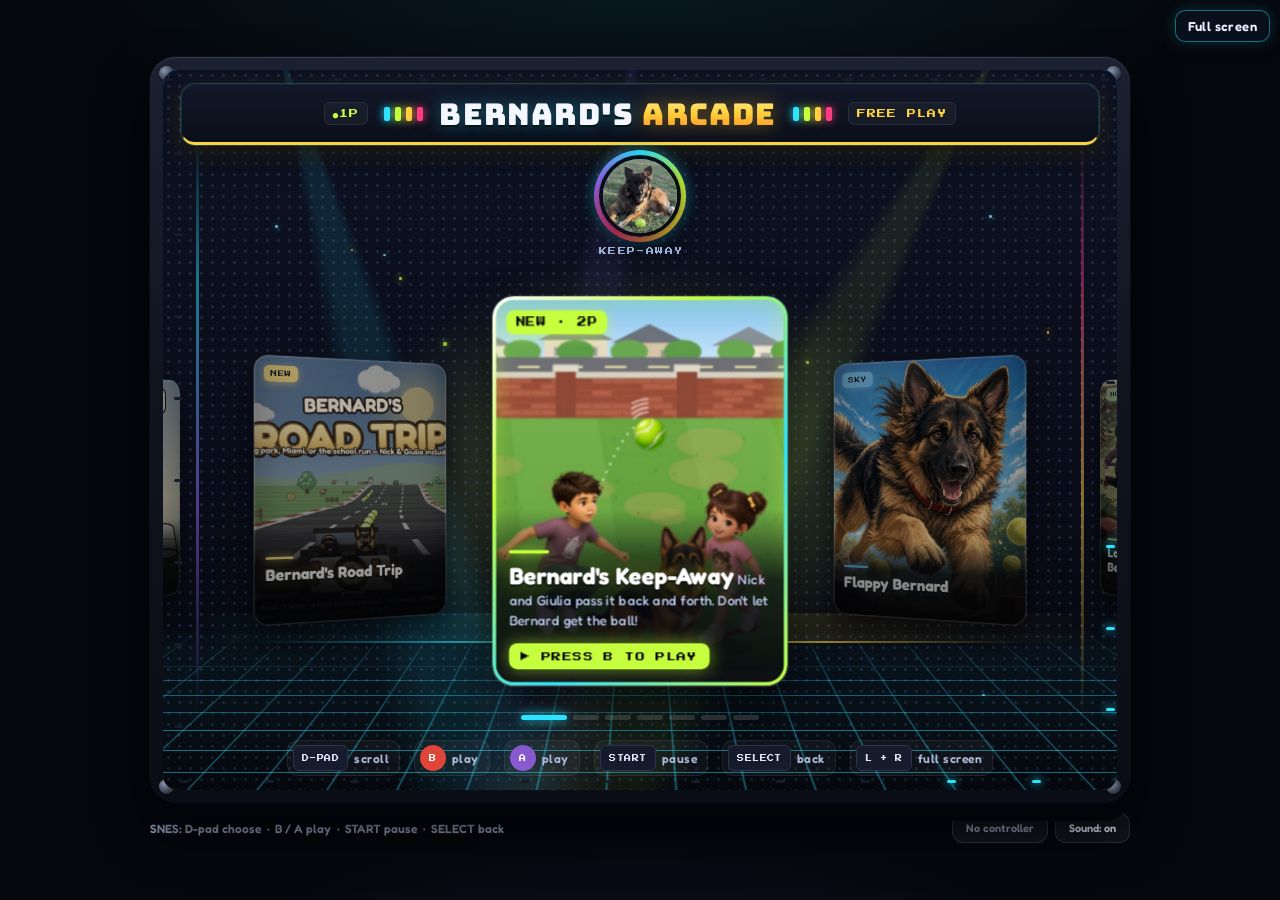
==== arcade.html @ a505dbca "Road Trip: construction zone with a bridge jump, rain after the fork, more cars - Texas road work: a" ====
<!DOCTYPE html>
<html lang="en">
<head>
<meta charset="utf-8">
<meta name="viewport" content="width=device-width, initial-scale=1, maximum-scale=1, user-scalable=no, viewport-fit=cover">
<meta name="apple-mobile-web-app-capable" content="yes">
<meta name="mobile-web-app-capable" content="yes">
<meta name="apple-mobile-web-app-status-bar-style" content="black-translucent">
<title>Bernard's Arcade</title>
<link rel="preconnect" href="https://fonts.googleapis.com">
<link rel="preconnect" href="https://fonts.gstatic.com" crossorigin>
<link href="https://fonts.googleapis.com/css2?family=Fredoka:wght@400;500;600;700&display=swap" rel="stylesheet">
<link href="https://fonts.googleapis.com/css2?family=Bungee&family=Press+Start+2P&display=swap" rel="stylesheet">
<link rel="stylesheet" href="https://fonts.googleapis.com/css2?family=Fredoka:wght@500;600;700&display=swap">
<link rel="stylesheet" href="styles.css">
<style>
  /* Bernard's Road Trip — single committed look: dark dashboard frame around a bright pseudo-3D road */
  :root { --bg: #140f17; --frame: #2a2130; --gold: #f2c14e; --cream: #fff4d6; --ink: #2b1a10; color-scheme: dark; }
  html, body { height: 100%; }
  body { margin: 0; background: var(--bg); color: var(--cream); font-family: Fredoka, "Segoe UI", system-ui, sans-serif; overflow: hidden; }
  #brt-root { position: fixed; inset: 0; display: flex; align-items: center; justify-content: center; box-sizing: border-box;
    padding: calc(env(safe-area-inset-top, 0px) + 8px) 16px calc(env(safe-area-inset-bottom, 0px) + 8px); }
  #brt-stage { position: relative; aspect-ratio: 16 / 9; width: min(100%, calc((100dvh - 12px) * 16 / 9)); max-width: 100%; max-height: 100%;
    background: #000; border-radius: 14px; box-shadow: 0 0 0 6px var(--frame), 0 24px 60px rgba(0,0,0,.6); overflow: hidden; }
  #brt-canvas { display: block; width: 100% !important; height: 100% !important; max-width: 100% !important; max-height: 100% !important;
    position: relative !important; left: auto !important; top: auto !important; transform: none !important; aspect-ratio: auto !important; object-fit: fill; }
  #brt-touch { position: absolute; inset: 0; pointer-events: none; display: none; }
  #brt-touch.on { display: block; }
  .rb { position: absolute; pointer-events: auto; width: 64px; height: 64px; border-radius: 50%; border: 3px solid rgba(255,244,214,.7);
    background: rgba(43,26,16,.45); color: var(--cream); font: 700 14px Fredoka, system-ui, sans-serif; display: flex; align-items: center; justify-content: center;
    user-select: none; -webkit-user-select: none; touch-action: none; }
  .rb:active, .rb.held { background: rgba(242,193,78,.75); color: var(--ink); }
  #r-left { left: 18px; bottom: 22px; } #r-right { left: 96px; bottom: 22px; }
  #r-gas { right: 18px; bottom: 30px; width: 78px; height: 78px; } #r-brake { right: 108px; bottom: 18px; } #r-horn { right: 70px; bottom: 116px; } #r-boost { right: 150px; bottom: 96px; width: 56px; height: 56px; font-size: 12px; }
  #r-start { left: 50%; transform: translateX(-50%); bottom: 14px; width: 84px; height: 36px; border-radius: 18px; font-size: 13px; }
  /* Stay off the picker until this cabinet is opened. */
  #brt-root:not(.on){display:none !important}
  #brt-root.on{z-index:30;background:#140f17}
  /* Bernard's Keep-Away: same full-window stage as Road Trip */
  #ka-root { position: fixed; inset: 0; display: flex; align-items: center; justify-content: center; background: #0b0f1c; }
  #ka-root:not(.on){display:none !important}
  #ka-root.on{z-index:30}
  #ka-stage { position: relative; aspect-ratio: 16 / 9; max-width: 100%; max-height: 100%; border-radius: 14px; overflow: hidden; box-shadow: 0 0 0 6px #1b2131, 0 24px 60px rgba(0,0,0,.6); background:#000; }
  #ka-canvas { display: block; width: 100% !important; height: 100% !important; position: relative !important; left: auto !important; top: auto !important; transform: none !important; touch-action: none; }
</style>
</head>
<body>
<button type="button" id="fsBtn" class="fs-btn" aria-pressed="false">Full screen</button>
<div id="shell">
  <header>
    <div class="mark">
      <div class="eyebrow">Ballies with</div>
      <div class="word">BERNARD<span class="pip"></span></div>
    </div>
  </header>

  <div id="frame">
    <span class="stud" style="left:9px;top:9px"></span>
    <span class="stud" style="right:9px;top:9px"></span>
    <span class="stud" style="left:9px;bottom:9px"></span>
    <span class="stud" style="right:9px;bottom:9px"></span>
    <div id="stage">
      <div class="chase" id="chase" aria-hidden="true"></div>
      <canvas id="cv" width="900" height="680" aria-label="Bernard's Arcade"></canvas>

      <div class="overlay on" id="home">
        <div class="scrim">
          <div class="spill" id="homeSpill"></div>
          <div class="motes" id="homeMotes"></div>
        </div>
        <div class="panel">
          <div class="marquee">
            <span class="bulbs"><i></i><i></i><i></i><i class="bad"></i></span>
            <span class="t">BERNARD'S <span>ARCADE</span></span>
            <span class="bulbs"><i></i><i class="bad"></i><i></i><i></i></span>
          </div>
          <div class="lobby">
            <figure class="star">
              <img id="starPic" src="/art/bernard-portrait.jpg" alt="Bernard" width="112" height="112" data-which="flap">
              <figcaption id="starCap">The proprietor</figcaption>
            </figure>
            <div class="carousel" id="carousel">
              <div class="car-track" id="carTrack">
                <button class="pick cab" id="pickKeep" type="button">
                  <span class="badge">NEW &middot; 2P</span><span class="best" id="bestKeep"></span>
                  <span class="ribbon" aria-hidden="true">NEW HIGH SCORE!</span>
                  <span class="thumb"></span>
                  <span class="cab-bezel"></span>
                  <span class="cap">
                    <span class="nm">Bernard's Keep-Away</span>
                    <span class="sub">Nick and Giulia pass it back and forth. Don't let Bernard get the ball!</span>
                  </span>
                </button>
                <button class="pick cab" id="pickFlap" type="button">
                  <span class="badge">SKY</span><span class="best" id="bestFlap"></span>
                  <span class="ribbon" aria-hidden="true">NEW HIGH SCORE!</span>
                  <span class="thumb"></span>
                  <span class="cab-bezel"></span>
                  <span class="cap">
                    <span class="nm">Flappy Bernard</span>
                    <span class="sub">He found the sky. Flap through the gaps.</span>
                  </span>
                </button>
                <button class="pick cab" id="pickHop" type="button">
                  <span class="badge">HOP</span><span class="best" id="bestHop"></span>
                  <span class="ribbon" aria-hidden="true">NEW HIGH SCORE!</span>
                  <span class="thumb"></span>
                  <span class="cab-bezel"></span>
                  <span class="cap">
                    <span class="nm">Lane Hoppers with Bernard</span>
                    <span class="sub">Nick or Giulia hop the lanes. Bernard ferries the creeks.</span>
                  </span>
                </button>
                <button class="pick cab" id="pickAir" type="button">
                  <span class="badge">AIR</span><span class="best" id="bestAir"></span>
                  <span class="ribbon" aria-hidden="true">NEW HIGH SCORE!</span>
                  <span class="thumb"></span>
                  <span class="cab-bezel"></span>
                  <span class="cap">
                    <span class="nm">Flying with Bernard</span>
                    <span class="sub">Goggles on. Rescue Nick and Giulia from the mothership.</span>
                  </span>
                </button>
                <button class="pick cab" id="pickMemo" type="button">
                  <span class="badge">PAD</span><span class="best" id="bestMemo"></span>
                  <span class="ribbon" aria-hidden="true">NEW HIGH SCORE!</span>
                  <span class="thumb"></span>
                  <span class="cab-bezel"></span>
                  <span class="cap">
                    <span class="nm">Bernard Says</span>
                    <span class="sub">He lights the pad. Repeat it back. The yard gets louder every round.</span>
                  </span>
                </button>
                <button class="pick cab" id="pickCups" type="button">
                  <span class="badge">NEW</span><span class="best" id="bestCups"></span>
                  <span class="ribbon" aria-hidden="true">NEW HIGH SCORE!</span>
                  <span class="thumb"></span>
                  <span class="cab-bezel"></span>
                  <span class="cap">
                    <span class="nm">Bernard Hides the Ball</span>
                    <span class="sub">Bernard hides the balls. Find the one he names.</span>
                  </span>
                </button>
                <button class="pick cab" id="pickBrt" type="button">
                  <span class="badge">NEW</span><span class="best" id="bestBrt"></span>
                  <span class="ribbon" aria-hidden="true">NEW HIGH SCORE!</span>
                  <span class="thumb"></span>
                  <span class="cab-bezel"></span>
                  <span class="cap">
                    <span class="nm">Bernard's Road Trip</span>
                    <span class="sub">Tita drives. Bernard rides. Dog park, Miami, or the school run.</span>
                  </span>
                </button>
              </div>
            </div>
            <div class="car-dots" id="carDots" role="tablist" aria-label="Games"></div>
          </div>
          <div class="parked-wrap" hidden>
            <button class="pick parked" id="pickTita" tabindex="-1" aria-hidden="true"><span class="best" id="bestTita"></span><span class="thumb"></span></button>
            <button class="pick parked" id="pickBallies" tabindex="-1" aria-hidden="true"><span class="best" id="bestBallies"></span><span class="thumb"></span></button>
            <button class="pick parked" id="pickPaddle" tabindex="-1" aria-hidden="true"><span class="best" id="bestPaddle"></span><span class="thumb"></span></button>
          </div>
          <div class="snesbar" aria-label="SNES controller">
            <span><span class="k dpad">D-PAD</span> scroll</span>
            <span><span class="k b">B</span> play</span>
            <span><span class="k a">A</span> play</span>
            <span><span class="k start">START</span> pause</span>
            <span><span class="k sel">SELECT</span> back</span>
            <span><span class="k lr">L + R</span> full screen</span>
          </div>
          <div class="phonebar">Swipe the cabinets · tap the center one to play</div>
        </div>
      </div>

      <div class="overlay" id="hopmenu">
        <div class="shot" role="img" aria-label="Nick, Giulia and Bernard hopping the park lanes"></div>
        <div class="scrim"></div>
        <div class="hop-hero" aria-hidden="true">
          <img id="hopHeroDog" src="/art/spr-hop-bernard.png" alt="">
          <img id="hopHero" src="/art/spr-hop-giulia.png" alt="Giulia" data-who="giulia">
        </div>
        <button class="backBtn" id="hopBack">&larr; Games</button>
        <div class="panel">
          <div class="menubar">
            <div class="kicker">Bernard never races you</div>
            <div class="tagline">Hop the streets, yards and creeks. Cars and sprinklers send you back with a boop. When Bernard glows, press A or B and he ferries you across the water.</div>
            <div class="chooser">
              <button class="who chosen" id="hopGiulia"><img class="who-pic" src="/art/spr-hop-giulia.png" alt="">Giulia</button>
              <button class="who" id="hopNic"><img class="who-pic" src="/art/spr-hop-nic.png" alt="">Nick</button>
            </div>
            <button class="play" id="hopStartBtn">Hop along</button>
            <div class="hint">D-pad hops &middot; A / B rides Bernard &middot; bones and balls are extra points</div>
          </div>
        </div>
      </div>

      <div class="overlay" id="memomenu">
        <div class="shot" role="img" aria-label="Bernard beside a big SNES controller"></div>
        <div class="scrim"></div>
        <button class="backBtn" id="memoBack">&larr; Games</button>
        <div class="panel">
          <div class="menubar">
            <div class="kicker">Simon, but the dog is in charge</div>
            <div class="tagline">Bernard lights up buttons on the SNES pad. Press the same ones back. Each round adds one more. Every fifth round the pad shakes, and beating your best sets the stage off.</div>
            <button class="play" id="memoStartBtn">Play</button>
            <div class="hint">D-pad and A, B, X, Y on the pad &middot; arrows and the A, B, X, Y keys on a keyboard &middot; or tap the buttons on the screen. One wrong press and the round is over.</div>
          </div>
        </div>
      </div>

      <div class="overlay" id="cupsmenu">
        <div class="shot" role="img" aria-label="Bernard hiding colored balls under cups"></div>
        <div class="scrim"></div>
        <button class="backBtn" id="cupsBack">&larr; Games</button>
        <div class="panel">
          <div class="menubar">
            <div class="kicker">Watch the cups</div>
            <div class="tagline">Bernard drops his red, green and gold balls into the cups, then shuffles them. He names one ball. Pick the cup it hid in. The shuffles get faster every round.</div>
            <button class="play" id="cupsStartBtn">Find it!</button>
            <div class="hint">Left and right choose a cup &middot; A, B or a tap lifts it &middot; three misses and he keeps the ball</div>
          </div>
        </div>
      </div>

      <div class="overlay" id="catchmenu">
        <div class="shot" role="img" aria-label="Bernard leaping for a gold ball"></div>
        <div class="scrim"></div>
        <button class="backBtn" id="catchBack">&larr; Games</button>
        <div class="panel">
          <div class="menubar">
            <div class="kicker">Three lives. Don't eat the mud.</div>
            <div class="tagline">Red, green and gold balls fall out of the sky. Run Bernard under them and jump for the high ones. Sprinklers knock the balls sideways. Bees sting. Mud breaks the streak.</div>
            <button class="play" id="catchStartBtn">Catch!</button>
            <div class="hint">D-pad runs &middot; A, B or Up jumps &middot; on a phone, drag him and tap the sky</div>
          </div>
        </div>
      </div>

      <div class="overlay" id="airmenu">
        <div class="shot" role="img" aria-label="Bernard in goggles flying a plane"></div>
        <div class="scrim"></div>
        <button class="backBtn" id="airBack">&larr; Games</button>
        <div class="panel">
          <div class="menubar">
            <div class="kicker">Aliens took Nick and Giulia</div>
            <div class="tagline">Pick your plane, then press Rescue, A, or Start. Shoot UFOs, dodge their plasma, grab a missile. Storms still flash. Break the mothership shield and save his cousins.</div>
            <div class="chooser">
              <button class="who chosen" id="airBiplane">Biplane</button>
              <button class="who" id="airJet">Firefighter Jet</button>
            </div>
            <button class="play" id="airStartBtn">Rescue them</button>
            <div class="hint">D-pad chooses the plane &middot; A / B / Start takes off &middot; special weapons last until you get hit</div>
          </div>
        </div>
      </div>

      <div class="overlay" id="airstory">
        <div class="storyshot" id="storyShot"></div>
        <div class="scrim storyscrim"></div>
        <div class="panel storypanel">
          <div class="storycap">
            <div class="storydots" id="storyDots"></div>
            <div class="kicker" id="storyKicker">The rescue</div>
            <p id="storyLine"></p>
            <button class="play" id="storyNext">Next</button>
          </div>
        </div>
      </div>

      <div class="overlay" id="pause">
        <div class="scrim"></div>
        <div class="panel">
          <div class="pausecard">
            <h2>Paused</h2>
            <button class="who chosen" id="pauseResume">Resume</button>
            <button class="who" id="pauseSound">Sound: on</button>
            <button class="who" id="pauseQuit">Quit to Arcade</button>
            <div class="pausehint">START resumes &middot; SELECT quits to the arcade</div>
          </div>
        </div>
      </div>
      <button id="pauseBtn" aria-label="Pause">&#10074;&#10074;</button>
      <div id="hudpad" aria-hidden="true">
        <div class="stick" id="stick" role="application" aria-label="Move">
          <span class="knob" id="knob"></span>
        </div>
        <div class="btns">
          <button type="button" id="hudFire">FIRE</button>
        </div>
      </div>

      <div class="overlay" id="paddlemenu">
        <div class="shot" role="img" aria-label="Paddleboarding out on the water with Bernard"></div>
        <div class="scrim"></div>
        <button class="backBtn" id="padBack">&larr; Games</button>
        <div class="panel">
          <div class="menubar">
            <div class="kicker">He is a terrible passenger</div>
            <div class="tagline">Paddle out to the boat and collect balls for Bernard along the way. Hit a shark, the kelp or a jellyfish and he goes in the drink &mdash; you'll have to drift back and get him.</div>
            <div class="chooser">
              <button class="who chosen" id="padGiulia">Giulia</button>
              <button class="who" id="padNic">Nick</button>
            </div>
            <button class="play" id="padStartBtn">Play</button>
            <div class="hint">Press to paddle &middot; up/down to steer &middot; hold left to drift back for Bernard.</div>
          </div>
        </div>
      </div>

      <div class="overlay" id="flapmenu">
        <div class="shot" role="img" aria-label="Bernard flying over the brick fence"></div>
        <div class="scrim"></div>
        <button class="backBtn" id="flapBack">&larr; Games</button>
        <div class="panel">
          <div class="menubar">
            <div class="kicker">Nobody told him he can't</div>
            <div class="tagline">Tap to flap. Thread the gaps in the brick and grab the balls floating in them. No finish line &mdash; just beat your own best.</div>
            <button class="play" id="flapStartBtn">Play</button>
            <div class="hint">One button, that's it. Gates are worth 10, balls are worth 25 &mdash; and the gaps keep tightening.</div>
          </div>
        </div>
      </div>

      <div class="overlay" id="titamenu">
        <div class="shot" role="img" aria-label="The living room, with Tita coming off the stairs"></div>
        <div class="scrim"></div>
        <button class="backBtn" id="titaBack">&larr; Games</button>
        <div class="panel">
          <div class="menubar">
            <div class="kicker">She hears everything</div>
            <div class="tagline">Grab the toys before Bernard does and stash them in the bin. Bank <b id="titaGoal">500</b> to save the toy box.</div>
            <button class="play" id="titaStartBtn">Play</button>
            <div class="hint">Don't let him chew your Crocs &mdash; three and it's over. And <span class="warn">stay off the stairs</span> or Tita comes down.</div>
          </div>
        </div>
      </div>

      <div class="overlay" id="menu">
        <div class="shot" role="img" aria-label="Bernard lying in the grass beside his green ball"></div>
        <div class="scrim"></div>
        <button class="backBtn" id="menuBack">&larr; Games</button>
        <div class="panel">
          <div class="menubar">
            <div class="kicker">He has never once given it back</div>
            <div class="tagline">Scoop up his balls, get clear, throw them back to Giulia. Bank <b id="goalNum">600</b> to beat him.</div>
            <button class="play" id="startBtn">Play</button>
            <div class="hint">D-pad runs &middot; hold A or B to wind up, let go in the green to throw &middot; <span class="warn">watch out for Laura</span> by the house.</div>
            <div class="strategy" aria-label="Strategy">
              <div class="strategy-h">Strategy</div>
              <ul>
                <li><b>Fill your arms.</b> Three balls thrown together pay +40, and a PERFECT release doubles every ball.</li>
                <li><b>Chase gold.</b> A gold ball is 75, a green 30, a red only 10. Sprint for the glowing one.</li>
                <li><b>Get clear first.</b> He steals from your arms up close. Wait for the ring to turn green, then wind up.</li>
                <li><b>Throw from far out.</b> Bank from beyond the fire pit for a long-ball bonus on every ball.</li>
                <li><b>Grab the bone.</b> He drops everything to chew it &mdash; that's your free volley.</li>
                <li><b>Save one for last call.</b> The final 15 seconds bank double.</li>
              </ul>
            </div>
          </div>
        </div>
      </div>

      <div class="overlay" id="gameover">
        <div class="shot" id="overShot" role="img" aria-label="End of round"></div>
        <div class="scrim"></div>
        <div class="panel">
          <div class="card">
            <h2 id="overTitle">Time!</h2>
            <p id="finalLine"></p>
            <button class="play" id="againBtn">Play again</button>
            <div><button class="homeBtn" id="overHome">&larr; Back to games</button></div>
          </div>
        </div>
      </div>
    </div>
  </div>

          
  <footer>
    <span class="snesfoot">SNES: D-pad choose &nbsp;&middot;&nbsp; B / A play &nbsp;&middot;&nbsp; START pause &nbsp;&middot;&nbsp; SELECT back</span>
    <span class="btns">
      <span id="padChip">No controller</span>
      <button class="icon-btn" id="soundBtn" aria-pressed="true">Sound: on</button>
    </span>
  </footer>
</div>

<div id="ka-root">
  <div id="ka-stage">
    <canvas id="ka-canvas" width="960" height="540" aria-label="Bernard's Keep-Away game"></canvas>
  </div>
</div>

<div id="brt-root">
  <div id="brt-stage">
    <canvas id="brt-canvas" width="960" height="540" aria-label="Bernard's Road Trip game"></canvas>
    <div id="brt-touch">
      <div class="rb" id="r-left" data-k="left">◀</div>
      <div class="rb" id="r-right" data-k="right">▶</div>
      <div class="rb" id="r-gas" data-k="gas">GAS</div>
      <div class="rb" id="r-brake" data-k="brake">BRAKE</div>
      <div class="rb" id="r-horn" data-k="horn">HONK</div>
      <div class="rb" id="r-boost" data-k="boost">ZOOM</div>
      <div class="rb" id="r-start" data-k="start">START</div>
    </div>
  </div>
</div>

<script>window.BRT_NO_AUTOSTART=true;</script>
<script src="arcade.js"></script>
<script src="keepaway.js"></script>
<script>
/* =====================================================================
   BERNARD'S ROAD TRIP — an OutRun-style pseudo-3D driving game
   ---------------------------------------------------------------------
   Tita drives the white Jeep, Bernard rides shotgun. Three stages from
   Little Elm to the Dallas dog park before the sun goes down.
   Everything is drawn with Canvas 2D (no image files); sounds via Web Audio.

   QUICK EDIT GUIDE
     • Track layout ......... buildTrack()  (search "TRACK SCRIPT")
     • Speeds / timing ...... TUNE object
     • Fork feel ............ MERGE_LEN (how long the chosen branch takes to ease back to centre)
     • Car flips ............ crash handling in updatePlaying(), drawCar() for the wreck look
     • Lake Lewisville ...... buildLake() lays the water, decorateLake() places buoys/ramps/skis, drawBoat() is the boat
     • Controller mapping ... DEFAULT_PAD (SNES buttons)
     • Arcade hookup ........ window.BRT = { start, stop, onQuit }
   ===================================================================== */
(() => {
'use strict';
const W = 960, H = 540;
const RS = Math.max(1, Math.min(2, window.devicePixelRatio || 1));
const TAU = Math.PI * 2;
const clamp = (v, a, b) => v < a ? a : v > b ? b : v;
const lerp = (a, b, t) => a + (b - a) * t;
const rnd = (a, b) => a + Math.random() * (b - a);
const pick = arr => arr[Math.floor(Math.random() * arr.length)];
const hash = (x, y) => { let h = (x * 374761393 + y * 668265263) | 0; h = ((h ^ (h >>> 13)) * 1274126177) | 0; return ((h ^ (h >>> 16)) >>> 0) / 4294967296; };

const TUNE = {
  segLen: 200, rumble: 3, lanes: 3, roadW: 2000, camH: 1150, drawDist: 280, fov: 100, fog: 2.4,
  maxSpeed: 9000,      // road units per second at full throttle
  boostMul: 1.35,      // Zoomies speed multiplier
  startTime: 115, checkpointTime: 90,
  trafficSpeed: [0.28, 0.6]  // NPC car speed as a fraction of maxSpeed
};
const camDepth = 1 / Math.tan((TUNE.fov / 2) * Math.PI / 180);
const playerZ = TUNE.camH * camDepth;

const C = {
  tan: '#C98A3E', tanD: '#A66A22', tanL: '#E8B466', black: '#262222', white: '#F8F3E8', out: '#2B1A0F', pink: '#E39B9B', nose: '#17110F', eye: '#1C120D', tongue: '#E96A7A',
  gold: '#F6C650', goldD: '#D2951E', goldL: '#FFE89A', cream: '#FFF4D6', ink: '#2B1A10',
  ballG: '#C6FF1A', ballR: '#FF3B3B'
};
// Per-stage palettes. Texas: [country, lake, city-sunset]
const TX_STAGES = [
  { name: 'LITTLE ELM BACKROADS', skyTop: '#3F86D8', skyMid: '#7FB7EC', skyHor: '#CBE8FF', grassL: '#7CC255', grassD: '#6DB548', rumbleL: '#F4F4F4', rumbleD: '#D9453B', roadL: '#50505A', roadD: '#484852', lane: '#F4F4F4', fog: '#CBE8FF' },
  { name: 'LAKE LEWISVILLE BRIDGE', skyTop: '#3F8FE0', skyMid: '#8CC6F2', skyHor: '#E3F4FF', grassL: '#3F94DE', grassD: '#388AD4', rumbleL: '#D7D7D7', rumbleD: '#9A9AA0', roadL: '#52525C', roadD: '#4A4A54', lane: '#F4F4F4', fog: '#D6ECFF' },
  { name: 'DALLAS AT SUNSET', skyTop: '#2E2460', skyMid: '#C9486F', skyHor: '#FFB44A', grassL: '#50505A', grassD: '#484852', rumbleL: '#F2C94C', rumbleD: '#2B2B30', roadL: '#3E3E48', roadD: '#373741', lane: '#F2E9B0', fog: '#F3A86A' }
];
// Miami: [beach road, causeway, downtown at night]
const MIA_STAGES = [
  { name: 'OCEAN DRIVE', skyTop: '#1C7FE0', skyMid: '#6CC7F5', skyHor: '#EAF8FF', grassL: '#F0DDAA', grassD: '#E6D29B', rumbleL: '#F8F8F8', rumbleD: '#FF7FB1', roadL: '#56565F', roadD: '#4E4E57', lane: '#F8F8F8', fog: '#EAF8FF' },
  { name: 'MACARTHUR CAUSEWAY', skyTop: '#2A8FE6', skyMid: '#86CDF4', skyHor: '#E6F7FF', grassL: '#33B9CF', grassD: '#2CAEC4', rumbleL: '#DADADA', rumbleD: '#9A9AA0', roadL: '#52525C', roadD: '#4A4A54', lane: '#F4F4F4', fog: '#D9F3FA' },
  { name: 'DOWNTOWN MIAMI NIGHTS', skyTop: '#0B1033', skyMid: '#4B2A7E', skyHor: '#FF6AA8', grassL: '#2E2E3C', grassD: '#292936', rumbleL: '#FF5FD2', rumbleD: '#2B2B30', roadL: '#3A3A46', roadD: '#33333F', lane: '#FFE6F7', fog: '#C24C92' }
];
// Story mode: the School Run around Little Elm
const STORY_STAGES = [
  { name: 'TO OAK POINT ELEMENTARY', skyTop: '#3F86D8', skyMid: '#7FB7EC', skyHor: '#CBE8FF', grassL: '#7CC255', grassD: '#6DB548', rumbleL: '#E6E1D6', rumbleD: '#C9C4B8', roadL: '#8E8E94', roadD: '#86868C', lane: '#F8F8F8', fog: '#CBE8FF' },
  { name: 'TO TINMAN SOCIAL', skyTop: '#4A8FD8', skyMid: '#9CC8EE', skyHor: '#F3E6C8', grassL: '#86C45C', grassD: '#76B64E', rumbleL: '#E6E1D6', rumbleD: '#C9C4B8', roadL: '#8A8A90', roadD: '#828288', lane: '#F8F8F8', fog: '#EFE3C8' },
  { name: 'HOME', skyTop: '#2E2460', skyMid: '#C9486F', skyHor: '#FFB44A', grassL: '#4F8A42', grassD: '#487F3C', rumbleL: '#D9CFB8', rumbleD: '#8E877A', roadL: '#6E6A6A', roadD: '#656161', lane: '#F2E9B0', fog: '#F3A86A' }
];
const ROUTES = [
  { id: 0, name: 'Little Elm, Texas', stages: TX_STAGES, shop: 'Black Sheep Coffee', shopStyle: 'sheep', park: 'oak', welcome: ['WELCOME TO', 'LITTLE ELM'], blurb: 'Longhorns, windmills, the lake bridge, Dallas at sunset' },
  { id: 1, name: 'Miami, Florida', stages: MIA_STAGES, shop: 'CAO Coffee', shopStyle: 'cao', park: 'palm', welcome: ['BIENVENIDOS A', 'MIAMI'], blurb: 'Ocean Drive, the causeway, downtown neon at night' },
  { id: 2, name: 'Story: The School Run', stages: STORY_STAGES, shop: 'Black Sheep Coffee', shopStyle: 'sheep', park: 'oak', welcome: ['WELCOME TO', 'LITTLE ELM'], blurb: 'Pick up Nick & Giulia, Slush Rush at Tinman Social, maybe a boat ride on the lake', story: true, time: 195, cpTime: 165 }
];
let route = ROUTES[0], STAGES = route.stages;
try { const r = +localStorage.getItem('brt_route'); if (r === 1 || r === 2) { route = ROUTES[r]; STAGES = route.stages; } } catch (e) { }

// ---------- Canvas ----------
const canvas = document.getElementById('brt-canvas');
canvas.width = W * RS; canvas.height = H * RS;
const ctx = canvas.getContext('2d');
ctx.setTransform(RS, 0, 0, RS, 0, 0);
function fitStage() {
  const stage = document.getElementById('brt-stage');
  if (!stage) return;
  const vw = document.documentElement.clientWidth || window.innerWidth;
  const vh = document.documentElement.clientHeight || window.innerHeight;
  const maxW = Math.max(280, vw - 8), maxH = Math.max(160, vh - 8);
  let w = maxW, h = w * 9 / 16;
  if (h > maxH) { h = maxH; w = h * 16 / 9; }
  stage.style.width = Math.floor(w) + 'px';
  stage.style.height = Math.floor(h) + 'px';
}
fitStage();
window.addEventListener('resize', fitStage);

// ---------- Drawing helpers ----------
function rr(g, x, y, w, h, r) { r = Math.min(r, w / 2, h / 2); g.beginPath(); g.moveTo(x + r, y); g.arcTo(x + w, y, x + w, y + h, r); g.arcTo(x + w, y + h, x, y + h, r); g.arcTo(x, y + h, x, y, r); g.arcTo(x, y, x + w, y, r); g.closePath(); }
function ell(g, x, y, rx, ry, rot = 0) { g.beginPath(); g.ellipse(x, y, rx, ry, rot, 0, TAU); }
function fs(g, fill, stroke, lw = 2) { if (fill) { g.fillStyle = fill; g.fill(); } if (stroke) { g.strokeStyle = stroke; g.lineWidth = lw; g.stroke(); } }
function font(size, weight = 700) { return `${weight} ${size}px Fredoka, "Segoe UI", system-ui, sans-serif`; }
function textO(g, str, x, y, size, fill, stroke, align = 'center', lw = Math.max(3, size / 7), weight = 700) {
  g.font = font(size, weight); g.textAlign = align; g.textBaseline = 'middle'; g.lineJoin = 'round';
  if (stroke) { g.strokeStyle = stroke; g.lineWidth = lw; g.strokeText(str, x, y); }
  g.fillStyle = fill; g.fillText(str, x, y);
}
function poly(g, x1, y1, x2, y2, x3, y3, x4, y4, color) { g.fillStyle = color; g.beginPath(); g.moveTo(x1, y1); g.lineTo(x2, y2); g.lineTo(x3, y3); g.lineTo(x4, y4); g.closePath(); g.fill(); }
function toRGB(c) { if (c[0] === '#') { const p = parseInt(c.slice(1), 16); return [p >> 16, (p >> 8) & 255, p & 255]; } return c.match(/\d+/g).slice(0, 3).map(Number); }
function mixCol(a, b, t) { const pa = toRGB(a), pb = toRGB(b); return `rgb(${Math.round(lerp(pa[0], pb[0], t))},${Math.round(lerp(pa[1], pb[1], t))},${Math.round(lerp(pa[2], pb[2], t))})`; }
function mixHex(a, b, t) { const pa = parseInt(a.slice(1), 16), pb = parseInt(b.slice(1), 16); const r = Math.round(lerp(pa >> 16, pb >> 16, t)), g = Math.round(lerp((pa >> 8) & 255, (pb >> 8) & 255, t)), bl = Math.round(lerp(pa & 255, pb & 255, t)); return `rgb(${r},${g},${bl})`; }

// ---------- Sprite cache (world-sized sprites) ----------
const cache = new Map();
function sprite(key, w, h, ww, draw) { // w,h = design px; ww = world width (road is 2000 wide)
  let s = cache.get(key);
  if (!s) {
    const c = document.createElement('canvas'); c.width = Math.ceil(w * RS); c.height = Math.ceil(h * RS);
    const g = c.getContext('2d'); g.scale(RS, RS); g.lineJoin = 'round'; g.lineCap = 'round';
    draw(g); s = { c, w, h, ww }; cache.set(key, s);
  }
  return s;
}
function drawCar(car, scale, sx, sy, clipY) {
  if (!car.wreck) { drawSprite(car.s, scale, sx, sy, -0.5, -1, clipY); return; }
  const s = car.s, destW = s.ww * scale * (W / 2), destH = destW * s.h / s.w; if (destW < 0.5) return;
  const w = car.wreck, T = 0.8, p = clamp(w.t / T, 0, 1), e = 1 - (1 - p) * (1 - p);
  const hop = Math.sin(p * Math.PI) * destH * 1.1, ang = w.dir * (Math.PI * e + 0.18 * p); // roll over sideways, land on the roof, slightly tilted
  ctx.save();
  if (clipY && clipY < H) { ctx.beginPath(); ctx.rect(0, 0, W, clipY); ctx.clip(); }
  ell(ctx, sx, sy - destH * 0.04, destW * 0.45, destH * 0.08); fs(ctx, `rgba(0,0,0,${0.28 * (1 - hop / (destH * 1.1) * 0.7)})`, null); // ground shadow
  ctx.translate(sx, sy - destH / 2 - hop); ctx.rotate(ang);
  ctx.drawImage(s.c, -destW / 2, -destH / 2, destW, destH);
  // damage: dents, scrapes and a cracked windshield (boats just get wet)
  const u = destW / 160; if (w.water) { ctx.restore(); if (p < 1 && frame % 2 === 0) particles.push({ x: sx + rnd(-destW * 0.4, destW * 0.4), y: sy, vx: rnd(-1, 1), vy: -rnd(0.5, 2), life: 20, max: 20, r: clamp(destW * 0.04, 1, 8), color: 'rgba(240,250,255,.8)', type: 'drop' }); return; } ctx.lineCap = 'round';
  for (const [dx, dy, r] of [[-0.3, -0.05, 0.11], [0.22, 0.12, 0.09], [0.05, -0.3, 0.07]]) { ell(ctx, dx * destW, dy * destH, r * destW, r * destW * 0.7); fs(ctx, 'rgba(45,42,48,.5)', null); }
  ctx.strokeStyle = 'rgba(30,28,32,.6)'; ctx.lineWidth = Math.max(1, 2 * u);
  for (const [x1, y1, x2, y2] of [[-0.42, 0.1, -0.2, 0.25], [0.1, -0.2, 0.3, -0.05], [-0.1, 0.3, 0.15, 0.32]]) { ctx.beginPath(); ctx.moveTo(x1 * destW, y1 * destH); ctx.lineTo(x2 * destW, y2 * destH); ctx.stroke(); }
  ctx.strokeStyle = 'rgba(255,255,255,.75)'; ctx.lineWidth = Math.max(1, 1.5 * u); ctx.beginPath(); for (let i = 0; i < 5; i++) { const a = -0.3 + i * 0.5; ctx.moveTo(0, -destH * 0.18); ctx.lineTo(Math.cos(a) * destW * 0.18, -destH * 0.18 + Math.sin(a) * destH * 0.2); } ctx.stroke();
  ctx.restore();
  if (p >= 1 && (frame - w.puff) > 5) { w.puff = frame; const r = clamp(destW * 0.05, 1.5, 14); particles.push({ x: sx + rnd(-destW * 0.2, destW * 0.2), y: sy - destH * 0.9, vx: rnd(-0.3, 0.3), vy: -0.6 - r * 0.08, life: 36, max: 36, r, color: 'rgba(95,92,100,.5)', type: 'dust' }); }
}
// draw a world sprite projected to screen; offX/offY anchor (−1..0), clipY hides below-horizon part behind nearer hills
function drawSprite(s, scale, destX, destY, offX, offY, clipY) {
  const destW = s.ww * scale * (W / 2), destH = destW * s.h / s.w;
  destX += destW * offX; destY += destH * offY;
  const clipH = clipY && destH < H * 0.42 ? Math.max(0, destY + destH - clipY) : 0;
  if (clipH < destH && destW > 0.5) ctx.drawImage(s.c, 0, 0, s.c.width, s.c.height * (1 - clipH / destH), destX, destY, destW, destH - clipH);
}

/* =====================================================================
   BERNARD + TITA IN THE JEEP (rear view) — the player sprite
   ===================================================================== */
function bernardHead(g, x, y, s, earFlap, tongue, dizzy) {
  g.save(); g.translate(x, y); g.scale(s, s);
  // ears (flap value −1..1 swings the tips)
  const ear = (bx, tipX, tipY, flip) => {
    g.beginPath(); g.moveTo(bx - 7, 2); g.quadraticCurveTo(bx - 8 + tipX * 0.3, -14, tipX, tipY); g.quadraticCurveTo(bx + 8 + tipX * 0.3, -12, bx + 7, 2); g.closePath(); fs(g, C.black, C.out, 2.2);
    g.beginPath(); g.moveTo(bx - 3.5, 1); g.quadraticCurveTo(bx - 4 + tipX * 0.3, -10, lerp(bx, tipX, 0.75), lerp(0, tipY, 0.75)); g.quadraticCurveTo(bx + 4 + tipX * 0.3, -9, bx + 3.5, 1); g.closePath(); fs(g, C.tan, null);
    g.beginPath(); g.moveTo(bx - 2.5, 1); g.lineTo(bx + 2.5, 1); g.lineTo(bx, -4); g.closePath(); fs(g, C.pink, null);
  };
  ear(-11, -16 - earFlap * 9, -30 + Math.abs(earFlap) * 6, 0);
  ear(11, 16 + earFlap * 9, -31 + Math.abs(earFlap) * 6, 1);
  // head
  ell(g, 0, 8, 19, 18); fs(g, C.tan, C.out, 2.4);
  g.beginPath(); g.moveTo(-17, 2); g.bezierCurveTo(-12, -12, 12, -12, 17, 2); g.bezierCurveTo(10, -1, -10, -1, -17, 2); g.closePath(); fs(g, '#4A3426', null);
  g.beginPath(); g.moveTo(-12, -1); g.bezierCurveTo(-8, -9, 8, -9, 12, -1); g.bezierCurveTo(8, -3, -8, -3, -12, -1); g.closePath(); fs(g, C.black, null);
  // muzzle (black mask), chin
  ell(g, 0, 15, 11, 9); fs(g, C.black, C.out, 2);
  ell(g, 0, 20, 7, 3.5); fs(g, C.tanL, null);
  ell(g, 0, 10, 4.2, 3.2); fs(g, C.nose, null); ell(g, -1.3, 9, 1.3, 0.8); fs(g, 'rgba(255,255,255,.55)', null);
  // cheeks + eyebrow dots
  ell(g, -11, 9, 5, 4); fs(g, C.tanL, null); ell(g, 11, 9, 5, 4); fs(g, C.tanL, null);
  ell(g, -7, -2.5, 2.2, 1.6); fs(g, C.tan, null); ell(g, 7, -2.5, 2.2, 1.6); fs(g, C.tan, null);
  // eyes
  if (dizzy) { g.strokeStyle = C.eye; g.lineWidth = 2; for (const ex of [-7, 7]) { g.beginPath(); g.moveTo(ex - 3, 1); g.lineTo(ex + 3, 7); g.moveTo(ex + 3, 1); g.lineTo(ex - 3, 7); g.stroke(); } }
  else for (const ex of [-7, 7]) { ell(g, ex, 4, 4, 4.3); fs(g, '#fff', C.out, 1.3); ell(g, ex + 0.5, 4.5, 2.9, 3.1); fs(g, '#6B3F1A', null); ell(g, ex + 0.7, 4.7, 1.9, 2.1); fs(g, C.eye, null); ell(g, ex - 0.8, 3, 1.1, 1.1); fs(g, '#fff', null); }
  // mouth / tongue
  if (tongue) { g.beginPath(); g.moveTo(-5, 19); g.quadraticCurveTo(0, 25, 5, 19); g.closePath(); fs(g, '#7A1F2B', null); ell(g, 0, 24, 3.6, 5); fs(g, C.tongue, C.out, 1.2); g.beginPath(); g.moveTo(0, 21); g.lineTo(0, 27); g.strokeStyle = 'rgba(0,0,0,.2)'; g.lineWidth = 1; g.stroke(); }
  else { g.beginPath(); g.moveTo(-5, 18.5); g.quadraticCurveTo(0, 22, 5, 18.5); g.strokeStyle = C.out; g.lineWidth = 1.6; g.stroke(); }
  g.restore();
}
function drawJeep(g, steer, earFrame, braking, boost, dizzy, hair, kids, empty) {
  // design box 220 x 190, origin top-left. steer: -1 left, 0, 1 right. kids: Nick + Giulia in the back seat
  const sh = steer * 0.07, lean = steer * 4, flap = [-1, 0, 1][earFrame];
  g.save(); g.translate(110, 190); g.transform(1, 0, sh, 1, 0, 0); g.translate(-110, -190);
  // shadow
  ell(g, 110, 182, 96, 10); fs(g, 'rgba(0,0,0,.35)', null);
  // rear tires
  for (const tx of [34, 186]) { rr(g, tx - 24, 112, 48, 70, 12); fs(g, '#1A1A1C', C.out, 2.5); for (let y = 118; y < 178; y += 10) { g.fillStyle = '#34343A'; g.fillRect(tx - 20, y, 40, 4); } rr(g, tx - 24, 112, 48, 10, 6); fs(g, '#2A2A2E', null); }
  // roll cage + windshield frame (farther = higher & narrower)
  rr(g, 46 - lean, 18, 128, 8, 3); fs(g, '#2B2B30', C.out, 2);                    // windshield top
  g.fillStyle = 'rgba(160,210,255,.35)'; g.fillRect(50 - lean, 26, 120, 22);         // glass
  rr(g, 32 - lean * 0.5, 52, 156, 10, 4); fs(g, '#2B2B30', C.out, 2.2);             // roll bar
  g.fillStyle = '#2B2B30'; g.fillRect(34 - lean * 0.5, 56, 8, 18); g.fillRect(178 - lean * 0.5, 56, 8, 18);
  // front seats / headrests
  rr(g, 52 - lean * 0.6, 58, 44, 34, 8); fs(g, '#1F1F24', C.out, 2); rr(g, 124 - lean * 0.6, 58, 44, 34, 8); fs(g, '#1F1F24', C.out, 2);
  if (!empty) titaHead(g, 74 - lean * 0.7, 46);
  // Bernard (passenger) looking back at us
  if (!empty) bernardHead(g, 146 - lean * 0.7, 40 + Math.abs(flap) * 1.5, 1.0, flap * (boost ? 1.4 : 1), boost || earFrame !== 1, dizzy);
  // Nick and Giulia in the back seat, heads above the tailgate: Nick by Tita, Giulia in the middle so Bernard stays visible
  if (kids && !empty) { kidHead(g, 90 - lean * 0.5, 50, 1.28, 'nic'); kidHead(g, 114 - lean * 0.5, 52, 1.22, 'giulia'); }
  // body (white Rubicon-style tailgate)
  rr(g, 28, 72, 164, 84, 10); fs(g, '#F4F4F2', C.out, 2.6);
  g.fillStyle = 'rgba(0,0,0,.06)'; g.fillRect(30, 118, 160, 36);
  // bumper + tow hooks
  rr(g, 20, 142, 180, 22, 6); fs(g, '#3A3A40', C.out, 2.4); rr(g, 52, 150, 16, 10, 3); fs(g, '#C8302A', C.out, 1.5); rr(g, 152, 150, 16, 10, 3); fs(g, '#C8302A', C.out, 1.5);
  // fender flares
  rr(g, 10, 96, 36, 30, 8); fs(g, '#2B2B30', C.out, 2); rr(g, 174, 96, 36, 30, 8); fs(g, '#2B2B30', C.out, 2);
  // tail lights
  for (const lx of [40, 160]) { rr(g, lx - 8, 80, 18, 34, 4); fs(g, braking ? '#FF3A2E' : '#C92A22', C.out, 2); rr(g, lx - 5, 83, 12, 10, 2); fs(g, braking ? '#FFD0C8' : '#F0796F', null); rr(g, lx - 5, 98, 12, 10, 2); fs(g, '#FFB347', null); if (braking) { ell(g, lx + 1, 97, 20, 26); fs(g, 'rgba(255,60,40,.22)', null); } }
  // spare tire with paw-print cover
  ell(g, 110, 106, 34, 34); fs(g, '#1A1A1C', C.out, 2.6); for (let a = 0; a < TAU; a += TAU / 14) { g.beginPath(); g.moveTo(110 + Math.cos(a) * 26, 106 + Math.sin(a) * 26); g.lineTo(110 + Math.cos(a) * 33, 106 + Math.sin(a) * 33); g.strokeStyle = '#34343A'; g.lineWidth = 4; g.stroke(); }
  ell(g, 110, 106, 24, 24); fs(g, '#F4F4F2', C.out, 2);
  ell(g, 110, 112, 7, 5.5); fs(g, C.ink, null); for (const [dx, dy] of [[-8, -3], [-3, -8], [3, -8], [8, -3]]) { ell(g, 110 + dx, 104 + dy, 3, 3.6); fs(g, C.ink, null); }
  // license plate
  rr(g, 86, 140, 48, 16, 3); fs(g, '#FFFFFF', C.out, 1.6); textO(g, 'BRNRD', 110, 148.5, 10, '#2B3A8A', null, 'center', 0);
  // side mirrors
  rr(g, 14, 58, 14, 12, 3); fs(g, '#2B2B30', C.out, 2); rr(g, 192, 58, 14, 12, 3); fs(g, '#2B2B30', C.out, 2);
  if (boost) { for (const fx of [62, 158]) { ell(g, fx, 170, 10, 6); fs(g, 'rgba(255,170,60,.8)', null); ell(g, fx, 176, 6, 10); fs(g, 'rgba(255,230,120,.8)', null); } }
  g.restore();
}
// Tita's head from behind (shared by the Jeep and the boat)
function titaHead(g, x, y) {
  g.save(); g.translate(x, y);
  const HAIR = '#1E1A1A', HAIR_L = '#3A3236';
  ell(g, 0, 14, 20, 20); fs(g, HAIR, C.out, 2.2);
  ell(g, 0, 0, 15, 15); fs(g, '#E6B892', C.out, 2.2);
  g.beginPath(); g.moveTo(-15, 2); g.bezierCurveTo(-14, -16, 14, -16, 15, 2); g.bezierCurveTo(10, -4, -10, -4, -15, 2); g.closePath(); fs(g, HAIR, null);
  g.beginPath(); g.moveTo(-16, 0); g.bezierCurveTo(-18, 10, -12, 22, -7, 32); g.lineTo(7, 32); g.bezierCurveTo(12, 22, 18, 10, 16, 0); g.closePath(); fs(g, HAIR, C.out, 2);
  g.beginPath(); g.moveTo(-6, -8); g.quadraticCurveTo(0, -12, 7, -8); g.strokeStyle = HAIR_L; g.lineWidth = 2.5; g.stroke();
  ell(g, 0, 13, 4, 3); fs(g, '#E07A9C', C.out, 1.2);
  g.beginPath(); g.arc(-14, 6, 3, 0, TAU); g.strokeStyle = C.gold; g.lineWidth = 1.5; g.stroke();
  g.restore();
}
// Nick / Giulia heads from behind (back seat of the Jeep, or the boat)
function kidHead(g, x, y, s, who) {
  g.save(); g.translate(x, y); g.scale(s, s);
  if (who === 'nic') { ell(g, 0, 0, 13, 13); fs(g, '#D9A77A', C.out, 2); g.beginPath(); g.moveTo(-13, 0); g.bezierCurveTo(-12, -14, 12, -14, 13, 0); g.bezierCurveTo(8, -3, -8, -3, -13, 0); g.closePath(); fs(g, '#2B1A12', null); rr(g, -14, -6, 28, 9, 4); fs(g, '#2F6FD8', C.out, 1.8); rr(g, -17, -2, 10, 5, 2); fs(g, '#2F6FD8', C.out, 1.5); }
  else { for (const sx of [-10, 10]) { g.beginPath(); g.moveTo(sx, 4); g.quadraticCurveTo(sx * 1.4, 16, sx * 1.6, 28); g.strokeStyle = C.out; g.lineWidth = 7; g.stroke(); g.strokeStyle = '#3B2314'; g.lineWidth = 5; g.stroke(); } ell(g, 0, 0, 13, 13); fs(g, '#E6B892', C.out, 2); g.beginPath(); g.moveTo(-13, 1); g.bezierCurveTo(-12, -14, 12, -14, 13, 1); g.bezierCurveTo(8, -3, -8, -3, -13, 1); g.closePath(); fs(g, '#3B2314', null); ell(g, -5, -9, 4, 3, -0.5); fs(g, '#FF7FB1', C.out, 1.2); ell(g, 2, -9, 4, 3, 0.5); fs(g, '#FF7FB1', C.out, 1.2); ell(g, -1.5, -9, 1.8, 1.8); fs(g, '#FF7FB1', C.out, 1); }
  g.restore();
}
/* ---- LAKE LEWISVILLE: the boat, the skiers and the lake sprites ---- */
function drawBoat(g, steer, earFrame, dizzy, kidsIn, boost, bernardOut, titaOut) {
  // design box 220 x 190, stern view. kidsIn: how many kids are still sitting in the boat (the rest are out on skis)
  const sh = steer * 0.06, lean = steer * 4, flap = [-1, 0, 1][earFrame];
  g.save(); g.translate(110, 190); g.transform(1, 0, sh, 1, 0, 0); g.translate(-110, -190);
  // wake
  ell(g, 110, 178, 112, 14); fs(g, 'rgba(255,255,255,.55)', null); ell(g, 110, 184, 70, 8); fs(g, 'rgba(255,255,255,.8)', null);
  if (boost) { ell(g, 110, 182, 130, 18); fs(g, 'rgba(255,255,255,.5)', null); }
  // windshield + wheel
  rr(g, 44 - lean, 28, 132, 9, 4); fs(g, '#2B2B30', C.out, 2); g.fillStyle = 'rgba(160,210,255,.35)'; g.fillRect(48 - lean, 37, 124, 24);
  rr(g, 52 - lean * 0.6, 62, 44, 30, 8); fs(g, '#1F1F24', C.out, 2); rr(g, 124 - lean * 0.6, 62, 44, 30, 8); fs(g, '#1F1F24', C.out, 2);
  if (!titaOut) titaHead(g, 74 - lean * 0.7, 48);
  if (!bernardOut) bernardHead(g, 146 - lean * 0.7, 42 + Math.abs(flap) * 1.5, 1.0, flap * 1.4, true, dizzy);
  // kids on the back bench in life vests
  const vest = (x) => { rr(g, x - 17, 72, 34, 20, 7); fs(g, '#FF8A2A', C.out, 2); rr(g, x - 4, 74, 8, 16, 3); fs(g, '#FFB347', null); };
  if (kidsIn >= 2) { vest(96 - lean * 0.8); kidHead(g, 96 - lean * 0.8, 58, 1.4, 'nic'); }
  if (kidsIn >= 1) { vest(126 - lean * 0.8); kidHead(g, 126 - lean * 0.8, 58, 1.4, 'giulia'); }
  // gunwale + hull (transom)
  rr(g, 22, 80, 176, 14, 7); fs(g, '#DADAD2', C.out, 2.4);
  rr(g, 30, 88, 160, 72, 16); fs(g, '#F4F4F2', C.out, 2.6);
  rr(g, 30, 118, 160, 11, 3); fs(g, '#2F6FD8', null); rr(g, 30, 131, 160, 4, 2); fs(g, '#C8302A', null);
  g.fillStyle = 'rgba(0,0,0,.07)'; g.fillRect(32, 136, 156, 22);
  textO(g, 'BERNARD', 110, 150, 12, '#2B3A8A', null, 'center', 0);
  // cleat for the tow rope
  rr(g, 100, 92, 20, 7, 3); fs(g, '#8A8A90', C.out, 1.5);
  // outboard motor
  rr(g, 92, 104, 36, 60, 9); fs(g, '#2B2B30', C.out, 2.4); rr(g, 96, 108, 28, 18, 5); fs(g, '#F4F4F2', C.out, 1.6); rr(g, 104, 164, 12, 14, 3); fs(g, '#3A3A40', C.out, 1.5);
  ell(g, 110, 178, 26, 7); fs(g, 'rgba(255,255,255,.85)', null);
  // fenders hanging off the sides
  for (const fx of [34, 186]) { rr(g, fx - 7, 96, 14, 30, 7); fs(g, '#2F6FD8', C.out, 2); }
  g.restore();
}
const boatSprite = (steer, ear, dizzy, kidsIn, boost, bOut, tOut) => sprite(`boat_${steer}_${ear}_${dizzy}_${kidsIn}_${boost}_${bOut ? 1 : 0}_${tOut ? 1 : 0}`, 220, 190, 560, g => drawBoat(g, steer, ear, dizzy, kidsIn, boost, bOut, tOut));
function drawJetski(g, col) { ell(g, 60, 92, 46, 7); fs(g, 'rgba(255,255,255,.7)', null); rr(g, 18, 52, 84, 38, 14); fs(g, col, C.out, 2.5); rr(g, 18, 70, 84, 8, 3); fs(g, '#F4F4F2', null); rr(g, 40, 44, 40, 18, 8); fs(g, '#2B2B30', C.out, 2); rr(g, 46, 16, 28, 34, 9); fs(g, '#FF8A2A', C.out, 2); ell(g, 60, 12, 11, 11); fs(g, '#D9A77A', C.out, 2); g.beginPath(); g.moveTo(49, 3); g.bezierCurveTo(50, -8, 70, -8, 71, 3); g.closePath(); fs(g, '#2B1A12', null); rr(g, 30, 30, 60, 6, 3); fs(g, '#2B2B30', C.out, 1.5); }
function drawPontoon(g) { ell(g, 110, 142, 100, 8); fs(g, 'rgba(255,255,255,.6)', null); for (const px of [40, 180]) { rr(g, px - 18, 112, 36, 24, 12); fs(g, '#9A9AA0', C.out, 2.5); } rr(g, 12, 66, 196, 52, 8); fs(g, '#F4F4F2', C.out, 2.6); rr(g, 12, 98, 196, 8, 3); fs(g, '#2F6FD8', null); for (const px of [30, 190]) { rr(g, px - 3, 24, 6, 44, 2); fs(g, '#8A8A90', C.out, 1.5); } rr(g, 18, 14, 184, 16, 7); fs(g, '#2F6FD8', C.out, 2.4); for (const hx of [70, 110, 150]) { ell(g, hx, 52, 11, 11); fs(g, pick(['#D9A77A', '#E6B892', '#C98A5A']), C.out, 2); rr(g, hx - 13, 60, 26, 14, 5); fs(g, '#FF8A2A', C.out, 1.5); } textO(g, 'LAKE LIFE', 110, 112, 10, '#2B3A8A', null, 'center', 0); }
function drawLog(g) { ell(g, 100, 62, 92, 7); fs(g, 'rgba(0,0,0,.2)', null); rr(g, 10, 22, 180, 38, 19); fs(g, '#7B4B2A', C.out, 2.5); for (let x = 40; x < 170; x += 26) { g.beginPath(); g.moveTo(x, 26); g.quadraticCurveTo(x + 6, 41, x, 56); g.strokeStyle = 'rgba(0,0,0,.18)'; g.lineWidth = 3; g.stroke(); } ell(g, 22, 41, 12, 18); fs(g, '#C9A070', C.out, 2.2); ell(g, 22, 41, 6, 9); fs(g, '#A67C52', null); rr(g, 120, 6, 10, 22, 4); fs(g, '#7B4B2A', C.out, 2); }
function drawRamp(g) { // a floating jump ramp seen from behind: low edge near us, high edge away
  for (const fx of [24, 156]) { rr(g, fx - 14, 66, 28, 20, 8); fs(g, '#F4F4F2', C.out, 2); }
  g.beginPath(); g.moveTo(14, 86); g.lineTo(166, 86); g.lineTo(146, 14); g.lineTo(34, 14); g.closePath(); fs(g, '#F2C14E', C.out, 3);
  g.save(); g.beginPath(); g.moveTo(14, 86); g.lineTo(166, 86); g.lineTo(146, 14); g.lineTo(34, 14); g.closePath(); g.clip(); g.fillStyle = '#2B2B30'; for (let x = -20; x < 200; x += 36) { g.beginPath(); g.moveTo(x, 86); g.lineTo(x + 18, 86); g.lineTo(x + 38, 14); g.lineTo(x + 20, 14); g.closePath(); g.fill(); } g.restore();
  rr(g, 60, 36, 60, 30, 6); fs(g, '#F4F4F2', C.out, 2); textO(g, 'JUMP', 90, 50, 14, '#C8302A', null, 'center', 0); g.beginPath(); g.moveTo(90, 8); g.lineTo(78, 20); g.lineTo(84, 20); g.lineTo(84, 30); g.lineTo(96, 30); g.lineTo(96, 20); g.lineTo(102, 20); g.closePath(); fs(g, '#F4F4F2', C.out, 2);
}
function drawSkis(g) { ell(g, 45, 100, 36, 7); fs(g, 'rgba(0,0,0,.2)', null); for (const [cx, rot] of [[34, -0.18], [56, 0.18]]) { g.save(); g.translate(cx, 58); g.rotate(rot); rr(g, -8, -50, 16, 100, 8); fs(g, '#F4F4F2', C.out, 2.5); rr(g, -8, -50, 16, 16, 8); fs(g, '#C8302A', C.out, 1.5); rr(g, -6, -6, 12, 30, 4); fs(g, '#2F6FD8', C.out, 1.5); g.restore(); } rr(g, 24, 2, 42, 12, 6); fs(g, '#F2C14E', C.out, 2); g.beginPath(); g.moveTo(45, 2); g.lineTo(45, -14); g.strokeStyle = C.out; g.lineWidth = 3; g.stroke(); }
function drawDuck(g) { ell(g, 36, 44, 24, 13); fs(g, '#F2C14E', C.out, 2.5); ell(g, 52, 26, 11, 10); fs(g, '#F2C14E', C.out, 2.5); g.beginPath(); g.moveTo(61, 26); g.lineTo(72, 30); g.lineTo(61, 33); g.closePath(); fs(g, '#FF8A2A', C.out, 1.5); ell(g, 55, 24, 2, 2); fs(g, C.eye, null); g.beginPath(); g.moveTo(14, 44); g.lineTo(2, 34); g.lineTo(16, 38); g.closePath(); fs(g, '#F2C14E', C.out, 2); ell(g, 36, 56, 30, 4); fs(g, 'rgba(255,255,255,.6)', null); }
function drawDock(g) { for (const px of [20, 130, 240]) { rr(g, px - 6, 50, 12, 70, 3); fs(g, '#6E4A2A', C.out, 2); } rr(g, 0, 56, 260, 22, 4); fs(g, '#A87847', C.out, 2.5); for (let x = 8; x < 260; x += 16) { g.beginPath(); g.moveTo(x, 58); g.lineTo(x, 76); g.strokeStyle = 'rgba(0,0,0,.2)'; g.lineWidth = 2; g.stroke(); } rr(g, 200, 8, 8, 50, 3); fs(g, '#2B2B30', C.out, 1.5); ell(g, 204, 8, 9, 9); fs(g, '#FFE066', C.out, 2); for (const bx of [60, 110]) { ell(g, bx, 64, 10, 10); fs(g, '#F4F4F2', C.out, 2); ell(g, bx, 64, 4, 4); fs(g, '#C8302A', null); } }
function drawMarina(g) { // the boathouse at Little Elm Marina, with its sign and a slip out front
  ell(g, 210, 226, 200, 10); fs(g, 'rgba(0,0,0,.25)', null);
  rr(g, 60, 70, 300, 130, 8); fs(g, '#F4F1EA', C.out, 3); g.beginPath(); g.moveTo(40, 72); g.lineTo(210, 14); g.lineTo(380, 72); g.closePath(); fs(g, '#2F6FD8', C.out, 3);
  rr(g, 150, 120, 120, 80, 6); fs(g, '#1C2A44', C.out, 2.5); rr(g, 156, 126, 108, 20, 3); fs(g, 'rgba(160,210,255,.35)', null);
  for (const wx of [80, 300]) { rr(g, wx, 92, 40, 30, 4); fs(g, '#9ED0F0', C.out, 2); }
  rr(g, 100, 28, 220, 36, 8); fs(g, '#F4F4F2', C.out, 3); textO(g, 'LITTLE ELM MARINA', 210, 46, 17, '#2B3A8A', null, 'center', 0);
  g.beginPath(); g.moveTo(210, 10); g.lineTo(210, -2); g.strokeStyle = C.out; g.lineWidth = 3; g.stroke(); rr(g, 210, -8, 26, 14, 2); fs(g, '#C8302A', C.out, 1.5);
  rr(g, 0, 196, 420, 18, 4); fs(g, '#A87847', C.out, 2.5); for (let x = 8; x < 420; x += 18) { g.beginPath(); g.moveTo(x, 198); g.lineTo(x, 212); g.strokeStyle = 'rgba(0,0,0,.2)'; g.lineWidth = 2; g.stroke(); }
  g.save(); g.translate(300, 150); g.scale(0.42, 0.42); sailboat(g, '#C8302A'); g.restore();
  for (const lx of [20, 400]) { rr(g, lx - 4, 150, 8, 50, 3); fs(g, '#2B2B30', C.out, 1.5); ell(g, lx, 148, 8, 8); fs(g, '#FFE066', C.out, 2); }
}
function drawSignMarina(g) { // green highway sign: MARINA, next exit, with an arrow and a little boat
  rr(g, 92, 90, 16, 130, 4); fs(g, '#8A9098', C.out, 3);
  rr(g, 6, 10, 188, 86, 10); fs(g, '#2E7D32', '#F4F4F4', 4);
  textO(g, 'MARINA', 100, 40, 26, '#FFFFFF', null, 'center', 0); textO(g, 'NEXT EXIT  ▶', 100, 72, 17, '#FFFFFF', null, 'center', 0);
  g.save(); g.translate(28, 56); g.scale(0.16, 0.16); sailboat(g, '#F4F4F2'); g.restore();
}
const jeepSprite = (steer, ear, brake, boost, dizzy, hairAmp, hairFrame, kids, empty) => sprite(`jeep_${steer}_${ear}_${brake}_${boost}_${dizzy}_${hairAmp}_${hairFrame}_${kids ? 1 : 0}_${empty ? 1 : 0}`, 220, 190, 560, g => drawJeep(g, steer, ear, brake, boost, dizzy, { amp: hairAmp, frame: hairFrame }, kids, empty));
/* ---- THE CYBERTRUCK: the other ride, waiting in a driveway on the route ---- */
let ride = 'jeep'; // 'jeep' or 'cyber'
function drawCyber(g, steer, earFrame, braking, boost, dizzy, kids, empty) {
  // design box 220 x 190 like the Jeep, rear view: flat steel tailgate, a red light bar across the whole back,
  // the roof sloping up to a peak, Tita + the kids through the rear glass, Bernard's head out the passenger window
  const sh = steer * 0.07, lean = steer * 4, flap = [-1, 0, 1][earFrame];
  const STEEL = '#C3C8CE', STEEL_L = '#DDE1E6', STEEL_D = '#9CA3AB', CLAD = '#2A2C30';
  g.save(); g.translate(110, 190); g.transform(1, 0, sh, 1, 0, 0); g.translate(-110, -190);
  ell(g, 110, 182, 102, 10); fs(g, 'rgba(0,0,0,.35)', null);
  for (const tx of [30, 190]) { rr(g, tx - 25, 118, 50, 62, 10); fs(g, '#1A1A1C', C.out, 2.5); for (let y = 124; y < 176; y += 9) { g.fillStyle = '#303036'; g.fillRect(tx - 21, y, 42, 3); } }
  // roof "sail": slopes up from the tailgate to the peak of the cab
  g.beginPath(); g.moveTo(22, 80); g.lineTo(62 - lean, 16); g.lineTo(158 - lean, 16); g.lineTo(198, 80); g.closePath(); fs(g, STEEL_D, C.out, 2.6);
  g.beginPath(); g.moveTo(40, 72); g.lineTo(70 - lean, 24); g.lineTo(150 - lean, 24); g.lineTo(180, 72); g.closePath(); fs(g, STEEL, null);
  // rear glass with the family inside
  g.save(); g.beginPath(); g.moveTo(76 - lean, 26); g.lineTo(144 - lean, 26); g.lineTo(156 - lean * 0.8, 58); g.lineTo(64 - lean * 0.8, 58); g.closePath(); fs(g, '#26303A', C.out, 2); g.clip();
  g.globalAlpha = 0.85; if (!empty) titaHead(g, 92 - lean * 0.7, 46); if (kids && !empty) { kidHead(g, 114 - lean * 0.6, 52, 1.0, 'nic'); kidHead(g, 132 - lean * 0.6, 54, 0.95, 'giulia'); } g.globalAlpha = 1;
  g.fillStyle = 'rgba(255,255,255,.14)'; g.beginPath(); g.moveTo(80 - lean, 26); g.lineTo(96 - lean, 26); g.lineTo(78 - lean, 58); g.lineTo(66 - lean, 58); g.closePath(); g.fill();
  g.restore();
  // Bernard leaning out of the passenger window, ears in the wind
  if (!empty) bernardHead(g, 182 - lean * 0.8, 36 + Math.abs(flap) * 1.5, 0.95, flap * (boost ? 1.5 : 1.1), boost || earFrame !== 1, dizzy);
  // tailgate: flat stainless, one facet lighter on top
  g.beginPath(); g.moveTo(14, 80); g.lineTo(206, 80); g.lineTo(202, 150); g.lineTo(18, 150); g.closePath(); fs(g, STEEL, C.out, 2.6);
  g.beginPath(); g.moveTo(16, 82); g.lineTo(204, 82); g.lineTo(203, 104); g.lineTo(17, 104); g.closePath(); fs(g, STEEL_L, null);
  g.strokeStyle = 'rgba(0,0,0,.18)'; g.lineWidth = 1.2; g.beginPath(); g.moveTo(17, 104); g.lineTo(203, 104); g.moveTo(60, 106); g.lineTo(58, 148); g.moveTo(160, 106); g.lineTo(162, 148); g.stroke();
  // full-width light bar
  rr(g, 16, 84, 188, 8, 3); fs(g, braking ? '#FF3A2E' : '#C92A22', C.out, 1.6); rr(g, 22, 86, 176, 3, 1.5); fs(g, braking ? '#FFD0C8' : '#F0796F', null);
  if (braking) { rr(g, 4, 76, 212, 24, 10); fs(g, 'rgba(255,60,40,.2)', null); }
  // angular wheel-arch cladding + bumper
  for (const [x0, x1] of [[8, 54], [166, 212]]) { g.beginPath(); g.moveTo(x0, 150); g.lineTo(x0 + 6, 116); g.lineTo(x1 - 6, 116); g.lineTo(x1, 150); g.closePath(); fs(g, CLAD, C.out, 2); }
  g.beginPath(); g.moveTo(12, 146); g.lineTo(208, 146); g.lineTo(200, 166); g.lineTo(20, 166); g.closePath(); fs(g, CLAD, C.out, 2.4);
  rr(g, 86, 124, 48, 16, 3); fs(g, '#FFFFFF', C.out, 1.6); textO(g, 'BRNRD', 110, 132.5, 10, '#2B3A8A', null, 'center', 0);
  if (boost) { for (const fx of [62, 158]) { ell(g, fx, 172, 10, 6); fs(g, 'rgba(120,200,255,.85)', null); ell(g, fx, 178, 6, 10); fs(g, 'rgba(220,245,255,.85)', null); } }
  g.restore();
}
const cyberSprite = (steer, ear, brake, boost, dizzy, kids, empty) => sprite(`cyber_${steer}_${ear}_${brake ? 1 : 0}_${boost ? 1 : 0}_${dizzy ? 1 : 0}_${kids ? 1 : 0}_${empty ? 1 : 0}`, 220, 190, 560, g => drawCyber(g, steer, ear, brake, boost, dizzy, kids, empty));
const rideSprite = (steer, ear, brake, boost, dizzy, hairAmp, hairFrame, kids, empty) => ride === 'cyber' ? cyberSprite(steer, ear, brake, boost, dizzy, kids, empty) : jeepSprite(steer, ear, brake, boost, dizzy, hairAmp, hairFrame, kids, empty);
/* ---- ROAD WORK: Texas highway construction, a closed lane and an unfinished bridge ramp ---- */
const ORANGE = '#FF7A1A', ORANGE_D = '#C9550A';
function signRoadWork(g) { // orange diamond on a post
  rr(g, 66, 110, 10, 130, 3); fs(g, '#6E757D', C.out, 2.5);
  g.save(); g.translate(71, 64); g.rotate(Math.PI / 4); rr(g, -46, -46, 92, 92, 8); fs(g, ORANGE, C.out, 3); rr(g, -40, -40, 80, 80, 6); g.strokeStyle = '#1A1A1C'; g.lineWidth = 2.5; g.stroke(); g.restore();
  textO(g, 'ROAD', 71, 48, 15, '#1A1A1C', null, 'center', 0); textO(g, 'WORK', 71, 66, 15, '#1A1A1C', null, 'center', 0); textO(g, 'AHEAD', 71, 84, 13, '#1A1A1C', null, 'center', 0);
}
function signLaneClosed(g) { // RIGHT LANE CLOSED, with the lane arrows
  for (const px of [30, 150]) { rr(g, px - 5, 100, 10, 140, 3); fs(g, '#6E757D', C.out, 2.5); }
  rr(g, 4, 6, 172, 100, 8); fs(g, ORANGE, C.out, 3); rr(g, 10, 12, 160, 88, 6); g.strokeStyle = '#1A1A1C'; g.lineWidth = 2.5; g.stroke();
  textO(g, 'RIGHT LANE', 90, 32, 17, '#1A1A1C', null, 'center', 0); textO(g, 'CLOSED', 90, 54, 19, '#1A1A1C', null, 'center', 0);
  for (const [x, up] of [[62, 1], [90, 1], [118, 0]]) { g.beginPath(); g.moveTo(x, 92); g.lineTo(x, 70); g.strokeStyle = '#1A1A1C'; g.lineWidth = 4; g.stroke(); if (up) { g.beginPath(); g.moveTo(x - 6, 76); g.lineTo(x, 68); g.lineTo(x + 6, 76); g.stroke(); } else { g.beginPath(); g.moveTo(x - 7, 70); g.lineTo(x + 7, 84); g.moveTo(x + 7, 70); g.lineTo(x - 7, 84); g.stroke(); } }
}
function arrowBoard(g) { // the flashing arrow trailer
  rr(g, 20, 150, 140, 14, 5); fs(g, '#F2C14E', C.out, 2.5); for (const wx of [44, 136]) { ell(g, wx, 170, 14, 14); fs(g, '#1A1A1C', C.out, 2); }
  rr(g, 84, 96, 12, 60, 3); fs(g, '#6E757D', C.out, 2);
  rr(g, 10, 10, 160, 92, 8); fs(g, '#1A1A1C', C.out, 3);
  const on = true;
  for (let i = 0; i < 7; i++) { ell(g, 140 - i * 16, 56, 5, 5); fs(g, on ? '#FFC93C' : '#5A4A1A', null); }
  for (const [x, y] of [[40, 32], [28, 44], [40, 80], [28, 68]]) { ell(g, x, y, 5, 5); fs(g, on ? '#FFC93C' : '#5A4A1A', null); }
  ell(g, 18, 56, 5, 5); fs(g, on ? '#FFC93C' : '#5A4A1A', null);
}
function barrel(g) { // orange-and-white traffic drum
  ell(g, 40, 112, 30, 7); fs(g, 'rgba(0,0,0,.25)', null);
  rr(g, 12, 14, 56, 96, 14); fs(g, ORANGE, C.out, 2.5);
  for (const y of [30, 62]) { rr(g, 12, y, 56, 14, 3); fs(g, '#F8F8F8', null); }
  rr(g, 8, 104, 64, 10, 4); fs(g, '#1A1A1C', C.out, 2); ell(g, 40, 14, 26, 6); fs(g, ORANGE_D, C.out, 2);
}
function barricade(g) { // striped Type III barricade: LANE CLOSED
  for (const px of [24, 176]) { rr(g, px - 6, 20, 12, 110, 3); fs(g, '#F4F4F2', C.out, 2.5); rr(g, px - 16, 124, 32, 10, 3); fs(g, '#1A1A1C', C.out, 2); }
  for (const y of [20, 52, 84]) { rr(g, 4, y, 192, 22, 4); fs(g, '#F8F8F8', C.out, 2.5); g.save(); rr(g, 4, y, 192, 22, 4); g.clip(); g.fillStyle = ORANGE; for (let x = -20; x < 210; x += 28) { g.beginPath(); g.moveTo(x, y + 22); g.lineTo(x + 14, y + 22); g.lineTo(x + 28, y); g.lineTo(x + 14, y); g.closePath(); g.fill(); } g.restore(); }
  rr(g, 46, 54, 108, 18, 4); fs(g, '#F8F8F8', C.out, 2); textO(g, 'LANE CLOSED', 100, 63, 13, '#C8302A', null, 'center', 0);
  for (const fx of [24, 176]) { ell(g, fx, 12, 8, 8); fs(g, '#FFC93C', C.out, 2); }
}
function worker(g, stop) { // hard hat, safety vest; one of them holds the STOP paddle up
  ell(g, 50, 152, 26, 6); fs(g, 'rgba(0,0,0,.25)', null);
  for (const k of [-1, 1]) { rr(g, 50 + k * 9 - 6, 104, 12, 46, 5); fs(g, '#2F4A7A', C.out, 2); rr(g, 50 + k * 9 - 8, 144, 16, 8, 3); fs(g, '#5A3A1E', C.out, 1.5); }
  rr(g, 30, 58, 40, 52, 10); fs(g, '#C8FF3A', C.out, 2.5); for (const y of [76, 92]) { g.fillStyle = '#E6E6E6'; g.fillRect(31, y, 38, 5); }
  ell(g, 50, 44, 15, 15); fs(g, '#C98A5A', C.out, 2.2); ell(g, 45, 44, 2, 2.2); fs(g, C.eye, null); ell(g, 55, 44, 2, 2.2); fs(g, C.eye, null);
  g.beginPath(); g.ellipse(50, 52, 6, 4, 0, 0, Math.PI); g.fillStyle = '#7A2A2A'; g.fill();
  g.beginPath(); g.moveTo(32, 38); g.bezierCurveTo(32, 18, 68, 18, 68, 38); g.closePath(); fs(g, '#FFD21A', C.out, 2.2); rr(g, 28, 36, 44, 6, 3); fs(g, '#FFD21A', C.out, 1.8);
  if (stop) { g.beginPath(); g.moveTo(70, 70); g.lineTo(86, 26); g.strokeStyle = C.out; g.lineWidth = 7; g.stroke(); g.strokeStyle = '#C98A5A'; g.lineWidth = 4; g.stroke();
    rr(g, 84, 4, 6, 44, 2); fs(g, '#8A9098', C.out, 1.5);
    g.save(); g.translate(87, 2); g.beginPath(); for (let i = 0; i < 8; i++) { const a = Math.PI / 8 + i * Math.PI / 4; g.lineTo(Math.cos(a) * 22, Math.sin(a) * 22); } g.closePath(); fs(g, '#D8262A', C.out, 2.5); textO(g, 'STOP', 0, 1, 11, '#FFFFFF', null, 'center', 0); g.restore();
  } else { g.beginPath(); g.moveTo(32, 70); g.lineTo(18, 40); g.strokeStyle = C.out; g.lineWidth = 7; g.stroke(); g.strokeStyle = '#C98A5A'; g.lineWidth = 4; g.stroke(); }
}
function excavator(g) {
  ell(g, 130, 196, 120, 10); fs(g, 'rgba(0,0,0,.25)', null);
  rr(g, 30, 156, 180, 36, 16); fs(g, '#2B2B30', C.out, 3); for (let x = 46; x < 200; x += 22) { ell(g, x, 174, 8, 8); fs(g, '#5A5A60', C.out, 1.5); }
  rr(g, 50, 96, 130, 60, 10); fs(g, '#F2B21A', C.out, 3); rr(g, 120, 62, 56, 56, 8); fs(g, '#F2B21A', C.out, 3); rr(g, 128, 70, 40, 30, 4); fs(g, '#9ED0F0', C.out, 2);
  textO(g, 'CAT', 84, 126, 16, '#1A1A1C', null, 'center', 0);
  g.beginPath(); g.moveTo(120, 100); g.lineTo(70, 30); g.lineTo(20, 70); g.strokeStyle = C.out; g.lineWidth = 18; g.stroke(); g.strokeStyle = '#F2B21A'; g.lineWidth = 12; g.stroke();
  g.beginPath(); g.moveTo(20, 70); g.lineTo(4, 100); g.lineTo(32, 108); g.lineTo(34, 80); g.closePath(); fs(g, '#5A5A60', C.out, 2.5);
}
function bulldozer(g) {
  ell(g, 120, 168, 112, 9); fs(g, 'rgba(0,0,0,.25)', null);
  rr(g, 40, 128, 170, 36, 16); fs(g, '#2B2B30', C.out, 3); for (let x = 58; x < 200; x += 22) { ell(g, x, 146, 8, 8); fs(g, '#5A5A60', C.out, 1.5); }
  rr(g, 70, 80, 120, 52, 8); fs(g, '#F2B21A', C.out, 3); rr(g, 110, 34, 70, 50, 6); fs(g, '#F2B21A', C.out, 3); rr(g, 118, 42, 54, 28, 4); fs(g, '#9ED0F0', C.out, 2);
  rr(g, 92, 54, 8, 28, 3); fs(g, '#2B2B30', C.out, 1.5);
  g.beginPath(); g.moveTo(6, 90); g.quadraticCurveTo(24, 118, 10, 160); g.lineTo(44, 160); g.lineTo(44, 90); g.closePath(); fs(g, '#8A8A90', C.out, 3);
  g.beginPath(); g.moveTo(44, 120); g.lineTo(80, 110); g.strokeStyle = C.out; g.lineWidth = 9; g.stroke(); g.strokeStyle = '#F2B21A'; g.lineWidth = 5; g.stroke();
}
function cementMixer(g) {
  ell(g, 120, 174, 116, 9); fs(g, 'rgba(0,0,0,.25)', null);
  rr(g, 10, 118, 220, 30, 8); fs(g, '#3A3A40', C.out, 3);
  for (const wx of [44, 170, 206]) { ell(g, wx, 154, 18, 18); fs(g, '#1A1A1C', C.out, 2.5); ell(g, wx, 154, 8, 8); fs(g, '#B8BCC2', null); }
  rr(g, 160, 64, 66, 60, 8); fs(g, '#F4F4F2', C.out, 3); rr(g, 170, 72, 46, 26, 4); fs(g, '#9ED0F0', C.out, 2);
  g.save(); g.translate(86, 84); g.rotate(-0.2); ell(g, 0, 0, 74, 40); fs(g, ORANGE, C.out, 3); for (let i = -2; i <= 2; i++) { g.beginPath(); g.moveTo(i * 26 - 10, -38); g.quadraticCurveTo(i * 26 + 10, 0, i * 26 - 10, 38); g.strokeStyle = '#F8F8F8'; g.lineWidth = 6; g.stroke(); } g.restore();
}
function bridgeRamp(g) { // the end of an unfinished bridge, seen from behind: a concrete deck ramping up into the sky, rebar sticking out
  for (const px of [30, 170]) { rr(g, px - 14, 100, 28, 80, 4); fs(g, '#9A9AA0', C.out, 2.5); }
  g.beginPath(); g.moveTo(6, 180); g.lineTo(194, 180); g.lineTo(176, 40); g.lineTo(24, 40); g.closePath(); fs(g, '#B9B9BE', C.out, 3);
  g.save(); g.beginPath(); g.moveTo(6, 180); g.lineTo(194, 180); g.lineTo(176, 40); g.lineTo(24, 40); g.closePath(); g.clip();
  g.fillStyle = 'rgba(0,0,0,.08)'; for (let y = 50; y < 180; y += 18) g.fillRect(0, y, 200, 3);
  g.fillStyle = '#F2F2F2'; for (let y = 54; y < 176; y += 26) g.fillRect(96, y, 8, 14);
  g.restore();
  // yellow-and-black edges so you can see it coming
  for (const s of [-1, 1]) { g.save(); g.beginPath(); if (s < 0) { g.moveTo(6, 180); g.lineTo(20, 180); g.lineTo(36, 40); g.lineTo(24, 40); } else { g.moveTo(194, 180); g.lineTo(180, 180); g.lineTo(164, 40); g.lineTo(176, 40); } g.closePath(); fs(g, '#FFD21A', C.out, 2); g.clip(); g.fillStyle = '#1A1A1C'; for (let y = 30; y < 190; y += 22) { g.beginPath(); g.moveTo(0, y); g.lineTo(200, y - 40); g.lineTo(200, y - 30); g.lineTo(0, y + 10); g.closePath(); g.fill(); } g.restore(); }
  // rebar poking out of the unfinished top edge
  g.strokeStyle = '#8A4A2A'; g.lineWidth = 3; for (let x = 32; x < 172; x += 14) { g.beginPath(); g.moveTo(x, 42); g.lineTo(x + (x % 28 ? 3 : -3), 18 + (x % 3) * 4); g.stroke(); }
  rr(g, 60, 6, 80, 22, 5); fs(g, ORANGE, C.out, 2); textO(g, 'BRIDGE OUT', 100, 17, 11, '#1A1A1C', null, 'center', 0);
}
/* ---- THE AIRPORT EXIT: the family plane, the airfield and the sky ---- */
// Tita on foot, for the scenes where the family walks between the Jeep, the boat and the plane (feet at y + 54)
function drawTitaWalk(g, x, y, s, run) {
  g.save(); g.translate(x, y); g.scale(s, s); const t = run || 0;
  for (const k of [-1, 1]) { g.beginPath(); g.moveTo(k * 8, 22); g.lineTo(k * 8 + Math.sin(t * 9 + (k > 0 ? 0 : Math.PI)) * 9 * (run ? 1 : 0), 54); g.strokeStyle = C.out; g.lineWidth = 12; g.lineCap = 'round'; g.stroke(); g.strokeStyle = '#2B2B44'; g.lineWidth = 8; g.stroke(); }
  for (const k of [-1, 1]) { g.beginPath(); g.moveTo(k * 18, -6); g.lineTo(k * 24 + Math.sin(t * 9 + (k > 0 ? Math.PI : 0)) * 5 * (run ? 1 : 0), 18); g.strokeStyle = C.out; g.lineWidth = 10; g.stroke(); g.strokeStyle = '#E6B892'; g.lineWidth = 6; g.stroke(); }
  rr(g, -20, -14, 40, 40, 10); fs(g, '#E85D8A', C.out, 2.5); rr(g, -20, 14, 40, 12, 5); fs(g, '#C94877', null);
  ell(g, 0, -28, 21, 25); fs(g, '#1E1A1A', C.out, 2.2);
  ell(g, 0, -34, 15, 16); fs(g, '#E6B892', C.out, 2.2);
  g.beginPath(); g.moveTo(-15, -32); g.bezierCurveTo(-14, -52, 14, -52, 15, -32); g.bezierCurveTo(10, -40, -10, -40, -15, -32); g.closePath(); fs(g, '#1E1A1A', null);
  ell(g, -5, -33, 2.2, 2.4); fs(g, C.eye, null); ell(g, 5, -33, 2.2, 2.4); fs(g, C.eye, null);
  g.beginPath(); g.moveTo(-5, -25); g.quadraticCurveTo(0, -20, 5, -25); g.strokeStyle = '#B24A6A'; g.lineWidth = 2; g.stroke();
  g.beginPath(); g.arc(-15, -28, 3, 0, TAU); g.strokeStyle = C.gold; g.lineWidth = 1.5; g.stroke();
  g.restore();
}
// rear view, design box 220 x 190 like the Jeep and the boat. kids: Nick + Giulia in the back row. empty: nobody aboard
function drawPlane(g, steer, earFrame, boost, kids, empty) {
  const flap = [-1, 0, 1][earFrame], lean = steer * 3;
  // propeller blur peeking out round the fuselage
  ell(g, 110, 92, 58, 58); fs(g, 'rgba(255,255,255,.18)', null);
  // canopy and the people inside it
  rr(g, 62 - lean, 30, 96, 54, 22); fs(g, '#26303A', C.out, 2.4);
  g.save(); rr(g, 64 - lean, 32, 92, 50, 20); g.clip();
  g.fillStyle = 'rgba(160,210,255,.25)'; g.fillRect(60, 30, 100, 54);
  if (!empty) {
    if (kids) { kidHead(g, 96 - lean * 0.7, 66, 1.05, 'nic'); kidHead(g, 124 - lean * 0.7, 66, 1.0, 'giulia'); }
    titaHead(g, 84 - lean * 0.8, 46);
    bernardHead(g, 138 - lean * 0.8, 44 + Math.abs(flap) * 1.5, 0.85, flap * (boost ? 1.5 : 1.1), true, 0);
  }
  g.fillStyle = 'rgba(255,255,255,.18)'; g.beginPath(); g.moveTo(70 - lean, 34); g.lineTo(84 - lean, 34); g.lineTo(70 - lean, 78); g.lineTo(64 - lean, 78); g.closePath(); g.fill();
  g.restore();
  // main wing, wingtip lights
  rr(g, 2, 96, 216, 18, 9); fs(g, '#F4F4F2', C.out, 2.6); rr(g, 2, 104, 216, 5, 2); fs(g, '#E8463A', null);
  ell(g, 8, 105, 6, 6); fs(g, '#FF4A3A', C.out, 1.5); ell(g, 212, 105, 6, 6); fs(g, '#3ADB6A', C.out, 1.5);
  // fuselage, stabiliser, fin, tail cone
  ell(g, 110, 112, 42, 34); fs(g, '#F4F4F2', C.out, 2.6); rr(g, 70, 112, 80, 8, 3); fs(g, '#2F6FD8', null);
  rr(g, 52, 124, 116, 12, 6); fs(g, '#F4F4F2', C.out, 2.4); rr(g, 52, 129, 116, 3, 1); fs(g, '#E8463A', null);
  g.beginPath(); g.moveTo(104, 132); g.lineTo(106, 74); g.lineTo(114, 74); g.lineTo(116, 132); g.closePath(); fs(g, '#E8463A', C.out, 2.2);
  ell(g, 110, 140, 12, 9); fs(g, '#3A3A40', C.out, 2);
  textO(g, 'N-BRNRD', 110, 154, 11, '#2B3A8A', C.out, 'center', 2);
  if (boost) { for (const fx of [40, 180]) { ell(g, fx, 118, 10, 5); fs(g, 'rgba(255,220,120,.85)', null); } }
}
const planeSprite = (steer, ear, boost, kids, empty) => sprite(`plane_${steer}_${ear}_${boost ? 1 : 0}_${kids ? 1 : 0}_${empty ? 1 : 0}`, 220, 190, 820, g => drawPlane(g, steer, ear, boost, kids, empty));
function drawSkyRing(g) { // a big hoop to fly through: gold outside, pink inside, with a little flag on top
  ell(g, 100, 100, 88, 88); g.strokeStyle = C.out; g.lineWidth = 20; g.stroke(); g.strokeStyle = '#FFC93C'; g.lineWidth = 14; g.stroke();
  ell(g, 100, 100, 76, 76); g.strokeStyle = 'rgba(255,127,177,.85)'; g.lineWidth = 5; g.stroke();
  for (let i = 0; i < 8; i++) { const a = i / 8 * TAU; ell(g, 100 + Math.cos(a) * 88, 100 + Math.sin(a) * 88, 4, 4); fs(g, '#FFF6C9', null); }
}
function drawSkyCloud(g) { drawCloud(g, 34, 66, 1.9); }
function drawGeese(g) { // three geese in a V: flying through them costs speed
  for (const [x, y, s] of [[90, 40, 1], [40, 70, 0.85], [140, 72, 0.85]]) { g.save(); g.translate(x, y); g.scale(s, s);
    g.beginPath(); g.moveTo(-34, -6); g.quadraticCurveTo(-16, -22, 0, -2); g.quadraticCurveTo(16, -22, 34, -6); g.quadraticCurveTo(16, -10, 0, 6); g.quadraticCurveTo(-16, -10, -34, -6); g.closePath(); fs(g, '#5A5048', C.out, 2.2);
    ell(g, 0, 2, 9, 7); fs(g, '#E9E2D2', C.out, 2); ell(g, 0, -6, 5, 5); fs(g, '#2B2B30', C.out, 1.5); g.beginPath(); g.moveTo(-3, -2); g.lineTo(0, 4); g.lineTo(3, -2); g.closePath(); fs(g, '#F2A33A', null); g.restore(); }
}
function drawHotAirBalloon(g) {
  g.beginPath(); g.moveTo(100, 168); g.lineTo(76, 120); g.moveTo(100, 168); g.lineTo(124, 120); g.strokeStyle = C.out; g.lineWidth = 2; g.stroke();
  ell(g, 100, 72, 62, 70); fs(g, '#FF7FB1', C.out, 3);
  for (const [w, c] of [[44, '#FFC93C'], [22, '#2F6FD8']]) { ell(g, 100, 72, w, 70); fs(g, c, C.out, 2); }
  rr(g, 86, 164, 28, 22, 4); fs(g, '#A87847', C.out, 2.2);
}
function drawSignAirport(g) { // green highway sign: AIRPORT, next exit, with a little plane
  rr(g, 92, 90, 16, 130, 4); fs(g, '#8A9098', C.out, 3);
  rr(g, 6, 10, 188, 86, 10); fs(g, '#2E7D32', '#F4F4F4', 4);
  textO(g, 'AIRPORT', 108, 40, 24, '#FFFFFF', null, 'center', 0); textO(g, 'NEXT EXIT  ▶', 108, 72, 17, '#FFFFFF', null, 'center', 0);
  g.save(); g.translate(30, 42); g.rotate(-0.4); g.beginPath(); g.moveTo(-12, 0); g.lineTo(12, 0); g.moveTo(0, -4); g.lineTo(-4, 10); g.moveTo(0, -4); g.lineTo(4, 10); g.moveTo(-8, 0); g.lineTo(-10, -6); g.strokeStyle = '#FFFFFF'; g.lineWidth = 3.5; g.stroke(); g.restore();
}
function drawTerminal(g) { // the little airfield: hangar with its doors open, the control tower and a windsock
  ell(g, 210, 226, 200, 10); fs(g, 'rgba(0,0,0,.25)', null);
  g.beginPath(); g.moveTo(40, 200); g.lineTo(40, 110); g.quadraticCurveTo(170, 40, 300, 110); g.lineTo(300, 200); g.closePath(); fs(g, '#C9CDD4', C.out, 3);
  for (let x = 60; x < 300; x += 22) { g.beginPath(); g.moveTo(x, 200); g.lineTo(x, 112 - Math.sin((x - 40) / 260 * Math.PI) * 46); g.strokeStyle = 'rgba(0,0,0,.12)'; g.lineWidth = 2; g.stroke(); }
  rr(g, 90, 130, 160, 70, 4); fs(g, '#2B3240', C.out, 2.5); rr(g, 100, 66, 140, 26, 6); fs(g, '#F4F4F2', C.out, 2.5); textO(g, 'LITTLE ELM AIRFIELD', 170, 80, 13, '#2B3A8A', null, 'center', 0);
  rr(g, 334, 70, 26, 130, 4); fs(g, '#E6E1D6', C.out, 2.5); rr(g, 320, 40, 54, 34, 6); fs(g, '#9ED0F0', C.out, 2.5); rr(g, 316, 32, 62, 10, 4); fs(g, '#2B2B30', C.out, 2); ell(g, 347, 26, 5, 5); fs(g, '#FF4A3A', C.out, 1.5);
  rr(g, 392, 120, 5, 80, 2); fs(g, '#8A9098', C.out, 1.5); g.beginPath(); g.moveTo(396, 122); g.lineTo(420, 128); g.lineTo(418, 140); g.lineTo(396, 136); g.closePath(); fs(g, '#FF8A2A', C.out, 1.8); g.fillStyle = '#F4F4F2'; g.fillRect(404, 125, 5, 12);
  rr(g, 0, 196, 420, 18, 4); fs(g, '#8E8E94', C.out, 2.5); for (let x = 20; x < 420; x += 40) { g.fillStyle = '#F4F4F2'; g.fillRect(x, 203, 20, 4); }
}
function drawRunwayLight(g) { rr(g, 16, 24, 8, 30, 3); fs(g, '#5A5E66', C.out, 1.5); ell(g, 20, 22, 8, 8); fs(g, '#FFE066', C.out, 2); }
function airfieldBackdrop(x, y, w, h) {
  const gr = ctx.createLinearGradient(0, y, 0, y + h); gr.addColorStop(0, '#5FA3E8'); gr.addColorStop(0.55, '#CBE8FF'); gr.addColorStop(0.56, '#7CB45A'); gr.addColorStop(1, '#5E9A44'); ctx.fillStyle = gr; ctx.fillRect(x, y, w, h);
  for (let i = 0; i < 4; i++) drawCloud(ctx, x + 60 + i * 170 + Math.sin(time * 0.3 + i) * 10, y + 30 + (i % 2) * 22, 0.7);
}

// side views, for the driveway and the swap scene (facing left, toward the road)
function cyberSide(g, x, y, s) {
  g.save(); g.translate(x, y); g.scale(s, s);
  ell(g, 100, 62, 104, 7); fs(g, 'rgba(0,0,0,.25)', null);
  g.beginPath(); g.moveTo(0, 30); g.lineTo(4, 22); g.lineTo(86, 0); g.lineTo(200, 20); g.lineTo(202, 46); g.lineTo(2, 46); g.closePath(); fs(g, '#C3C8CE', C.out, 2.6);
  g.beginPath(); g.moveTo(42, 16); g.lineTo(86, 4); g.lineTo(132, 12); g.lineTo(130, 24); g.lineTo(46, 24); g.closePath(); fs(g, '#26303A', C.out, 1.8);
  g.strokeStyle = 'rgba(0,0,0,.2)'; g.lineWidth = 1.2; g.beginPath(); g.moveTo(4, 30); g.lineTo(200, 30); g.moveTo(88, 24); g.lineTo(88, 46); g.stroke();
  rr(g, 0, 22, 12, 3, 1); fs(g, '#FFFFFF', null);
  for (const wx of [40, 160]) { g.beginPath(); g.moveTo(wx - 30, 46); g.lineTo(wx - 22, 28); g.lineTo(wx + 22, 28); g.lineTo(wx + 30, 46); g.closePath(); fs(g, '#2A2C30', C.out, 2); ell(g, wx, 50, 18, 18); fs(g, '#1A1A1C', C.out, 2.4); ell(g, wx, 50, 9, 9); fs(g, '#8A9098', C.out, 1.5); }
  g.restore();
}
function jeepSide(g, x, y, s) {
  g.save(); g.translate(x, y); g.scale(s, s);
  ell(g, 90, 62, 92, 7); fs(g, 'rgba(0,0,0,.25)', null);
  rr(g, 2, 20, 176, 30, 6); fs(g, '#F4F4F2', C.out, 2.6); rr(g, 60, 0, 60, 6, 3); fs(g, '#2B2B30', C.out, 2); g.fillStyle = '#2B2B30'; g.fillRect(62, 4, 5, 18); g.fillRect(112, 4, 5, 18);
  g.beginPath(); g.moveTo(40, 20); g.lineTo(52, 2); g.lineTo(56, 2); g.lineTo(46, 20); g.closePath(); fs(g, '#2B2B30', C.out, 1.5); rr(g, 168, 18, 14, 22, 6); fs(g, '#1A1A1C', C.out, 2);
  for (const wx of [36, 144]) { ell(g, wx, 50, 19, 19); fs(g, '#1A1A1C', C.out, 2.4); ell(g, wx, 50, 9, 9); fs(g, '#B8BCC2', C.out, 1.5); rr(g, wx - 24, 22, 48, 12, 6); fs(g, '#2B2B30', C.out, 2); }
  g.restore();
}
function swapHouse(g, parked) { // a Little Elm house with the other ride in the drive, plus a TRUCK SWAP sign by the curb
  g.save(); g.translate(120, 0); suburbHouse(g, '#B98E6E', '#4A4A52', '#D9CBB4', '#7C7F58', true); g.restore();
  g.fillStyle = '#B9B4AA'; g.beginPath(); g.moveTo(0, 240); g.lineTo(200, 240); g.lineTo(230, 200); g.lineTo(40, 200); g.closePath(); g.fill();
  if (parked === 'cyber') cyberSide(g, 20, 168, 0.95); else jeepSide(g, 34, 168, 0.95);
  rr(g, 8, 96, 8, 110, 3); fs(g, '#6E757D', C.out, 2.5); rr(g, 0, 70, 110, 40, 8); fs(g, '#2F7BFF', C.out, 3); textO(g, 'TRUCK SWAP', 55, 90, 15, '#FFFFFF', null, 'center', 0);
}
function swapSign(g) { rr(g, 90, 110, 20, 130, 4); fs(g, '#6E757D', C.out, 3); rr(g, 6, 8, 188, 108, 14); fs(g, '#2F7BFF', C.out, 4); textO(g, 'TRUCK SWAP', 100, 34, 22, '#FFFFFF', null, 'center', 0); textO(g, 'pull in on the right ▶', 100, 58, 13, '#CFE4FF', null, 'center', 0, 600); cyberSide(g, 46, 66, 0.5); }

/* =====================================================================
   TRAFFIC + ROADSIDE SPRITES
   ===================================================================== */
function drawSedan(g, color) {
  ell(g, 80, 104, 70, 7); fs(g, 'rgba(0,0,0,.3)', null);
  for (const tx of [24, 136]) { rr(g, tx - 14, 78, 28, 28, 7); fs(g, '#1A1A1C', C.out, 2); }
  rr(g, 10, 30, 140, 66, 12); fs(g, color, C.out, 2.5);
  rr(g, 28, 14, 104, 36, 12); fs(g, color, C.out, 2.5);
  rr(g, 36, 18, 88, 24, 8); fs(g, '#2A3A50', null); g.fillStyle = 'rgba(255,255,255,.25)'; g.fillRect(40, 20, 30, 6);
  g.fillStyle = 'rgba(0,0,0,.1)'; g.fillRect(12, 72, 136, 22);
  rr(g, 6, 84, 148, 14, 5); fs(g, '#3A3A40', C.out, 2);
  for (const lx of [22, 118]) { rr(g, lx, 60, 20, 12, 3); fs(g, '#D7322A', C.out, 1.6); rr(g, lx + 2, 62, 8, 8, 2); fs(g, '#FFB3AD', null); }
  rr(g, 62, 70, 36, 12, 2); fs(g, '#fff', C.out, 1.4);
}
function drawPickup(g, color) {
  ell(g, 85, 128, 76, 8); fs(g, 'rgba(0,0,0,.3)', null);
  for (const tx of [26, 144]) { rr(g, tx - 16, 96, 32, 34, 8); fs(g, '#1A1A1C', C.out, 2); }
  rr(g, 8, 56, 154, 64, 8); fs(g, color, C.out, 2.5);          // bed/tailgate
  g.strokeStyle = 'rgba(0,0,0,.18)'; g.lineWidth = 2; g.beginPath(); g.moveTo(14, 76); g.lineTo(156, 76); g.moveTo(14, 96); g.lineTo(156, 96); g.stroke();
  rr(g, 24, 10, 122, 54, 10); fs(g, color, C.out, 2.5);        // cab
  rr(g, 34, 16, 102, 30, 8); fs(g, '#2A3A50', null); g.fillStyle = 'rgba(255,255,255,.25)'; g.fillRect(40, 19, 34, 7);
  rr(g, 2, 108, 166, 16, 5); fs(g, '#3A3A40', C.out, 2);
  for (const lx of [16, 134]) { rr(g, lx, 62, 20, 30, 4); fs(g, '#D7322A', C.out, 1.6); rr(g, lx + 3, 66, 14, 9, 2); fs(g, '#FFB3AD', null); }
  rr(g, 66, 92, 38, 14, 2); fs(g, '#fff', C.out, 1.4);
}
function drawSemi(g, color, label) {
  ell(g, 110, 262, 100, 10); fs(g, 'rgba(0,0,0,.3)', null);
  for (const tx of [32, 68, 152, 188]) { rr(g, tx - 16, 222, 32, 40, 8); fs(g, '#1A1A1C', C.out, 2); }
  rr(g, 10, 20, 200, 212, 10); fs(g, color, C.out, 3);
  g.strokeStyle = 'rgba(0,0,0,.2)'; g.lineWidth = 3; g.beginPath(); g.moveTo(110, 30); g.lineTo(110, 222); g.stroke();
  for (const hx of [50, 160]) { for (const hy of [70, 130, 190]) { rr(g, hx - 4, hy, 8, 26, 2); fs(g, '#8A8A90', C.out, 1.5); } }
  for (const mx of [30, 70, 110, 150, 190]) { ell(g, mx, 28, 4, 3); fs(g, '#FFB347', null); }
  rr(g, 0, 226, 220, 18, 4); fs(g, '#3A3A40', C.out, 2);
  for (const lx of [18, 182]) { rr(g, lx, 200, 20, 20, 3); fs(g, '#D7322A', C.out, 1.6); }
  rr(g, 24, 240, 40, 22, 2); fs(g, '#2A2A2E', null); rr(g, 156, 240, 40, 22, 2); fs(g, '#2A2A2E', null);
  textO(g, label, 110, 120, 26, 'rgba(0,0,0,.35)', null, 'center', 0);
}
const carSprites = {
  sedan: ['#D84A3C', '#3C6FD8', '#E8C53C', '#4FA866', '#F2F2F2', '#8A4FB8'].map((col, i) => sprite('sedan' + i, 160, 110, 560, g => drawSedan(g, col))),
  pickup: ['#2F4A7A', '#8B2E2E', '#C9C9C9'].map((col, i) => sprite('pickup' + i, 170, 132, 600, g => drawPickup(g, col))),
  semi: [['#E9E9E9', 'TEXAS MELONS'], ['#4C86C6', 'LONE STAR ICE']].map(([col, lab], i) => sprite('semi' + i, 220, 268, 820, g => drawSemi(g, col, lab))),
  jetski: ['#2EC4B6', '#F2C14E', '#E8324A', '#8A4FB8'].map((col, i) => sprite('jetski' + i, 120, 100, 420, g => drawJetski(g, col))),
  pontoon: [sprite('pontoon0', 220, 150, 900, drawPontoon)]
};
function treeOak(g) { g.beginPath(); g.moveTo(84, 220); g.lineTo(88, 150); g.lineTo(112, 150); g.lineTo(116, 220); g.closePath(); fs(g, '#7B4B2A', C.out, 3); const blobs = [[60, 110, 46], [100, 70, 56], [140, 110, 46], [80, 140, 40], [120, 140, 40]]; for (const [x, y, r] of blobs) { ell(g, x, y + 8, r, r); fs(g, '#3E8A4A', null); } for (const [x, y, r] of blobs) { ell(g, x, y, r, r); fs(g, '#5BB166', null); } g.beginPath(); for (const [x, y, r] of blobs) { g.moveTo(x + r, y); g.arc(x, y, r, 0, TAU); } g.strokeStyle = 'rgba(20,60,25,.5)'; g.lineWidth = 3; g.stroke(); for (const [x, y, r] of blobs) { ell(g, x - r * .3, y - r * .35, r * .45, r * .3, -.5); fs(g, '#8ED48F', null); } }
function cactus(g) { g.lineCap = 'round'; const arm = (x1, y1, x2, y2, x3, y3, w) => { g.beginPath(); g.moveTo(x1, y1); g.lineTo(x2, y2); g.lineTo(x3, y3); g.strokeStyle = C.out; g.lineWidth = w + 5; g.stroke(); g.strokeStyle = '#4F9E4B'; g.lineWidth = w; g.stroke(); g.strokeStyle = 'rgba(255,255,255,.25)'; g.lineWidth = w * .3; g.beginPath(); g.moveTo(x1 - w * .25, y1); g.lineTo(x2 - w * .25, y2); g.stroke(); }; arm(60, 200, 60, 40, 60, 40, 30); arm(30, 150, 30, 100, 48, 95, 18); arm(90, 130, 92, 70, 74, 66, 18); for (let i = 0; i < 12; i++) { g.beginPath(); g.moveTo(45 + hash(i, 1) * 30, 60 + hash(i, 2) * 120); g.lineTo(45 + hash(i, 1) * 30 + 5, 60 + hash(i, 2) * 120 - 4); g.strokeStyle = '#DDE8B0'; g.lineWidth = 1.5; g.stroke(); } ell(g, 30, 96, 7, 6); fs(g, '#F26B8A', C.out, 1.5); }
function hayBale(g) { ell(g, 60, 60, 54, 46); fs(g, '#E0B85A', C.out, 3); for (let r = 10; r < 44; r += 11) { g.beginPath(); g.ellipse(60, 60, r, r * .85, 0, 0, TAU); g.strokeStyle = 'rgba(120,80,20,.35)'; g.lineWidth = 3; g.stroke(); } ell(g, 40, 40, 14, 9, -.6); fs(g, 'rgba(255,255,255,.3)', null); }
function longhorn(g) { ell(g, 80, 70, 46, 30); fs(g, '#C97A4A', C.out, 3); ell(g, 66, 66, 16, 14); fs(g, '#F3E6D8', null); ell(g, 96, 78, 12, 10); fs(g, '#F3E6D8', null); for (const lx of [50, 66, 94, 110]) { rr(g, lx - 5, 92, 10, 30, 3); fs(g, '#B5673B', C.out, 2); } ell(g, 126, 52, 16, 14); fs(g, '#C97A4A', C.out, 3); rr(g, 128, 56, 18, 12, 5); fs(g, '#E7B9A1', C.out, 2); g.lineCap = 'round'; g.beginPath(); g.moveTo(118, 42); g.quadraticCurveTo(90, 20, 76, 30); g.moveTo(134, 42); g.quadraticCurveTo(162, 20, 176, 30); g.strokeStyle = C.out; g.lineWidth = 9; g.stroke(); g.strokeStyle = '#E8DCC0'; g.lineWidth = 5; g.stroke(); ell(g, 122, 50, 2.5, 2.5); fs(g, C.eye, null); g.beginPath(); g.moveTo(36, 62); g.quadraticCurveTo(22, 80, 30, 96); g.strokeStyle = C.out; g.lineWidth = 6; g.stroke(); g.strokeStyle = '#B5673B'; g.lineWidth = 3; g.stroke(); }
function fenceSprite(g) { for (const px of [10, 70, 130]) { rr(g, px, 10, 12, 60, 3); fs(g, '#B88856', C.out, 2); } for (const y of [22, 44]) { rr(g, 4, y, 136, 8, 3); fs(g, '#C9985F', C.out, 2); } }
function waterTower(g) { rr(g, 40, 30, 120, 90, 24); fs(g, '#DDE3E8', C.out, 4); g.beginPath(); g.moveTo(34, 36); g.lineTo(100, 4); g.lineTo(166, 36); g.closePath(); fs(g, '#B23B36', C.out, 4); for (const lx of [50, 150]) { g.beginPath(); g.moveTo(lx, 118); g.lineTo(lx - 20 + (lx > 100 ? 40 : 0), 300); g.strokeStyle = C.out; g.lineWidth = 9; g.stroke(); g.strokeStyle = '#8A9098'; g.lineWidth = 5; g.stroke(); } g.beginPath(); g.moveTo(100, 118); g.lineTo(100, 300); g.strokeStyle = C.out; g.lineWidth = 9; g.stroke(); g.strokeStyle = '#8A9098'; g.lineWidth = 5; g.stroke(); for (const y of [170, 230]) { g.beginPath(); g.moveTo(40, y); g.lineTo(160, y); g.strokeStyle = '#6E757D'; g.lineWidth = 4; g.stroke(); } textO(g, 'LITTLE ELM', 100, 76, 22, '#2B4A7A', null, 'center', 0); }
function windmill(g, t) { g.beginPath(); g.moveTo(60, 300); g.lineTo(90, 70); g.lineTo(110, 70); g.lineTo(140, 300); g.closePath(); fs(g, '#9AA0A6', C.out, 3); for (const y of [150, 220]) { g.beginPath(); g.moveTo(74, y); g.lineTo(126, y); g.strokeStyle = C.out; g.lineWidth = 3; g.stroke(); } g.save(); g.translate(100, 60); g.rotate(t); for (let i = 0; i < 12; i++) { g.rotate(TAU / 12); g.beginPath(); g.moveTo(0, 0); g.lineTo(-8, -50); g.lineTo(8, -50); g.closePath(); fs(g, '#E8E8E8', C.out, 2); } ell(g, 0, 0, 7, 7); fs(g, '#555', C.out, 2); g.restore(); g.beginPath(); g.moveTo(104, 56); g.lineTo(150, 50); g.lineTo(150, 70); g.closePath(); fs(g, '#B23B36', C.out, 2); }
function barn(g) { rr(g, 20, 110, 200, 130, 4); fs(g, '#B23B36', C.out, 4); g.beginPath(); g.moveTo(10, 112); g.lineTo(60, 40); g.lineTo(180, 40); g.lineTo(230, 112); g.closePath(); fs(g, '#5B3A2E', C.out, 4); rr(g, 90, 160, 60, 80, 4); fs(g, '#F3E6D8', C.out, 3); g.beginPath(); g.moveTo(92, 162); g.lineTo(148, 238); g.moveTo(148, 162); g.lineTo(92, 238); g.strokeStyle = '#B23B36'; g.lineWidth = 5; g.stroke(); rr(g, 104, 60, 32, 32, 3); fs(g, '#F3E6D8', C.out, 3); }
function billboard(g, line1, line2) { for (const lx of [60, 180]) { rr(g, lx - 6, 120, 12, 120, 3); fs(g, '#6E4A2A', C.out, 3); } rr(g, 10, 10, 220, 120, 8); fs(g, '#FFF4D6', C.out, 4); rr(g, 18, 18, 204, 104, 5); fs(g, '#3F86D8', null); textO(g, line1, 120, 54, 26, '#FFF4D6', C.out, 'center', 4); textO(g, line2, 120, 92, 20, C.gold, C.out, 'center', 4); }
function bluebonnets(g) { for (let i = 0; i < 14; i++) { const x = 10 + hash(i, 7) * 140, y = 30 + hash(i, 8) * 40; g.beginPath(); g.moveTo(x, y + 30); g.lineTo(x, y + 10); g.strokeStyle = '#3E8A4A'; g.lineWidth = 3; g.stroke(); for (let k = 0; k < 4; k++) { ell(g, x + (k % 2 ? 4 : -4), y + k * 5, 5, 4); fs(g, '#3A5BD8', C.out, 1.2); } ell(g, x, y - 3, 4, 4); fs(g, '#F4F4F4', C.out, 1.2); } }
function lampPost(g) { g.beginPath(); g.moveTo(40, 300); g.lineTo(40, 40); g.quadraticCurveTo(40, 14, 70, 14); g.lineTo(96, 14); g.strokeStyle = C.out; g.lineWidth = 10; g.stroke(); g.strokeStyle = '#8A9098'; g.lineWidth = 6; g.stroke(); rr(g, 86, 8, 30, 14, 5); fs(g, '#FFE9A8', C.out, 2.5); rr(g, 24, 280, 32, 20, 4); fs(g, '#6E757D', C.out, 2.5); }
function sailboat(g, col) { g.beginPath(); g.moveTo(20, 150); g.lineTo(180, 150); g.lineTo(160, 190); g.lineTo(40, 190); g.closePath(); fs(g, col, C.out, 3); g.beginPath(); g.moveTo(100, 150); g.lineTo(100, 10); g.strokeStyle = C.out; g.lineWidth = 6; g.stroke(); g.beginPath(); g.moveTo(104, 20); g.lineTo(170, 140); g.lineTo(104, 140); g.closePath(); fs(g, '#F7F7F2', C.out, 3); g.beginPath(); g.moveTo(96, 40); g.lineTo(40, 140); g.lineTo(96, 140); g.closePath(); fs(g, '#F4C04A', C.out, 3); }
function buoy(g) { ell(g, 40, 70, 30, 14); fs(g, '#D7322A', C.out, 2.5); rr(g, 30, 10, 20, 60, 6); fs(g, '#D7322A', C.out, 2.5); rr(g, 30, 30, 20, 12, 2); fs(g, '#F4F4F4', null); ell(g, 40, 8, 6, 6); fs(g, '#FFE066', C.out, 2); }
function building(g, w, h, col, win, roofBits) { rr(g, 0, 20, w, h - 20, 4); fs(g, col, C.out, 3); g.fillStyle = 'rgba(0,0,0,.12)'; g.fillRect(w * .62, 22, w * .38 - 2, h - 24); for (let y = 36; y < h - 20; y += 22) for (let x = 12; x < w - 14; x += 20) { g.fillStyle = hash(x, y) < 0.7 ? win : '#2A2440'; g.fillRect(x, y, 11, 13); } if (roofBits) { rr(g, w * .3, 4, w * .14, 18, 2); fs(g, '#55505C', C.out, 2); rr(g, w * .6, 10, w * .22, 12, 2); fs(g, '#55505C', C.out, 2); } }
function cone(g) { g.beginPath(); g.moveTo(30, 10); g.lineTo(44, 60); g.lineTo(16, 60); g.closePath(); fs(g, '#FF7A1A', C.out, 2.5); rr(g, 8, 56, 44, 10, 3); fs(g, '#FF7A1A', C.out, 2.5); g.fillStyle = '#fff'; g.fillRect(21, 30, 18, 7); }
function finishArch(g) { for (const lx of [16, 304]) { rr(g, lx - 10, 60, 20, 240, 4); fs(g, '#F4F4F2', C.out, 4); } rr(g, 0, 20, 320, 60, 12); fs(g, '#4CAF50', C.out, 4); textO(g, 'DOG PARK', 160, 50, 38, '#FFF4D6', C.out, 'center', 6); for (let i = 0; i < 10; i++) { g.beginPath(); g.moveTo(10 + i * 31, 80); g.lineTo(26 + i * 31, 100); g.lineTo(42 + i * 31, 80); g.closePath(); fs(g, i % 2 ? '#F2C14E' : '#FF7FA8', C.out, 2); } ell(g, 160, 44, 0, 0); }
function ballS(g, red) { const r = 30; ell(g, 32, 32, r, r); fs(g, red ? C.ballR : C.ballG, C.out, 3); g.save(); g.beginPath(); g.arc(32, 32, r - 1, 0, TAU); g.clip(); g.strokeStyle = '#fff'; g.lineWidth = 6; g.beginPath(); g.arc(32 - r * 1.05, 32, r * 1.05, -0.8, 0.8); g.stroke(); g.beginPath(); g.arc(32 + r * 1.05, 32, r * 1.05, Math.PI - 0.8, Math.PI + 0.8); g.stroke(); g.restore(); ell(g, 21, 20, 8, 5.5, -0.6); fs(g, 'rgba(255,255,255,.85)', null); }
function boneS(g) { g.lineCap = 'round'; g.strokeStyle = C.out; g.lineWidth = 22; g.beginPath(); g.moveTo(22, 24); g.lineTo(66, 24); g.stroke(); g.strokeStyle = '#F4EBDD'; g.lineWidth = 14; g.stroke(); for (const [cx, cy] of [[20, 15], [20, 33], [68, 15], [68, 33]]) { ell(g, cx, cy, 11, 11); fs(g, '#F4EBDD', C.out, 3); } for (const [cx, cy] of [[20, 15], [20, 33], [68, 15], [68, 33]]) { ell(g, cx, cy, 8, 8); fs(g, '#F4EBDD', null); } }
function puddle(g) { ell(g, 80, 24, 76, 20); fs(g, 'rgba(70,50,30,.75)', 'rgba(40,25,10,.6)', 3); ell(g, 60, 20, 30, 7); fs(g, 'rgba(255,255,255,.18)', null); }
function palm(g, lit) {
  const P = t => [(1 - t) * (1 - t) * 70 + 2 * (1 - t) * t * 60 + t * t * 96, (1 - t) * (1 - t) * 300 + 2 * (1 - t) * t * 180 + t * t * 60];
  g.lineCap = 'round'; g.beginPath(); g.moveTo(70, 300); g.quadraticCurveTo(60, 180, 96, 60); g.strokeStyle = C.out; g.lineWidth = 22; g.stroke(); g.strokeStyle = '#A8763E'; g.lineWidth = 16; g.stroke();
  for (let t = 0.08; t < 0.95; t += 0.09) { const [x, y] = P(t); g.beginPath(); g.moveTo(x - 8, y); g.lineTo(x + 8, y); g.strokeStyle = 'rgba(80,45,15,.45)'; g.lineWidth = 3; g.stroke(); }
  const fr = (a, len, col) => { g.save(); g.translate(96, 60); g.rotate(a); g.beginPath(); g.moveTo(0, 0); g.quadraticCurveTo(len * 0.5, -22, len, 10); g.quadraticCurveTo(len * 0.55, 6, 0, 10); g.closePath(); fs(g, col, C.out, 2.5); g.beginPath(); g.moveTo(0, 4); g.quadraticCurveTo(len * 0.5, -12, len, 10); g.strokeStyle = 'rgba(0,0,0,.2)'; g.lineWidth = 2; g.stroke(); g.restore(); };
  for (const [a, len, col] of [[2.6, 70, '#3E9A4A'], [-2.9, 72, '#3E9A4A'], [2.1, 80, '#4FB35A'], [-2.3, 80, '#4FB35A'], [1.4, 84, '#5CC266'], [-1.5, 84, '#5CC266'], [0.6, 76, '#6ED077'], [-0.7, 76, '#6ED077']]) fr(a + (a > 0 ? 0 : 0), len, col);
  for (const [cx, cy] of [[88, 70], [104, 72], [96, 80]]) { ell(g, cx, cy, 7, 7); fs(g, '#7B4B2A', C.out, 2); }
  if (lit) for (let i = 0; i < 14; i++) { const [x, y] = P(0.1 + i * 0.06); ell(g, x + (i % 2 ? 7 : -7), y, 3, 3); fs(g, i % 3 === 0 ? '#FF6AD5' : i % 3 === 1 ? '#5CF2FF' : '#FFE066', null); }
}
function artDeco(g, col, trim, label) { rr(g, 10, 40, 200, 220, 14); fs(g, col, C.out, 3); rr(g, 70, 6, 80, 50, 10); fs(g, col, C.out, 3); for (const x of [30, 180]) { g.fillStyle = trim; g.fillRect(x, 46, 10, 210); } for (let y = 70; y < 240; y += 40) for (const x of [60, 100, 140]) { ell(g, x + 10, y + 10, 10, 10); fs(g, '#BDE8FF', C.out, 2); } rr(g, 88, 190, 44, 70, 6); fs(g, '#3A3A48', C.out, 2.5); rr(g, 20, 150, 180, 8, 3); fs(g, trim, null); rr(g, 20, 100, 180, 8, 3); fs(g, trim, null); textO(g, label, 110, 30, 18, '#FF4FB0', C.out, 'center', 3); g.beginPath(); g.moveTo(10, 44); g.lineTo(210, 44); g.strokeStyle = '#FF4FB0'; g.lineWidth = 3; g.stroke(); }
function lifeguard(g, col, col2) { for (const x of [30, 110]) { rr(g, x - 6, 90, 12, 90, 3); fs(g, '#E8D8B0', C.out, 2.5); } g.beginPath(); g.moveTo(40, 180); g.lineTo(100, 100); g.strokeStyle = C.out; g.lineWidth = 7; g.stroke(); g.strokeStyle = '#E8D8B0'; g.lineWidth = 4; g.stroke(); rr(g, 14, 40, 112, 60, 8); fs(g, col, C.out, 3); g.fillStyle = col2; g.fillRect(14, 70, 112, 14); rr(g, 44, 50, 28, 24, 3); fs(g, '#2A3A50', C.out, 2); g.beginPath(); g.moveTo(4, 42); g.lineTo(70, 10); g.lineTo(136, 42); g.closePath(); fs(g, col2, C.out, 3); g.beginPath(); g.moveTo(130, 44); g.lineTo(130, 4); g.strokeStyle = C.out; g.lineWidth = 3; g.stroke(); g.beginPath(); g.moveTo(131, 6); g.lineTo(150, 12); g.lineTo(131, 18); g.closePath(); fs(g, '#FFE066', C.out, 2); }
function umbrella(g, col) { g.beginPath(); g.moveTo(60, 120); g.lineTo(60, 40); g.strokeStyle = C.out; g.lineWidth = 6; g.stroke(); g.strokeStyle = '#E8E8E8'; g.lineWidth = 3; g.stroke(); g.beginPath(); g.moveTo(4, 50); g.quadraticCurveTo(60, -10, 116, 50); g.closePath(); fs(g, col, C.out, 3); for (const x of [20, 44, 68, 92]) { g.beginPath(); g.moveTo(x, 48); g.quadraticCurveTo(x + 10, 20, x + 22, 46); g.closePath(); fs(g, '#FFFFFF', null); } rr(g, 70, 104, 46, 16, 5); fs(g, '#FF7FB1', C.out, 2); ell(g, 30, 110, 10, 10); fs(g, '#FFE066', C.out, 2); }
function flamingo(g) { g.lineCap = 'round'; for (const x of [40, 52]) { g.beginPath(); g.moveTo(x, 70); g.lineTo(x + (x > 45 ? 4 : -2), 118); g.strokeStyle = C.out; g.lineWidth = 5; g.stroke(); g.strokeStyle = '#FF8DB5'; g.lineWidth = 2.5; g.stroke(); } ell(g, 44, 62, 22, 14); fs(g, '#FF7FB1', C.out, 2.5); g.beginPath(); g.moveTo(60, 56); g.bezierCurveTo(80, 50, 76, 20, 60, 16); g.strokeStyle = C.out; g.lineWidth = 11; g.stroke(); g.strokeStyle = '#FF7FB1'; g.lineWidth = 7; g.stroke(); ell(g, 58, 16, 9, 8); fs(g, '#FF7FB1', C.out, 2.5); g.beginPath(); g.moveTo(52, 18); g.lineTo(38, 26); g.lineTo(52, 24); g.closePath(); fs(g, '#2B2B30', C.out, 2); ell(g, 60, 14, 2, 2); fs(g, C.eye, null); ell(g, 36, 62, 10, 9); fs(g, '#FFA3C4', null); }
function cruiseShip(g) { g.beginPath(); g.moveTo(10, 150); g.lineTo(470, 150); g.lineTo(450, 215); g.lineTo(40, 215); g.closePath(); fs(g, '#F4F4F4', C.out, 3); g.fillStyle = '#2B4A8A'; g.fillRect(14, 196, 446, 10); for (let x = 30; x < 450; x += 18) { g.fillStyle = '#9ED2F0'; g.fillRect(x, 170, 9, 9); } rr(g, 50, 100, 380, 54, 10); fs(g, '#FFFFFF', C.out, 3); rr(g, 90, 60, 300, 44, 10); fs(g, '#FFFFFF', C.out, 3); rr(g, 140, 30, 180, 34, 10); fs(g, '#FFFFFF', C.out, 3); for (const y of [112, 72, 40]) for (let x = 70; x < 420; x += 16) { if (y === 72 && (x < 100 || x > 380)) continue; if (y === 40 && (x < 150 || x > 310)) continue; g.fillStyle = '#9ED2F0'; g.fillRect(x, y, 9, 12); } rr(g, 330, 4, 44, 40, 6); fs(g, '#D7322A', C.out, 3); g.fillStyle = '#2B2B30'; g.fillRect(330, 4, 44, 8); for (const x of [120, 230]) { g.beginPath(); g.moveTo(x, 30); g.lineTo(x, 0); g.strokeStyle = C.out; g.lineWidth = 3; g.stroke(); } }
function yacht(g) { g.beginPath(); g.moveTo(10, 70); g.lineTo(190, 70); g.lineTo(170, 105); g.lineTo(30, 105); g.closePath(); fs(g, '#FFFFFF', C.out, 3); g.fillStyle = '#2B6FD8'; g.fillRect(14, 92, 170, 6); rr(g, 60, 36, 90, 36, 8); fs(g, '#FFFFFF', C.out, 3); g.fillStyle = '#2A3A50'; g.fillRect(70, 44, 70, 14); g.beginPath(); g.moveTo(110, 36); g.lineTo(110, 10); g.strokeStyle = C.out; g.lineWidth = 3; g.stroke(); rr(g, 150, 50, 30, 20, 5); fs(g, '#E8E8E8', C.out, 2); }
function pelicanPost(g) { rr(g, 30, 70, 20, 90, 4); fs(g, '#8A6A48', C.out, 3); ell(g, 40, 52, 22, 18); fs(g, '#8A7A6A', C.out, 2.5); ell(g, 34, 40, 8, 8); fs(g, '#F4F4F4', null); ell(g, 58, 30, 11, 10); fs(g, '#F4F4F4', C.out, 2.5); g.beginPath(); g.moveTo(66, 28); g.lineTo(96, 40); g.lineTo(70, 46); g.closePath(); fs(g, '#F2B35A', C.out, 2); g.beginPath(); g.moveTo(66, 36); g.quadraticCurveTo(76, 56, 94, 40); g.closePath(); fs(g, '#E8A050', C.out, 2); ell(g, 60, 28, 2, 2); fs(g, C.eye, null); }
function neonBuilding(g, w, h, neon) { rr(g, 0, 20, w, h - 20, 4); fs(g, '#1E1B3A', neon, 4); for (let y = 36; y < h - 24; y += 20) { g.fillStyle = hash(y, w) < 0.6 ? neon : 'rgba(255,255,255,.12)'; g.globalAlpha = 0.85; g.fillRect(10, y, w - 20, 4); g.globalAlpha = 1; } for (let y = 44; y < h - 24; y += 20) for (let x = 12; x < w - 14; x += 18) { if (hash(x, y + w) < 0.5) { g.fillStyle = '#FFE9A8'; g.fillRect(x, y, 8, 10); } } rr(g, w * .3, 2, w * .4, 22, 4); fs(g, '#111', neon, 3); g.beginPath(); g.arc(w / 2, 13, 5, 0, TAU); fs(g, neon, null); }
function welcomeSign(g, l1, l2, col, col2) { for (const x of [60, 200]) { rr(g, x - 7, 120, 14, 80, 3); fs(g, '#8A6A48', C.out, 3); } rr(g, 10, 10, 240, 120, 14); fs(g, col, C.out, 4); rr(g, 20, 20, 220, 100, 10); g.strokeStyle = col2; g.lineWidth = 3; g.stroke(); textO(g, l1, 130, 48, 18, col2, null, 'center', 0); textO(g, l2, 130, 86, 34, '#FFFFFF', C.out, 'center', 5); for (let i = 0; i < 5; i++) { g.beginPath(); for (let k = 0; k < 10; k++) { const r = k % 2 ? 3 : 7, a = -Math.PI / 2 + k * Math.PI / 5; g.lineTo(26 + i * 52 + Math.cos(a) * r, 118 + Math.sin(a) * r); } g.closePath(); fs(g, col2, null); } }
function archBridge(g) { g.lineCap = 'round'; g.beginPath(); g.moveTo(30, 280); g.bezierCurveTo(60, 40, 380, 40, 410, 280); g.strokeStyle = C.out; g.lineWidth = 22; g.stroke(); g.strokeStyle = '#F4F4F4'; g.lineWidth = 15; g.stroke(); for (let x = 70; x <= 370; x += 30) { const t = (x - 30) / 380; const ay = (1 - t) ** 3 * 280 + 3 * (1 - t) ** 2 * t * 40 + 3 * (1 - t) * t * t * 40 + t ** 3 * 280; g.beginPath(); g.moveTo(x, ay + 6); g.lineTo(220 + (x - 220) * 0.9, 196); g.strokeStyle = 'rgba(240,240,240,.9)'; g.lineWidth = 2.5; g.stroke(); } rr(g, 10, 190, 420, 14, 4); fs(g, '#E8E8EC', C.out, 3); for (const x of [40, 400]) { rr(g, x - 10, 200, 20, 80, 3); fs(g, '#D8D8DC', C.out, 3); } }
function coffeeShop(g, style, name) {
  const sheep = style === 'sheep'; const wall = sheep ? '#F4F1EA' : '#F7E7C6', trim = sheep ? '#1E1E22' : '#1FA39A', acc = sheep ? '#F2C14E' : '#F26B4A';
  ell(g, 150, 226, 140, 8); fs(g, 'rgba(0,0,0,.25)', null);
  rr(g, 10, 72, 280, 150, 8); fs(g, wall, C.out, 3.5);
  rr(g, 0, 58, 300, 24, 6); fs(g, trim, C.out, 3);
  rr(g, 36, 6, 228, 56, 12); fs(g, '#FFFFFF', C.out, 3.5); rr(g, 42, 12, 216, 44, 9); g.strokeStyle = acc; g.lineWidth = 3; g.stroke();
  if (sheep) { // black sheep icon
    for (const [cx, cy, r] of [[62, 36, 10], [74, 30, 11], [86, 36, 10], [68, 44, 9], [80, 44, 9]]) { ell(g, cx, cy, r, r); fs(g, '#1E1E22', C.out, 2); }
    ell(g, 92, 42, 9, 8); fs(g, '#3A3A40', C.out, 2); ell(g, 90, 40, 2.2, 2.2); fs(g, '#fff', null); ell(g, 96, 40, 2.2, 2.2); fs(g, '#fff', null); ell(g, 90.5, 40.5, 1, 1); fs(g, C.eye, null); ell(g, 96.5, 40.5, 1, 1); fs(g, C.eye, null); ell(g, 84, 34, 4, 3, -0.6); fs(g, '#1E1E22', C.out, 1.5);
    textO(g, 'BLACK SHEEP', 180, 28, 20, '#1E1E22', null, 'center', 0); textO(g, 'COFFEE', 180, 48, 15, acc, null, 'center', 0, 600);
  } else { // coffee cup icon
    rr(g, 58, 26, 34, 26, 5); fs(g, trim, C.out, 2); g.beginPath(); g.arc(94, 38, 7, -Math.PI / 2, Math.PI / 2); g.strokeStyle = trim; g.lineWidth = 4; g.stroke(); for (const sx of [66, 75, 84]) { g.beginPath(); g.moveTo(sx, 22); g.quadraticCurveTo(sx + 4, 16, sx, 10); g.strokeStyle = 'rgba(100,100,100,.6)'; g.lineWidth = 2; g.stroke(); }
    textO(g, 'CAO COFFEE', 186, 28, 22, trim, null, 'center', 0); textO(g, 'cafecito · pastelitos · pup cups', 186, 48, 11, acc, null, 'center', 0, 600);
  }
  // awning + big window + door
  for (let i = 0; i < 6; i++) { g.beginPath(); g.moveTo(24 + i * 22, 96); g.lineTo(46 + i * 22, 96); g.lineTo(35 + i * 22, 112); g.closePath(); fs(g, i % 2 ? acc : trim, C.out, 1.5); }
  rr(g, 28, 110, 120, 70, 5); fs(g, '#BDE8FF', C.out, 2.5); g.fillStyle = 'rgba(255,255,255,.4)'; g.fillRect(34, 114, 30, 60); textO(g, 'OPEN', 88, 145, 16, acc, null, 'center', 0);
  rr(g, 160, 120, 46, 102, 5); fs(g, trim, C.out, 2.5); ell(g, 198, 172, 3, 3); fs(g, acc, null);
  // drive-thru window with PUP CUPS sign
  rr(g, 216, 118, 62, 60, 5); fs(g, '#BDE8FF', C.out, 2.5); g.fillStyle = trim; g.fillRect(246, 120, 3, 56);
  rr(g, 208, 92, 80, 22, 6); fs(g, acc, C.out, 2.5); textO(g, 'PUP CUPS', 248, 103.5, 13, '#FFFFFF', C.out, 'center', 3);
  rr(g, 214, 186, 66, 10, 3); fs(g, '#8A8A90', C.out, 2);
  // bushes
  for (const bx of [16, 290]) { for (const [cx, cy, r] of [[-10, -8, 14], [8, -14, 16], [20, -6, 12]]) { ell(g, bx + cx, 222 + cy, r, r); fs(g, '#4CA34B', C.out, 2); } }
}
function pupSign(g, shop) { rr(g, 90, 110, 20, 130, 4); fs(g, '#8A6A48', C.out, 3); rr(g, 10, 10, 180, 110, 14); fs(g, '#FFFFFF', C.out, 4); rr(g, 18, 18, 164, 94, 10); g.strokeStyle = '#F2C14E'; g.lineWidth = 3; g.stroke(); textO(g, 'PUP CUPS', 100, 42, 26, '#2B1A10', null, 'center', 0); textO(g, 'pull in →', 100, 70, 18, '#D7322A', null, 'center', 0); textO(g, shop, 100, 96, 13, '#5A5A60', null, 'center', 0, 600); }
function drawPupCup(g, x, y, s, cream, style) { g.save(); g.translate(x, y); g.scale(s, s);
  g.beginPath(); g.moveTo(6, 20); g.lineTo(54, 20); g.lineTo(48, 70); g.lineTo(12, 70); g.closePath(); fs(g, '#FFFFFF', C.out, 2.5);
  g.fillStyle = style === 'sheep' ? '#1E1E22' : '#1FA39A'; g.fillRect(9, 36, 42, 12); textO(g, style === 'sheep' ? 'BLACK SHEEP' : 'CAO', 30, 42, 7, '#fff', null, 'center', 0);
  if (cream > 0) { g.save(); g.translate(30, 18); g.scale(1, cream); const bl = [[-14, -4, 10], [14, -4, 10], [0, -10, 12], [-7, -20, 9], [7, -20, 9], [0, -30, 7]]; for (const [cx, cy, r] of bl) { ell(g, cx, cy, r, r); fs(g, '#FFF9EE', C.out, 2); } for (const [cx, cy, r] of bl) { ell(g, cx, cy, r - 2.5, r - 2.5); fs(g, '#FFF9EE', null); } ell(g, -6, -26, 3, 2, -0.5); fs(g, 'rgba(255,255,255,.9)', null); g.restore(); }
  rr(g, 2, 14, 56, 9, 4); fs(g, '#F0F0F0', C.out, 2);
  g.restore(); }
function suburbHouse(g, brick, roof, stone, door, two) { // neighbourhood new build: brick with a stone gable, carriage garage door, concrete drive
  const h = two ? 150 : 110; ell(g, 140, 236, 130, 8); fs(g, 'rgba(0,0,0,.2)', null);
  rr(g, 20, 230 - h, 150, h, 3); fs(g, brick, C.out, 3); for (let y = 236 - h; y < 226; y += 8) { g.fillStyle = 'rgba(0,0,0,.07)'; g.fillRect(22, y, 146, 2); for (let x = 22 + (y % 16 ? 10 : 0); x < 166; x += 20) g.fillRect(x, y, 2, 8); }
  rr(g, 170, 150, 86, 80, 3); fs(g, brick, C.out, 3); for (let y = 156; y < 226; y += 8) { g.fillStyle = 'rgba(0,0,0,.07)'; g.fillRect(172, y, 82, 2); }
  // carriage-style garage door with X braces
  rr(g, 178, 166, 70, 64, 3); fs(g, door, C.out, 2.5); g.strokeStyle = 'rgba(0,0,0,.25)'; g.lineWidth = 2; g.beginPath(); g.moveTo(213, 168); g.lineTo(213, 228); g.moveTo(180, 200); g.lineTo(246, 200); g.stroke(); g.beginPath(); g.moveTo(182, 170); g.lineTo(211, 198); g.moveTo(211, 170); g.lineTo(182, 198); g.moveTo(215, 170); g.lineTo(244, 198); g.moveTo(244, 170); g.lineTo(215, 198); g.stroke();
  // roofs (dark shingles) + stone gable over the garage
  g.beginPath(); g.moveTo(8, 232 - h); g.lineTo(95, 186 - h); g.lineTo(182, 232 - h); g.closePath(); fs(g, roof, C.out, 3);
  g.beginPath(); g.moveTo(164, 152); g.lineTo(213, 118); g.lineTo(262, 152); g.closePath(); fs(g, roof, C.out, 3);
  g.beginPath(); g.moveTo(176, 150); g.lineTo(213, 126); g.lineTo(250, 150); g.closePath(); fs(g, stone, null); for (let k = 0; k < 10; k++) { ell(g, 186 + hash(k, 1) * 54, 134 + hash(k, 2) * 14, 5, 3); fs(g, 'rgba(0,0,0,.12)', null); }
  const win = (x, y, w, hh) => { rr(g, x, y, w, hh, 2); fs(g, '#9FC7E8', '#F4F4F4', 3); g.fillStyle = '#F4F4F4'; g.fillRect(x + w / 2 - 1, y, 2, hh); g.fillRect(x, y + hh / 2 - 1, w, 2); g.fillStyle = '#3A2A20'; g.fillRect(x - 7, y - 1, 6, hh + 2); g.fillRect(x + w + 1, y - 1, 6, hh + 2); };
  if (two) { win(44, 104, 28, 30); win(118, 104, 28, 30); } win(44, 172, 28, 30);
  rr(g, 110, 170, 32, 60, 3); fs(g, '#4A3328', C.out, 2.5); ell(g, 136, 202, 2, 2); fs(g, C.gold, null); rr(g, 98, 160, 56, 8, 2); fs(g, '#5A4A40', C.out, 2); // front door + small awning
  for (const lx of [172, 254]) { rr(g, lx - 3, 158, 6, 9, 1.5); fs(g, '#1E1E22', null); ell(g, lx, 156, 3, 3); fs(g, '#FFE9A8', C.out, 1.2); } // carriage lights
  g.fillStyle = '#D9D4C8'; g.fillRect(176, 230, 90, 6); // concrete drive
  for (const bx of [40, 76]) { for (const [cx, cy, r] of [[-7, -5, 8], [5, -8, 9], [13, -3, 7]]) { ell(g, bx + cx, 232 + cy, r, r); fs(g, '#4CA34B', C.out, 1.6); } }
  rr(g, 268, 196, 5, 36, 2); fs(g, '#5A5A62', C.out, 2); rr(g, 262, 184, 18, 14, 4); fs(g, '#2B2B30', C.out, 2); // mailbox
}
function sapling(g) { // young front-yard tree with a stake
  g.beginPath(); g.moveTo(48, 160); g.lineTo(50, 60); g.strokeStyle = C.out; g.lineWidth = 9; g.lineCap = 'round'; g.stroke(); g.strokeStyle = '#8A6A48'; g.lineWidth = 5; g.stroke();
  g.beginPath(); g.moveTo(60, 160); g.lineTo(60, 110); g.strokeStyle = '#6E4A2A'; g.lineWidth = 3; g.stroke();
  const B = [[36, 50, 22], [62, 38, 24], [52, 66, 20], [76, 62, 16]]; for (const [x, y, r] of B) { ell(g, x, y + 4, r, r); fs(g, '#4E9A52', null); } for (const [x, y, r] of B) { ell(g, x, y, r, r); fs(g, '#7CC06A', C.out, 2.2); } for (const [x, y, r] of B) { ell(g, x - r * .3, y - r * .3, r * .4, r * .3, -.5); fs(g, '#B5E39A', null); }
  ell(g, 50, 160, 16, 5); fs(g, '#6E4A2A', null);
}
function schoolBus(g) { ell(g, 120, 96, 110, 8); fs(g, 'rgba(0,0,0,.25)', null); for (const tx of [48, 190]) { ell(g, tx, 86, 15, 15); fs(g, '#1A1A1C', C.out, 2.5); ell(g, tx, 86, 6, 6); fs(g, '#8A8A90', null); } rr(g, 10, 20, 230, 70, 8); fs(g, '#F2B01E', C.out, 3); rr(g, 10, 36, 230, 6, 2); fs(g, '#1E1E22', null); rr(g, 10, 78, 230, 6, 2); fs(g, '#1E1E22', null); for (let x = 48; x < 200; x += 26) { rr(g, x, 30, 20, 22, 2); fs(g, '#2A3A50', '#F4F4F4', 2); } rr(g, 206, 28, 26, 48, 3); fs(g, '#2A3A50', '#F4F4F4', 2); rr(g, 14, 28, 26, 26, 3); fs(g, '#2A3A50', '#F4F4F4', 2); textO(g, 'SCHOOL BUS', 120, 14, 11, C.ink, null, 'center', 0); rr(g, 70, 4, 100, 14, 3); fs(g, '#F2B01E', C.out, 2); for (const lx of [14, 230]) { ell(g, lx, 24, 4, 4); fs(g, '#D7322A', C.out, 1.2); } ell(g, 120, 56, 0, 0); }
function schoolBuilding(g) { // Oak Point Elementary as it looks today: flat roofs, tan brick wings, a two-story glass entry, flags out front
  ell(g, 240, 236, 230, 8); fs(g, 'rgba(0,0,0,.2)', null);
  // wings
  rr(g, 0, 140, 190, 92, 4); fs(g, '#BFAE94', C.out, 3.5); rr(g, 290, 140, 190, 92, 4); fs(g, '#BFAE94', C.out, 3.5);
  for (const x0 of [0, 290]) { g.fillStyle = 'rgba(0,0,0,.08)'; for (let y = 148; y < 230; y += 8) g.fillRect(x0 + 2, y, 186, 2); g.fillStyle = '#8A7A66'; g.fillRect(x0, 140, 190, 8); for (let x = x0 + 16; x < x0 + 180; x += 42) { rr(g, x, 166, 28, 30, 2); fs(g, '#7FA8C9', '#DDE3E8', 3); } }
  // glass entry pavilion (two stories)
  rr(g, 180, 60, 120, 172, 4); fs(g, '#8FB8D8', C.out, 3.5); g.fillStyle = '#5F8FB8'; for (let y = 70; y < 226; y += 26) g.fillRect(184, y, 112, 3); for (let x = 196; x < 300; x += 22) g.fillRect(x, 64, 3, 166); g.fillStyle = 'rgba(255,255,255,.25)'; g.fillRect(186, 66, 30, 160);
  rr(g, 170, 50, 140, 14, 3); fs(g, '#5A5A62', C.out, 3); rr(g, 214, 186, 52, 46, 3); fs(g, '#2A3A50', '#DDE3E8', 3);
  rr(g, 150, 100, 36, 40, 3); fs(g, '#2B4A9A', C.out, 2.5); textO(g, 'OPE', 168, 120, 13, '#F2C14E', null, 'center', 0); // blue & gold panel
  // lawn sign + flags
  rr(g, 20, 190, 120, 34, 6); fs(g, '#2B4A9A', '#F2C14E', 3); textO(g, 'OAK POINT', 80, 202, 11, '#FFFFFF', null, 'center', 0); textO(g, 'ELEMENTARY · LOBOS', 80, 216, 8, '#F2C14E', null, 'center', 0, 700);
  for (const [fx, flag] of [[400, 'us'], [430, 'tx']]) { g.beginPath(); g.moveTo(fx, 232); g.lineTo(fx, 30); g.strokeStyle = C.out; g.lineWidth = 5; g.stroke(); g.strokeStyle = '#D9DEE3'; g.lineWidth = 2.5; g.stroke(); if (flag === 'us') { rr(g, fx + 2, 34, 34, 22, 2); fs(g, '#B22234', C.out, 2); g.fillStyle = '#FFFFFF'; for (let k = 0; k < 4; k++) g.fillRect(fx + 2, 38 + k * 5, 34, 2); g.fillStyle = '#3C3B6E'; g.fillRect(fx + 2, 34, 14, 12); } else { rr(g, fx + 2, 34, 34, 22, 2); fs(g, '#FFFFFF', C.out, 2); g.fillStyle = '#002868'; g.fillRect(fx + 2, 34, 11, 22); g.fillStyle = '#BF0A30'; g.fillRect(fx + 13, 45, 23, 11); } }
  // light poles
  for (const px of [60, 340]) { g.beginPath(); g.moveTo(px, 232); g.lineTo(px, 110); g.lineTo(px + 14, 110); g.strokeStyle = C.out; g.lineWidth = 5; g.stroke(); g.strokeStyle = '#8A9098'; g.lineWidth = 3; g.stroke(); rr(g, px + 10, 106, 14, 8, 3); fs(g, '#FFE9A8', C.out, 2); }
}
function tinmanBuilding(g) { // Tinman Social: sky-blue metal panels, big dark windows, stone base, red script sign with the water tower + bowling pins
  ell(g, 200, 236, 190, 8); fs(g, 'rgba(0,0,0,.2)', null);
  rr(g, 10, 40, 380, 192, 6); fs(g, '#A9CBE8', C.out, 3.5); g.fillStyle = 'rgba(255,255,255,.35)'; for (let x = 20; x < 390; x += 24) g.fillRect(x, 44, 3, 150);
  g.fillStyle = '#8DB4D6'; g.fillRect(10, 40, 380, 12); g.fillStyle = '#6E6E78'; g.fillRect(10, 196, 380, 36); for (let k = 0; k < 40; k++) { ell(g, 20 + hash(k, 3) * 360, 202 + hash(k, 4) * 24, 7, 4); fs(g, hash(k, 5) < .5 ? '#8A8A94' : '#5A5A64', null); } // stone base
  for (const [x, w] of [[24, 78], [112, 60], [312, 64]]) { rr(g, x, 70, w, 70, 3); fs(g, '#243444', '#DDE3E8', 3); g.fillStyle = 'rgba(255,255,255,.12)'; g.fillRect(x + 6, 76, w * .3, 58); }
  for (const [x, w] of [[24, 78], [112, 60]]) { rr(g, x, 150, w, 44, 3); fs(g, '#243444', '#DDE3E8', 3); }
  rr(g, 226, 150, 50, 46, 3); fs(g, '#1E1E22', C.out, 3); g.fillStyle = '#FFE9A8'; g.fillRect(232, 156, 18, 36); g.fillRect(254, 156, 18, 36); // entry doors
  // sign: red script + tower icon with pins
  textO(g, 'Tinman Social', 262, 86, 24, '#C8302A', null, 'center', 0, 700);
  g.save(); g.translate(262, 116); g.strokeStyle = '#1E1E22'; g.lineWidth = 3; g.beginPath(); g.moveTo(-12, 30); g.lineTo(-7, 0); g.lineTo(7, 0); g.lineTo(12, 30); g.moveTo(-9, 16); g.lineTo(9, 16); g.stroke(); rr(g, -12, -16, 24, 18, 6); fs(g, '#1E1E22', null); g.beginPath(); g.moveTo(-14, -14); g.lineTo(0, -24); g.lineTo(14, -14); g.closePath(); fs(g, '#1E1E22', null);
  for (const px of [-40, -26, 26, 40]) { g.beginPath(); g.moveTo(px - 5, 28); g.bezierCurveTo(px - 10, 14, px - 8, 2, px, -4); g.bezierCurveTo(px + 8, 2, px + 10, 14, px + 5, 28); g.closePath(); fs(g, '#1E1E22', null); g.fillStyle = '#A9CBE8'; g.fillRect(px - 4, 8, 8, 2.5); } g.restore();
  for (const bx of [24, 376]) { for (const [cx, cy, r] of [[-8, -6, 11], [6, -10, 12], [16, -4, 9]]) { ell(g, bx + cx, 232 + cy, r, r); fs(g, '#4CA34B', C.out, 1.8); } }
}
function homeHouse(g) { // home: blond brick, hip roof, dark shutters, olive carriage garage door, stone accent + metal awning on the left
  ell(g, 140, 236, 130, 8); fs(g, 'rgba(0,0,0,.2)', null);
  rr(g, 40, 90, 200, 142, 3); fs(g, '#D8C4A6', C.out, 3); for (let y = 96; y < 228; y += 8) { g.fillStyle = 'rgba(0,0,0,.07)'; g.fillRect(42, y, 196, 2); for (let x = 42 + (y % 16 ? 10 : 0); x < 236; x += 20) g.fillRect(x, y, 2, 8); }
  // stone accent corner + metal awning (left)
  rr(g, 40, 150, 34, 82, 2); fs(g, '#C9BFAE', C.out, 2.5); for (let k = 0; k < 12; k++) { ell(g, 46 + hash(k, 6) * 22, 156 + hash(k, 7) * 70, 6, 3.5); fs(g, 'rgba(0,0,0,.12)', null); }
  g.beginPath(); g.moveTo(34, 150); g.lineTo(96, 150); g.lineTo(90, 134); g.lineTo(40, 134); g.closePath(); fs(g, '#4A4A52', C.out, 2.5); g.strokeStyle = 'rgba(255,255,255,.3)'; g.lineWidth = 1.5; for (const x of [50, 62, 74, 86]) { g.beginPath(); g.moveTo(x, 136); g.lineTo(x - 4, 148); g.stroke(); }
  rr(g, 58, 160, 28, 70, 3); fs(g, '#4A3328', C.out, 2.5); // front door under the awning
  // hip roof
  g.beginPath(); g.moveTo(26, 92); g.lineTo(80, 50); g.lineTo(200, 50); g.lineTo(254, 92); g.closePath(); fs(g, '#4A4A52', C.out, 3); g.fillStyle = 'rgba(255,255,255,.12)'; g.beginPath(); g.moveTo(34, 90); g.lineTo(82, 54); g.lineTo(140, 54); g.lineTo(120, 90); g.closePath(); g.fill();
  rr(g, 24, 88, 232, 8, 2); fs(g, '#F4F4F2', C.out, 2); // eave trim
  // upstairs windows with dark shutters
  for (const wx of [100, 170]) { g.fillStyle = '#3A2A20'; g.fillRect(wx - 9, 104, 8, 40); g.fillRect(wx + 31, 104, 8, 40); rr(g, wx, 104, 30, 40, 2); fs(g, '#9FC7E8', '#F4F4F4', 3); g.fillStyle = '#F4F4F4'; g.fillRect(wx + 14, 104, 2, 40); g.fillRect(wx, 123, 30, 2); }
  // olive carriage garage door (two bays) with X braces and 112
  rr(g, 100, 160, 124, 72, 4); fs(g, '#7C7F58', C.out, 2.8); g.strokeStyle = 'rgba(0,0,0,.28)'; g.lineWidth = 2; g.beginPath(); g.moveTo(162, 162); g.lineTo(162, 230); g.moveTo(102, 196); g.lineTo(222, 196); g.stroke();
  for (const bx of [102, 164]) { g.beginPath(); g.moveTo(bx + 4, 166); g.lineTo(bx + 54, 192); g.moveTo(bx + 54, 166); g.lineTo(bx + 4, 192); g.moveTo(bx + 4, 200); g.lineTo(bx + 54, 226); g.moveTo(bx + 54, 200); g.lineTo(bx + 4, 226); g.stroke(); }
  for (const lx of [92, 232]) { rr(g, lx - 3, 154, 6, 10, 1.5); fs(g, '#1E1E22', null); ell(g, lx, 152, 3.5, 3.5); fs(g, '#FFE9A8', C.out, 1.2); }
  rr(g, 228, 170, 22, 12, 2); fs(g, '#F4F4F2', C.out, 1.5); textO(g, '112', 239, 176, 8, C.ink, null, 'center', 0);
  // driveway, AC unit, fence, young tree, Bernard's ball
  g.fillStyle = '#D9D4C8'; g.fillRect(96, 232, 136, 6);
  rr(g, 246, 206, 20, 24, 3); fs(g, '#9AA0A6', C.out, 2); for (let y = 210; y < 228; y += 4) { g.fillStyle = 'rgba(0,0,0,.2)'; g.fillRect(248, y, 16, 1.5); }
  for (const [fx, fw] of [[0, 38], [242, 38]]) { rr(g, fx, 176, fw, 56, 2); fs(g, '#A66A3A', C.out, 2); for (let x = fx + 6; x < fx + fw; x += 8) { g.fillStyle = 'rgba(0,0,0,.15)'; g.fillRect(x, 178, 1.5, 52); } }
  g.save(); g.translate(-10, 90); g.scale(0.55, 0.55); sapling(g); g.restore();
  ell(g, 86, 234, 6, 6); fs(g, C.ballG, C.out, 2);
}
function streetSign(g, lines, col) { rr(g, 56, 70, 8, 170, 3); fs(g, '#6E757D', C.out, 2.5); rr(g, 0, 10, 120, 60, 8); fs(g, col, C.out, 3); rr(g, 6, 16, 108, 48, 5); g.strokeStyle = 'rgba(255,255,255,.7)'; g.lineWidth = 2; g.stroke(); textO(g, lines[0], 60, lines[1] ? 32 : 40, lines[1] ? 14 : 16, '#FFFFFF', null, 'center', 0); if (lines[1]) textO(g, lines[1], 60, 52, 12, '#FFFFFF', null, 'center', 0, 600); }
function schoolZone(g) { rr(g, 36, 100, 8, 140, 3); fs(g, '#6E757D', C.out, 2.5); g.beginPath(); g.moveTo(40, 10); g.lineTo(78, 48); g.lineTo(78, 70); g.lineTo(2, 70); g.lineTo(2, 48); g.closePath(); fs(g, '#C6FF1A', C.out, 3); textO(g, 'SCHOOL', 40, 46, 12, C.ink, null, 'center', 0); textO(g, 'ZONE', 40, 60, 12, C.ink, null, 'center', 0); rr(g, 10, 76, 60, 20, 3); fs(g, '#FFFFFF', C.out, 2.5); textO(g, '20 MPH', 40, 86, 11, C.ink, null, 'center', 0); }
function coveSlides(g) { rr(g, 20, 110, 300, 122, 8); fs(g, '#DDE3E8', C.out, 3.5); g.fillStyle = '#2EC4B6'; g.fillRect(20, 110, 300, 18); textO(g, 'THE COVE', 170, 150, 26, '#2B4A9A', null, 'center', 0); textO(g, 'at The Lakefront', 170, 172, 12, '#5A5A62', null, 'center', 0, 600); g.lineCap = 'round'; for (const [col, off] of [['#F26B4A', 0], ['#FFE066', 30], ['#2EC4B6', 60]]) { g.beginPath(); g.moveTo(230 + off, 20); g.bezierCurveTo(330 + off, 20, 200 + off, 120, 330 + off * 0.6, 110); g.strokeStyle = C.out; g.lineWidth = 18; g.stroke(); g.strokeStyle = col; g.lineWidth = 12; g.stroke(); } rr(g, 226, 12, 100, 16, 4); fs(g, '#9AA0A6', C.out, 2.5); for (const x of [240, 300]) { g.beginPath(); g.moveTo(x, 28); g.lineTo(x, 110); g.strokeStyle = '#9AA0A6'; g.lineWidth = 6; g.stroke(); } }
function surfShack(g) { rr(g, 20, 110, 200, 100, 6); fs(g, '#8FD2E6', C.out, 3); g.beginPath(); g.moveTo(10, 112); g.lineTo(120, 60); g.lineTo(230, 112); g.closePath(); fs(g, '#C9A068', C.out, 3); for (let x = 20; x < 230; x += 14) { g.fillStyle = 'rgba(0,0,0,.12)'; g.fillRect(x, 86 + Math.abs(x - 120) * 0.25, 4, 20); } rr(g, 60, 150, 50, 60, 3); fs(g, '#5A3A2E', C.out, 2.5); rr(g, 130, 140, 60, 40, 3); fs(g, '#BDE8FF', '#F4F4F4', 3); rr(g, 50, 118, 140, 22, 6); fs(g, '#F26B4A', C.out, 2.5); textO(g, 'SURF SHACK', 120, 129, 13, '#FFFFFF', null, 'center', 0); g.beginPath(); g.ellipse(222, 160, 10, 46, 0.1, 0, TAU); fs(g, '#FFE066', C.out, 2.5); g.beginPath(); g.ellipse(238, 164, 10, 46, -0.1, 0, TAU); fs(g, '#2EC4B6', C.out, 2.5); }
function lawnStage(g) { rr(g, 20, 150, 220, 82, 6); fs(g, '#5CB25A', C.out, 3); rr(g, 60, 90, 140, 70, 8); fs(g, '#F4F4F2', C.out, 3); g.beginPath(); g.moveTo(50, 92); g.lineTo(130, 52); g.lineTo(210, 92); g.closePath(); fs(g, '#6E757D', C.out, 3); rr(g, 70, 100, 120, 50, 4); fs(g, '#2B2B30', null); for (const x of [90, 130, 170]) { ell(g, x, 112, 5, 5); fs(g, '#FFE066', null); } rr(g, 160, 170, 70, 40, 5); fs(g, '#FF7FB1', C.out, 2.5); rr(g, 170, 150, 50, 22, 3); fs(g, '#FFFFFF', C.out, 2); textO(g, 'TACOS', 195, 161, 10, C.ink, null, 'center', 0); textO(g, 'THE LAWN', 130, 76, 13, '#FFFFFF', C.out, 'center', 3); }
function slushCup(g, x, y, s, fill, col) { g.save(); g.translate(x, y); g.scale(s, s); g.beginPath(); g.moveTo(-22, -40); g.lineTo(22, -40); g.lineTo(16, 30); g.lineTo(-16, 30); g.closePath(); fs(g, 'rgba(255,255,255,.85)', C.out, 2.5); if (fill > 0) { g.save(); g.beginPath(); g.moveTo(-21, -39); g.lineTo(21, -39); g.lineTo(15, 29); g.lineTo(-15, 29); g.closePath(); g.clip(); const top = 29 - fill * 68; g.fillStyle = col; g.fillRect(-30, top, 60, 80); g.fillStyle = 'rgba(255,255,255,.35)'; g.fillRect(-12, top + 4, 4, 60 * fill); if (fill > 0.98) { for (const [cx, cy, r] of [[-10, top - 4, 8], [8, top - 6, 9], [0, top - 14, 7]]) { ell(g, cx, cy, r, r); fs(g, col, C.out, 2); } } g.restore(); } rr(g, -26, -46, 52, 10, 4); fs(g, '#F4F4F2', C.out, 2); g.beginPath(); g.moveTo(6, -46); g.lineTo(10, -78); g.strokeStyle = C.out; g.lineWidth = 7; g.stroke(); g.strokeStyle = '#D7322A'; g.lineWidth = 4; g.stroke(); g.restore(); }
function drawKid(g, who, x, y, s, run) { // Nick (blue cap, backpack) / Giulia (pigtails + bows, pink)
  g.save(); g.translate(x, y); g.scale(s, s); const t = run || 0;
  const legs = (c) => { for (const k of [-1, 1]) { g.beginPath(); g.moveTo(k * 7, 20); g.lineTo(k * 7 + Math.sin(t * 10 + (k > 0 ? 0 : Math.PI)) * 8 * (run ? 1 : 0), 44); g.strokeStyle = C.out; g.lineWidth = 11; g.lineCap = 'round'; g.stroke(); g.strokeStyle = c; g.lineWidth = 7; g.stroke(); } };
  if (who === 'nic') { legs('#2F4A7A'); rr(g, -18, -6, 36, 30, 8); fs(g, '#2F6FD8', C.out, 2.5); rr(g, -22, -2, 10, 24, 5); fs(g, '#4CAF50', C.out, 2); ell(g, 0, -22, 17, 17); fs(g, '#D9A77A', C.out, 2.5); g.beginPath(); g.moveTo(-17, -24); g.bezierCurveTo(-15, -42, 15, -42, 17, -24); g.lineTo(17, -20); g.lineTo(-17, -20); g.closePath(); fs(g, '#2F6FD8', C.out, 2); rr(g, 10, -24, 16, 6, 3); fs(g, '#2F6FD8', C.out, 1.8); ell(g, -5, -20, 2.4, 2.6); fs(g, C.eye, null); ell(g, 6, -20, 2.4, 2.6); fs(g, C.eye, null); g.beginPath(); g.moveTo(-5, -11); g.quadraticCurveTo(0, -5, 5, -11); g.strokeStyle = C.out; g.lineWidth = 2; g.stroke(); }
  else { legs('#E6B892'); rr(g, -18, -6, 36, 30, 8); fs(g, '#FF7FB1', C.out, 2.5); rr(g, 12, -2, 10, 24, 5); fs(g, '#B98CFF', C.out, 2); for (const k of [-1, 1]) { g.beginPath(); g.moveTo(k * 14, -26); g.quadraticCurveTo(k * 26, -14 + Math.sin(t * 8) * 4, k * 22, 2); g.strokeStyle = C.out; g.lineWidth = 9; g.stroke(); g.strokeStyle = '#3B2314'; g.lineWidth = 6; g.stroke(); ell(g, k * 15, -28, 5, 3.5); fs(g, '#FF4FB0', C.out, 1.5); } ell(g, 0, -22, 17, 17); fs(g, '#E6B892', C.out, 2.5); g.beginPath(); g.moveTo(-17, -22); g.bezierCurveTo(-15, -42, 15, -42, 17, -22); g.bezierCurveTo(10, -28, -10, -28, -17, -22); g.closePath(); fs(g, '#3B2314', null); ell(g, -5, -20, 2.6, 2.8); fs(g, C.eye, null); ell(g, 6, -20, 2.6, 2.8); fs(g, C.eye, null); ell(g, -5.8, -21, 0.9, 0.9); fs(g, '#fff', null); ell(g, 5.2, -21, 0.9, 0.9); fs(g, '#fff', null); g.beginPath(); g.moveTo(-5, -11); g.quadraticCurveTo(0, -4, 5, -11); g.strokeStyle = C.out; g.lineWidth = 2; g.stroke(); }
  g.restore();
}
const SPR = {}; // roadside sprite library: key -> {sprite, collide}
function buildSprites() {
  SPR.oak = sprite('oak', 200, 220, 1300, treeOak);
  SPR.cactus = sprite('cactus', 120, 210, 520, cactus);
  SPR.hay = sprite('hay', 120, 110, 500, hayBale);
  SPR.cow = sprite('cow', 190, 125, 700, longhorn);
  SPR.fence = sprite('fence', 150, 75, 620, fenceSprite);
  SPR.tower = sprite('tower', 200, 300, 1600, waterTower);
  SPR.windmill = sprite('windmill', 200, 300, 1200, g => windmill(g, 0.4));
  SPR.barn = sprite('barn', 240, 240, 1900, barn);
  SPR.bill1 = sprite('bill1', 240, 240, 1300, g => billboard(g, "BERNARD'S ARCADE", 'play all the games!'));
  SPR.bill2 = sprite('bill2', 240, 240, 1300, g => billboard(g, 'DOG PARK', 'straight ahead!'));
  SPR.flowers = sprite('flowers', 160, 80, 700, bluebonnets);
  SPR.lamp = sprite('lamp', 120, 300, 520, lampPost);
  SPR.boat1 = sprite('boat1', 200, 195, 1400, g => sailboat(g, '#3C6FD8'));
  SPR.boat2 = sprite('boat2', 200, 195, 1100, g => sailboat(g, '#D84A3C'));
  SPR.buoy = sprite('buoy', 80, 90, 260, buoy);
  SPR.log = sprite('log', 200, 70, 700, drawLog); SPR.ramp = sprite('ramp', 180, 90, 620, drawRamp); SPR.skis = sprite('skis', 90, 110, 300, drawSkis); SPR.duck = sprite('duck', 76, 60, 230, drawDuck);
  SPR.signAirport = sprite('signAirport', 200, 220, 700, drawSignAirport); SPR.terminal = sprite('terminal', 430, 240, 3400, drawTerminal); SPR.runwayLight = sprite('runwayLight', 40, 60, 160, drawRunwayLight);
  SPR.skyRing = sprite('skyRing', 200, 200, 1100, drawSkyRing); SPR.skyCloud = sprite('skyCloud', 220, 130, 2600, drawSkyCloud); SPR.geese = sprite('geese', 180, 100, 900, drawGeese); SPR.hotBalloon = sprite('hotBalloon', 200, 190, 1300, drawHotAirBalloon);
  SPR.signRoadWork = sprite('signRoadWork', 142, 240, 640, signRoadWork); SPR.signLaneClosed = sprite('signLaneClosed', 180, 240, 900, signLaneClosed); SPR.arrowBoard = sprite('arrowBoard', 180, 186, 900, arrowBoard);
  SPR.barrel = sprite('barrel', 80, 120, 260, barrel); SPR.barricade = sprite('barricade', 200, 136, 700, barricade); SPR.worker = sprite('worker', 100, 160, 420, g => worker(g, false)); SPR.workerStop = sprite('workerStop', 112, 160, 470, g => worker(g, true));
  SPR.excavator = sprite('excavator', 240, 205, 1900, excavator); SPR.bulldozer = sprite('bulldozer', 230, 178, 1800, bulldozer); SPR.cementMixer = sprite('cementMixer', 240, 185, 1900, cementMixer); SPR.bridgeRamp = sprite('bridgeRamp', 200, 186, 760, bridgeRamp);
  SPR.dock = sprite('dock', 260, 120, 1500, drawDock); SPR.marina = sprite('marina', 420, 240, 3400, drawMarina); SPR.signMarina = sprite('signMarina', 200, 220, 700, drawSignMarina);
  SPR.b1 = sprite('b1', 160, 420, 1500, g => building(g, 160, 420, '#5A4C7A', '#FFD98A', true));
  SPR.b2 = sprite('b2', 200, 300, 1900, g => building(g, 200, 300, '#8A5A6A', '#FFE9A8', false));
  SPR.b3 = sprite('b3', 120, 520, 1100, g => building(g, 120, 520, '#3F5A86', '#FFEDB0', true));
  SPR.b4 = sprite('b4', 180, 240, 1700, g => building(g, 180, 240, '#A0635A', '#FFF3C8', false));
  SPR.cone = sprite('cone', 60, 70, 180, cone);
  SPR.finish = sprite('finish', 320, 300, 2300, finishArch);
  SPR.ballG = sprite('ballG', 64, 64, 190, g => ballS(g, false));
  SPR.ballR = sprite('ballR', 64, 64, 190, g => ballS(g, true));
  SPR.bone = sprite('boneS', 88, 48, 280, boneS);
  SPR.puddle = sprite('puddle', 160, 48, 700, puddle);
  // Texas landmarks
  SPR.welcomeTX = sprite('welcomeTX', 260, 200, 1300, g => welcomeSign(g, 'WELCOME TO', 'LITTLE ELM', '#2B4A7A', '#F2C14E'));
  SPR.beachSign = sprite('beachSign', 260, 200, 1300, g => welcomeSign(g, 'LITTLE ELM', 'BEACH', '#1FA39A', '#FFE066'));
  SPR.arch = sprite('arch', 440, 280, 5600, archBridge);
  SPR.shopTX = sprite('shopTX', 300, 230, 2600, g => coffeeShop(g, 'sheep', 'Black Sheep Coffee'));
  SPR.pupsignTX = sprite('pupsignTX', 200, 240, 760, g => pupSign(g, 'Black Sheep Coffee'));
  // Miami
  SPR.palm = sprite('palm', 160, 300, 760, g => palm(g, false));
  SPR.palmLit = sprite('palmLit', 160, 300, 760, g => palm(g, true));
  SPR.deco1 = sprite('deco1', 220, 260, 1900, g => artDeco(g, '#FFD1E0', '#2EC4B6', 'HOTEL'));
  SPR.deco2 = sprite('deco2', 220, 260, 1900, g => artDeco(g, '#C9F2E6', '#FF7FB1', 'CAFÉ'));
  SPR.deco3 = sprite('deco3', 220, 260, 1900, g => artDeco(g, '#FFF1B8', '#7FA8FF', 'HOTEL'));
  SPR.deco4 = sprite('deco4', 220, 260, 1900, g => artDeco(g, '#DCD3FF', '#FFB347', 'OCEAN'));
  SPR.guard1 = sprite('guard1', 150, 180, 760, g => lifeguard(g, '#FF7FB1', '#2EC4B6'));
  SPR.guard2 = sprite('guard2', 150, 180, 760, g => lifeguard(g, '#FFE066', '#3C6FD8'));
  SPR.guard3 = sprite('guard3', 150, 180, 760, g => lifeguard(g, '#7FD8FF', '#FF6A3D'));
  SPR.umb1 = sprite('umb1', 120, 120, 520, g => umbrella(g, '#FF6A3D'));
  SPR.umb2 = sprite('umb2', 120, 120, 520, g => umbrella(g, '#2EC4B6'));
  SPR.flamingo = sprite('flamingo', 100, 120, 320, flamingo);
  SPR.cruise = sprite('cruise', 480, 220, 5200, cruiseShip);
  SPR.yacht = sprite('yacht', 200, 110, 1200, yacht);
  SPR.pelican = sprite('pelican', 100, 160, 360, pelicanPost);
  SPR.n1 = sprite('n1', 160, 420, 1500, g => neonBuilding(g, 160, 420, '#5CF2FF'));
  SPR.n2 = sprite('n2', 200, 300, 1900, g => neonBuilding(g, 200, 300, '#FF6AD5'));
  SPR.n3 = sprite('n3', 120, 520, 1100, g => neonBuilding(g, 120, 520, '#B98CFF'));
  SPR.n4 = sprite('n4', 180, 240, 1700, g => neonBuilding(g, 180, 240, '#FFE066'));
  SPR.welcomeMIA = sprite('welcomeMIA', 260, 200, 1300, g => welcomeSign(g, 'BIENVENIDOS A', 'MIAMI', '#FF5FA2', '#2EC4B6'));
  SPR.shopMIA = sprite('shopMIA', 300, 230, 2600, g => coffeeShop(g, 'cao', 'CAO Coffee'));
  SPR.pupsignMIA = sprite('pupsignMIA', 200, 240, 760, g => pupSign(g, 'CAO Coffee'));
  SPR.billMIA = sprite('billMIA', 240, 240, 1300, g => billboard(g, 'CAO COFFEE', 'cafecito & pup cups'));
  // Story mode: Little Elm school run
  SPR.house1 = sprite('house1', 280, 240, 2100, g => suburbHouse(g, '#9E5A46', '#4A4A52', '#D9CBB4', '#C9B48E', true));
  SPR.house2 = sprite('house2', 280, 240, 2100, g => suburbHouse(g, '#D8C4A6', '#4F5B6B', '#C9BFAE', '#7C7F58', true));
  SPR.house3 = sprite('house3', 280, 240, 2100, g => suburbHouse(g, '#8E5240', '#3E3E46', '#E2D6C0', '#B9A07A', false));
  SPR.house4 = sprite('house4', 280, 240, 2100, g => suburbHouse(g, '#C9A27E', '#5A4A40', '#D9CBB4', '#8A8A72', true));
  SPR.sapling = sprite('sapling', 100, 160, 360, sapling);
  SPR.bus = sprite('bus', 250, 100, 1100, schoolBus);
  SPR.lamp2 = sprite('lamp2', 120, 300, 520, g => { g.beginPath(); g.moveTo(60, 300); g.lineTo(60, 30); g.strokeStyle = C.out; g.lineWidth = 11; g.stroke(); g.strokeStyle = '#1E1E22'; g.lineWidth = 7; g.stroke(); g.beginPath(); g.moveTo(24, 36); g.lineTo(96, 36); g.strokeStyle = C.out; g.lineWidth = 8; g.stroke(); g.strokeStyle = '#1E1E22'; g.lineWidth = 4; g.stroke(); for (const lx of [24, 96]) { g.beginPath(); g.moveTo(lx, 38); g.lineTo(lx, 50); g.strokeStyle = '#1E1E22'; g.lineWidth = 3; g.stroke(); g.beginPath(); g.moveTo(lx - 12, 50); g.lineTo(lx + 12, 50); g.lineTo(lx + 7, 66); g.lineTo(lx - 7, 66); g.closePath(); fs(g, '#1E1E22', C.out, 2); rr(g, lx - 6, 62, 12, 6, 2); fs(g, '#FFE9A8', null); } rr(g, 66, 90, 28, 70, 3); fs(g, '#2B4A9A', C.out, 2); textO(g, 'THE', 80, 106, 8, '#FFFFFF', null, 'center', 0); textO(g, 'LAKE', 80, 118, 8, '#FFFFFF', null, 'center', 0); textO(g, 'FRONT', 80, 130, 8, '#FFFFFF', null, 'center', 0); rr(g, 50, 280, 20, 20, 4); fs(g, '#6E757D', C.out, 2.5); });
  SPR.home = sprite('home', 280, 240, 2300, homeHouse);
  SPR.school = sprite('school', 480, 240, 4200, schoolBuilding);
  SPR.tinman = sprite('tinman', 400, 240, 3200, tinmanBuilding);
  SPR.cove = sprite('cove', 340, 240, 2600, coveSlides);
  SPR.shack = sprite('shack', 250, 215, 1500, surfShack);
  SPR.lawn = sprite('lawn', 250, 240, 1600, lawnStage);
  SPR.schoolzone = sprite('schoolzone', 80, 240, 300, schoolZone);
  SPR.sign380 = sprite('sign380', 120, 240, 420, g => streetSign(g, ['US 380', 'UNIVERSITY DR'], '#2E7D32'));
  SPR.sign423 = sprite('sign423', 120, 240, 420, g => streetSign(g, ['FM 423', 'NORTH'], '#2E7D32'));
  SPR.signShahan = sprite('signShahan', 120, 240, 420, g => streetSign(g, ['SHAHAN', 'PRAIRIE RD'], '#2E7D32'));
  SPR.signLobo = sprite('signLobo', 120, 240, 420, g => streetSign(g, ['LOBO LN'], '#2B4A9A'));
  SPR.signEldorado = sprite('signEldorado', 120, 240, 420, g => streetSign(g, ['ELDORADO', 'PKWY'], '#2E7D32'));
  SPR.signLakefront = sprite('signLakefront', 260, 200, 1300, g => welcomeSign(g, 'THE LAKEFRONT', 'LITTLE ELM', '#1FA39A', '#FFE066'));
  SPR.signJewel = sprite('signJewel', 120, 240, 420, g => streetSign(g, ['WELCOME', 'HOME'], '#2E7D32'));
  SPR.signTaphouse = sprite('signTaphouse', 240, 240, 1300, g => billboard(g, 'TOWERS TAP HOUSE', 'lakeside patio · live music'));
  SPR.swapCyber = sprite('swapCyber', 400, 240, 2900, g => swapHouse(g, 'cyber'));
  SPR.swapJeep = sprite('swapJeep', 400, 240, 2900, g => swapHouse(g, 'jeep'));
  SPR.swapSign = sprite('swapSign', 200, 240, 760, swapSign);
  SPR.signOffroad = sprite('signOffroad', 120, 240, 420, g => streetSign(g, ['OFF-ROAD', 'TRAIL'], '#8A5A2B'));
}

/* =====================================================================
   BACKDROPS (parallax)
   ===================================================================== */
function makeLayer(w, h, draw) { const c = document.createElement('canvas'); c.width = w * RS; c.height = h * RS; const g = c.getContext('2d'); g.scale(RS, RS); g.lineJoin = 'round'; g.lineCap = 'round'; draw(g); return { c, w, h }; }
let backdrops = [], backdropSets = [];
function buildBackdrops() {
  const texas = [
    makeLayer(1920, 220, g => { // country: rolling hills + distant trees
      g.beginPath(); g.moveTo(0, 220); for (let x = 0; x <= 1920; x += 8) g.lineTo(x, 150 - 50 * Math.sin(x / 260) - 25 * Math.sin(x / 97 + 1)); g.lineTo(1920, 220); g.closePath(); fs(g, '#9DCDA8', null);
      g.beginPath(); g.moveTo(0, 220); for (let x = 0; x <= 1920; x += 8) g.lineTo(x, 185 - 32 * Math.sin(x / 170 + 2) - 16 * Math.sin(x / 61)); g.lineTo(1920, 220); g.closePath(); fs(g, '#7FBE7E', null);
      for (let x = 10; x < 1920; x += 38) { const y = 185 - 32 * Math.sin(x / 170 + 2) - 16 * Math.sin(x / 61); const r = 8 + hash(x, 3) * 7; ell(g, x, y - r * .4, r, r * 1.1); fs(g, '#5FA868', null); }
      g.save(); g.translate(1500, 60); g.scale(0.5, 0.5); waterTower(g); g.restore();
    }),
    makeLayer(1920, 220, g => { // lake: far shore, boats
      g.fillStyle = '#5FA8E6'; g.fillRect(0, 150, 1920, 70);
      g.beginPath(); g.moveTo(0, 152); for (let x = 0; x <= 1920; x += 10) g.lineTo(x, 140 - 10 * Math.sin(x / 300) - 6 * Math.sin(x / 90)); g.lineTo(1920, 152); g.closePath(); fs(g, '#6FAF7A', null);
      for (let x = 0; x < 1920; x += 26) { const y = 140 - 10 * Math.sin(x / 300) - 6 * Math.sin(x / 90); ell(g, x, y - 6, 9, 10); fs(g, '#4F9560', null); }
      for (const [bx, s] of [[300, .35], [900, .25], [1500, .4]]) { g.save(); g.translate(bx, 112); g.scale(s, s); sailboat(g, '#F4F4F4'); g.restore(); }
      for (let x = 0; x < 1920; x += 90) { g.fillStyle = 'rgba(255,255,255,.35)'; g.fillRect(x + hash(x, 1) * 40, 165 + hash(x, 2) * 40, 30, 2); }
    }),
    makeLayer(1920, 260, g => { // Dallas skyline silhouette at sunset
      const sky = [[0, 120, 60], [70, 90, 90], [170, 130, 50], [230, 60, 60], [300, 170, 44], [360, 100, 70], [440, 200, 56], [520, 80, 50], [580, 150, 70], [660, 240, 48], [720, 110, 60], [790, 170, 50], [850, 60, 80], [940, 130, 60], [1010, 90, 50], [1070, 210, 54], [1140, 120, 70], [1220, 160, 46], [1280, 70, 60], [1350, 140, 60], [1420, 230, 50], [1480, 90, 70], [1560, 180, 52], [1620, 110, 60], [1690, 150, 48], [1750, 70, 80], [1840, 130, 60]];
      for (const [x, h, w] of sky) { g.fillStyle = '#3A2A55'; g.fillRect(x, 260 - h, w, h); for (let wy = 260 - h + 10; wy < 250; wy += 14) for (let wx = x + 6; wx < x + w - 6; wx += 12) if (hash(wx, wy) < 0.45) { g.fillStyle = 'rgba(255,220,140,.8)'; g.fillRect(wx, wy, 5, 7); } }
      // ball-on-a-stick tower
      g.fillStyle = '#3A2A55'; g.fillRect(1250, 60, 10, 200); ell(g, 1255, 56, 26, 26); fs(g, '#3A2A55', null); for (let i = 0; i < 30; i++) { const a = hash(i, 9) * TAU, r = 10 + hash(i, 4) * 12; ell(g, 1255 + Math.cos(a) * r, 56 + Math.sin(a) * r, 1.5, 1.5); fs(g, '#FFD98A', null); }
      g.fillStyle = '#2E2246'; g.fillRect(0, 250, 1920, 10);
    })
  ];
  const miami = [
    makeLayer(1920, 220, g => { // ocean horizon + distant white hotels
      const gr = g.createLinearGradient(0, 130, 0, 220); gr.addColorStop(0, '#1F7FD0'); gr.addColorStop(1, '#4FC3E8'); g.fillStyle = gr; g.fillRect(0, 130, 1920, 90);
      for (let x = 0; x < 1920; x += 70) { g.fillStyle = 'rgba(255,255,255,.4)'; g.fillRect(x + hash(x, 1) * 50, 150 + hash(x, 2) * 60, 26, 2); }
      for (const [x, w, h] of [[60, 60, 70], [140, 90, 50], [250, 50, 90], [330, 70, 60], [1500, 80, 60], [1600, 60, 80], [1690, 100, 50], [1810, 60, 70]]) { rr(g, x, 132 - h, w, h, 4); fs(g, '#F6F2EA', 'rgba(60,60,80,.4)', 2); for (let y = 140 - h; y < 126; y += 12) { g.fillStyle = 'rgba(120,180,220,.6)'; g.fillRect(x + 6, y, w - 12, 4); } }
      for (const x of [20, 110, 220, 300, 400, 1480, 1560, 1660, 1780, 1880]) { g.save(); g.translate(x, 134); g.scale(0.22, 0.22); g.translate(-70, -300); palm(g, false); g.restore(); }
      g.save(); g.translate(1000, 100); g.scale(0.3, 0.3); sailboat(g, '#FFFFFF'); g.restore();
    }),
    makeLayer(1920, 220, g => { // Biscayne Bay: islands, port cranes, far cruise ship
      g.fillStyle = '#2FB3C9'; g.fillRect(0, 150, 1920, 70);
      for (const [x, w] of [[100, 300], [700, 200], [1300, 360]]) { ell(g, x + w / 2, 152, w / 2, 14); fs(g, '#6FAF7A', null); for (let px = x + 10; px < x + w; px += 34) { g.save(); g.translate(px, 150); g.scale(0.14, 0.14); g.translate(-70, -300); palm(g, false); g.restore(); } }
      for (const x of [1000, 1060, 1120]) { g.strokeStyle = '#F26B4A'; g.lineWidth = 5; g.beginPath(); g.moveTo(x, 150); g.lineTo(x, 60); g.lineTo(x + 50, 60); g.moveTo(x, 90); g.lineTo(x + 40, 60); g.stroke(); }
      g.save(); g.translate(1550, 95); g.scale(0.5, 0.25); cruiseShip(g); g.restore();
      for (let x = 0; x < 1920; x += 80) { g.fillStyle = 'rgba(255,255,255,.35)'; g.fillRect(x + hash(x, 3) * 50, 165 + hash(x, 4) * 40, 30, 2); }
    }),
    makeLayer(1920, 260, g => { // downtown Miami at night: neon skyline, tiered tower, moon
      const sky = [[0, 110, 60], [70, 170, 70], [160, 90, 50], [220, 200, 60], [300, 130, 44], [360, 220, 70], [450, 100, 56], [520, 160, 50], [590, 240, 70], [680, 120, 48], [740, 180, 60], [820, 90, 50], [890, 210, 80], [990, 140, 60], [1060, 230, 50], [1130, 110, 54], [1200, 170, 70], [1290, 90, 46], [1350, 150, 60], [1420, 240, 60], [1500, 120, 50], [1570, 190, 70], [1660, 100, 52], [1720, 160, 60], [1800, 220, 48], [1860, 130, 60]];
      sky.forEach(([x, h, w], i) => { const neon = ['#5CF2FF', '#FF6AD5', '#B98CFF', '#FFE066'][i % 4]; g.fillStyle = '#1A1838'; g.fillRect(x, 260 - h, w, h); g.fillStyle = neon; g.fillRect(x, 260 - h, w, 3); g.fillRect(x, 260 - h, 2, h); for (let wy = 260 - h + 10; wy < 250; wy += 14) for (let wx = x + 6; wx < x + w - 6; wx += 12) if (hash(wx, wy) < 0.4) { g.fillStyle = 'rgba(255,235,170,.85)'; g.fillRect(wx, wy, 5, 7); } });
      // tiered tower (Freedom-Tower style)
      g.fillStyle = '#1A1838'; g.fillRect(1230, 120, 50, 140); g.fillRect(1240, 70, 30, 50); g.fillRect(1248, 40, 14, 30); g.fillStyle = '#FFE066'; g.fillRect(1230, 120, 50, 2); g.fillRect(1240, 70, 30, 2); g.fillRect(1248, 40, 14, 2); ell(g, 1255, 36, 4, 4); fs(g, '#FF6AD5', null);
      g.fillStyle = '#15132C'; g.fillRect(0, 250, 1920, 10);
    })
  ];
  backdropSets = [texas, miami, [texas[0], texas[0], texas[0]]]; backdrops = backdropSets[route.id];
}

/* =====================================================================
   TRACK
   ===================================================================== */
let segments = [], trackLength = 0, cars = [], stageStarts = [0, 0, 0];
const lastY = () => segments.length ? segments[segments.length - 1].p2.world.y : 0;
let forceStartY = null;
const curY = () => forceStartY !== null ? forceStartY : lastY();
function addSegment(curve, y, stage) {
  const n = segments.length, y0 = curY(); forceStartY = null;
  segments.push({ index: n, stage, p1: { world: { y: y0, z: n * TUNE.segLen }, camera: {}, screen: {} }, p2: { world: { y, z: (n + 1) * TUNE.segLen }, camera: {}, screen: {} }, curve, sprites: [], cars: [], alt: Math.floor(n / TUNE.rumble) % 2 === 0, fork: 0 });
}
const easeIn = (a, b, p) => a + (b - a) * p * p, easeOut = (a, b, p) => a + (b - a) * (1 - (1 - p) * (1 - p)), easeInOut = (a, b, p) => a + (b - a) * ((-Math.cos(p * Math.PI) / 2) + 0.5);
let curStage = 0;
function addRoad(enter, hold, leave, curve, y) {
  const startY = curY(), endY = startY + (y | 0) * TUNE.segLen, total = enter + hold + leave;
  for (let n = 0; n < enter; n++) addSegment(easeIn(0, curve, n / enter), easeInOut(startY, endY, n / total), curStage);
  for (let n = 0; n < hold; n++) addSegment(curve, easeInOut(startY, endY, (enter + n) / total), curStage);
  for (let n = 0; n < leave; n++) addSegment(easeInOut(curve, 0, n / leave), easeInOut(startY, endY, (enter + hold + n) / total), curStage);
}
const LEN = { short: 25, med: 50, long: 100 }, HILL = { low: 20, med: 40, high: 60 }, CURVE = { easy: 2, med: 4, hard: 6 };
const straight = n => addRoad(n || LEN.med, n || LEN.med, n || LEN.med, 0, 0);
const hill = (n, h) => addRoad(n || LEN.med, n || LEN.med, n || LEN.med, 0, h || HILL.med);
const curve = (n, c, h) => addRoad(n || LEN.med, n || LEN.med, n || LEN.med, c || CURVE.med, h || 0);
const sCurves = () => { const n = LEN.short; addRoad(n, n, n, -CURVE.easy, 0); addRoad(n, n, n, CURVE.med, HILL.low); addRoad(n, n, n, CURVE.easy, -HILL.low); addRoad(n, n, n, -CURVE.easy, HILL.low); addRoad(n, n, n, -CURVE.med, -HILL.low); };
const bumps = () => { for (const h of [5, -2, -5, 8, 5, -7, 5, -2]) addRoad(10, 10, 10, 0, h); };
const lowRolling = (n, h) => { n = n || 15; h = h || HILL.low; addRoad(n, n, n, 0, h / 2); addRoad(n, n, n, 0, -h); addRoad(n, n, n, CURVE.easy, h); addRoad(n, n, n, 0, 0); addRoad(n, n, n, -CURVE.easy, h / 2); addRoad(n, n, n, 0, 0); };
const downhillToEnd = n => addRoad(n || 200, n || 200, n || 200, -CURVE.easy, -lastY() / TUNE.segLen);

let forks = [], pendingShops = [];
const MERGE_LEN = 64, SPLIT = 1.4, SPLIT_W = 0.9; // merge length in segments; branch centre / half-width (in road half-widths) at the split point
const DIRT_RAMP = 60; // segments the pavement takes to fade into dirt (and back)
const dirtAmt = seg => seg.offroad ? (seg.dirtT === undefined ? 1 : seg.dirtT) : 0;
const mergeShift = (seg, pct) => seg.merge ? (seg.merge === 'R' ? 1 : -1) * SPLIT * (1 - lerp(seg.mp1, seg.mp2, pct)) : 0;
function levelTo(y) { const d = Math.round((y - lastY()) / TUNE.segLen); if (d !== 0) addRoad(16, 8, 16, 0, d); }
const pendShop = () => pendingShops.push(segments.length + 70);
function forkSign(leftName, rightName) { return sprite('forksign_' + leftName + '_' + rightName, 480, 220, 5200, g => { for (const px of [30, 450]) { rr(g, px - 8, 70, 16, 150, 4); fs(g, '#8A9098', C.out, 3); } rr(g, 6, 18, 468, 74, 10); fs(g, '#2E7D32', '#F4F4F4', 4); g.fillStyle = '#F4F4F4'; g.fillRect(238, 26, 3, 58); textO(g, '◀ ' + leftName, 122, 55, 22, '#FFFFFF', null, 'center', 0); textO(g, rightName + ' ▶', 358, 55, 22, '#FFFFFF', null, 'center', 0); }); }
// The road splits in two; the player picks a side by steering. Both branches are laid out inline and the
// game jumps between them at the split and at the rejoin, so the drive always feels continuous.
function fork(leftName, rightName, leftBuild, rightBuild, offroadSide) {
  const stage = curStage, id = forks.length;
  for (let i = 0; i < 70; i++) { addSegment(0, lastY(), stage); const sg = segments[segments.length - 1]; sg.fork = Math.min(1, i / 55); sg.forkApproach = id; }
  const decision = segments.length - 1, yD = lastY(); segments[decision].forkId = id;
  // Merge: the chosen branch is drawn as a single road that eases back to the centre line (no snap). mp1/mp2 = 0→1 progress at each end of the segment.
  const merge = (branch) => { const M = MERGE_LEN, e = p => (-Math.cos(p * Math.PI) / 2) + 0.5; for (let i = 0; i < M; i++) { addSegment(0, lastY(), stage); const sg = segments[segments.length - 1]; sg.fork = 0; sg.merge = branch; sg.mp1 = e(i / M); sg.mp2 = e((i + 1) / M); sg.branch = branch; } };
  const L0 = segments.length; merge('L'); const Lb = segments.length; leftBuild(); levelTo(yD); const L1 = segments.length;
  for (let k = L0; k < L1; k++) { segments[k].branch = 'L'; if (offroadSide === 'L') segments[k].offroad = true; if (k < Lb) segments[k].ghostDirt = offroadSide === 'R'; }
  for (let i = 0; i < 6; i++) { addSegment(0, lastY(), stage); segments[segments.length - 1].fork = 1; segments[segments.length - 1].buffer = true; }
  forceStartY = yD; const R0 = segments.length; merge('R'); const Rb = segments.length; rightBuild(); levelTo(yD); const R1 = segments.length;
  for (let k = R0; k < R1; k++) { segments[k].branch = 'R'; if (offroadSide === 'R') segments[k].offroad = true; if (k < Rb) segments[k].ghostDirt = offroadSide === 'L'; }
  // ease the trail in from the pavement and back out again at the rejoin, instead of a hard pavement/dirt line
  const rampDirt = (a, b) => { for (let k = a; k < b; k++) segments[k].dirtT = clamp(Math.min((k - a) / DIRT_RAMP, (b - 1 - k) / DIRT_RAMP), 0, 1); };
  if (offroadSide === 'L') rampDirt(L0, L1); if (offroadSide === 'R') rampDirt(R0, R1);
  segments[L1 - 1].jumpDelta = R1 - L1;
  const f = { id, decision, L0, Lb, L1, R0, Rb, R1, leftName, rightName, offroadSide, chosen: null, signAt: decision - 64 };
  forks.push(f); return f;
}
function addSprite(n, key, offset, extra) { if (n >= 0 && n < segments.length) segments[n].sprites.push(Object.assign({ s: SPR[key], offset, key }, extra || {})); }
let stops = [], swaps = [];
// TRUCK SWAP: a house with the other ride in the driveway. Pull in on the right and the family switches trucks.
function addSwap(n) {
  for (let k = n - 100; k < n + 40; k++) if (segments[k]) segments[k].lot = true;
  for (let k = n - 30; k < n + 8; k++) if (segments[k]) segments[k].swap = swaps.length;
  addSprite(n - 110, 'swapSign', 1.95, { solid: 1 });
  addSprite(n + 2, 'swapCyber', 2.45, { solid: 1 });
  swaps.push({ id: swaps.length, n, done: false, house: segments[n + 2].sprites[segments[n + 2].sprites.length - 1] });
}
function placeSwaps(targets) { // slide each target forward until the pull-off sits on plain road
  const clear = k => { const sg = segments[k]; return sg && !sg.fork && !sg.merge && !sg.branch && !sg.buffer && sg.forkApproach === undefined && !sg.lot && sg.stop === undefined && !sg.event && !sg.water && !sg.finishLine && !sg.lake && !sg.airport && !sg.work; };
  for (let n of targets) { n = Math.floor(n); let tries = 0; while (tries++ < 900) { let ok = true; for (let k = n - 125; k < n + 50 && ok; k++) if (!clear(k)) ok = false; if (ok) { addSwap(n); break; } n += 7; } }
}
function addSpriteObj(n, spr, offset, extra) { if (n >= 0 && n < segments.length) segments[n].sprites.push(Object.assign({ s: spr, offset, key: 'custom' }, extra || {})); }
function addShop(n, id) {
  for (let k = n - 100; k < n + 40; k++) if (segments[k]) segments[k].lot = true;
  for (let k = n - 30; k < n + 8; k++) if (segments[k]) segments[k].stop = id;
  const sheep = route.shopStyle === 'sheep';
  addSprite(n - 110, sheep ? 'pupsignTX' : 'pupsignMIA', 1.95, { solid: 1 });
  addSprite(n + 2, sheep ? 'shopTX' : 'shopMIA', 2.45, { solid: 1 });
  stops.push({ id, n, done: false });
}
function decorate(from, to, stage) {
  for (let n = from; n < to; n++) {
    const h = hash(n, stage * 11 + 1), h2 = hash(n, stage * 11 + 2); let side = h2 < 0.5 ? -1 : 1;
    const lot = !!segments[n].lot; if (lot && side > 0) side = -1; // keep the pull-off clear
    if (segments[n].fork || segments[n].merge) continue; if (segments[n].offroad) { decorateOffroad(n, h, h2, side); continue; }
    if (route.id === 1) { decorateMiami(n, stage, h, h2, side, lot); continue; }
    if (stage === 0) {
      if (n % 6 === 0 && hash(n, 77) < 0.75 && !lot) addSprite(n, 'fence', (hash(n, 78) < 0.5 ? -1 : 1) * 1.2, { solid: 1 });
      if (n % 8 === 2 && h < 0.5) addSprite(n, h < 0.25 ? 'oak' : 'cactus', side * rnd(1.6, 3.6), { solid: 1 });
      if (n % 12 === 5 && h < 0.3) addSprite(n, 'hay', side * rnd(1.5, 2.6), { solid: 1 });
      if (n % 23 === 7) addSprite(n, 'cow', side * rnd(1.7, 3), { solid: 1, moo: 1 });
      if (n % 9 === 3 && h2 > 0.4) addSprite(n, 'flowers', side * rnd(1.25, 2.4));
      if (n % 140 === 60) addSprite(n, 'tower', side * 5.5);
      if (n % 160 === 110) addSprite(n, 'windmill', -side * 4.5);
      if (n % 190 === 30) addSprite(n, 'barn', side * 5);
      if (n % 170 === 95) addSprite(n, h < 0.5 ? 'bill1' : 'bill2', side * 2.2, { solid: 1 });
      if (n === from + 4) addSprite(n, 'welcomeTX', -1.6, { solid: 1 });
    } else if (stage === 1) {
      if (n === from + 6) addSprite(n, 'beachSign', 1.6, { solid: 1 });
      if (n % 10 === 0) { addSprite(n, 'lamp', -1.2, { solid: 1 }); addSprite(n, 'lamp', 1.2, { solid: 1 }); }
      if (n % 17 === 4) addSprite(n, h < 0.5 ? 'boat1' : 'boat2', side * rnd(3, 7));
      if (n % 13 === 6) addSprite(n, 'buoy', side * rnd(1.8, 3.2));
    } else {
      if (n % 7 === 0) addSprite(n, pick(['b1', 'b2', 'b3', 'b4']), side * rnd(1.9, 3.4), { solid: 1 });
      if (n % 7 === 3) addSprite(n, pick(['b1', 'b2', 'b3', 'b4']), -side * rnd(1.9, 3.4), { solid: 1 });
      if (n % 12 === 6) { addSprite(n, 'lamp', -1.2, { solid: 1 }); if (!lot) addSprite(n, 'lamp', 1.2, { solid: 1 }); }
      if (n % 45 === 20 && !lot) addSprite(n, 'cone', pick([-0.9, 0.9]), { solid: 1 });
      if ((n - from) % 420 === 200) addSprite(n, 'arch', 0, { arch: 1 });
      if (n % 150 === 75) addSprite(n, 'bill2', side * 2.4, { solid: 1 });
    }
    // pickups: little runs of balls in one lane
    if (n % 37 === 10) { const lane = pick([-0.66, 0, 0.66]), red = h < 0.3; for (let k = 0; k < 5; k++) addSprite(n + k * 3, red ? 'ballR' : 'ballG', lane, { pickup: red ? 'red' : 'green' }); }
    if (n % 97 === 50) addSprite(n, 'bone', pick([-0.66, 0, 0.66]), { pickup: 'bone' });
  }
}
function decorateMiami(n, stage, h, h2, side, lot) {
  const from = stageStarts[stage];
  if (stage === 0) {
    if (n % 6 === 0) { addSprite(n, 'palm', -1.3 - hash(n, 5) * 0.4, { solid: 1 }); if (!lot && n % 12 === 0) addSprite(n, 'palm', 1.3 + hash(n, 6) * 0.5, { solid: 1 }); }
    if (n % 9 === 2) addSprite(n, pick(['deco1', 'deco2', 'deco3', 'deco4']), -1.9 - hash(n, 7) * 1.2, { solid: 1 });
    if (n % 14 === 5 && !lot) addSprite(n, pick(['guard1', 'guard2', 'guard3']), 1.9 + hash(n, 8) * 1.2, { solid: 1 });
    if (n % 7 === 3 && !lot && h < 0.7) addSprite(n, h < 0.35 ? 'umb1' : 'umb2', 1.5 + hash(n, 9) * 1.6);
    if (n % 31 === 9 && !lot) addSprite(n, 'flamingo', 1.4 + hash(n, 10) * 0.8, { moo: 1 });
    if (n === from + 4) addSprite(n, 'welcomeMIA', -1.6, { solid: 1 });
    if (n % 170 === 95) addSprite(n, 'billMIA', -2.2, { solid: 1 });
  } else if (stage === 1) {
    if (n % 10 === 0) { addSprite(n, 'lamp', -1.2, { solid: 1 }); addSprite(n, 'lamp', 1.2, { solid: 1 }); }
    if (n % 19 === 4) addSprite(n, 'pelican', side * 1.5, { solid: 1, moo: 1 });
    if (n % 17 === 8) addSprite(n, 'yacht', side * rnd(2.6, 6));
    if (n % 150 === 60) addSprite(n, 'cruise', 5.5 + hash(n, 11) * 2);
    if (n % 13 === 6) addSprite(n, 'buoy', side * rnd(1.8, 3.2));
  } else {
    if (n % 7 === 0) addSprite(n, pick(['n1', 'n2', 'n3', 'n4']), side * rnd(1.9, 3.4), { solid: 1 });
    if (n % 7 === 3) addSprite(n, pick(['n1', 'n2', 'n3', 'n4']), -side * rnd(1.9, 3.4), { solid: 1 });
    if (n % 9 === 5) { addSprite(n, 'palmLit', -1.35, { solid: 1 }); if (!lot) addSprite(n, 'palmLit', 1.35, { solid: 1 }); }
    if (n % 45 === 20 && !lot) addSprite(n, 'cone', pick([-0.9, 0.9]), { solid: 1 });
    if (n % 150 === 75) addSprite(n, 'billMIA', side * 2.4, { solid: 1 });
  }
  if (n % 37 === 10) { const lane = pick([-0.66, 0, 0.66]), red = h < 0.3; for (let k = 0; k < 5; k++) addSprite(n + k * 3, red ? 'ballR' : 'ballG', lane, { pickup: red ? 'red' : 'green' }); }
  if (n % 97 === 50) addSprite(n, 'bone', pick([-0.66, 0, 0.66]), { pickup: 'bone' });
}
function decorateOffroad(n, h, h2, side) {
  const prev = segments[n - 1]; if (prev && !prev.offroad) { addSprite(n + 4, 'signOffroad', -1.45, { solid: 1 }); }
  if (route.id === 1) { // beach trail
    if (n % 6 === 1) addSprite(n, 'palm', side * (1.3 + hash(n, 21) * 1.2), { solid: 1 });
    if (n % 9 === 4) addSprite(n, h < 0.5 ? 'umb1' : 'umb2', -side * (1.4 + hash(n, 22) * 1.2));
    if (n % 23 === 8) addSprite(n, 'flamingo', side * (1.4 + hash(n, 23) * 0.6), { moo: 1 });
    if (n % 15 === 7) addSprite(n, 'buoy', -side * (1.6 + hash(n, 24)));
  } else {
    if (n % 6 === 1) addSprite(n, h < 0.5 ? 'cactus' : 'hay', side * (1.3 + hash(n, 21) * 1.5), { solid: 1 });
    if (n % 9 === 4) addSprite(n, 'oak', -side * (1.5 + hash(n, 22) * 1.5), { solid: 1 });
    if (n % 17 === 8) addSprite(n, 'cow', side * (1.6 + hash(n, 23)), { solid: 1, moo: 1 });
    if (n % 7 === 3) addSprite(n, 'fence', -side * 1.25, { solid: 1 });
    if (n % 31 === 15) addSprite(n, 'flowers', side * 1.3);
    if (n % 80 === 40) addSprite(n, 'windmill', side * 4.5);
  }
  if (n % 29 === 10) { const lane = pick([-0.6, 0, 0.6]), red = h < 0.4; for (let k = 0; k < 5; k++) addSprite(n + k * 3, red ? 'ballR' : 'ballG', lane, { pickup: red ? 'red' : 'green' }); }
  if (n % 61 === 30) addSprite(n, 'bone', pick([-0.5, 0, 0.5]), { pickup: 'bone' });
}
function addCars(from, to, count) {
  for (let i = 0; i < count; i++) {
    const lane = pick([-0.66, 0, 0.66]); let zi = Math.floor(rnd(from, to)); for (let tries = 0; tries < 12 && (segments[zi].fork || segments[zi].merge || segments[zi].offroad || segments[zi].buffer || segments[zi].lake || segments[zi].airport); tries++) zi = Math.floor(rnd(from, to)); if (segments[zi].fork || segments[zi].merge || segments[zi].offroad || segments[zi].buffer || segments[zi].lake || segments[zi].airport) continue; const z = zi * TUNE.segLen; const kind = Math.random() < 0.15 ? 'semi' : Math.random() < 0.4 ? 'pickup' : 'sedan';
    const s = pick(carSprites[kind]); const sp = TUNE.maxSpeed * (kind === 'semi' ? rnd(0.26, 0.36) : rnd(TUNE.trafficSpeed[0], TUNE.trafficSpeed[1]));
    const car = { offset: lane, z, s, speed: sp, kind, w: s.ww / TUNE.roadW, dodge: 0, passed: false }; segments[findSegment(z).index].cars.push(car); cars.push(car);
  }
}
function findSegment(z) { return segments[Math.floor(z / TUNE.segLen) % segments.length]; }
function buildTrack() {
  segments = []; cars = []; stageStarts = [0, 0, 0]; stops = []; swaps = []; events = []; forks = []; pendingShops = []; forceStartY = null; marinaFork = null; LAKE = {}; airportFork = null; AIR = {}; WORK = []; STAGES = route.stages; backdrops = backdropSets[route.id] || backdrops;
  if (route.id === 1) { buildMiami(); return; }
  if (route.id === 2) { buildStory(); return; }
  /* ---------------- TRACK SCRIPT (edit me) ----------------
     Stage 0: country roads · Stage 1: lake bridge · Stage 2: city at sunset.
     straight(len), hill(len, height), curve(len, curve, height), sCurves(), bumps(), lowRolling() */
  curStage = 0; stageStarts[0] = 0;
  straight(LEN.short); curve(LEN.short, CURVE.easy); lowRolling();
  fork('FM 423', 'RANCH ROAD', () => { sCurves(); bumps(); }, () => { bumps(); lowRolling(15, 14); bumps(); }, 'R');
  pendShop(); hill(LEN.med, HILL.med); curve(LEN.med, -CURVE.med, -HILL.low); curve(LEN.short, CURVE.hard, HILL.low); bumps(); hill(LEN.med, -HILL.med); straight(LEN.med); workZone(); curve(LEN.med, -CURVE.easy, HILL.low); sCurves(); straight(LEN.short);
  curStage = 1; stageStarts[1] = segments.length;
  straight(LEN.med); hill(LEN.med, HILL.high); curve(LEN.long, CURVE.easy); curve(LEN.med, -CURVE.easy, -HILL.med); straight(LEN.med); curve(LEN.med, CURVE.med, HILL.low); hill(LEN.med, -HILL.low); curve(LEN.med, -CURVE.med, HILL.low); straight(LEN.med); hill(LEN.med, HILL.med); curve(LEN.med, CURVE.easy, -HILL.med); straight(LEN.short);
  curStage = 2; stageStarts[2] = segments.length;
  straight(LEN.med); curve(LEN.med, CURVE.med);
  fork('DOWNTOWN', 'TRINITY TRAIL', () => { sCurves(); curve(LEN.med, -CURVE.hard); }, () => { bumps(); curve(LEN.med, -CURVE.easy); bumps(); }, 'R');
  straight(LEN.med); pendShop(); lowRolling(); curve(LEN.med, CURVE.med, HILL.low); sCurves(); straight(LEN.med); curve(LEN.med, -CURVE.easy); downhillToEnd(60); straight(LEN.med); straight(LEN.med);
  /* ---------------- END TRACK SCRIPT ---------------- */
  finishTrack();
}
function buildMiami() {
  /* ---------------- MIAMI TRACK SCRIPT ---------------- */
  curStage = 0; stageStarts[0] = 0;
  straight(LEN.short); curve(LEN.short, CURVE.easy); straight(LEN.med);
  fork('OCEAN DRIVE', 'BEACH TRAIL', () => { sCurves(); curve(LEN.med, -CURVE.easy); }, () => { bumps(); lowRolling(15, 10); bumps(); }, 'R');
  pendShop(); lowRolling(15, 10); straight(LEN.med); curve(LEN.short, CURVE.med); straight(LEN.med); curve(LEN.med, -CURVE.easy); sCurves(); straight(LEN.short);
  curStage = 1; stageStarts[1] = segments.length;
  straight(LEN.med); hill(LEN.med, HILL.high); curve(LEN.long, -CURVE.easy); straight(LEN.med); curve(LEN.med, CURVE.easy, -HILL.med); hill(LEN.med, -HILL.low); curve(LEN.med, CURVE.med, HILL.low); straight(LEN.med); hill(LEN.med, HILL.med); curve(LEN.med, -CURVE.easy, -HILL.med); straight(LEN.short);
  curStage = 2; stageStarts[2] = segments.length;
  straight(LEN.med); curve(LEN.med, -CURVE.med);
  fork('BRICKELL AVE', 'BAYWALK', () => { sCurves(); curve(LEN.med, CURVE.hard); }, () => { bumps(); curve(LEN.med, CURVE.easy); bumps(); }, 'R');
  straight(LEN.med); pendShop(); lowRolling(); curve(LEN.med, -CURVE.med, HILL.low); sCurves(); straight(LEN.med); curve(LEN.med, CURVE.easy); downhillToEnd(60); straight(LEN.med); straight(LEN.med);
  finishTrack();
}
function buildStory() {
  /* ---------------- STORY TRACK SCRIPT: home → Oak Point Elementary → Tinman Social → home ---------------- */
  curStage = 0; stageStarts[0] = 0;
  straight(LEN.short); curve(LEN.short, -CURVE.easy); straight(LEN.short); curve(LEN.med, CURVE.easy); straight(LEN.med); lowRolling(15, 12);
  fork('FM 423', 'DIRT TRAIL', () => { curve(LEN.med, -CURVE.easy); straight(LEN.med); sCurves(); }, () => { bumps(); lowRolling(15, 14); bumps(); straight(LEN.short); }, 'R');
  pendShop(); straight(LEN.med); curve(LEN.short, -CURVE.med); straight(LEN.med); hill(LEN.short, HILL.low); straight(LEN.med); curve(LEN.med, CURVE.easy); straight(LEN.med); curve(LEN.med, -CURVE.easy, HILL.low); straight(LEN.med);
  workZone(); curve(LEN.med, CURVE.easy); straight(LEN.med); lowRolling(15, 12); curve(LEN.med, -CURVE.med); straight(LEN.med); straight(LEN.short);
  curStage = 1; stageStarts[1] = segments.length;
  straight(LEN.short); curve(LEN.med, CURVE.easy); straight(LEN.med);
  fork('ELDORADO PKWY', 'LAKESHORE TRAIL', () => { curve(LEN.med, -CURVE.med, -HILL.low); straight(LEN.med); curve(LEN.med, CURVE.easy); }, () => { bumps(); curve(LEN.short, -CURVE.easy); bumps(); lowRolling(15, 10); }, 'R');
  straight(LEN.med); curve(LEN.short, CURVE.easy); straight(LEN.med); curve(LEN.med, -CURVE.easy); straight(LEN.med);
  straight(LEN.long); curve(LEN.med, CURVE.med); straight(LEN.med); lowRolling(15, 10); curve(LEN.med, -CURVE.easy); straight(LEN.med);
  // optional detour: keep right at the AIRPORT exit and the trip turns into a flight over Little Elm
  airportFork = fork('TINMAN SOCIAL', 'AIRPORT', () => { straight(LEN.med); curve(LEN.short, -CURVE.easy); straight(LEN.short); }, buildAirport, null); airportFork.airport = true;
  lowRolling(15, 10); straight(LEN.med); straight(LEN.short);
  curStage = 2; stageStarts[2] = segments.length;
  straight(LEN.short); curve(LEN.med, -CURVE.easy); straight(LEN.short);
  // optional detour: keep right at the MARINA exit to take the boat out on Lake Lewisville
  marinaFork = fork('HOME', 'MARINA', () => { straight(LEN.med); curve(LEN.short, CURVE.easy); straight(LEN.short); }, buildLake, null); marinaFork.marina = true;
  straight(LEN.med);
  fork('NEIGHBORHOOD', 'FIELD SHORTCUT', () => { lowRolling(15, 10); curve(LEN.med, CURVE.med); straight(LEN.med); }, () => { bumps(); bumps(); curve(LEN.short, CURVE.easy); }, 'R');
  straight(LEN.med); curve(LEN.short, -CURVE.easy); straight(LEN.med); curve(LEN.med, CURVE.easy); straight(LEN.med);
  straight(LEN.long); curve(LEN.med, -CURVE.med); straight(LEN.med); lowRolling(15, 10); curve(LEN.med, CURVE.easy); straight(LEN.long); downhillToEnd(50); straight(LEN.med); straight(LEN.med); straight(LEN.short);
  const N = segments.length; trackLength = N * TUNE.segLen;
  // pup cup stop (Black Sheep Coffee) after the first fork, then the two story events
  pendingShops.slice(0, 1).forEach((n, i) => addShop(n, i));
  addEvent(stageStarts[1] - 60, 'school'); addEvent(stageStarts[2] - 60, 'tinman');
  placeSwaps([stageStarts[0] + 0.3 * (stageStarts[1] - stageStarts[0]), N - 470]);
  placeForkSigns(); decorateAirport(); decorateStoryAll(N); decorateLake(); decorateWork();
  segments[N - 150].finishLine = true; for (let k = N - 118; k < N - 40; k++) segments[k].lot = true;
  addSprite(N - 80, 'home', 2.3, { solid: 1 }); addSprite(N - 110, 'signJewel', -1.4, { solid: 1 }); for (let k = N - 160; k < N - 150; k += 3) addSprite(k, 'ballG', 0.66, { pickup: 'green' });
  for (let k = N - 140; k < N; k += 7) { addSprite(k, pick(['house1', 'house2', 'house3', 'house4']), -2.2 - hash(k, 3) * 0.6, { solid: 1 }); if (k < N - 118 || k > N - 40) addSprite(k + 3, 'sapling', 1.4 + hash(k, 4) * 0.4, { solid: 1 }); else if (k + 3 < N - 100 || k + 3 > N - 62) addSprite(k + 3, pick(['house1', 'house2', 'house3', 'house4']), 2.3 + hash(k, 5) * 0.4, { solid: 1 }); }
  addCars(20, stageStarts[1] - 80, 115); addCars(stageStarts[1], stageStarts[2] - 80, 125); addCars(stageStarts[2], N - 170, 140);
}
let events = [], marinaFork = null, LAKE = {};
function buildLake() { // the MARINA branch: a lot by the water, then Lake Lewisville itself, then the dock back on shore
  LAKE = {}; LAKE.road = segments.length;
  straight(LEN.short); LAKE.marina = segments.length;          // the Jeep pulls in here (scene)
  straight(LEN.short); LAKE.from = segments.length;            // boat time
  curve(LEN.med, CURVE.easy, 6); straight(LEN.med); lowRolling(15, 6); curve(LEN.long, -CURVE.easy); straight(LEN.med); curve(LEN.med, CURVE.med, 6); lowRolling(15, 6); straight(LEN.med); curve(LEN.med, -CURVE.easy); straight(LEN.med);
  LAKE.to = segments.length; straight(LEN.short); LAKE.dock = segments.length; straight(LEN.short); LAKE.end = segments.length;
}
let airportFork = null, AIR = {};
// ROAD WORK: a long straight where the right lane is closed off for an unfinished bridge. Stay left and pass the
// crew, or smash through the cones and the barricade and launch off the bridge ramp.
let WORK = [], workYelled = 0;
function workZone() {
  const a = segments.length; straight(LEN.long); straight(LEN.long);
  for (let k = a; k < segments.length; k++) segments[k].work = true;
  WORK.push({ from: a, ramp: a + 430, to: segments.length });
}
function decorateWork() {
  for (const w of WORK) {
    const lane = 0.66, edge = 0.34, taper0 = w.from + 170, taper1 = w.from + 230;
    for (let k = w.from; k < w.to; k++) segments[k].sprites = segments[k].sprites.filter(sp => !(sp.offset > 0 && sp.offset < 2.6) || sp.pickup);
    addSprite(w.from + 10, 'signRoadWork', 1.4, { solid: 1 }); addSprite(w.from + 10, 'signRoadWork', -1.4, { solid: 1 });
    addSprite(w.from + 90, 'signLaneClosed', 1.45, { solid: 1 }); addSprite(w.from + 150, 'arrowBoard', 1.3, { solid: 1 });
    for (let k = taper0; k < taper1; k += 4) addSprite(k, 'cone', lerp(1.0, edge, (k - taper0) / (taper1 - taper0)), { cone: 1 });
    for (let k = taper1; k < w.ramp - 30; k += 5) addSprite(k, k % 20 === 0 ? 'barrel' : 'cone', edge, { cone: 1 });
    for (let k = taper1 + 6; k < w.ramp - 30; k += 13) addSprite(k, 'barrel', 1.15, { cone: 1 });
    addSprite(w.from + 250, 'excavator', 2.1, { solid: 1 }); addSprite(w.from + 300, 'workerStop', 1.25, { solid: 1, worker: 1 }); addSprite(w.from + 320, 'bulldozer', 2.2, { solid: 1 });
    addSprite(w.from + 360, 'worker', 1.3, { solid: 1, worker: 1 }); addSprite(w.from + 380, 'cementMixer', 2.1, { solid: 1 }); addSprite(w.ramp - 30, 'workerStop', 1.2, { solid: 1, worker: 1 });
    addSprite(w.ramp - 24, 'barricade', lane, { cone: 1, barricade: 1 });
    addSprite(w.ramp, 'bridgeRamp', lane, { jumpRamp: 1 });
    for (let k = w.ramp + 60; k < w.to - 10; k += 5) addSprite(k, 'cone', edge, { cone: 1 });
    for (let k = w.ramp + 20; k < w.to; k += 9) addSprite(k, 'barrel', 1.15, { cone: 1 });
  }
}
function buildAirport() { // the AIRPORT branch: the airfield, a long flight, then the runway and back in the Jeep
  AIR = {}; AIR.road = segments.length;
  straight(LEN.short); AIR.terminal = segments.length;        // the Jeep pulls in here (scene)
  straight(LEN.short); AIR.from = segments.length;            // takeoff roll
  straight(LEN.med); straight(LEN.med); curve(LEN.long, CURVE.easy); straight(LEN.long); curve(LEN.long, -CURVE.med); straight(LEN.med); curve(LEN.med, CURVE.easy); straight(LEN.long); curve(LEN.med, -CURVE.easy); straight(LEN.med); straight(LEN.med);
  AIR.to = segments.length; straight(LEN.med); AIR.hangar = segments.length; straight(LEN.short); AIR.end = segments.length;
}
function decorateAirport() {
  if (AIR.from === undefined) return;
  for (let k = AIR.road; k < AIR.end; k++) segments[k].airport = true;
  for (let k = AIR.from; k < AIR.to; k++) segments[k].sky = true;
  for (let k = AIR.terminal - 80; k < AIR.from; k++) segments[k].lot = true;
  for (let k = AIR.to; k < AIR.hangar + 25; k++) segments[k].lot = true;
  segments[AIR.terminal - 10].event = 'airport'; events.push({ kind: 'airport', n: AIR.terminal, done: false });
  events.push({ kind: 'landing', n: AIR.to + 20, done: false });
  addSprite(AIR.road + 6, 'signAirport', 1.5, { solid: 1 }); addSprite(AIR.terminal + 2, 'terminal', 2.45, { solid: 1 }); addSprite(AIR.hangar + 2, 'terminal', 2.45, { solid: 1 });
  for (let k = AIR.road; k < AIR.terminal - 80; k += 9) { addSprite(k, pick(['oak', 'sapling']), -1.9 - hash(k, 3) * 0.8, { solid: 1 }); if (k % 18 === 0) addSprite(k + 4, 'lamp', 1.2, { solid: 1 }); }
  // runway edge lights on the takeoff roll and the landing
  for (const [a, b] of [[AIR.from, AIR.from + 90], [AIR.to - 60, AIR.hangar]]) for (let k = a; k < b; k += 5) { addSprite(k, 'runwayLight', -1.15); addSprite(k, 'runwayLight', 1.15); }
  // far below: farms, barns and water towers slide by
  for (let k = AIR.from + 90; k < AIR.to - 60; k += 6) addSprite(k, pick(['oak', 'oak', 'barn', 'windmill', 'cow', 'hay', 'tower', 'house1', 'house2']), (hash(k, 51) < 0.5 ? -1 : 1) * (1.6 + hash(k, 52) * 5));
  // up here: rings at three heights, lines of tennis balls, geese and balloons to dodge, clouds
  for (let n = AIR.from + 110, j = 0; n < AIR.to - 90; n += 26, j++) {
    const h = hash(n, 61), alt = [0.15, 0.5, 0.85][Math.floor(hash(n, 62) * 3)], lane = [-0.66, 0, 0.66][Math.floor(hash(n, 66) * 3)];
    if (j % 3 === 0) addSprite(n, 'skyRing', lane, { air: 1, alt, pickup: 'ring' });
    else if (j % 3 === 1) { for (let q = 0; q < 5; q++) addSprite(n + q * 3, 'ballG', lane, { air: 1, alt: clamp(alt + (q - 2) * 0.06, 0, 1), pickup: 'green' }); }
    else addSprite(n, h < 0.6 ? 'geese' : 'hotBalloon', lane, { air: 1, alt, obstacle: 1, moo: h < 0.6 ? 1 : 0 });
    if (j % 5 === 4) addSprite(n + 12, 'bone', -lane || 0.66, { air: 1, alt: 0.5, pickup: 'bone' });
    addSprite(n + 8, 'skyCloud', (hash(n, 63) < 0.5 ? -1 : 1) * (1.2 + hash(n, 64) * 2.4), { air: 1, alt: hash(n, 65) });
  }
}
// flying: only things at about the plane's height can be hit or collected
function airHit(seg, i, sp, sw, k) {
  if (!sp.air) return;
  if (sp.moo && !sp.said && k === 0 && Math.abs(sp.offset - playerX) < 1.6) { sp.said = true; sfx.bark(); say(pick(['GEESE!! GEESE!!', 'Can I chase them??', 'BIRDS UP HERE TOO?!'])); }
  if (flyLiftAt(seg.index) < 0.85 || Math.abs(sp.alt - flyAlt) > 0.2) return;
  if (sp.pickup) { if (overlap(playerX, playerW, sp.offset, sw, 1)) { seg.sprites.splice(i, 1); collect(sp.pickup); } return; }
  if (sp.obstacle && !sp.hitDone && k === 0 && overlap(playerX, playerW, sp.offset, sw, 0.7)) {
    sp.hitDone = true; setTimeout(() => sp.hitDone = false, 1500); speed *= 0.6; crash('bump');
    for (let q = 0; q < 14; q++) particles.push({ x: W / 2 + rnd(-90, 90), y: H - 160, vx: rnd(-3, 3), vy: rnd(-5, 1), life: 30, max: 30, r: 4, color: sp.key === 'geese' ? 'rgba(240,235,225,.9)' : 'rgba(255,127,177,.9)', type: 'drop' });
    say(sp.key === 'geese' ? pick(['HONK?!', 'Feathers!!', 'Sorry, geese!']) : pick(['Bonk!', 'Balloon!!'])); titaBubble = { text: '¡Ay! Climb, climb!', life: 90 };
  }
}
function decorateLake() {
  if (LAKE.from === undefined) return;
  for (let k = LAKE.road; k < LAKE.end; k++) segments[k].lake = true;
  for (let k = LAKE.from; k < LAKE.to; k++) {
    segments[k].boat = true;
    segments[k].sprites = segments[k].sprites.filter(sp => sp.key !== 'lamp' && sp.key !== 'lamp2' && sp.key !== 'cone' && sp.key !== 'fence' && sp.key !== 'puddle' && !sp.puddle);
  }
  for (let k = LAKE.marina - 80; k < LAKE.from; k++) segments[k].lot = true;
  for (let k = LAKE.to; k < LAKE.dock + 25; k++) segments[k].lot = true;
  segments[LAKE.marina - 10].event = 'marina'; events.push({ kind: 'marina', n: LAKE.marina, done: false });
  segments[LAKE.to - 4].event = 'dock'; events.push({ kind: 'dock', n: LAKE.to - 4, done: false });
  addSprite(LAKE.road + 6, 'signMarina', 1.5, { solid: 1 }); addSprite(LAKE.marina + 2, 'marina', 2.45, { solid: 1 }); addSprite(LAKE.dock + 2, 'dock', 2.45, { solid: 1 });
  for (let k = LAKE.road; k < LAKE.marina - 80; k += 9) { addSprite(k, pick(['oak', 'sapling']), -1.9 - hash(k, 3) * 0.8, { solid: 1 }); if (k % 18 === 0) addSprite(k + 4, 'lamp', 1.2, { solid: 1 }); }
  for (let k = LAKE.marina - 80; k < LAKE.from; k += 7) { addSprite(k, 'boat1', -(2.6 + hash(k, 4) * 2.5)); if (k % 21 === 7) addSprite(k + 3, 'oak', -2.0, { solid: 1 }); }
  // the lake: buoys and ducks in the water; ramps and skis to find; docks and houses along the shores
  for (let n = LAKE.from + 30; n < LAKE.to - 30; n++) {
    const h = hash(n, 41), h2 = hash(n, 42);
    if (n % 31 === 20) addSprite(n, 'duck', pick([-0.8, 0.8]), { moo: 1 });
    if (n % 70 === 35) addSprite(n, 'ramp', pick([-0.66, 0, 0.66]), { ramp: 1 });
    if (n % 150 === 75) addSprite(n, 'skis', pick([-0.66, 0, 0.66]), { pickup: 'skis' });
    if (n % 29 === 5) { const lane = pick([-0.66, 0, 0.66]), red = h < 0.3; for (let k = 0; k < 5; k++) addSprite(n + k * 3, red ? 'ballR' : 'ballG', lane, { pickup: red ? 'red' : 'green' }); }
    if (n % 131 === 60) addSprite(n, 'bone', pick([-0.66, 0, 0.66]), { pickup: 'bone' });
    if (n % 41 === 0) addSprite(n, 'dock', h2 < 0.5 ? -2.7 : 2.7, {});
    if (n % 17 === 9) addSprite(n, 'boat1', (h2 < 0.5 ? -1 : 1) * (3.2 + h * 2.5), {});
    if (n % 47 === 23) addSprite(n, pick(['house1', 'house2', 'house3', 'house4']), (h < 0.5 ? -1 : 1) * (3.6 + h2 * 0.8), {});
    if (n % 13 === 6) addSprite(n, pick(['oak', 'sapling']), (h2 < 0.5 ? -1 : 1) * (2.9 + h * 0.6), {});
  }
  for (let k = LAKE.to; k < LAKE.end; k += 8) { addSprite(k, 'oak', -2.0 - hash(k, 5) * 0.8, { solid: 1 }); if (k < LAKE.dock) addSprite(k + 4, 'boat1', 2.9 + hash(k, 6) * 2); }
}
function addBoats(from, to, count) {
  for (let i = 0; i < count; i++) {
    const lane = pick([-0.66, 0, 0.66]); let zi = Math.floor(rnd(from, to)); for (let tries = 0; tries < 12 && !segments[zi].boat; tries++) zi = Math.floor(rnd(from, to)); if (!segments[zi].boat) continue;
    const kind = Math.random() < 0.25 ? 'pontoon' : 'jetski', s = pick(carSprites[kind]), sp = TUNE.maxSpeed * (kind === 'pontoon' ? rnd(0.2, 0.28) : rnd(0.36, 0.55));
    const car = { offset: lane, z: zi * TUNE.segLen, s, speed: sp, kind, w: s.ww / TUNE.roadW, dodge: 0, passed: false }; segments[zi].cars.push(car); cars.push(car);
  }
}
function addEvent(n, kind) {
  for (let k = n - 90; k < n + 40; k++) if (segments[k]) segments[k].lot = true;
  addSprite(n + 2, kind === 'school' ? 'school' : 'tinman', 2.45, { solid: 1 });
  addSprite(n - 120, kind === 'school' ? 'schoolzone' : 'signLakefront', kind === 'school' ? 1.4 : 1.6, { solid: 1 });
  if (segments[n - 10]) segments[n - 10].event = kind;
  events.push({ kind, n, done: false });
}
function decorateStoryAll(N) {
  const s0 = stageStarts[0], s1 = stageStarts[1], s2 = stageStarts[2];
  // the lakeside cove sits on the shared road, past the AIRPORT exit, so every family drives by it
  let coveAt = Math.floor(s1 + 0.6 * (s2 - s1)); if (airportFork && coveAt >= airportFork.decision - 70 && coveAt < airportFork.R1 + 6) coveAt = airportFork.R1 + 6;
  for (let n = 8; n < N - 160; n++) {
    const seg = segments[n], lot = !!seg.lot, h = hash(n, 31), h2 = hash(n, 32); let side = h2 < 0.5 ? -1 : 1; if (lot && side > 0) side = -1;
    const stage = n >= s2 ? 2 : n >= s1 ? 1 : 0, from = stageStarts[stage], t = (n - from) / ((stage < 2 ? stageStarts[stage + 1] : N) - from);
    if (seg.fork || seg.merge || seg.lake || seg.airport) continue; if (seg.offroad) { if (stage === 1) seg.water = true; decorateOffroad(n, h, h2, side); continue; }
    if (stage === 0) {
      if (n === 10) addSprite(n, 'signJewel', -1.4, { solid: 1 });
      if (t < 0.38) { if (n % 9 === 0) addSprite(n, pick(['house1', 'house2', 'house3', 'house4']), -1.9 - hash(n, 5) * 0.7, { solid: 1 }); if (n % 9 === 4 && !lot) addSprite(n, pick(['house1', 'house2', 'house3', 'house4']), 1.9 + hash(n, 6) * 0.7, { solid: 1 }); if (n % 11 === 6) addSprite(n, 'sapling', side * (1.25 + hash(n, 7) * 0.4), { solid: 1 }); if (n % 14 === 9) addSprite(n, 'lamp', -side * 1.2, { solid: 1 }); }
      else if (t < 0.6) { if (n === Math.floor(from + 0.38 * (s1 - from))) addSprite(n, 'sign380', -1.4, { solid: 1 }); if (n % 15 === 2) addSprite(n, h < 0.5 ? 'bill1' : 'bill2', side * 2.2, { solid: 1 }); if (n % 12 === 7) addSprite(n, 'lamp', side * 1.2, { solid: 1 }); }
      else { if (n === Math.floor(from + 0.6 * (s1 - from))) addSprite(n, 'signShahan', -1.4, { solid: 1 }); if (n % 7 === 0) addSprite(n, h < 0.6 ? 'oak' : 'cactus', side * (1.6 + hash(n, 8) * 1.6), { solid: 1 }); if (n % 6 === 3 && !lot) addSprite(n, 'fence', side * 1.2, { solid: 1 }); if (n % 23 === 7 && !lot) addSprite(n, 'cow', side * (1.8 + hash(n, 9)), { solid: 1, moo: 1 }); if (n === s1 - 200) addSprite(n, 'signLobo', -1.4, { solid: 1 }); if (n === s1 - 150) { addSprite(n, 'bus', 2.0, { solid: 1 }); addSprite(n + 16, 'bus', 2.0, { solid: 1 }); addSprite(n + 32, 'bus', 2.0, { solid: 1 }); } }
    } else if (stage === 1) {
      if (n === from + 40) addSprite(n, 'sign423', -1.4, { solid: 1 });
      if (t < 0.35) { if (n % 9 === 0) addSprite(n, pick(['house1', 'house2', 'house3', 'house4']), side * (1.9 + hash(n, 5) * 0.7), { solid: 1 }); if (n % 11 === 5) addSprite(n, 'sapling', -side * (1.3 + hash(n, 7) * 0.5), { solid: 1 }); }
      else { seg.water = true; // Lake Lewisville on the left
        if (t > 0.55 && ((n - from) % 90 < 3)) seg.brick = true; // red brick crosswalks along the Lakefront boulevard
        if (n === Math.floor(from + 0.36 * (s2 - from))) addSprite(n, 'signEldorado', 1.5, { solid: 1 });
        if (n % 10 === 0 && !lot) addSprite(n, t > 0.55 ? 'lamp2' : 'lamp', 1.2, { solid: 1 });
        if (n % 17 === 4) addSprite(n, h < 0.5 ? 'boat1' : 'yacht', -(3 + hash(n, 10) * 4));
        if (n % 13 === 6) addSprite(n, 'buoy', -(1.8 + hash(n, 11)));
        if (n === Math.floor(from + 0.46 * (s2 - from))) { addSprite(n, 'beachSign', -1.6, { solid: 1 }); addSprite(n + 14, 'shack', -1.9, { solid: 1 }); addSprite(n + 24, 'umb1', -1.5); addSprite(n + 30, 'umb2', -1.7); addSprite(n + 36, 'flowers', 1.3); }
        if (n === coveAt) { addSprite(n, 'cove', 1.9, { solid: 1 }); addSprite(n + 40, 'lawn', 1.9, { solid: 1 }); addSprite(n + 80, 'signTaphouse', 2.0, { solid: 1 }); }
        if (n === Math.floor(from + 0.8 * (s2 - from))) addSprite(n, 'tower', -2.6, { solid: 1 });
        if (n % 9 === 2 && t > 0.5 && !lot) addSprite(n, 'sapling', 1.45 + hash(n, 12) * 0.5, { solid: 1 });
      }
    } else {
      if (n === from + 30) addSprite(n, 'signEldorado', -1.4, { solid: 1 });
      if (t < 0.3) { seg.water = true; if (n % 17 === 4) addSprite(n, 'boat1', -(3 + hash(n, 10) * 4)); if (n % 10 === 0 && !lot) addSprite(n, 'lamp', 1.2, { solid: 1 }); if (n === from + 60) addSprite(n, 'tower', -2.8, { solid: 1 }); }
      else { if (n % 9 === 0) addSprite(n, pick(['house1', 'house2', 'house3', 'house4']), -1.9 - hash(n, 5) * 0.7, { solid: 1 }); if (n % 9 === 4 && !lot) addSprite(n, pick(['house1', 'house2', 'house3', 'house4']), 1.9 + hash(n, 6) * 0.7, { solid: 1 }); if (n % 11 === 6) addSprite(n, 'sapling', side * (1.25 + hash(n, 7) * 0.4), { solid: 1 }); if (n % 14 === 9) addSprite(n, 'lamp', -side * 1.2, { solid: 1 }); if (n === N - 200) addSprite(n, 'signJewel', -1.4, { solid: 1 }); }
    }
    if (n % 37 === 10 && !seg.event) { const lane = pick([-0.66, 0, 0.66]), red = h < 0.3; for (let k = 0; k < 5; k++) addSprite(n + k * 3, red ? 'ballR' : 'ballG', lane, { pickup: red ? 'red' : 'green' }); }
    if (n % 97 === 50) addSprite(n, 'bone', pick([-0.66, 0, 0.66]), { pickup: 'bone' });
  }
}
function placeForkSigns() { for (const f of forks) addSpriteObj(f.signAt, forkSign(f.leftName, f.rightName), 0, { arch: 1 }); }
function finishTrack() {
  const N = segments.length; trackLength = N * TUNE.segLen; placeForkSigns();
  pendingShops.forEach((n, i) => addShop(n, i));
  placeSwaps([stageStarts[0] + 0.55 * (stageStarts[1] - stageStarts[0]), stageStarts[2] + 0.45 * (N - 150 - stageStarts[2])]);
  decorate(stageStarts[0] + 10, stageStarts[1], 0); decorate(stageStarts[1], stageStarts[2], 1); decorate(stageStarts[2], N - 150, 2); decorateWork();
  addSprite(N - 150, 'finish', 0, { finish: 1 }); for (let k = 0; k < 6; k++) { addSprite(N - 148 + k * 2, 'ballG', -0.66, { pickup: 'green' }); addSprite(N - 148 + k * 2, 'ballR', 0.66, { pickup: 'red' }); }
  for (let k = N - 140; k < N; k += 6) { addSprite(k, route.park, -2.2 - hash(k, 3), {}); addSprite(k + 3, route.park, 2.2 + hash(k, 4), {}); }
  addCars(30, stageStarts[1], 100); addCars(stageStarts[1], stageStarts[2], 85); addCars(stageStarts[2], N - 170, 115);
}

/* =====================================================================
   AUDIO
   ===================================================================== */
const Audio_ = {
  ctx: null, on: true, engine: null, engineGain: null,
  init() { if (!this.ctx) { try { this.ctx = new (window.AudioContext || window.webkitAudioContext)(); } catch (e) { this.ctx = null; } } if (this.ctx && this.ctx.state === 'suspended') this.ctx.resume(); if (this.ctx) Music.ensure(); },
  tone(f0, f1, dur, type = 'square', gain = 0.16, delay = 0) { if (!this.on || !this.ctx) return; const a = this.ctx, t = a.currentTime + delay, o = a.createOscillator(), g = a.createGain(); o.type = type; o.frequency.setValueAtTime(f0, t); o.frequency.exponentialRampToValueAtTime(Math.max(20, f1), t + dur); g.gain.setValueAtTime(gain, t); g.gain.exponentialRampToValueAtTime(0.001, t + dur); o.connect(g).connect(a.destination); o.start(t); o.stop(t + dur + 0.02); },
  noise(dur, gain = 0.12, delay = 0) { if (!this.on || !this.ctx) return; const a = this.ctx, n = Math.floor(a.sampleRate * dur), b = a.createBuffer(1, n, a.sampleRate), d = b.getChannelData(0); for (let i = 0; i < n; i++) d[i] = (Math.random() * 2 - 1) * (1 - i / n); const s = a.createBufferSource(); s.buffer = b; const g = a.createGain(); g.gain.value = gain; s.connect(g).connect(a.destination); s.start(a.currentTime + delay); },
  engineOn() { if (!this.ctx || this.engine) return; const a = this.ctx; const o = a.createOscillator(), g = a.createGain(), f = a.createBiquadFilter(); o.type = 'sawtooth'; o.frequency.value = 50; f.type = 'lowpass'; f.frequency.value = 400; g.gain.value = 0; o.connect(f).connect(g).connect(a.destination); o.start(); this.engine = o; this.engineGain = g; },
  engineSet(pct, on) { if (!this.engine) return; const a = this.ctx; this.engine.frequency.setTargetAtTime(45 + pct * 160, a.currentTime, 0.05); this.engineGain.gain.setTargetAtTime(this.on && on ? 0.035 + pct * 0.03 : 0, a.currentTime, 0.08); }
};
/* ---------- Procedural chiptune soundtrack ---------- */
const Music = {
  on: false, next: 0, step: 0, timer: null, gain: null, song: 0, level: 0.11,
  songs: [
    { bpm: 138, base: 48, prog: [[0, 4, 7], [5, 9, 12], [7, 11, 14], [5, 9, 12]], scale: [0, 2, 4, 7, 9, 12, 14, 16, 19, 21], lead: 'square', bass: 'triangle', swing: 0.12,
      melody: [0, -1, 2, -1, 4, 4, -1, 2, 0, -1, 2, 4, -1, 5, 4, -1, 2, -1, 4, -1, 7, -1, 5, 4, 2, 2, -1, 0, -1, -1, -1, -1, 4, -1, 5, -1, 7, 7, -1, 5, 4, -1, 2, 4, -1, 2, 0, -1, 2, -1, 4, -1, 5, -1, 4, 2, 0, 0, -1, -1, -1, -1, -1, -1], kick: [0, 6, 8, 14], snare: [4, 12], hat: 2 },
    { bpm: 120, base: 45, prog: [[0, 3, 7], [8, 12, 15], [10, 14, 17], [7, 11, 14]], scale: [0, 3, 5, 7, 10, 12, 15, 17, 19, 22], lead: 'sawtooth', bass: 'sawtooth', swing: 0,
      melody: [0, -1, -1, 0, 3, -1, 2, -1, 0, -1, -1, 0, 5, -1, 4, -1, 7, -1, -1, 7, 5, -1, 4, -1, 3, -1, 2, -1, 0, -1, -1, -1, 5, -1, -1, 5, 7, -1, 8, -1, 7, -1, -1, 5, 4, -1, 3, -1, 2, -1, -1, 2, 3, -1, 4, -1, 5, -1, 3, -1, 2, -1, -1, -1], kick: [0, 8, 10], snare: [4, 12], hat: 1 }
  ],
  ensure() { if (!Audio_.ctx) return; if (!this.gain) { this.gain = Audio_.ctx.createGain(); this.gain.gain.value = this.level; this.gain.connect(Audio_.ctx.destination); } if (this.on && !this.timer) { this.next = Audio_.ctx.currentTime + 0.05; this.timer = setInterval(() => this.tick(), 25); } },
  play(song) { if (this.song !== song) this.step = 0; this.song = song; this.on = true; this.ensure(); },
  stop() { this.on = false; if (this.timer) { clearInterval(this.timer); this.timer = null; } },
  duck(v) { if (this.gain && Audio_.ctx) this.gain.gain.setTargetAtTime(this.level * v, Audio_.ctx.currentTime, 0.1); },
  note(f, t, dur, type, g, slideTo) { const a = Audio_.ctx, o = a.createOscillator(), e = a.createGain(); o.type = type; o.frequency.setValueAtTime(f, t); if (slideTo) o.frequency.exponentialRampToValueAtTime(slideTo, t + dur); e.gain.setValueAtTime(0.0001, t); e.gain.linearRampToValueAtTime(g, t + 0.008); e.gain.exponentialRampToValueAtTime(0.0001, t + dur); o.connect(e).connect(this.gain); o.start(t); o.stop(t + dur + 0.02); },
  noise(t, dur, g) { const a = Audio_.ctx, n = Math.floor(a.sampleRate * dur), b = a.createBuffer(1, n, a.sampleRate), d = b.getChannelData(0); for (let i = 0; i < n; i++) d[i] = (Math.random() * 2 - 1) * (1 - i / n); const src = a.createBufferSource(); src.buffer = b; const e = a.createGain(); e.gain.value = g; src.connect(e).connect(this.gain); src.start(t); },
  tick() { if (!Audio_.ctx || !this.on) return; const S = this.songs[this.song], spb = 60 / S.bpm / 4; while (this.next < Audio_.ctx.currentTime + 0.15) { if (Audio_.on) this.schedule(this.step, this.next + ((this.step % 2) ? spb * S.swing : 0), spb); this.next += spb; this.step++; } },
  schedule(step, t, spb) {
    const S = this.songs[this.song], bar = Math.floor(step / 16) % 4, s16 = step % 16, chord = S.prog[bar], f = m => 440 * Math.pow(2, (m - 69) / 12);
    if (S.kick.includes(s16)) this.note(150, t, 0.13, 'sine', 0.9, 40);
    if (S.snare.includes(s16)) { this.noise(t, 0.12, 0.35); this.note(190, t, 0.08, 'triangle', 0.3, 120); }
    if (s16 % S.hat === 0) this.noise(t, 0.03, s16 % 4 === 0 ? 0.12 : 0.07);
    if (s16 % 2 === 0) { const b = S.base + chord[0] + (s16 % 8 === 6 ? 7 : s16 % 8 === 4 ? 12 : 0); this.note(f(b - 12), t, spb * 1.6, S.bass, 0.5); }
    const arpN = chord[s16 % 3] + S.base + 12 + (s16 % 6 >= 3 ? 12 : 0); this.note(f(arpN), t, spb * 0.9, this.song ? 'square' : 'triangle', 0.16);
    const m = S.melody[step % S.melody.length]; if (m >= 0) { const len = (S.melody[(step + 1) % S.melody.length] === -1 ? 1.9 : 0.95) * spb; this.note(f(S.base + 24 + S.scale[m]), t, len, S.lead, 0.32); if (this.song === 1) this.note(f(S.base + 24 + S.scale[m]) * 1.005, t, len, 'sawtooth', 0.14); }
  }
};
const sfx = {
  bark() { Audio_.tone(320, 130, 0.14, 'sawtooth', 0.22); Audio_.noise(0.06, 0.1); Audio_.tone(360, 150, 0.14, 'sawtooth', 0.22, 0.16); Audio_.noise(0.06, 0.1, 0.16); },
  horn() { Audio_.tone(392, 392, 0.35, 'square', 0.12); Audio_.tone(494, 494, 0.35, 'square', 0.1); },
  ball() { Audio_.tone(900, 1500, 0.07, 'sine', 0.16); Audio_.tone(1300, 1900, 0.06, 'sine', 0.1, 0.05); },
  bone() { Audio_.noise(0.08, 0.14); Audio_.tone(330, 440, 0.12, 'triangle', 0.16, 0.1); Audio_.tone(440, 660, 0.16, 'triangle', 0.16, 0.22); },
  crash() { Audio_.noise(0.25, 0.3); Audio_.tone(160, 50, 0.3, 'square', 0.18); },
  bump() { Audio_.tone(120, 70, 0.1, 'square', 0.1); },
  splash() { Audio_.noise(0.18, 0.14); Audio_.tone(600, 200, 0.15, 'sine', 0.08); },
  whistle() { Audio_.tone(2600, 2400, 0.12, 'sine', 0.14); Audio_.tone(2600, 2400, 0.22, 'sine', 0.14, 0.18); },
  check() { [660, 880, 1100].forEach((f, i) => Audio_.tone(f, f, 0.12, 'triangle', 0.14, i * 0.1)); },
  boost() { Audio_.tone(200, 900, 0.5, 'sawtooth', 0.12); Audio_.noise(0.3, 0.1); },
  menu() { Audio_.tone(700, 700, 0.05, 'square', 0.08); },
  pass() { Audio_.tone(880, 1100, 0.06, 'square', 0.06); },
  win() { [523, 523, 523, 659, 784, 1047, 784, 1047].forEach((f, i) => Audio_.tone(f, f, i === 7 ? 0.5 : 0.12, 'square', 0.12, i * 0.12)); },
  ding() { Audio_.tone(1320, 1320, 0.25, 'sine', 0.12); Audio_.tone(1760, 1760, 0.4, 'sine', 0.1, 0.12); },
  slurp() { Audio_.noise(0.08, 0.08); Audio_.tone(500, 900, 0.1, 'sine', 0.06); },
  lose() { [500, 440, 392, 330, 262, 196].forEach((f, i) => Audio_.tone(f, f, 0.14, 'triangle', 0.14, i * 0.11)); }
};

/* =====================================================================
   INPUT — keyboard, SNES gamepad, touch
   ===================================================================== */
const DEFAULT_PAD = { gas: 0, brake: 2, horn: 1, boost: 3, start: 9, select: 8 }; // standard mapping ≈ SNES B, Y, A, X, Start, Select
let padMap = loadPadMap();
function loadPadMap() { try { const s = localStorage.getItem('brt_padmap'); if (s) return Object.assign({}, DEFAULT_PAD, JSON.parse(s)); } catch (e) { } return { ...DEFAULT_PAD }; }
function savePadMap() { try { localStorage.setItem('brt_padmap', JSON.stringify(padMap)); } catch (e) { } }
const keys = {}, latch = {}, touch = {}, pad = { connected: false, buttons: [], prevButtons: [], left: false, right: false, up: false, down: false, name: '' };
let inp = {}, prevInp = {}, hit = {}, padToast = 0;
function readPad() {
  let gp = null; try { const gps = navigator.getGamepads ? navigator.getGamepads() : []; for (const g of gps) if (g && g.connected) { gp = g; break; } } catch (e) { }
  const was = pad.connected; pad.connected = !!gp; pad.prevButtons = pad.buttons;
  if (!gp) { pad.buttons = []; pad.left = pad.right = pad.up = pad.down = false; return; }
  if (!was) { padToast = 180; pad.name = (gp.id || 'Controller').replace(/\(.*?\)/g, '').trim().slice(0, 28); }
  const b = gp.buttons.map(x => x.pressed || x.value > 0.5); pad.buttons = b; const ax = gp.axes || [];
  let left = !!b[14], right = !!b[15], up = !!b[12], down = !!b[13];
  if (ax.length >= 2) { if (ax[0] < -0.5) left = true; if (ax[0] > 0.5) right = true; if (ax[1] < -0.5) up = true; if (ax[1] > 0.5) down = true; }
  if (ax.length >= 10) { const h = ax[9]; if (h >= -1.01 && h <= 1.01) { const near = t => Math.abs(h - t) < 0.12; if (near(-1) || near(-0.714) || near(1)) up = true; if (near(-0.714) || near(-0.428) || near(-0.142)) right = true; if (near(-0.142) || near(0.142) || near(0.428)) down = true; if (near(0.428) || near(0.714) || near(1)) left = true; } }
  Object.assign(pad, { left, right, up, down });
}
function pollInput() {
  readPad(); const b = pad.buttons, m = padMap, pb = i => !!b[i]; const k = {}; for (const c in keys) if (keys[c]) k[c] = true; for (const c in latch) { if (latch[c]) k[c] = true; latch[c] = false; }
  const n = {
    left: !!(k.ArrowLeft || k.KeyA || pad.left || touch.left), right: !!(k.ArrowRight || k.KeyD || pad.right || touch.right),
    up: !!(k.ArrowUp || k.KeyW || pad.up), down: !!(k.ArrowDown || k.KeyS || pad.down),
    gas: !!(k.ArrowUp || k.KeyW || k.Space || k.KeyZ || pb(m.gas) || touch.gas),
    brake: !!(k.ArrowDown || k.KeyS || k.KeyX || pb(m.brake) || touch.brake),
    horn: !!(k.KeyC || k.KeyH || pb(m.horn) || touch.horn),
    boost: !!(k.ShiftLeft || k.ShiftRight || k.KeyV || pb(m.boost) || touch.boost),
    start: !!(k.Enter || pb(m.start) || touch.start), select: !!(k.Escape || k.Backspace || pb(m.select))
  };
  prevInp = inp; inp = n; hit = {}; for (const key in n) hit[key] = n[key] && !prevInp[key];
}
function anyPadPress() { for (let i = 0; i < pad.buttons.length; i++) if (pad.buttons[i] && !pad.prevButtons[i]) return i; return -1; }
const onKeyDown = e => { if (['Space', 'ArrowUp', 'ArrowDown', 'ArrowLeft', 'ArrowRight', 'Enter', 'Backspace'].includes(e.code)) e.preventDefault(); if (e.repeat) return; keys[e.code] = true; latch[e.code] = true; Audio_.init(); Audio_.engineOn(); if (e.code === 'KeyM') Audio_.on = !Audio_.on; };
const onKeyUp = e => { keys[e.code] = false; };
const onBlur = () => { for (const k in keys) keys[k] = false; for (const k in touch) touch[k] = false; };
function setupTouch() {
  const box = document.getElementById('brt-touch');
  // TV browsers often claim touch support with no touchscreen, so the on-screen buttons wait for an actual touch
  window.addEventListener('touchstart', () => box.classList.add('on'), { passive: true, once: true });
  box.querySelectorAll('.rb').forEach(el => { const k = el.dataset.k; const dn = ev => { ev.preventDefault(); touch[k] = true; el.classList.add('held'); Audio_.init(); Audio_.engineOn(); }; const upf = ev => { ev.preventDefault(); touch[k] = false; el.classList.remove('held'); }; el.addEventListener('pointerdown', dn); el.addEventListener('pointerup', upf); el.addEventListener('pointercancel', upf); el.addEventListener('pointerleave', upf); });
}

/* =====================================================================
   GAME STATE
   ===================================================================== */
let state = 'title', menu = { items: [], idx: 0 }, setup = null, time = 0, frame = 0;
let position = 0, speed = 0, playerX = 0, steer = 0, bounce = 0, skyOff = 0, hillOff = 0;
let score = 0, balls = 0, timer = 0, timerAcc = 0, stage = 0, stageBanner = 0, boostMeter = 0, boosting = 0, hornCool = 0, dizzy = 0, bubble = null, titaBubble = null, passes = 0;
let particles = [], texts = [], finishTimer = 0, introTimer = 0, tally = null, titleT = 0, best = 0, pup = null, pupCups = 0, routeIdx = 0;
let storyKids = false, scene = null, slush = null, slushScore = 0, swapScene = null;
let boat = false, skiers = 0, air = null, airJumps = 0, skisGot = 0, marinaNoticed = false, bannerOverride = null; // Lake Lewisville bonus stage
let plane = false, flyAlt = 0.5, rings = 0, airportNoticed = false, bridgeJumps = 0; // the Airport exit: flying bonus stage
// flying: the camera rises with the plane; things in the sky sit at an altitude 0..1 between ALT_BASE and ALT_BASE + ALT_RANGE
const ALT_BASE = 2600, ALT_RANGE = 2600, AIR_PAD = 660;
function flyLiftAt(i) { if (!plane || AIR.from === undefined) return 0; const v = Math.min(clamp((i - AIR.from - 15) / 70, 0, 1), clamp((AIR.to - i) / 80, 0, 1)); return v * v * (3 - 2 * v); }
function planeLift() { return plane ? flyLiftAt(findSegment(position + playerZ).index) * (ALT_BASE + flyAlt * ALT_RANGE) : 0; }
try { best = +localStorage.getItem('brt_best') || 0; } catch (e) { }

function setMenu(items) { menu = { items, idx: 0 }; }
function goTitle() { Music.play(route.id === 2 ? 0 : route.id); Music.duck(0.7); state = 'title'; setMenu(['Start Road Trip', 'Controller Setup', 'Sound: ' + (Audio_.on ? 'On' : 'Off')]); titleT = 0; position = 0; playerX = 0; speed = 0; Audio_.engineSet(0, false); }
/* ---- WEATHER: in the story, a shower rolls in on the road home (after the marina fork, or after the boat ride) and clears up ---- */
// rainTrip counts the segments driven since the last stage began; the shower builds, holds, then thins out
const RAIN = { build: 90, hold: 1500, fade: 1100, bow: 1400 };
let rain = 0, rainTrip = 0, rainSaid = 0, rainOn = false;
const DROPS = []; for (let i = 0; i < 220; i++) DROPS.push({ x: Math.random(), y: Math.random(), v: 0.8 + Math.random() * 0.6, l: 0.6 + Math.random() * 0.8 });
function rainTarget() {
  if (!route.story || !rainOn) return 0;
  const t = rainTrip; if (t < RAIN.build) return t / RAIN.build; if (t < RAIN.hold) return 1;
  return Math.max(0, 1 - (t - RAIN.hold) / RAIN.fade);
}
function rainbowAmt() { // the rainbow shows up as the last clouds clear, then slowly fades
  if (!route.story || !rainOn) return 0; const t = rainTrip - RAIN.hold - RAIN.fade * 0.75;
  return t < 0 ? 0 : t < 200 ? t / 200 : Math.max(0, 1 - (t - 200) / RAIN.bow);
}
function updateRain(dt, segsMoved) {
  if (route.story && rainOn && !boat) rainTrip += segsMoved;
  rain += (rainTarget() - rain) * Math.min(1, dt * 1.5);
  if (rain > 0.5 && rainSaid === 0) { rainSaid = 1; say(pick(['RAIN!! I\'M ALL WET!!', 'Splashy!!', 'Wet dog!! WET DOG!!'])); titaBubble = { text: '¡Ay, it\'s pouring! Slow down a little.', life: 200 }; }
  if (rainSaid === 1 && rainTrip > RAIN.hold + RAIN.fade * 0.8) { rainSaid = 2; say(pick(['RAINBOW!! LOOK!!', 'The sun is back!!'])); titaBubble = { text: 'Look, kids, a rainbow!', life: 200 }; }
  if (rain > 0.15 && speed > TUNE.maxSpeed * 0.15 && frame % 2 === 0 && state === 'playing' && !plane) for (const sx of [-1, 1]) particles.push({ x: W / 2 + sx * (60 + rnd(0, 40)), y: H - 18, vx: sx * rnd(1, 3), vy: rnd(-3, -0.5), life: 20, max: 20, r: 3 + rnd(0, 4), color: 'rgba(210,230,255,' + (0.55 * rain).toFixed(2) + ')', type: 'dust' });
}
// grey clouds over the sky, and the rainbow, drawn behind the scenery
function drawRainSky() {
  if (rain > 0.01) {
    const g = ctx.createLinearGradient(0, 0, 0, H / 2 + 20); g.addColorStop(0, 'rgba(58,66,86,' + (0.85 * rain).toFixed(3) + ')'); g.addColorStop(1, 'rgba(120,130,150,' + (0.6 * rain).toFixed(3) + ')');
    ctx.fillStyle = g; ctx.fillRect(0, 0, W, H / 2 + 20);
    ctx.globalAlpha = 0.9 * rain; for (let i = 0; i < 7; i++) { const x = ((i * 173 + time * 8) % (W + 300)) - 150; ell(ctx, x, 40 + (i % 3) * 34, 120, 34); fs(ctx, '#5E6678', null); ell(ctx, x + 60, 30 + (i % 3) * 34, 90, 30); fs(ctx, '#6F7789', null); } ctx.globalAlpha = 1;
  }
  const bow = rainbowAmt(); if (bow > 0.01) {
    const cols = ['#FF5A5A', '#FF9F3A', '#FFE45A', '#6BDB6B', '#5AA8FF', '#8A6BFF'];
    ctx.save(); ctx.globalAlpha = 0.55 * bow; ctx.lineWidth = 12;
    cols.forEach((c, i) => { ctx.beginPath(); ctx.arc(W * 0.62, H / 2 + 60, 300 - i * 12, Math.PI, TAU); ctx.strokeStyle = c; ctx.stroke(); });
    ctx.restore();
  }
}
// falling rain and a darker, wetter look over the whole road scene
function drawRain() {
  if (rain < 0.01) return;
  ctx.fillStyle = 'rgba(30,40,60,' + (0.22 * rain).toFixed(3) + ')'; ctx.fillRect(0, 0, W, H);
  const n = Math.floor(DROPS.length * rain), sp = 0.4 + speed / TUNE.maxSpeed;
  ctx.strokeStyle = 'rgba(205,225,255,' + (0.55 * rain).toFixed(3) + ')'; ctx.lineWidth = 1.6; ctx.beginPath();
  for (let i = 0; i < n; i++) { const d = DROPS[i], y = ((d.y + time * d.v * 1.6 * sp) % 1) * (H + 40) - 20, x = ((d.x - time * 0.05 * d.v) % 1 + 1) % 1 * W, len = 18 * d.l * sp + 8; ctx.moveTo(x, y); ctx.lineTo(x - len * 0.25, y + len); }
  ctx.stroke();
  // splashes on the road
  ctx.fillStyle = 'rgba(220,235,255,' + (0.5 * rain).toFixed(3) + ')';
  for (let i = 0; i < 18 * rain; i++) { const d = DROPS[i + 100], ph = (time * 3 + d.v * 7) % 1; ell(ctx, d.x * W, H * 0.62 + d.y * H * 0.36, 4 + ph * 8, 1.5 + ph * 2); ctx.fill(); }
}
function startGame() { Music.play(route.id === 2 ? 0 : route.id); Music.duck(1); ride = 'jeep'; swapScene = null; pupCups = 0; pup = null; storyKids = false; scene = null; slush = null; slushScore = 0; boat = false; skiers = 0; air = null; airJumps = 0; skisGot = 0; marinaNoticed = false; bannerOverride = null; rain = 0; rainTrip = 0; rainSaid = 0; rainOn = false; bridgeJumps = 0; workYelled = 0; plane = false; flyAlt = 0.5; rings = 0; airportNoticed = false; buildTrack(); position = 0; speed = 0; playerX = 0; steer = 0; score = 0; balls = 0; timer = route.time || TUNE.startTime; timerAcc = 0; stage = 0; stageBanner = 150; boostMeter = 0; boosting = 0; dizzy = 0; bubble = null; titaBubble = { text: route.story ? 'School\'s out in 10 minutes. ¡Vamos!' : '¡Vamos, Bernard!', life: 180 }; passes = 0; particles = []; texts = []; state = 'intro'; introTimer = 0; }
function quitToArcade() { if (typeof window.BRT.onQuit === 'function') { stop(); window.BRT.onQuit(); } else goTitle(); }
function say(text, who = 'b') { if (who === 'b') bubble = { text, life: 90 }; else titaBubble = { text, life: 110 }; }
function floatText(x, y, str, color = C.cream) { texts.push({ x, y, str, color, life: 50 }); }
function sparkle(x, y, n = 8, color = '#FFF3A0') { for (let i = 0; i < n; i++) { const a = Math.random() * TAU, s = 1.5 + Math.random() * 3; particles.push({ x, y, vx: Math.cos(a) * s, vy: Math.sin(a) * s - 1, life: 30, max: 30, r: 3 + Math.random() * 3, color, rot: Math.random() * TAU, type: 'spark' }); } }
function dust(x, y, n = 4, color = 'rgba(190,160,110,.8)') { for (let i = 0; i < n; i++) particles.push({ x: x + rnd(-20, 20), y, vx: rnd(-1.5, 1.5), vy: rnd(-2, -0.5), life: 30, max: 30, r: 6 + Math.random() * 8, color, type: 'dust' }); }
function overlap(x1, w1, x2, w2, pct = 1) { const h1 = w1 * pct / 2, h2 = w2 * pct / 2; return !((x1 + h1) < (x2 - h2) || (x1 - h1) > (x2 + h2)); }
const increase = (start, inc, max) => { let r = start + inc; while (r >= max) r -= max; while (r < 0) r += max; return r; };
const playerW = 560 / TUNE.roadW;

function updateCars(dt, playerSeg) {
  for (const car of cars) {
    const oldSeg = findSegment(car.z);
    if (car.wreck) { // tumbling onto the shoulder, then sitting there smoking
      const w = car.wreck; w.t += dt; car.speed = Math.max(0, car.speed - TUNE.maxSpeed * 1.1 * dt);
      car.offset = clamp(car.offset + w.dir * dt * 2.4 * clamp(1 - w.t / 0.9, 0, 1), -1.5, 1.5);
    } else {
      car.offset += updateCarOffset(car, oldSeg, playerSeg, dt);
      if (car.dodge) { car.offset += car.dodge * dt * 1.5; car.dodgeT -= dt; if (car.dodgeT <= 0) car.dodge = 0; }
      if (oldSeg.work && car.offset > 0.3) car.offset = Math.max(0, car.offset - dt * 1.2); // merge out of the closed lane
      car.offset = clamp(car.offset, -0.85, 0.85);
    }
    const wasAhead = car.z > position + playerZ;
    car.z = increase(car.z, dt * car.speed, trackLength);
    if (!car.wreck && wasAhead && !(car.z > position + playerZ) && car.z > position - 2000 && speed > car.speed) { passes++; score += 20; sfx.pass(); floatText(W / 2 + rnd(-80, 80), 330, 'Pass!', '#CFE8FF'); }
    const newSeg = findSegment(car.z);
    if (oldSeg !== newSeg) { const i = oldSeg.cars.indexOf(car); if (i >= 0) oldSeg.cars.splice(i, 1); newSeg.cars.push(car); }
  }
}
function updateCarOffset(car, carSeg, playerSeg, dt) {
  const lookahead = 20;
  if (carSeg.index - playerSeg.index > TUNE.drawDist) return 0;
  for (let i = 1; i < lookahead; i++) {
    const seg = segments[(carSeg.index + i) % segments.length];
    if (seg === playerSeg && car.speed > speed && overlap(playerX, playerW, car.offset, car.w, 1.2)) { const dir = playerX > 0.5 ? -1 : playerX < -0.5 ? 1 : car.offset > playerX ? 1 : -1; return dir / i * (car.speed - speed) / TUNE.maxSpeed; }
    for (const other of seg.cars) if (car.speed > other.speed && overlap(car.offset, car.w, other.offset, other.w, 1.2)) { const dir = other.offset > 0.5 ? -1 : other.offset < -0.5 ? 1 : car.offset > other.offset ? 1 : -1; return dir / i * (car.speed - other.speed) / TUNE.maxSpeed; }
  }
  if (car.offset < -0.9) return 0.1 * dt; if (car.offset > 0.9) return -0.1 * dt; return 0;
}

function updatePlaying(dt) {
  frame++; time += dt;
  if (hit.start) { state = 'paused'; setMenu(['Resume', 'Restart Trip', 'Quit to Arcade']); sfx.menu(); Audio_.engineSet(0, false); Music.duck(0.25); return; }
  if (hit.select) { state = 'quitconfirm'; setMenu(['No, keep driving', 'Yes, quit to arcade']); sfx.menu(); return; }
  const playerSeg = findSegment(position + playerZ);
  const speedPct = speed / TUNE.maxSpeed, maxNow = TUNE.maxSpeed * (boosting > 0 ? TUNE.boostMul : 1) * (ride === 'cyber' ? 1.08 : 1);
  const dx = dt * 2 * speedPct * (plane ? 1.4 : boat ? 1.25 : 1); // the boat steers a little looser, the plane looser still
  // steering
  if (inp.left) { playerX -= dx; steer = Math.max(-1, steer - dt * 6); } else if (inp.right) { playerX += dx; steer = Math.min(1, steer + dt * 6); } else steer *= Math.pow(0.001, dt);
  playerX -= dx * speedPct * playerSeg.curve * (boat ? 0.2 : 0.32); // centrifugal
  // throttle
  if (plane) { // the plane holds its own cruise speed; the d-pad climbs and dives
    speed += ((boosting > 0 ? maxNow : TUNE.maxSpeed * 0.86) - speed) * Math.min(1, dt * 1.2);
    if (flyLiftAt(playerSeg.index) > 0.3) { if (inp.up) flyAlt += dt * 0.75; if (inp.down) flyAlt -= dt * 0.75; flyAlt = clamp(flyAlt, 0, 1); }
  }
  else if (boosting > 0) speed += (TUNE.maxSpeed / 2.5) * dt;
  else if (inp.gas) speed += (TUNE.maxSpeed / 5) * dt * (ride === 'cyber' ? 1.35 : 1);
  else if (inp.brake) speed -= (TUNE.maxSpeed / 2.2) * dt;
  else speed -= (TUNE.maxSpeed / 5) * dt;
  const segNow = findSegment(position + playerZ);
  // after a fork the chosen branch eases back to the centre line; mSh is how far the road centre sits from x=0 right now
  const mPct = ((position + playerZ) % TUNE.segLen) / TUNE.segLen, mSh = mergeShift(segNow, mPct), rx = playerX - mSh;
  const onLot = segNow.lot && playerX > 1, fkT = segNow.fork || 0, roadEdge = segNow.merge ? lerp(SPLIT_W, 1, lerp(segNow.mp1, segNow.mp2, mPct)) : 1 + 1.3 * fkT, island = 0.5 * fkT;
  const dirtNow = dirtAmt(segNow); if (dirtNow > 0) { bounce = rnd(-1, 1) * 1.6 * speedPct * dirtNow; if (frame % 4 === 0 && speedPct > 0.2 && dirtNow > 0.35) dust(W / 2 + rnd(-90, 90), H - 40, 1, route.id === 1 ? 'rgba(235,220,170,.8)' : 'rgba(190,160,110,.8)'); }
  if ((Math.abs(rx) > roadEdge || (fkT > 0.2 && Math.abs(playerX) < island)) && !onLot && !plane) { const grassFloor = TUNE.maxSpeed * (boat ? 0.25 : segNow.offroad ? 0.5 : 0.36) * (ride === 'cyber' ? 1.15 : 1); if (speed > grassFloor && boosting <= 0) speed -= (TUNE.maxSpeed / 2) * dt; if (frame % 3 === 0) dust(W / 2 + (rx > 0 ? 120 : -120), H - 40, 2, boat ? 'rgba(255,255,255,.85)' : stage === 1 ? 'rgba(180,220,255,.8)' : 'rgba(190,160,110,.8)'); bounce = rnd(-1, 1) * 2.5 * speedPct; }
  else bounce *= 0.8;
  speed = clamp(speed, 0, maxNow); playerX = clamp(playerX, -2.4 - fkT + mSh, 2.4 + fkT + mSh);
  if (segNow.forkId !== undefined) { const f = forks[segNow.forkId]; if (f && !f.chosen) { f.chosen = playerX >= 0 ? 'R' : 'L'; const name = f.chosen === 'R' ? f.rightName : f.leftName, dirtPick = f.offroadSide === f.chosen; if (f.chosen === 'R') position += (f.R0 - f.L0) * TUNE.segLen; if (f.marina && f.chosen === 'L') rainOn = true; floatText(W / 2, 230, (f.chosen === 'R' ? '▶ ' : '◀ ') + name, C.gold); say(dirtPick ? pick(['OFF-ROAD!! BUMPY!!', 'DIRT!! YES!!', 'ZOOM ZOOM!!']) : pick(['This way!', 'Smooth road!'])); titaBubble = { text: dirtPick ? 'Hold on, everybody!' : name + ', here we go.', life: 130 }; sfx.check(); } }
  if (segNow.jumpDelta) position += segNow.jumpDelta * TUNE.segLen;
  for (const w of WORK) if (segNow.index > w.from + 200 && segNow.index < w.ramp && playerX > 0.42 && workYelled !== w.from) { workYelled = w.from; floatText(W / 2 + 170, 200, 'HEY!! STOP!! LANE CLOSED!!', '#FF9A3A'); sfx.whistle(); titaBubble = { text: '¡Bernard, NO! The lane is closed!', life: 150 }; say(pick(['Ooh, a RAMP!!', 'Faster, Tita!!'])); }
  if (air) { air.t += dt; const pAir = clamp(air.t / air.dur, 0, 1); air.h = Math.sin(pAir * Math.PI) * air.peak; if (frame % 3 === 0 && pAir < 0.4) dust(W / 2 + rnd(-40, 40), H - 30, 1, 'rgba(255,255,255,.7)');
    if (air.t >= air.dur && air.kind === 'jump') { // back down on the far side of the bridge: sparks everywhere
      air = null; bridgeJumps++; bounce = 12; dizzy = 0.3; sfx.crash(); sfx.check(); score += 500; floatText(W / 2, 250, 'BRIDGE JUMP!  +500', C.gold); say(pick(['AGAIN!! AGAIN!!', 'BEST. DAY. EVER.', 'I CAN FLY!!'])); titaBubble = { text: pick(['Everybody okay?? ¡Ay!', 'My heart!!', 'Never again. Okay… maybe again.']), life: 150 };
      for (let q = 0; q < 46; q++) particles.push({ x: W / 2 + rnd(-140, 140), y: H - 26, vx: rnd(-7, 7), vy: rnd(-10, -2), life: 26 + rnd(0, 14), max: 40, r: 2 + rnd(0, 3), color: pick(['#FFE680', '#FFB53A', '#FF7A1A', '#FFFFFF']), type: 'drop' });
      for (let q = 0; q < 14; q++) particles.push({ x: W / 2 + rnd(-120, 120), y: H - 30, vx: rnd(-2, 2), vy: rnd(-2, 0), life: 30, max: 30, r: 10 + rnd(0, 10), color: 'rgba(180,170,160,.6)', type: 'dust' });
    }
    else if (air.t >= air.dur) { air = null; airJumps++; bounce = 6; sfx.splash(); score += 200; floatText(W / 2, 260, 'BIG AIR! +200', '#9EE8FF'); say(pick(['WHEEE!!', 'AGAIN!! AGAIN!!', 'I CAN FLY!!'])); titaBubble = { text: pick(['¡Ay, Dios!', 'Everybody okay??', 'My hair!']), life: 110 }; for (let q = 0; q < 26; q++) particles.push({ x: W / 2 + rnd(-150, 150), y: H - 30, vx: rnd(-4, 4), vy: rnd(-9, -3), life: 32, max: 32, r: 4 + rnd(0, 4), color: 'rgba(230,245,255,.85)', type: 'drop' }); } }
  // roadside collisions + pickups across the segments we cross this frame
  const stepSegs = Math.max(1, Math.ceil(speed * dt / TUNE.segLen));
  for (let k = 0; k < stepSegs + 1; k++) {
    const seg = segments[(playerSeg.index + k) % segments.length];
    for (let i = seg.sprites.length - 1; i >= 0; i--) {
      const sp = seg.sprites[i], sw = sp.s.ww / TUNE.roadW;
      if (plane) { airHit(seg, i, sp, sw, k); continue; }
      if (sp.cone) { if (!sp.knocked && !air && k === 0 && overlap(rx, playerW, sp.offset, sw, 0.8)) { knockOver(sp, 'tumble', sp.offset); if (sp.barricade) { floatText(W / 2 + 160, 210, 'STOOOP!!', '#FF9A3A'); sfx.crash(); bounce = 8; say(pick(['BRIDGE!! BRIDGE!!', 'WHEEE!!'])); } } continue; }
      if (sp.jumpRamp) { if (!air && k === 0 && overlap(rx, playerW, sp.offset, sw, 0.9)) { air = { t: 0, dur: 1.2 + speedPct * 1.0, peak: 120 + speedPct * 260, h: 0, kind: 'jump' }; speed = Math.min(maxNow, speed + TUNE.maxSpeed * 0.1); sfx.boost(); floatText(W / 2 + 170, 190, 'NOOOOO!!', '#FF9A3A'); say(pick(['WE\'RE FLYING!!', 'LOOK AT ME!!', 'WHEEEEE!!'])); titaBubble = { text: '¡AY, DIOS MÍO! HOLD ON!', life: 130 }; } continue; }
      if (sp.pickup) { if (overlap(playerX, playerW, sp.offset, sw, 1)) { seg.sprites.splice(i, 1); collect(sp.pickup); } continue; }
      if (sp.puddle) { if (!sp.hitDone && overlap(playerX, playerW, sp.offset, sw, 0.8)) { sp.hitDone = true; speed *= 0.93; sfx.splash(); for (let q = 0; q < 10; q++) particles.push({ x: W / 2 + rnd(-60, 60), y: H - 60, vx: rnd(-3, 3), vy: rnd(-6, -2), life: 28, max: 28, r: 4, color: 'rgba(120,90,60,.8)', type: 'drop' }); say(pick(['Splash!', 'Muddy!'])); setTimeout(() => sp.hitDone = false, 1500); } continue; }
      if (sp.finish) { if (!sp.done) { sp.done = true; finishRun(); } continue; }
      if (sp.ramp) { if (boat && !air && k === 0 && overlap(rx, playerW, sp.offset, sw, 0.9)) { air = { t: 0, dur: 1.0 + speedPct * 0.8, peak: 90 + speedPct * 110, h: 0 }; speed = Math.min(maxNow, speed + TUNE.maxSpeed * 0.12); sfx.boost(); say(pick(['AIRBORNE!!', 'WHOA!!', 'ZOOM!!'])); titaBubble = { text: 'Hold on, kids!', life: 90 }; } continue; }
      if (sp.moo && !sp.said && k === 0 && Math.abs(sp.offset) < 2.2) { sp.said = true; say(pick(sp.key === 'cow' ? ['WOOF! A cow!', 'Moo?? WOOF!', 'Big dog!!'] : sp.key === 'duck' ? ['DUCK!! DUCK!!', 'Quack?? WOOF!', 'Can I swim??'] : ['WOOF! Birdie!', 'BIRD! BIRD!', 'Can I chase it??'])); sfx.bark(); }
      if (sp.obstacle) { if (!air && !sp.hitDone && k === 0 && overlap(rx, playerW, sp.offset, sw, 0.8)) { sp.hitDone = true; setTimeout(() => sp.hitDone = false, 1500); speed *= 0.45; crash('bump'); sfx.splash(); for (let q = 0; q < 14; q++) particles.push({ x: W / 2 + rnd(-80, 80), y: H - 50, vx: rnd(-3, 3), vy: rnd(-7, -2), life: 28, max: 28, r: 4, color: 'rgba(230,245,255,.85)', type: 'drop' }); wipeout(); } continue; }
      if (sp.knocked) continue;
      const knockKind = KNOCK[sp.key];
      if (knockKind && k === 0 && Math.abs(playerX) > 1.05 && !(onLot && sp.offset > 0 && sp.offset < 2.4)) {
        const spX = sp.offset + sw / 2 * (sp.offset > 0 ? 1 : -1);
        if (overlap(playerX, playerW, spX, sw, 0.6)) { knockOver(sp, knockKind, spX); }
        continue;
      }
      if (sp.solid && k === 0 && !sp.hitDone && Math.abs(playerX) > 1.05 && !(onLot && sp.offset > 0 && sp.offset < 2.4)) {
        const spX = sp.offset + sw / 2 * (sp.offset > 0 ? 1 : -1);
        if (overlap(playerX, playerW, spX, sw, 0.55)) { sp.hitDone = true; setTimeout(() => sp.hitDone = false, 650); speed *= 0.62; playerX += sp.offset > 0 ? -0.45 : 0.45; playerX = clamp(playerX, -2.2, 2.2); crash('bump'); break; }
      }
    }
  }
  // pull into the coffee shop for a pup cup
  if (playerSeg.stop !== undefined && playerX > 1.05) { const st = stops.find(q => q.id === playerSeg.stop); if (st && !st.done) { st.done = true; state = 'pupcup'; pup = { t: 0 }; Music.duck(0.35); say('PUP CUP!! PUP CUP!!'); titaBubble = { text: 'Okay, okay, one pup cup.', life: 150 }; sfx.bark(); return; } }
  if (playerSeg.swap !== undefined && playerX > 1.05) { const sw = swaps[playerSeg.swap]; if (sw && !sw.done) { sw.done = true; state = 'swap'; swapScene = { t: 0, sw, from: ride, to: ride === 'cyber' ? 'jeep' : 'cyber', swapped: false }; Music.duck(0.35); say(ride === 'cyber' ? 'Jeep time!!' : 'SHINY TRUCK!! SHINY!!'); titaBubble = { text: ride === 'cyber' ? 'Back to the Jeep, everybody.' : 'Okay, quick swap. Everybody out!', life: 150 }; sfx.ding(); return; } }
  if (playerSeg.finishLine && route.story) { finishRun(); return; }
  // story events: pull into the school / Tinman Social automatically
  if (playerSeg.event) { const ev = events.find(q => q.kind === playerSeg.event); if (ev && !ev.done) { ev.done = true; scene = { kind: ev.kind, t: 0 }; state = 'scene'; Music.duck(0.35); if (ev.kind === 'school') { say('I SMELL NICK AND GIULIA!!'); titaBubble = { text: 'There they are!', life: 150 }; } else if (ev.kind === 'marina') { say('WATER!! WATER!!'); titaBubble = { text: 'Little Elm Marina. Who wants to drive the boat?', life: 150 }; } else if (ev.kind === 'dock') { say('Already??'); titaBubble = { text: 'Back to the dock, crew.', life: 150 }; } else if (ev.kind === 'airport') { say('PLANE?! PLANE!! PLANE!!'); titaBubble = { text: 'Everybody out. We\'re flying!', life: 150 }; } else { say('Slushies?? SLUSHIES!!'); titaBubble = { text: 'Okay, one game each.', life: 150 }; } return; } }
  // the water ends here: tie up before the boat can roll onto the road home
  if (boat && LAKE.to && playerSeg.index >= LAKE.to - 6) { const ev = events.find(q => q.kind === 'dock'); if (ev && !ev.done) { ev.done = true; scene = { kind: 'dock', t: 0 }; state = 'scene'; Music.duck(0.35); say('Already??'); titaBubble = { text: 'Back to the dock, crew.', life: 150 }; return; } }
  // the flight ends on the runway: taxi to the hangar and swap back into the Jeep
  if (plane && AIR.to && playerSeg.index >= AIR.to + 20) { const ev = events.find(q => q.kind === 'landing'); if (ev && !ev.done) { ev.done = true; scene = { kind: 'landing', t: 0 }; state = 'scene'; Music.duck(0.35); say('Already??'); titaBubble = { text: 'Wheels down. Nice landing, crew.', life: 150 }; return; } }
  // traffic collisions
  if (!boat && !plane) for (const car of playerSeg.cars) {
    if (air || !(speed > car.speed && overlap(rx, playerW, car.offset, car.w, 0.8))) continue;
    if (car.wreck) { if (car.wreck.t < 0.9) continue; /* still in the air */ car.wreck.dir = car.offset >= rx ? 1 : -1; car.wreck.t = 0.9; car.speed = speed * 0.4; speed *= 0.55; position = increase(car.z, -playerZ, trackLength); crash('bump'); break; }
    // rear-end a car: it flips over onto the shoulder and stays there wrecked
    car.wreck = { t: 0, dir: car.offset >= rx ? 1 : -1, puff: 0, water: boat }; car.dodge = 0; car.speed = Math.max(car.speed, speed * 1.05);
    speed = Math.max(car.speed * 0.5, speed * 0.5); crash('car'); score += 50; floatText(W / 2 + rnd(-60, 60), 300, boat ? 'SPLASH! +50' : 'FLIP! +50', '#FFD27A'); if (boat) { sfx.splash(); wipeout(); } break;
  }
  position = increase(position, dt * speed, trackLength); updateRain(dt, dt * speed / TUNE.segLen);
  // ride the merge: as the branch eases back to centre, the Jeep moves with it (so the road never slides out from under you)
  if (segNow.merge) { const segNext = findSegment(position + playerZ); if (segNext.merge === segNow.merge) { const d = mergeShift(segNext, ((position + playerZ) % TUNE.segLen) / TUNE.segLen) - mSh; playerX += d; steer = clamp(steer + d * 4, -1, 1); skyOff = increase(skyOff, d * 0.03, 1); hillOff = increase(hillOff, d * 0.06, 1); } }
  // horn: Bernard barks, cars ahead in our lane move over
  if (hornCool > 0) hornCool -= dt;
  if (hit.horn && hornCool <= 0) { hornCool = 1.2; sfx.horn(); sfx.bark(); say(pick(['WOOF WOOF!', 'MOVE IT!', 'BARK!'])); for (let i = 1; i < 45; i++) { const seg = segments[(playerSeg.index + i) % segments.length]; for (const car of seg.cars) if (overlap(playerX, playerW, car.offset, car.w, 1.6)) { car.dodge = car.offset >= playerX ? 1 : -1; if (Math.abs(car.offset) > 0.5) car.dodge = -Math.sign(car.offset); car.dodgeT = 0.6; } } }
  // boost
  if (hit.boost && boosting <= 0 && boostMeter >= 50) { boosting = 3.5; boostMeter -= 50; sfx.boost(); say('ZOOMIES!!'); titaBubble = { text: '¡Ay, Bernard!', life: 90 }; }
  if (boosting > 0) { boosting -= dt; if (frame % 2 === 0) particles.push({ x: rnd(0, W), y: rnd(60, H - 60), vx: 0, vy: 0, life: 10, max: 10, len: rnd(60, 160), type: 'line' }); }
  if (dizzy > 0) dizzy -= dt;
  // timer + stage/checkpoints
  timerAcc += dt; if (timerAcc >= 1) { timerAcc -= 1; timer--; if (timer === 10) say("Hurry, Tita!"); if (timer <= 0) { timer = 0; state = 'gameover'; setMenu(['Try Again', 'Quit to Arcade']); Music.stop(); sfx.lose(); Audio_.engineSet(0, false); return; } }
  const segIdx = playerSeg.index; const newStage = segIdx >= stageStarts[2] ? 2 : segIdx >= stageStarts[1] ? 1 : 0;
  if (newStage !== stage) { stage = newStage; bannerOverride = null; timer += route.cpTime || TUNE.checkpointTime; stageBanner = 170; sfx.check(); floatText(W / 2, 200, '+' + (route.cpTime || TUNE.checkpointTime) + ' seconds', '#9CFF9C'); say(pick(['New stage!', 'Keep going!'])); }
  if (stageBanner > 0) stageBanner--;
  // background scroll
  skyOff = increase(skyOff, 0.001 * playerSeg.curve * speedPct, 1); hillOff = increase(hillOff, 0.002 * playerSeg.curve * speedPct, 1);
  updateCars(dt, playerSeg);
  if (marinaFork && !marinaFork.chosen && !marinaNoticed && marinaFork.decision - playerSeg.index < 260 && marinaFork.decision - playerSeg.index > 0) { marinaNoticed = true; sfx.ding(); say('BOAT?! BOAT!! BOAT!!'); titaBubble = { text: 'Marina exit coming up. Boat ride, anyone?', life: 220 }; }
  if (airportFork && !airportFork.chosen && !airportNoticed && airportFork.decision - playerSeg.index < 260 && airportFork.decision - playerSeg.index > 0) { airportNoticed = true; sfx.ding(); say('PLANES!! I SEE PLANES!!'); titaBubble = { text: 'Airport exit coming up. Who wants to fly?', life: 220 }; }
  if (plane && flyLiftAt(playerSeg.index) > 0.5 && speed > 0 && frame % 2 === 0) for (const sx of [-1, 1]) particles.push({ x: W / 2 + sx * (150 + rnd(0, 12)), y: H - 150 + rnd(-4, 4), vx: sx * rnd(0.2, 1), vy: rnd(0.5, 2), life: 30, max: 30, r: 4 + rnd(0, 4), color: 'rgba(255,255,255,.55)', type: 'dust' });
  if (boat && speed > 0 && frame % 2 === 0) for (const sx of [-1, 1]) particles.push({ x: W / 2 + sx * (70 + rnd(0, 30)), y: H - 12, vx: sx * rnd(1, 3), vy: rnd(0.5, 2), life: 26, max: 26, r: 5 + rnd(0, 6), color: 'rgba(255,255,255,.5)', type: 'dust' });
  if (boat && skiers > 0 && speed > TUNE.maxSpeed * 0.2 && frame % 2 === 0) for (let i = 0; i < skiers; i++) { const slot = skiSlot(i), sx = Math.sign(slot), kx = W / 2 + slot + Math.sin(time * 1.6 + i * 1.3) * 40; particles.push({ x: kx + sx * 20, y: H - 30, vx: sx * rnd(1, 4), vy: rnd(-1, 1), life: 22, max: 22, r: 4 + rnd(0, 5), color: 'rgba(255,255,255,.6)', type: 'dust' }); }
  score += Math.round(speedPct * 2) + (boat ? skiers : 0);
  Audio_.engineSet(speedPct, true);
  updateFx();
}
// Roadside things the Jeep can flatten when it leaves the pavement. 'fall' tips over away from the road,
// 'tumble' bounces and rolls off, 'run' is an animal that trots out of the way (nobody gets hurt).
const KNOCK = { oak: 'fall', sapling: 'fall', cactus: 'fall', palm: 'fall', palmLit: 'fall', lamp: 'fall', lamp2: 'fall',
  bill1: 'fall', bill2: 'fall', billMIA: 'fall', sign380: 'fall', sign423: 'fall', signShahan: 'fall', signLobo: 'fall', signEldorado: 'fall',
  signJewel: 'fall', signAirport: 'fall', signOffroad: 'fall', schoolzone: 'fall', pupsignTX: 'fall', pupsignMIA: 'fall', umb1: 'fall', umb2: 'fall',
  fence: 'tumble', hay: 'tumble', cone: 'tumble', buoy: 'tumble', flowers: 'tumble',
  cow: 'run', flamingo: 'run', pelican: 'run' };
const KNOCK_SAY = { oak: ['TIMBER!!', 'BYE TREE!!', 'Oops, tree!'], sapling: ['TIMBER!!', 'Little tree!!'], cactus: ['OUCH! Pokey!', 'Cactus down!'],
  palm: ['TIMBER!!', 'Coconuts!!'], palmLit: ['TIMBER!!'], hay: ['HAY!! WHEEE!', 'Roll, hay, roll!'], fence: ['CRASH!!', 'Fence?? What fence?'],
  cow: ['Run, cow, run!!', 'MOO!! Sorry!!'], flamingo: ['Pink birdie!!', 'Fly away!!'], pelican: ['Birdie!!'] };
function knockOver(sp, kind, spX) {
  const dir = sp.offset > 0 ? 1 : -1;
  sp.knocked = { t0: time, dir, kind, spin: rnd(0.8, 1.2) };
  if (kind === 'run') { sfx.bark(); say(pick(KNOCK_SAY[sp.key] || ['Excuse us!!'])); playerX += dir * -0.05; return; }
  if (ride !== 'cyber') speed *= kind === 'fall' ? 0.9 : 0.95; score += 25; sfx.bump(); bounce = 4;
  const big = sp.key === 'oak' || sp.key === 'palm' || sp.key === 'palmLit' || sp.key.startsWith('bill');
  floatText(W / 2 + dir * 120, 300, (big ? 'TIMBER! ' : 'CRUNCH! ') + '+25', '#FFE6A0');
  if (Math.random() < 0.6) say(pick(KNOCK_SAY[sp.key] || ['CRUNCH!!', 'Oops!', 'Beep beep!']));
  const leafy = sp.key === 'oak' || sp.key === 'sapling' || sp.key.startsWith('palm') || sp.key === 'cactus' || sp.key === 'flowers';
  const col = leafy ? (sp.key === 'cactus' ? 'rgba(90,160,80,.9)' : 'rgba(110,190,80,.9)') : sp.key === 'hay' ? 'rgba(230,190,100,.9)' : 'rgba(170,130,90,.9)';
  for (let q = 0; q < 14; q++) particles.push({ x: W / 2 + dir * rnd(60, 160), y: H - rnd(60, 130), vx: dir * rnd(1, 5), vy: -rnd(2, 7), life: 34, max: 34, r: rnd(3, 6), color: col, rot: rnd(0, TAU), type: leafy ? 'spark' : 'drop' });
}
function drawKnocked(sp, scale, sx, sy, clipY) {
  const s = sp.s, destW = s.ww * scale * (W / 2), destH = destW * s.h / s.w; if (destW < 0.5) return;
  const K = sp.knocked, p = clamp((time - K.t0) / (K.kind === 'run' ? 1.4 : 0.6), 0, 1), e = 1 - (1 - p) * (1 - p);
  const baseX = sx + (sp.offset < 0 ? -destW / 2 : destW / 2) * (sp.pickup || sp.arch ? 0 : 1);
  ctx.save(); if (clipY && clipY < H) { ctx.beginPath(); ctx.rect(0, 0, W, clipY); ctx.clip(); }
  if (K.kind === 'run') { // trot away from the road with a little hop each step
    const x = baseX + K.dir * e * destW * 1.6, hop = Math.abs(Math.sin(p * Math.PI * 5)) * destH * 0.12 * (1 - p);
    ctx.translate(x, sy - hop); if (K.dir < 0) ctx.scale(-1, 1); ctx.drawImage(s.c, -destW / 2, -destH, destW, destH);
  } else if (K.kind === 'fall') { // tip over at the base, away from the road, and lie there
    ell(ctx, baseX + K.dir * destH * 0.45 * e, sy - destH * 0.02, destH * 0.5 * e + destW * 0.3, destW * 0.08); fs(ctx, 'rgba(0,0,0,.18)', null);
    ctx.translate(baseX, sy); ctx.rotate(K.dir * (Math.PI / 2) * 0.92 * e); ctx.drawImage(s.c, -destW / 2, -destH, destW, destH);
  } else { // tumble: bounce off and roll away
    const x = baseX + K.dir * e * destW * 1.2, hop = Math.sin(p * Math.PI) * destH * 0.6;
    ctx.translate(x, sy - destH / 2 - hop); ctx.rotate(K.dir * e * Math.PI * 1.5 * K.spin); ctx.drawImage(s.c, -destW / 2, -destH / 2, destW, destH);
  }
  ctx.restore();
}
function wipeout() { // a bump splashes the boat; the skiers hang on
}
function collect(kind) {
  if (kind === 'ring') { rings++; score += 150; timer += 2; boostMeter = Math.min(100, boostMeter + 20); sfx.check(); sparkle(W / 2, H - 200, 14, '#FFE680'); floatText(W / 2, 260, 'RING!  +150 · +2s', C.gold); if (rings % 4 === 0) say(pick(['WHEEE!!', 'LOOK AT ME FLY!!', 'AGAIN!! AGAIN!!'])); return; }
  if (kind === 'skis') { skisGot++; score += 300; sfx.check(); sparkle(W / 2, H - 150, 16, '#CFF4FF'); if (skiers < 3) { skiers++; const who = ['Nick', 'Giulia', 'Bernard'][skiers - 1]; floatText(W / 2, 260, who.toUpperCase() + ' IS WATERSKIING!  +300', '#9EE8FF'); if (skiers === 3) { say(pick(['MY TURN!! MY TURN!!', 'WOOF!! I CAN SKI!!', 'LOOK AT ME!!'])); titaBubble = { text: '¡Ay, Bernard! Hold on with your teeth!', life: 170 }; sfx.bark(); } else { say(skiers === 2 ? 'SKI TEAM!!' : who.toUpperCase() + '!! HOLD THE ROPE!!'); titaBubble = { text: skiers === 2 ? 'Both of them! Hold the rope!' : who + ', hold the rope!', life: 150 }; } } else floatText(W / 2, 260, 'SPARE SKIS  +300', '#9EE8FF'); return; }
  if (kind === 'green' || kind === 'red') { balls++; const pts = kind === 'red' ? 25 : 10; score += pts; boostMeter = Math.min(100, boostMeter + 12); sfx.ball(); sparkle(W / 2 + rnd(-40, 40), H - 150, 6, kind === 'red' ? '#FFB3B3' : '#E8FF9A'); floatText(W / 2 + rnd(-60, 60), 300, '+' + pts, kind === 'red' ? '#FFB3B3' : '#DDFF8A'); if (balls % 10 === 0) say('Ball!! Ball!!'); }
  else { score += 200; boostMeter = 100; timer += 3; sfx.bone(); say('BONE!! Chomp!'); floatText(W / 2, 280, 'ZOOMIES READY! +3s', C.gold); sparkle(W / 2, H - 150, 14, '#FFFFFF'); }
}
function crash(kind) {
  if (kind === 'car') { sfx.crash(); dizzy = 1.2; say(pick(['YIPE!', 'Ruff!!', 'Whoa!'])); titaBubble = { text: pick(['¡Cuidado!', 'Oops!', 'Sorry!']), life: 90 }; bounce = 6; } else { sfx.bump(); dizzy = 0.6; say(pick(['Bonk!', 'Oof!'])); }
}
function finishRun() { Music.stop(); state = 'finish'; finishTimer = 0; if (route.story) { say('HOME!! HOME!! HOME!!'); } tally = { time: timer * 15, balls: balls * 10 + pupCups * 250, timeTotal: timer * 15, ballsTotal: balls * 10, cupsTotal: pupCups * 250, shown: 0 }; sfx.win(); say('WE MADE IT!!'); titaBubble = { text: '¡Llegamos!', life: 300 }; }
const SLUSH_LAG = 0.06; // seconds of TV/controller delay to forgive
// any face button, Start, the gas/brake keys or a touch: whatever the kids mash stops the pour
function slushPress() { return !!(hit.gas || hit.brake || hit.horn || hit.boost || hit.start || hit.up || hit.down || anyPadPress() >= 0); }
function updateSlush(dt) {
  const S = slush; S.t += dt; time += dt; frame++; updateFx();
  if (S.phase === 'intro') { if (S.t > 2.4 || (S.t > 0.3 && slushPress())) { S.phase = 'play'; S.t = 0; S.marker = 0; S.dir = 1; } return; }
  if (S.phase === 'play') {
    // check the press BEFORE moving the marker, so it stops exactly where the player saw it
    if (slushPress()) {
      // TVs show each picture a little late, so judge the pour where the cup was a moment ago (what the player actually saw)
      const back = S.speed * SLUSH_LAG; let m = S.marker - S.dir * back; if (m > 1) m = 2 - m; if (m < 0) m = -m; m = clamp(m, 0, 1); S.marker = m;
      const d = Math.abs(m - 0.74); let pts, label;
      if (m > 0.9) { pts = 0; label = 'OVERFLOW! BRAIN FREEZE!'; sfx.crash(); } else if (d < 0.06) { pts = 300; label = 'PERFECT POUR!'; sfx.check(); sparkle(W / 2 + 60, 300, 16, '#FFE680'); } else if (d < 0.15) { pts = 150; label = 'Nice pour!'; sfx.ball(); } else { pts = 50; label = 'A little short…'; sfx.bump(); }
      S.result = { pts, label, fill: m }; S.total += pts; S.cups.push({ who: S.who, fill: m, flavor: S.round % 6 }); S.phase = 'result'; S.t = 0; sfx.slurp();
      if (pts === 300) say(pick(['WOOF! PERFECT!', 'Can I have one??'])); if (pts === 0) say('Brain freeze!!');
      return;
    }
    S.marker += S.dir * S.speed * dt; if (S.marker > 1) { S.marker = 1; S.dir = -1; } if (S.marker < 0) { S.marker = 0; S.dir = 1; }
    return;
  }
  if (S.phase === 'result') {
    if (S.t > 1.6) { S.round++; if (S.round >= S.rounds) { S.phase = 'done'; S.t = 0; sfx.win(); } else { S.phase = 'play'; S.t = 0; S.marker = 0; S.dir = 1; S.speed = 1.15 + S.round * 0.17; S.who = S.round % 2 ? 'giulia' : 'nic'; S.result = null; } }
    return;
  }
  if (S.phase === 'done') { if (S.t > 2.6 || (S.t > 0.8 && slushPress())) { slushScore = S.total; score += S.total; state = 'playing'; Music.duck(1); timer += 20; floatText(W / 2, 250, 'SLUSH RUSH +' + S.total + ' · +20s', C.gold); say('Slushie breath!!'); titaBubble = { text: 'Home before sunset, everybody!', life: 170 }; steer = 0; } }
}
function updateFx() {
  for (let i = particles.length - 1; i >= 0; i--) { const q = particles[i]; q.life--; q.x += q.vx || 0; q.y += q.vy || 0; if (q.type === 'drop') q.vy += 0.4; if (q.type === 'spark') { q.vy += 0.08; q.rot += 0.15; } if (q.type === 'dust') { q.r += 0.4; } if (q.life <= 0) particles.splice(i, 1); }
  for (let i = texts.length - 1; i >= 0; i--) { const t = texts[i]; t.life--; t.y -= 0.8; if (t.life <= 0) texts.splice(i, 1); }
  if (bubble) { bubble.life--; if (bubble.life <= 0) bubble = null; } if (titaBubble) { titaBubble.life--; if (titaBubble.life <= 0) titaBubble = null; }
}
function updateMenuNav(onPick, onBack) {
  if (hit.up) { menu.idx = (menu.idx + menu.items.length - 1) % menu.items.length; sfx.menu(); }
  if (hit.down) { menu.idx = (menu.idx + 1) % menu.items.length; sfx.menu(); }
  if (hit.gas || hit.start) { sfx.menu(); onPick(menu.idx); } else if (hit.select && onBack) { sfx.menu(); onBack(); }
}
function update(dt) {
  pollInput(); if (padToast > 0) padToast--;
  switch (state) {
    case 'title': titleT += dt; time += dt; position = increase(position, dt * 1800, trackLength); skyOff = increase(skyOff, 0.0004, 1);
      updateMenuNav(i => { if (i === 0) { state = 'route'; routeIdx = route.id; sfx.menu(); } else if (i === 1) { state = 'setup'; setup = { step: 0, list: ['gas', 'brake', 'horn', 'boost', 'start', 'select'], labels: { gas: 'GAS (B)', brake: 'BRAKE (Y)', horn: 'HONK / BARK (A)', boost: 'ZOOMIES (X)', start: 'START', select: 'SELECT' }, temp: {}, done: 0, wait: 10 }; } else { Audio_.on = !Audio_.on; menu.items[2] = 'Sound: ' + (Audio_.on ? 'On' : 'Off'); } });
      if (hit.gas || hit.start || hit.left || hit.right) Audio_.init(); break;
    case 'setup': { const s = setup; time += dt; if (s.wait > 0) { s.wait--; break; } if (keys.Escape) { padMap = { ...DEFAULT_PAD }; savePadMap(); goTitle(); keys.Escape = false; break; } if (s.done > 0) { s.done--; if (s.done === 0) goTitle(); break; } const b = anyPadPress(); if (b >= 0) { s.temp[s.list[s.step]] = b; s.step++; s.wait = 14; sfx.menu(); if (s.step >= s.list.length) { padMap = Object.assign({ ...DEFAULT_PAD }, s.temp); savePadMap(); s.done = 90; sfx.check(); } } break; }
    case 'route': time += dt; {
      const order = [2, 0, 1];
      const at = Math.max(0, order.indexOf(routeIdx));
      if (hit.right || hit.down) { routeIdx = order[(at + 1) % order.length]; sfx.menu(); }
      if (hit.left || hit.up) { routeIdx = order[(at - 1 + order.length) % order.length]; sfx.menu(); }
      if (hit.gas || hit.start) { route = ROUTES[routeIdx]; STAGES = route.stages; try { localStorage.setItem('brt_route', String(route.id)); } catch (e) { } sfx.check(); startGame(); } else if (hit.select) goTitle();
      break; }
    case 'scene': {
      scene.t += dt; time += dt; frame++;
      speed = Math.max(0, speed - TUNE.maxSpeed * 0.8 * dt); position = increase(position, dt * speed, trackLength);
      playerX += (1.75 - playerX) * Math.min(1, dt * 2.5); steer = playerX < 1.65 ? 0.7 : 0; bounce *= 0.8;
      if (scene.kind === 'school') {
        if (scene.t > 2.2 && !scene.b1) { scene.b1 = 1; sfx.bark(); } if (scene.t > 3.6 && !scene.b2) { scene.b2 = 1; sfx.check(); }
        if (scene.t > 7.2) { state = 'playing'; storyKids = true; score += 500; timer += 15; Music.duck(1); floatText(W / 2, 250, 'PASSENGERS ABOARD  +500 · +15s', C.gold); say('BEST. DAY. EVER.'); titaBubble = { text: 'Seatbelts! Next stop: Tinman Social.', life: 170 }; steer = 0; }
      } else if (scene.kind === 'marina') { // pull into the marina lot, everybody onto the boat
        if (scene.t > 1.4 && !scene.b1) { scene.b1 = 1; sfx.bark(); } if (scene.t > 3.2 && !scene.b2) { scene.b2 = 1; sfx.splash(); }
        if (scene.t > 6.4) { state = 'playing'; boat = true; skiers = 0; air = null; position = (LAKE.from + 12) * TUNE.segLen; playerX = 0; steer = 0; speed = TUNE.maxSpeed * 0.25; timer += 75; stageBanner = 170; bannerOverride = ['BONUS STAGE', 'LAKE LEWISVILLE']; Music.duck(1); sfx.check(); floatText(W / 2, 250, 'ALL ABOARD  +75s', C.gold); say('BOAT!! BOAT!! BOAT!!'); titaBubble = { text: 'Life jackets on. Find the jet skis!', life: 200 }; }
      } else if (scene.kind === 'dock') { // tie up at the dock, back into the Jeep
        if (scene.t > 1.2 && !scene.b1) { scene.b1 = 1; sfx.splash(); } if (scene.t > 2.6 && !scene.b2) { scene.b2 = 1; sfx.check(); }
        if (scene.t > 5.2) { state = 'playing'; boat = false; rainOn = true; const bonus = 100 * skiers; skiers = 0; air = null; position = (LAKE.dock + 30) * TUNE.segLen; playerX = 0; steer = 0; speed = TUNE.maxSpeed * 0.3; score += bonus; Music.duck(1); floatText(W / 2, 250, 'BACK IN THE JEEP' + (bonus ? '  +' + bonus : ''), C.gold); say('THAT WAS THE BEST!!'); titaBubble = { text: 'Home stretch. Everybody buckled?', life: 170 }; }
      } else if (scene.kind === 'airport') { // pull up at the airfield, everybody into the plane
        if (scene.t > 1.6 && !scene.b1) { scene.b1 = 1; sfx.bark(); } if (scene.t > 4.2 && !scene.b2) { scene.b2 = 1; sfx.boost(); }
        if (scene.t > 6.6) { state = 'playing'; plane = true; flyAlt = 0.5; position = (AIR.from + 2) * TUNE.segLen; playerX = 0; steer = 0; speed = TUNE.maxSpeed * 0.35; timer += 75; stageBanner = 170; bannerOverride = ['BONUS STAGE', 'FLYING OVER LITTLE ELM']; Music.duck(1); sfx.check(); floatText(W / 2, 250, 'WHEELS UP  +75s', C.gold); say('I CAN SEE OUR HOUSE!!'); titaBubble = { text: '▲ climb, ▼ dive. Fly through the rings!', life: 240 }; }
      } else if (scene.kind === 'landing') { // taxi in, everybody back into the Jeep
        if (scene.t > 0.8 && !scene.b1) { scene.b1 = 1; sfx.bump(); } if (scene.t > 3.6 && !scene.b2) { scene.b2 = 1; sfx.check(); }
        if (scene.t > 5.2) { state = 'playing'; plane = false; const bonus = 50 * rings; position = (AIR.hangar + 12) * TUNE.segLen; playerX = 0; steer = 0; speed = TUNE.maxSpeed * 0.3; score += bonus; Music.duck(1); floatText(W / 2, 250, 'BACK IN THE JEEP' + (bonus ? '  +' + bonus : ''), C.gold); say('AGAIN!! AGAIN!!'); titaBubble = { text: 'Okay, now slushies. Tinman Social!', life: 170 }; }
      } else { // tinman: stop, then start the Slush Rush minigame
        if (scene.t > 1.6) { state = 'slush'; slush = { phase: 'intro', t: 0, round: 0, rounds: 6, marker: 0, dir: 1, speed: 1.15, result: null, total: 0, who: 'nic', cups: [] }; sfx.ding(); }
      }
      updateFx(); updateCars(dt, findSegment(position + playerZ)); Audio_.engineSet(speed / TUNE.maxSpeed, speed > 0);
      break;
    }
    case 'slush': updateSlush(dt); break;
    case 'swap': {
      const S = swapScene; S.t += dt; time += dt; frame++;
      speed = Math.max(0, speed - TUNE.maxSpeed * 0.8 * dt); position = increase(position, dt * speed, trackLength);
      playerX += (1.75 - playerX) * Math.min(1, dt * 2.5); steer = playerX < 1.65 ? 0.7 : 0; bounce *= 0.8;
      if (S.t > 2.6 && !S.swapped) { S.swapped = true; ride = S.to; S.sw.house.s = SPR[S.from === 'cyber' ? 'swapCyber' : 'swapJeep']; sfx.check(); sfx.bark(); }
      if (S.t > 4.6 || (S.t > 3.0 && (hit.gas || hit.start))) { if (!S.swapped) { ride = S.to; S.sw.house.s = SPR[S.from === 'cyber' ? 'swapCyber' : 'swapJeep']; } state = 'playing'; Music.duck(1); score += 250; floatText(W / 2, 250, (ride === 'cyber' ? 'CYBERTRUCK!' : 'JEEP!') + '  +250', C.gold); say(ride === 'cyber' ? pick(['VROOOM!!', 'SO SHINY!!', 'Window down!!']) : pick(['Wind in my ears!!', 'JEEP!! JEEP!!'])); titaBubble = { text: ride === 'cyber' ? 'This thing is fast. Hold on!' : 'Good old Jeep.', life: 150 }; steer = 0; swapScene = null; }
      updateFx(); updateCars(dt, findSegment(position + playerZ)); Audio_.engineSet(speed / TUNE.maxSpeed, speed > 0);
      break;
    }
    case 'pupcup': {
      pup.t += dt; time += dt; frame++;
      speed = Math.max(0, speed - TUNE.maxSpeed * 0.8 * dt); position = increase(position, dt * speed, trackLength);
      playerX += (1.75 - playerX) * Math.min(1, dt * 2.5); steer = playerX < 1.65 ? 0.7 : 0; bounce *= 0.8;
      if (pup.t > 1 && !pup.ding) { pup.ding = 1; sfx.ding(); }
      if (pup.t > 2.2 && pup.t < 4.6 && frame % 18 === 0) sfx.slurp();
      if (pup.t > 5.8) { state = 'playing'; Music.duck(1); pupCups++; timer += 10; boostMeter = 100; score += 500; floatText(W / 2, 250, '+500 · +10s · ZOOMIES FULL', C.gold); say('BEST. DAY. EVER.'); titaBubble = { text: 'Say thank you, Bernard!', life: 130 }; steer = 0; }
      updateFx(); updateCars(dt, findSegment(position + playerZ)); Audio_.engineSet(speed / TUNE.maxSpeed, speed > 0);
      break;
    }
    case 'intro': introTimer += dt; time += dt; updateFx(); if (introTimer > 0.6 && (hit.gas || hit.start)) { state = 'playing'; Audio_.init(); Audio_.engineOn(); } break;
    case 'playing': updatePlaying(dt); break;
    case 'paused': updateMenuNav(i => { if (i === 0) { state = 'playing'; Music.duck(1); } else if (i === 1) startGame(); else { state = 'quitconfirm'; setMenu(['No, keep driving', 'Yes, quit to arcade']); } }, () => { state = 'playing'; Music.duck(1); }); break;
    case 'quitconfirm': updateMenuNav(i => { if (i === 1) quitToArcade(); else state = 'playing'; }, () => { state = 'playing'; }); break;
    case 'gameover': updateMenuNav(i => { if (i === 0) startGame(); else quitToArcade(); }); break;
    case 'finish': {
      finishTimer += dt; time += dt; speed = Math.max(route.story && position < (segments.length - 104) * TUNE.segLen ? 3000 : 0, speed - TUNE.maxSpeed * 0.5 * dt); position = Math.min(position + dt * speed, (segments.length - (route.story ? 98 : 90)) * TUNE.segLen); if (route.story) { playerX += (1.7 - playerX) * Math.min(1, dt * 1.5); steer = playerX < 1.6 ? 0.6 : 0; } else playerX *= 0.97; Audio_.engineSet(speed / TUNE.maxSpeed, speed > 0); updateFx();
      // any button while the bonus is counting up: skip straight to the final score (menu waits a moment so the same press can't pick "Drive Again")
      if (tally.shown < 2 && finishTimer > (route.story ? 4.2 : 0.8) && slushPress()) { score += tally.time + tally.balls; tally.time = 0; tally.balls = 0; tally.shown = 2; finishTimer = Math.max(finishTimer, (route.story ? 4.6 : 1.2) + 1.5); tally.skipT = finishTimer; sfx.ball(); }
      if (finishTimer > (route.story ? 4.6 : 1.2) && tally.shown < 2) { if (frame++ % 3 === 0) { if (tally.shown === 0) { const st = Math.min(15, tally.time); tally.time -= st; score += st; if (tally.time <= 0) tally.shown = 1; } else { const st = Math.min(10, tally.balls); tally.balls -= st; score += st; if (tally.balls <= 0) tally.shown = 2; } if (frame % 6 === 0) sfx.ball(); } }
      if (tally.shown === 2) { if (score > best) { best = score; try { localStorage.setItem('brt_best', String(best)); } catch (e) { } } if (!menu.items.length || menu.items[0] !== 'Drive Again') setMenu(['Drive Again', 'Quit to Arcade']); if (!(tally.skipT !== undefined && finishTimer - tally.skipT < 0.35)) updateMenuNav(i => { if (i === 0) startGame(); else quitToArcade(); }); }
      break;
    }
  }
}

/* =====================================================================
   RENDER
   ===================================================================== */
function project(p, camX, camY, camZ) {
  p.camera.x = (p.world.x || 0) - camX; p.camera.y = p.world.y - camY; p.camera.z = p.world.z - camZ;
  p.screen.scale = camDepth / p.camera.z;
  p.screen.x = Math.round(W / 2 + p.screen.scale * p.camera.x * W / 2);
  p.screen.y = Math.round(H / 2 - p.screen.scale * p.camera.y * H / 2);
  p.screen.w = Math.round(p.screen.scale * TUNE.roadW * W / 2);
}
function stagePal() { // blend palettes across the last 120 segments of a stage
  const segIdx = findSegment(position + playerZ).index; const next = stage < 2 ? stageStarts[stage + 1] : Infinity; const t = clamp(1 - (next - segIdx) / 120, 0, 1);
  if (t <= 0 || stage >= 2) return { a: STAGES[stage], b: STAGES[stage], t: 0 }; return { a: STAGES[stage], b: STAGES[stage + 1], t };
}
function drawSky(pal) {
  const g = ctx.createLinearGradient(0, 0, 0, H * 0.62); g.addColorStop(0, mixHex(pal.a.skyTop, pal.b.skyTop, pal.t)); g.addColorStop(0.6, mixHex(pal.a.skyMid, pal.b.skyMid, pal.t)); g.addColorStop(1, mixHex(pal.a.skyHor, pal.b.skyHor, pal.t)); ctx.fillStyle = g; ctx.fillRect(0, 0, W, H);
  // sun: high and white-gold early, big and orange at sunset
  const sunset = stage === 2 ? 1 : pal.t * (pal.b === STAGES[2] ? 1 : 0); const sx = ((0.78 - skyOff * 0.6) % 1 + 1) % 1 * W * 1.4 - W * 0.2, sy = lerp(90, 225, sunset), sr = lerp(38, 78, sunset);
  if (!(route.id === 1 && sunset > 0.5)) { const gl = ctx.createRadialGradient(sx, sy, sr * 0.4, sx, sy, sr * 3); gl.addColorStop(0, `rgba(255,${Math.round(lerp(240, 170, sunset))},120,.6)`); gl.addColorStop(1, 'rgba(255,200,120,0)'); ctx.fillStyle = gl; ctx.fillRect(sx - sr * 3, sy - sr * 3, sr * 6, sr * 6); }
  if (route.id === 1 && sunset > 0.5) { ell(ctx, sx, sy - 90, 30, 30); fs(ctx, '#F7F3E3', null); ell(ctx, sx - 8, sy - 98, 6, 6); fs(ctx, 'rgba(0,0,0,.08)', null); ell(ctx, sx + 9, sy - 84, 4, 4); fs(ctx, 'rgba(0,0,0,.08)', null); for (let i = 0; i < 30; i++) { ell(ctx, (hash(i, 21) * W), hash(i, 22) * 200, 1.3, 1.3); fs(ctx, 'rgba(255,255,255,.8)', null); } }
  else { ell(ctx, sx, sy, sr, sr); fs(ctx, sunset > 0.5 ? '#FFB347' : '#FFE68C', null); }
  // clouds (not at sunset)
  if (sunset < 0.9) { ctx.globalAlpha = 1 - sunset; for (let i = 0; i < 6; i++) { const cx = ((i * 0.19 + 0.05 - skyOff * 0.5 + time * 0.004) % 1 + 1) % 1 * (W + 300) - 150, cy = 40 + (i % 3) * 38; drawCloud(ctx, cx, cy, 0.6 + (i % 2) * 0.3); } ctx.globalAlpha = 1; }
}
function drawCloud(g, x, y, s) { const parts = [[0, 0, 22], [22, -8, 26], [48, -2, 20], [66, 4, 15], [20, 8, 22], [44, 10, 18]]; g.save(); g.translate(x, y); g.scale(s, s); for (const [cx, cy, r] of parts) { ell(g, cx, cy + 4, r, r); fs(g, 'rgba(160,200,235,.8)', null); } for (const [cx, cy, r] of parts) { ell(g, cx, cy, r, r); fs(g, '#fff', null); } g.restore(); }
function drawBackdrop(pal, playerY) {
  const y = H / 2 - 150 + playerY * 0.0012 * 60;
  const draw = (L, alpha, off) => { if (alpha <= 0) return; ctx.globalAlpha = alpha; const sx = off * L.w; const slice = Math.min(L.w - sx, W); ctx.drawImage(L.c, sx * RS, 0, slice * RS, L.h * RS, 0, y, slice, L.h); if (slice < W) ctx.drawImage(L.c, 0, 0, (W - slice) * RS, L.h * RS, slice, y, W - slice, L.h); ctx.globalAlpha = 1; };
  const si = STAGES.indexOf(pal.a), sj = STAGES.indexOf(pal.b);
  draw(backdrops[si], 1 - pal.t, hillOff); if (pal.t > 0) draw(backdrops[sj], pal.t, hillOff);
}
const drawList = [];
function drawWater(x1, y1, w1, x2, y2, w2, fog, alt) { // open lake with grassy shores, no lane paint
  ctx.fillStyle = alt ? '#6EAE4E' : '#63A348'; ctx.fillRect(0, y2, W, y1 - y2);
  const e = 1.7;
  poly(ctx, x1 - w1 * e, y1, x1 + w1 * e, y1, x2 + w2 * e, y2, x2 - w2 * e, y2, '#2C8BCB');
  const s = 0.1;
  poly(ctx, x1 - w1 * (e + s), y1, x1 - w1 * e, y1, x2 - w2 * e, y2, x2 - w2 * (e + s), y2, '#E4D0A0');
  poly(ctx, x1 + w1 * e, y1, x1 + w1 * (e + s), y1, x2 + w2 * (e + s), y2, x2 + w2 * e, y2, '#E4D0A0');
  if (fog < 1) { ctx.globalAlpha = 1 - fog; ctx.fillStyle = '#B7DFFF'; ctx.fillRect(0, y1, W, y2 - y1); ctx.globalAlpha = 1; }
}
function drawSegment(x1, y1, w1, x2, y2, w2, fog, alt, pal, lot, water, brick, fk, dirt, ghost, lake) {
  if (lake) { drawWater(x1, y1, w1, x2, y2, w2, fog, alt); return; }
  const DIRT = { roadL: '#A8794A', roadD: '#9D6E42', rumbleL: '#7FAA55', rumbleD: '#6F9A48', lane: '#8F6238' };
  dirt = +dirt || 0; // 0 = paved, 1 = full dirt trail; in between blends so the trail fades in and out instead of switching at a hard line
  const base = k => brick && (k === 'roadL' || k === 'roadD') ? '#A2503E' : mixHex(pal.a[k], pal.b[k], pal.t);
  const col = k => dirt > 0 && DIRT[k] ? (dirt >= 1 ? DIRT[k] : mixCol(base(k), DIRT[k], dirt)) : base(k);
  const r1 = w1 / 6, r2 = w2 / 6, l1 = w1 / 24, l2 = w2 / 24;
  if (!ghost) { ctx.fillStyle = col(alt ? 'grassL' : 'grassD'); ctx.fillRect(0, y2, W, y1 - y2); }
  if (fk > 0) {
    const e1 = w1 * (1 + 1.3 * fk), e2 = w2 * (1 + 1.3 * fk), i1 = w1 * 0.5 * fk, i2 = w2 * 0.5 * fk;
    poly(ctx, x1 - e1 - r1, y1, x1 - e1, y1, x2 - e2, y2, x2 - e2 - r2, y2, col(alt ? 'rumbleL' : 'rumbleD'));
    poly(ctx, x1 + e1 + r1, y1, x1 + e1, y1, x2 + e2, y2, x2 + e2 + r2, y2, col(alt ? 'rumbleL' : 'rumbleD'));
    poly(ctx, x1 - e1, y1, x1 + e1, y1, x2 + e2, y2, x2 - e2, y2, col(alt ? 'roadL' : 'roadD'));
    if (i1 > 0.6) { poly(ctx, x1 - i1, y1, x1 + i1, y1, x2 + i2, y2, x2 - i2, y2, col(alt ? 'grassL' : 'grassD')); poly(ctx, x1 - i1 - r1 * 0.6, y1, x1 - i1, y1, x2 - i2, y2, x2 - i2 - r2 * 0.6, y2, col(alt ? 'rumbleL' : 'rumbleD')); poly(ctx, x1 + i1, y1, x1 + i1 + r1 * 0.6, y1, x2 + i2 + r2 * 0.6, y2, x2 + i2, y2, col(alt ? 'rumbleL' : 'rumbleD')); }
    poly(ctx, x1 - e1 - l1 * 0.9, y1, x1 - e1 + l1 * 0.9, y1, x2 - e2 + l2 * 0.9, y2, x2 - e2 - l2 * 0.9, y2, col('lane'));
    poly(ctx, x1 + e1 - l1 * 0.9, y1, x1 + e1 + l1 * 0.9, y1, x2 + e2 + l2 * 0.9, y2, x2 + e2 - l2 * 0.9, y2, col('lane'));
    if (alt) for (const sg of [-1, 1]) { const c1 = sg * (i1 + (e1 - i1) / 2), c2 = sg * (i2 + (e2 - i2) / 2); poly(ctx, x1 + c1 - l1 / 2, y1, x1 + c1 + l1 / 2, y1, x2 + c2 + l2 / 2, y2, x2 + c2 - l2 / 2, y2, col('lane')); }
    if (fog < 1) { ctx.globalAlpha = 1 - fog; ctx.fillStyle = col('fog'); ctx.fillRect(0, y1, W, y2 - y1); ctx.globalAlpha = 1; }
    return;
  }
  if (water) { poly(ctx, 0, y1, x1 - w1 * 1.9, y1, x2 - w2 * 1.9, y2, 0, y2, alt ? '#3F94DE' : '#3A8CD6'); poly(ctx, x1 - w1 * 1.95, y1, x1 - w1 * 1.75, y1, x2 - w2 * 1.75, y2, x2 - w2 * 1.95, y2, '#EFD9A6'); }
  if (lot) { poly(ctx, x1 + w1, y1, x1 + w1 * 2.5, y1, x2 + w2 * 2.5, y2, x2 + w2, y2, alt ? '#9B9BA2' : '#93939B'); if (alt) poly(ctx, x1 + w1 * 2.4, y1, x1 + w1 * 2.5, y1, x2 + w2 * 2.5, y2, x2 + w2 * 2.4, y2, '#F2C14E'); }
  poly(ctx, x1 - w1 - r1, y1, x1 - w1, y1, x2 - w2, y2, x2 - w2 - r2, y2, col(alt ? 'rumbleL' : 'rumbleD'));
  poly(ctx, x1 + w1 + r1, y1, x1 + w1, y1, x2 + w2, y2, x2 + w2 + r2, y2, col(alt ? 'rumbleL' : 'rumbleD'));
  poly(ctx, x1 - w1, y1, x1 + w1, y1, x2 + w2, y2, x2 - w2, y2, col(alt ? 'roadL' : 'roadD'));
  const a0 = ctx.globalAlpha;
  if (dirt > 0) { ctx.globalAlpha = a0 * dirt; for (const sg of [-0.42, 0.42]) poly(ctx, x1 + w1 * (sg - 0.07), y1, x1 + w1 * (sg + 0.07), y1, x2 + w2 * (sg + 0.07), y2, x2 + w2 * (sg - 0.07), y2, alt ? '#8F6238' : '#875C33'); }
  if (dirt < 1) { const lane = mixHex(pal.a.lane, pal.b.lane, pal.t); ctx.globalAlpha = a0 * (1 - dirt);
    poly(ctx, x1 - w1 - l1 * 0.9, y1, x1 - w1 + l1 * 0.9, y1, x2 - w2 + l2 * 0.9, y2, x2 - w2 - l2 * 0.9, y2, lane);
    poly(ctx, x1 + w1 - l1 * 0.9, y1, x1 + w1 + l1 * 0.9, y1, x2 + w2 + l2 * 0.9, y2, x2 + w2 - l2 * 0.9, y2, lane);
    if (alt) { const lw1 = w1 * 2 / TUNE.lanes, lw2 = w2 * 2 / TUNE.lanes; let lx1 = x1 - w1 + lw1, lx2 = x2 - w2 + lw2; for (let l = 1; l < TUNE.lanes; l++, lx1 += lw1, lx2 += lw2) poly(ctx, lx1 - l1 / 2, y1, lx1 + l1 / 2, y1, lx2 + l2 / 2, y2, lx2 - l2 / 2, y2, lane); } }
  ctx.globalAlpha = a0;
  if (fog < 1) { ctx.globalAlpha = 1 - fog; ctx.fillStyle = col('fog'); ctx.fillRect(0, y1, W, y2 - y1); ctx.globalAlpha = 1; }
}
// under the flight: a patchwork of fields with a thin country road, instead of the highway
function drawFields(x1, y1, w1, x2, y2, w2, fog, idx, pal) {
  const cols = ['#7DB55A', '#93C46B', '#C8B36B', '#6DA34C', '#AFC26A', '#88B860', '#9C8A58'];
  const band = Math.floor(idx / 14), cl = cols[Math.floor(hash(band, 71) * cols.length)], cr = cols[Math.floor(hash(band, 72) * cols.length)];
  ctx.fillStyle = cl; ctx.fillRect(0, y2, W, y1 - y2);
  poly(ctx, x1 + w1 * 0.2, y1, W, y1, W, y2, x2 + w2 * 0.2, y2, cr);
  if (hash(band, 73) < 0.35) poly(ctx, x1 - w1 * 3.2, y1, x1 - w1 * 2.5, y1, x2 - w2 * 2.5, y2, x2 - w2 * 3.2, y2, (idx & 1) ? '#3F94DE' : '#3A8CD6');
  poly(ctx, x1 - w1 * 0.2, y1, x1 + w1 * 0.2, y1, x2 + w2 * 0.2, y2, x2 - w2 * 0.2, y2, (idx & 1) ? '#9A9AA0' : '#8E8E94');
  if (fog < 1) { ctx.globalAlpha = 1 - fog; ctx.fillStyle = mixHex(pal.a.fog, pal.b.fog, pal.t); ctx.fillRect(0, y1, W, y2 - y1); ctx.globalAlpha = 1; }
}
function drawRoad() {
  const pal = stagePal();
  const base = findSegment(position), basePct = (position % TUNE.segLen) / TUNE.segLen;
  const playerSeg = findSegment(position + playerZ), playerPct = ((position + playerZ) % TUNE.segLen) / TUNE.segLen;
  const playerY = lerp(playerSeg.p1.world.y, playerSeg.p2.world.y, playerPct);
  drawSky(pal); drawRainSky(); drawBackdrop(pal, playerY); const camLift = planeLift();
  let maxy = H, x = 0, dx = -(base.curve * basePct);
  const N = segments.length;
  // Walk the track the way the player will actually drive it: at an undecided fork look down the branch they are
  // steering toward, and hop over the other branch at a jump point. Keeps the view continuous through route choices.
  const view = drawList; view.length = 0;
  for (let n = 0, vi = base.index, zOff = 0; n < TUNE.drawDist; n++) {
    const seg = segments[vi % N]; view.push(seg);
    seg.looped = vi >= N; seg.fog = Math.exp(-(n / TUNE.drawDist) * (n / TUNE.drawDist) * TUNE.fog * 0.6); seg.clip = maxy;
    const camZ = position - (seg.looped ? trackLength : 0) + zOff;
    project(seg.p1, playerX * TUNE.roadW - x, playerY + TUNE.camH + camLift, camZ);
    project(seg.p2, playerX * TUNE.roadW - x - dx, playerY + TUNE.camH + camLift, camZ);
    x += dx; dx += seg.curve;
    // next index: hop across the unchosen branch so the road stays continuous
    let next = vi + 1;
    if (seg.forkId !== undefined) { const f = forks[seg.forkId]; if (f && !f.chosen && playerX >= 0) { next = f.R0; } }
    else if (seg.jumpDelta) next = vi + 1 + seg.jumpDelta;
    zOff += (next - vi - 1) * TUNE.segLen; vi = next;
    if (seg.p1.camera.z <= camDepth || seg.p2.screen.y >= seg.p1.screen.y || seg.p2.screen.y >= maxy) continue;
    if (seg.merge) {
      // chosen branch: a single road whose centre eases from the split point back to x=0, width 0.9 → 1
      const side = seg.merge === 'R' ? 1 : -1, s1 = SPLIT * (1 - seg.mp1) * side, s2 = SPLIT * (1 - seg.mp2) * side, k1 = lerp(SPLIT_W, 1, seg.mp1), k2 = lerp(SPLIT_W, 1, seg.mp2);
      const X1 = seg.p1.screen.x, Y1 = seg.p1.screen.y, W1 = seg.p1.screen.w, X2 = seg.p2.screen.x, Y2 = seg.p2.screen.y, W2 = seg.p2.screen.w;
      drawSegment(X1 + s1 * W1, Y1, W1 * k1, X2 + s2 * W2, Y2, W2 * k2, seg.fog, seg.alt, pal, false, false, seg.brick, 0, dirtAmt(seg));
      // the other branch peels away and fades out
      if (seg.mp1 < 0.7) { const g1 = -side * (SPLIT + 2.6 * seg.mp1), g2 = -side * (SPLIT + 2.6 * seg.mp2); ctx.globalAlpha = clamp((0.7 - seg.mp1) / 0.35, 0, 1); drawSegment(X1 + g1 * W1, Y1, W1 * SPLIT_W, X2 + g2 * W2, Y2, W2 * SPLIT_W, 1, seg.alt, pal, false, false, false, 0, seg.ghostDirt ? clamp(seg.mp1 * MERGE_LEN / DIRT_RAMP, 0, 1) : 0, true); ctx.globalAlpha = 1; }
      seg.sx1 = s1; seg.sx2 = s2;
    } else if (seg.sky) drawFields(seg.p1.screen.x, seg.p1.screen.y, seg.p1.screen.w, seg.p2.screen.x, seg.p2.screen.y, seg.p2.screen.w, seg.fog, seg.index, pal);
    else drawSegment(seg.p1.screen.x, seg.p1.screen.y, seg.p1.screen.w, seg.p2.screen.x, seg.p2.screen.y, seg.p2.screen.w, seg.fog, seg.alt, pal, seg.lot, seg.water, seg.brick, seg.fork, dirtAmt(seg), false, seg.boat);
    maxy = seg.p1.screen.y;
  }
  for (let n = view.length - 1; n > 0; n--) {
    const seg = view[n];
    if (seg.p1.camera.z <= camDepth) continue;
    if (!boat) for (const car of seg.cars) { const pct = (car.z % TUNE.segLen) / TUNE.segLen; const scale = lerp(seg.p1.screen.scale, seg.p2.screen.scale, pct), sx = lerp(seg.p1.screen.x, seg.p2.screen.x, pct) + scale * (car.offset + (seg.merge ? lerp(seg.sx1 || 0, seg.sx2 || 0, pct) : 0)) * TUNE.roadW * W / 2, sy = lerp(seg.p1.screen.y, seg.p2.screen.y, pct); drawCar(car, scale, sx, sy, seg.clip); }
    for (const sp of seg.sprites) {
      const scale = seg.p1.screen.scale, sx = seg.p1.screen.x + scale * sp.offset * TUNE.roadW * W / 2, sy = seg.p1.screen.y - (sp.air ? scale * (ALT_BASE + AIR_PAD + sp.alt * ALT_RANGE) * H / 2 : 0);
      if (sp.knocked) { drawKnocked(sp, scale, sx, sy, seg.clip); continue; }
      let bobY = 0; if (sp.pickup) bobY = -Math.abs(Math.sin(time * 4 + seg.index)) * 14 * scale * 1000;
      if (sp.air) { drawSprite(sp.s, scale, sx, sy + bobY, -0.5, -0.5, 0); continue; }
      drawSprite(sp.s, scale, sx, sy + bobY, sp.pickup || sp.puddle || sp.finish || sp.arch || sp.obstacle || sp.ramp ? -0.5 : (sp.offset < 0 ? -1 : 0), -1, seg.clip);
    }
  }
  // player
  const steerIdx = steer < -0.3 ? 0 : steer > 0.3 ? 2 : 1; const earFrame = Math.floor(time * (6 + speed / TUNE.maxSpeed * 14)) % 3;
  const docking = state === 'scene' && scene && scene.kind === 'dock';
  const sceneOut = state === 'scene' && scene && (scene.kind === 'marina' || scene.kind === 'dock' || scene.kind === 'airport' || scene.kind === 'landing') && scene.t > 1.4;
  const js = plane ? planeSprite(steerIdx, earFrame, boosting > 0 ? 1 : 0, storyKids, sceneOut) : boat ? boatSprite(steerIdx, earFrame, dizzy > 0 ? 1 : 0, docking ? 0 : Math.max(0, 2 - skiers), boosting > 0 ? 1 : 0, sceneOut || (!docking && skiers >= 3), sceneOut) : rideSprite(steerIdx, earFrame, inp.brake && speed > 0, boosting > 0, dizzy > 0, 0, 0, !!(route.story && storyKids) && !docking, sceneOut);
  const scale = camDepth / playerZ; const destW = js.ww * scale * (W / 2), destH = destW * js.h / js.w;
  const airH = air ? air.h : 0, jx = W / 2 - destW / 2, jy = H - destH - 8 + bounce - airH;
  if (airH > 0) { ell(ctx, W / 2, H - 20, destW * 0.42 * (1 - airH / 500), 10); fs(ctx, 'rgba(0,40,80,.28)', null); }
  if (boosting > 0) { const gl = ctx.createRadialGradient(W / 2, jy + destH * 0.6, 20, W / 2, jy + destH * 0.6, destW * 0.8); gl.addColorStop(0, 'rgba(255,200,80,.35)'); gl.addColorStop(1, 'rgba(255,200,80,0)'); ctx.fillStyle = gl; ctx.fillRect(jx - 150, jy - 100, destW + 300, destH + 200); }
  if (airH > 0) { const pAir = clamp(air.t / air.dur, 0, 1); ctx.save(); ctx.translate(W / 2, jy + destH / 2); ctx.rotate(Math.sin(pAir * Math.PI * 2) * -0.1); ctx.drawImage(js.c, -destW / 2, -destH / 2, destW, destH); ctx.restore(); }
  else if (plane) { const lift = flyLiftAt(findSegment(position + playerZ).index); if (lift < 0.9) { ell(ctx, W / 2, H - 14, destW * 0.45 * (1 - lift * 0.8), 10 * (1 - lift * 0.8)); fs(ctx, 'rgba(0,0,0,' + (0.3 * (1 - lift)) + ')', null); } ctx.save(); ctx.translate(W / 2, jy + destH / 2 + Math.sin(time * 2.2) * 4 * lift); ctx.rotate(steer * 0.14); ctx.drawImage(js.c, -destW / 2, -destH / 2, destW, destH); ctx.restore(); }
  else ctx.drawImage(js.c, jx, jy, destW, destH);
  if (boat && skiers > 0 && !(state === 'scene' && scene && scene.kind === 'dock')) drawSkiers(jy + destH * 0.9, airH);
  // speech bubbles
  // speech bubbles sit low, beside the Jeep, so they never cover the road ahead
  if (bubble) drawBubble(bubble.text, W / 2 + destW / 2 + 16, jy + destH * 0.45, bubble.life, '#FFF', 1);
  if (titaBubble) drawBubble(titaBubble.text, W / 2 - destW / 2 - 16, jy + destH * 0.45, titaBubble.life, '#FFE9F0', -1);
  return { pal, playerY };
}
// where each skier rides, in px from the centre of the boat: Nick and Giulia on either side, Bernard out wide on his own
function skiSlot(i) { return skiers >= 3 ? [-215, 215, 385][i] : [-248, 248][i]; }
function drawSkiers(sternY, airH) { // Nick, then Giulia, then Bernard, towed behind the boat. They are not still sitting in it.
  for (let i = 0; i < skiers; i++) {
    const who = ['nic', 'giulia', 'bernard'][i], slot = skiSlot(i), sx = Math.sign(slot), sway = Math.sin(time * 1.7 + i * 1.4) * (i === 2 ? 30 : 42);
    const lift = airH * 0.35, x = W / 2 + slot + sway * 0.45, y = H - 168 - lift + Math.sin(time * 8 + i) * 2 - (i === 2 ? 14 : 0);
    ctx.strokeStyle = 'rgba(250,244,230,.95)'; ctx.lineWidth = 3.5; ctx.lineCap = 'round';
    ctx.beginPath(); ctx.moveTo(W / 2 + sx * 18, sternY); ctx.quadraticCurveTo((W / 2 + x) / 2, y + 28, x, y + 8); ctx.stroke();
    ell(ctx, x, y + 46, 40, 7); fs(ctx, 'rgba(255,255,255,.6)', null);
    for (const k of [-1, 1]) { ctx.save(); ctx.translate(x + k * 13, y + 22); ctx.rotate(k * 0.12); rr(ctx, -6, 0, 12, 40, 6); fs(ctx, '#F4F4F2', C.out, 2); rr(ctx, -6, 0, 12, 10, 5); fs(ctx, i === 2 ? '#2F7BFF' : '#C8302A', null); ctx.restore(); }
    if (who === 'bernard') { // Bernard on skis: life vest, front paws on the bar, ears flying, tongue out
      const flap = Math.sin(time * 14) * 0.9;
      ctx.strokeStyle = '#2B2B30'; ctx.lineWidth = 4; ctx.beginPath(); ctx.moveTo(x - 14, y - 2); ctx.lineTo(x + 14, y - 2); ctx.stroke();
      for (const k of [-1, 1]) { ell(ctx, x + k * 11, y + 16, 7, 9); fs(ctx, C.tan, C.out, 2); ell(ctx, x + k * 10, y - 2, 5, 4); fs(ctx, C.tanL, C.out, 1.5); }
      ell(ctx, x, y + 6, 17, 15); fs(ctx, C.black, C.out, 2.2);
      rr(ctx, x - 16, y - 2, 32, 18, 7); fs(ctx, '#FF8A2A', C.out, 2); rr(ctx, x - 4, y, 8, 14, 3); fs(ctx, '#FFB347', null);
      bernardHead(ctx, x, y - 26, 1.15, flap, true, false);
      continue;
    }
    ctx.strokeStyle = '#2B2B30'; ctx.lineWidth = 4; ctx.beginPath(); ctx.moveTo(x - 12, y + 4); ctx.lineTo(x + 12, y + 4); ctx.stroke();
    rr(ctx, x - 15, y - 6, 30, 18, 6); fs(ctx, '#FF8A2A', C.out, 2);
    kidHead(ctx, x, y - 24, 1.3, who);
  }
}
function drawBubble(text, x, y, life, bg, side) {
  // side: 1 = bubble to the right of x (tail points left), -1 = to the left (tail points right)
  const a = clamp(life / 20, 0, 1); ctx.globalAlpha = a * 0.95; ctx.font = font(15); const w = ctx.measureText(text).width + 22, h = 30;
  const bx = side > 0 ? x + 10 : x - 10 - w, by = y - h / 2, tipX = x, tailX = side > 0 ? bx : bx + w;
  rr(ctx, bx, by, w, h, 13); fs(ctx, bg, C.out, 2.5);
  ctx.beginPath(); ctx.moveTo(tailX, y - 7); ctx.lineTo(tipX, y); ctx.lineTo(tailX, y + 7); ctx.closePath(); fs(ctx, bg, null);
  ctx.beginPath(); ctx.moveTo(tailX, y - 7); ctx.lineTo(tipX, y); ctx.lineTo(tailX, y + 7); ctx.strokeStyle = C.out; ctx.lineWidth = 2.5; ctx.stroke(); ctx.fillStyle = bg; ctx.fillRect(tailX - 3, y - 6, 6, 12);
  textO(ctx, text, bx + w / 2, y, 15, C.ink, null, 'center', 0); ctx.globalAlpha = 1;
}
function panel(x, y, w, h, r = 12) { rr(ctx, x, y, w, h, r); fs(ctx, 'rgba(43,26,16,.82)', C.gold, 3); rr(ctx, x + 4, y + 4, w - 8, h / 2 - 4, r - 5); fs(ctx, 'rgba(255,255,255,.08)', null); }
function drawHUD() {
  const mph = Math.round(speed / TUNE.maxSpeed * (boosting > 0 ? 95 : 80));
  // timer (center top)
  const low = timer <= 10; panel(W / 2 - 70, 12, 140, 52, 14); textO(ctx, 'TIME', W / 2, 25, 11, low && frame % 30 < 15 ? '#FF8A8A' : C.gold, null, 'center', 0, 600); textO(ctx, String(timer), W / 2, 46, 26, low ? '#FFB3B3' : C.cream, null, 'center', 0);
  // score
  panel(14, 12, 190, 44); textO(ctx, 'SCORE', 28, 23, 11, C.gold, null, 'left', 0, 600); textO(ctx, String(score).padStart(6, '0'), 28, 40, 20, C.cream, null, 'left', 0);
  // balls + boost meter
  panel(14, 62, 190, 46, 12); ctx.save(); ctx.translate(36, 85); ctx.scale(0.36, 0.36); ballS(ctx, false); ctx.restore(); textO(ctx, '× ' + balls, 48, 85, 20, C.cream, null, 'left', 0);
  textO(ctx, 'ZOOMIES', 118, 74, 10, boostMeter >= 50 ? '#FFE680' : C.gold, null, 'left', 0, 600); rr(ctx, 118, 82, 76, 12, 6); fs(ctx, 'rgba(255,255,255,.15)', 'rgba(255,255,255,.4)', 1.5); if (boostMeter > 0) { rr(ctx, 120, 84, 72 * boostMeter / 100, 8, 4); fs(ctx, boostMeter >= 50 ? (frame % 20 < 10 ? '#FFE680' : '#FFC24A') : '#9CC8FF', null); }
  // pup cups
  panel(14, 114, 190, 30, 10); drawPupCup(ctx, 22, 112, 0.36, 1, route.shopStyle); textO(ctx, '× ' + pupCups + '  PUP CUPS', 50, 129, 13, pupCups ? '#FFE680' : C.cream, null, 'left', 0, 600);
  // speedometer (right)
  panel(W - 14 - 170, 12, 170, 96, 14); const cx = W - 14 - 85, cy = 92; ctx.beginPath(); ctx.arc(cx, cy, 60, Math.PI, TAU); ctx.strokeStyle = 'rgba(255,255,255,.2)'; ctx.lineWidth = 10; ctx.stroke();
  ctx.beginPath(); ctx.arc(cx, cy, 60, Math.PI, Math.PI + Math.PI * clamp(mph / 95, 0, 1)); ctx.strokeStyle = boosting > 0 ? '#FFC24A' : mph > 70 ? '#FF8A6A' : '#9CFF9C'; ctx.lineWidth = 10; ctx.stroke();
  textO(ctx, String(mph), cx, 72, 30, C.cream, null, 'center', 0); textO(ctx, 'MPH', cx, 94, 11, C.gold, null, 'center', 0, 600);
  // stage name chip
  panel(W - 14 - 170, 114, 170, 28, 10); textO(ctx, plane ? 'SKY HIGH · BONUS' : boat ? 'LAKE LEWISVILLE · BONUS' : STAGES[stage].name, W - 14 - 85, 128, 11, plane || boat ? '#9EE8FF' : C.cream, null, 'center', 0, 600);
  { const ps = findSegment(position + playerZ); if (ps.forkApproach !== undefined && state === 'playing') { const f = forks[ps.forkApproach]; if (!f.chosen) { panel(W / 2 - 230, 150, 460, 46, 14); textO(ctx, '◀ ' + f.leftName + '      ·      ' + f.rightName + ' ▶', W / 2, 173, 18, '#FFE680', null, 'center', 0); textO(ctx, 'FORK AHEAD · steer to pick', W / 2, 206, 12, C.cream, C.out, 'center', 3, 600); } } }
  if (stageBanner > 0 && state === 'playing') { const a = clamp(Math.min(stageBanner, 170 - stageBanner) / 25, 0, 1); ctx.globalAlpha = a; textO(ctx, bannerOverride ? bannerOverride[0] : 'STAGE ' + (stage + 1), W / 2, 170, 26, C.gold, C.out, 'center', 6); textO(ctx, bannerOverride ? bannerOverride[1] : STAGES[stage].name, W / 2, 206, 36, bannerOverride ? '#9EE8FF' : C.cream, C.out, 'center', 7); ctx.globalAlpha = 1; }
  // MARINA EXIT heads-up: a bouncing arrow on the right while the exit is coming up (it's optional)
  if (marinaFork && !marinaFork.chosen && state === 'playing') { const d = marinaFork.decision - findSegment(position + playerZ).index; if (d > 0 && d < 260) {
    const bob = Math.sin(time * 6) * 6, blink = Math.sin(time * 8) > -0.3; panel(W - 14 - 170, 150, 170, 62, 12);
    textO(ctx, 'MARINA EXIT', W - 14 - 105, 170, 15, '#9EE8FF', null, 'center', 0); textO(ctx, d < 70 ? 'NOW!' : 'coming up', W - 14 - 105, 192, 12, blink ? C.cream : 'rgba(255,244,214,.4)', null, 'center', 0, 600);
    textO(ctx, '➜', W - 14 - 30 + bob, 182, 34, blink ? '#FFE680' : '#9EE8FF', C.out, 'center', 4);
    textO(ctx, 'keep RIGHT for the boat', W - 14 - 85, 226, 11, C.cream, C.out, 'center', 3, 600); } }
  if (airportFork && !airportFork.chosen && state === 'playing') { const d = airportFork.decision - findSegment(position + playerZ).index; if (d > 0 && d < 260) {
    const bob = Math.sin(time * 6) * 6, blink = Math.sin(time * 8) > -0.3; panel(W - 14 - 170, 150, 170, 62, 12);
    textO(ctx, 'AIRPORT EXIT', W - 14 - 105, 170, 15, '#9EE8FF', null, 'center', 0); textO(ctx, d < 70 ? 'NOW!' : 'coming up', W - 14 - 105, 192, 12, blink ? C.cream : 'rgba(255,244,214,.4)', null, 'center', 0, 600);
    textO(ctx, '➜', W - 14 - 30 + bob, 182, 34, blink ? '#FFE680' : '#9EE8FF', C.out, 'center', 4);
    textO(ctx, 'keep RIGHT to fly', W - 14 - 85, 226, 11, C.cream, C.out, 'center', 3, 600); } }
  if (plane) { panel(14, 150, 290, 30, 10); textO(ctx, 'RINGS  ' + rings + '      ▲▼ climb / dive', 24, 165, 13, rings ? '#FFE680' : C.cream, null, 'left', 0, 600);
    // altimeter: where the plane sits between the low, middle and high lanes of the sky
    panel(14, 186, 40, 120, 10); for (const a of [0.15, 0.5, 0.85]) { ctx.fillStyle = 'rgba(255,255,255,.25)'; ctx.fillRect(22, 296 - a * 100, 24, 2); }
    const ay = 296 - flyAlt * 100; ctx.beginPath(); ctx.moveTo(20, ay); ctx.lineTo(48, ay - 7); ctx.lineTo(48, ay + 7); ctx.closePath(); fs(ctx, '#9EE8FF', C.out, 2); }
  if (boat) { panel(14, 150, 290, 30, 10); textO(ctx, 'SKIS   Nick ' + (skiers >= 1 ? '✓' : '·') + '   Giulia ' + (skiers >= 2 ? '✓' : '·') + '   Bernard ' + (skiers >= 3 ? '✓' : '·'), 24, 165, 13, skiers ? '#9EE8FF' : C.cream, null, 'left', 0, 600); }
  if (padToast > 0) { ctx.globalAlpha = clamp(padToast / 30, 0, 1); panel(W / 2 - 150, H - 60, 300, 36, 10); textO(ctx, 'Controller connected: ' + pad.name, W / 2, H - 42, 14, C.cream, null, 'center', 0, 600); ctx.globalAlpha = 1; }
}
function drawFx() {
  for (const q of particles) {
    const a = clamp(q.life / q.max, 0, 1);
    if (q.type === 'line') { ctx.globalAlpha = a * 0.5; ctx.strokeStyle = '#fff'; ctx.lineWidth = 2; ctx.beginPath(); const dxl = q.x - W / 2, dyl = q.y - H / 2, L = Math.hypot(dxl, dyl) || 1; ctx.moveTo(q.x, q.y); ctx.lineTo(q.x + dxl / L * q.len, q.y + dyl / L * q.len); ctx.stroke(); }
    else if (q.type === 'spark') { ctx.globalAlpha = a; ctx.save(); ctx.translate(q.x, q.y); ctx.rotate(q.rot); ctx.beginPath(); for (let i = 0; i < 8; i++) { const r = i % 2 ? q.r * 0.4 : q.r, an = i * Math.PI / 4; ctx.lineTo(Math.cos(an) * r, Math.sin(an) * r); } ctx.closePath(); fs(ctx, q.color, null); ctx.restore(); }
    else { ctx.globalAlpha = a * 0.8; ell(ctx, q.x, q.y, q.r, q.r * 0.8); fs(ctx, q.color, null); }
    ctx.globalAlpha = 1;
  }
  for (const t of texts) { ctx.globalAlpha = clamp(t.life / 15, 0, 1); textO(ctx, t.str, t.x, t.y, 20, t.color, C.out, 'center', 4); ctx.globalAlpha = 1; }
}
function drawMenu(y, gap = 40, size = 26, x = W / 2, align = 'center') { menu.items.forEach((it, i) => { const sel = i === menu.idx; const yy = y + i * gap; if (sel) { ctx.save(); ctx.translate(align === 'left' ? x - 34 : W / 2 - 170, yy + Math.sin(time * 6) * 2); ctx.scale(0.55, 0.55); pawPrint(ctx, C.gold); ctx.restore(); } textO(ctx, it, x, yy, sel ? size + 2 : size, sel ? C.gold : C.cream, C.out, align, 5); }); }
function pawPrint(g, color) { ell(g, 0, 8, 13, 10); fs(g, color, C.out, 2); for (const [dx, dy] of [[-15, -4], [-6, -13], [6, -13], [15, -4]]) { ell(g, dx, dy, 5.5, 6.5); fs(g, color, C.out, 2); } }
function dim(a = 0.55) { ctx.fillStyle = `rgba(20,12,8,${a})`; ctx.fillRect(0, 0, W, H); }
// the start-of-trip card: the story in one line, then the SNES pad with every button labelled
function drawGuide() {
  dim(0.55); panel(W / 2 - 400, 34, 800, 472, 20);
  const story = route.story, cx = W / 2;
  textO(ctx, story ? 'THE SCHOOL RUN' : route.id === 1 ? 'MIAMI ROAD TRIP' : 'THE ROAD TRIP', cx, 72, 30, C.gold, C.out, 'center', 6);
  textO(ctx, story ? 'Pick up Nick & Giulia at Oak Point Elementary, then Slush Rush at Tinman Social!' : 'Tita and Bernard are heading to the dog park. Get there before the sun goes down!', cx, 108, 16, C.cream, null, 'center', 0, 600);
  // the controller
  const px = cx, py = 262, g = ctx;
  g.save(); g.translate(px, py);
  rr(g, -190, -70, 380, 140, 70); fs(g, '#C9CCD4', C.out, 3);
  for (const sx of [-1, 1]) { ell(g, sx * 118, 6, 82, 72); fs(g, '#D8DBE2', null); }
  rr(g, -190, -70, 380, 140, 70); fs(g, null, C.out, 3);
  rr(g, -56, -26, 112, 62, 20); fs(g, '#B4B8C2', null);
  // d-pad
  g.fillStyle = '#26282F'; rr(g, -134, -44, 30, 88, 6); g.fill(); rr(g, -163, -15, 88, 30, 6); g.fill();
  // select / start
  for (const [x, lab] of [[-24, 'SELECT'], [24, 'START']]) { g.save(); g.translate(x, 14); g.rotate(-.45); rr(g, -16, -6, 32, 12, 6); fs(g, '#3B3D47', null); g.restore(); textO(g, lab, x, 34, 9, '#3B3D47', null, 'center', 0, 700); }
  // face buttons (SNES colours)
  const FB = { x: [118, -38, '#3D7FE0'], y: [80, 0, '#3AA85A'], a: [156, 0, '#D8303A'], b: [118, 38, '#E9B31A'] };
  for (const k in FB) { const [x, y, c] = FB[k]; ell(g, x, y, 21, 21); fs(g, c, C.out, 2.5); textO(g, k.toUpperCase(), x, y + 1, 17, '#FFFFFF', 'rgba(0,0,0,.35)', 'center', 3); }
  g.restore();
  // labels with leader lines
  const label = (fx, fy, tx, ty, big, small, col, align) => {
    ctx.strokeStyle = 'rgba(255,244,214,.55)'; ctx.lineWidth = 2; ctx.beginPath(); ctx.moveTo(fx, fy); ctx.lineTo(tx, ty); ctx.stroke(); ell(ctx, fx, fy, 3.5, 3.5); fs(ctx, '#FFF4D6', null);
    const ox = align === 'right' ? -8 : align === 'left' ? 8 : 0;
    textO(ctx, big, tx + ox, ty - 9, 19, col, C.out, align, 4); textO(ctx, small, tx + ox, ty + 12, 12, 'rgba(255,244,214,.8)', null, align, 0, 600);
  };
  label(px - 119, py - 30, px - 260, py - 70, 'STEER', 'D-pad left / right', C.cream, 'right');
  label(px + 118 + 21, py + 38 + 10, px + 250, py + 112, 'B  GAS', 'hold to drive', '#FFD84A', 'left');
  label(px + 80 - 18, py + 8, px - 30, py + 116, 'Y  BRAKE', 'slow down', '#7CE08E', 'right');
  label(px + 156 + 18, py - 6, px + 270, py + 14, 'A  HONK', 'Bernard barks cars away', '#FF8A8E', 'left');
  label(px + 118 + 16, py - 50, px + 250, py - 92, 'X  ZOOMIES', 'when the meter is full', '#8EC4FF', 'left');
  label(px + 24, py + 8, px + 70, py - 118, 'START', 'pause', C.cream, 'left');
  label(px - 24, py + 8, px - 70, py - 118, 'SELECT', 'quit', C.cream, 'right');
  // tips + go
  textO(ctx, 'Grab balls to fill ZOOMIES  ·  bones fill it right up  ·  stay on the road!', cx, 418, 14, '#FFE89A', null, 'center', 0, 600);
  textO(ctx, 'Keyboard: ← → steer · ↑ / Space gas · ↓ brake · C honk · Shift Zoomies · Esc quit  ·  L + R: full screen', cx, 442, 12, 'rgba(255,244,214,.6)', null, 'center', 0, 500);
  if (Math.floor(time * 2.5) % 2 === 0) textO(ctx, 'PRESS B TO DRIVE!', cx, 478, 24, '#C9F24D', C.out, 'center', 5);
}
function hintBar() { ctx.fillStyle = 'rgba(20,12,8,.55)'; ctx.fillRect(0, H - 54, W, 54); textO(ctx, 'SNES: D-pad steer · B gas · Y brake · A honk (Bernard barks!) · X Zoomies · START pause · SELECT quit', W / 2, H - 36, 14, C.cream, null, 'center', 0, 600); textO(ctx, 'Keyboard: ← → steer · ↑ / Space gas · ↓ brake · C honk · Shift Zoomies · Enter start · Esc quit · M mute', W / 2, H - 17, 13, 'rgba(255,244,214,.75)', null, 'center', 0, 500); }
function drawTitle() {
  drawRoad(); dim(0.25);
  ctx.save(); ctx.translate(W / 2, 110); ctx.rotate(-0.03);
  textO(ctx, "BERNARD'S", 0, -14, 40, C.cream, C.out, 'center', 8);
  const gr = ctx.createLinearGradient(0, 20, 0, 90); gr.addColorStop(0, '#FFE89A'); gr.addColorStop(0.55, '#F6C650'); gr.addColorStop(1, '#D2951E');
  ctx.font = font(84); ctx.textAlign = 'center'; ctx.textBaseline = 'middle'; ctx.lineJoin = 'round'; ctx.strokeStyle = C.out; ctx.lineWidth = 14; ctx.strokeText('ROAD TRIP', 0, 56); ctx.strokeStyle = '#7A4A14'; ctx.lineWidth = 7; ctx.strokeText('ROAD TRIP', 0, 56); ctx.fillStyle = gr; ctx.fillText('ROAD TRIP', 0, 56);
  ctx.restore();
  textO(ctx, 'Dog park, Miami, or the school run — Nick & Giulia included.', W / 2, 190, 17, C.cream, C.out, 'center', 4, 600);
  drawMenu(262, 40, 24, 70, 'left');
  if (best > 0) textO(ctx, 'Best score: ' + best, 70, 392, 15, '#FFE89A', C.out, 'left', 4, 600);
  if (Math.floor(time * 2) % 2 === 0) textO(ctx, pad.connected ? 'PRESS START' : 'PRESS ENTER / START', 70, 430, 16, '#FFE89A', C.out, 'left', 4, 600);
  hintBar();
}
function drawSetup() {
  drawRoad(); dim(0.7); textO(ctx, 'CONTROLLER SETUP', W / 2, 70, 38, C.gold, C.out, 'center', 7); const s = setup;
  if (!pad.connected) textO(ctx, 'No controller detected — press any button on it to wake it up', W / 2, 120, 16, '#FFB3B3', null, 'center', 0, 600); else textO(ctx, 'Using: ' + pad.name, W / 2, 120, 15, C.cream, null, 'center', 0, 600);
  s.list.forEach((act, i) => { const y = 170 + i * 38, cur = i === s.step && s.done === 0, done = i < s.step; textO(ctx, s.labels[act], W / 2 - 40, y, 22, cur ? C.gold : C.cream, C.out, 'right', 4); const val = done ? 'button ' + s.temp[act] : cur ? (Math.floor(time * 3) % 2 ? 'press it now…' : '') : 'button ' + padMap[act]; textO(ctx, val, W / 2 - 10, y, 20, done ? '#9CFF9C' : cur ? C.gold : 'rgba(255,244,214,.6)', null, 'left', 0, 600); });
  if (s.done > 0) textO(ctx, 'Saved! ✓', W / 2, 440, 28, '#9CFF9C', C.out, 'center', 5); else textO(ctx, 'Press each button on your controller when it lights up.  Esc = reset to default and go back', W / 2, 460, 14, 'rgba(255,244,214,.8)', null, 'center', 0, 500);
}
function drawRouteSelect() {
  drawRoad(); dim(0.6);
  textO(ctx, 'PICK YOUR ROAD TRIP', W / 2, 52, 38, C.gold, C.out, 'center', 8);
  const show = [2, 0, 1];
  show.forEach((ri, slot) => {
    const r = ROUTES[ri];
    const sel = ri === routeIdx, w = 290, x = 36 + slot * (w + 9), y = 92, h = 350;
    rr(ctx, x, y, w, h, 18); fs(ctx, sel ? 'rgba(43,26,16,.92)' : 'rgba(43,26,16,.6)', sel ? C.gold : 'rgba(242,193,78,.35)', sel ? 5 : 3);
    ctx.save(); ctx.beginPath(); rr(ctx, x + 12, y + 12, w - 24, 116, 10); ctx.clip();
    const g = ctx.createLinearGradient(0, y + 12, 0, y + 128); const tops = ['#3F86D8', '#1C7FE0', '#4A8FD8'], hors = ['#CBE8FF', '#EAF8FF', '#F3E6C8']; g.addColorStop(0, tops[ri]); g.addColorStop(1, hors[ri]); ctx.fillStyle = g; ctx.fillRect(x + 12, y + 12, w - 24, 116);
    ctx.fillStyle = ri === 1 ? '#F0DDAA' : '#6DB548'; ctx.fillRect(x + 12, y + 102, w - 24, 26);
    if (ri === 0) { ctx.save(); ctx.translate(x + 24, y + 30); ctx.scale(0.3, 0.3); waterTower(ctx); ctx.restore(); ctx.save(); ctx.translate(x + 110, y + 60); ctx.scale(0.36, 0.36); longhorn(ctx); ctx.restore(); ctx.save(); ctx.translate(x + 200, y + 24); ctx.scale(0.28, 0.28); windmill(ctx, time * 2); ctx.restore(); }
    else if (ri === 1) { ctx.save(); ctx.translate(x + 16, y + 22); ctx.scale(0.34, 0.34); palm(ctx, false); ctx.restore(); ctx.save(); ctx.translate(x + 80, y + 50); ctx.scale(0.42, 0.42); lifeguard(ctx, '#FF7FB1', '#2EC4B6'); ctx.restore(); ctx.save(); ctx.translate(x + 170, y + 58); ctx.scale(0.46, 0.46); flamingo(ctx); ctx.restore(); ctx.save(); ctx.translate(x + 216, y + 22); ctx.scale(0.34, 0.34); palm(ctx, false); ctx.restore(); }
    else { ctx.save(); ctx.translate(x + 8, y + 36); ctx.scale(0.38, 0.38); schoolBuilding(ctx); ctx.restore(); drawKid(ctx, 'nic', x + 215, y + 82, 0.75, 0); drawKid(ctx, 'giulia', x + 250, y + 84, 0.75, 0); slushCup(ctx, x + 236, y + 40, 0.35, 0.8, '#3C8CFF'); }
    ctx.restore();
    textO(ctx, r.name.toUpperCase(), x + w / 2, y + 152, ri === 2 ? 17 : 20, sel ? C.gold : C.cream, C.out, 'center', 4);
    r.stages.forEach((st, k) => textO(ctx, (k + 1) + '. ' + st.name, x + 20, y + 186 + k * 24, 12, C.cream, null, 'left', 0, 600));
    if (ri === 2) textO(ctx, 'Pick up Nick & Giulia · play Slush Rush', x + 20, y + 264, 11, C.cream, null, 'left', 0, 600);
    textO(ctx, 'Pup cup stop: ' + r.shop, x + 20, y + 290, 12, '#FFE680', null, 'left', 0, 600);
    if (sel) { ctx.save(); ctx.translate(x + w - 30, y + 152 + Math.sin(time * 6) * 2); ctx.scale(0.45, 0.45); pawPrint(ctx, C.gold); ctx.restore(); }
  });
  textO(ctx, '◀ ▶ choose  ·  B / Enter go  ·  Select back', W / 2, 475, 16, C.cream, C.out, 'center', 4, 600);
}
function lakeBackdrop(x, y, w, h) { const g = ctx.createLinearGradient(0, y, 0, y + h); g.addColorStop(0, '#7FB7EC'); g.addColorStop(0.45, '#CBE8FF'); g.addColorStop(0.46, '#3F94DE'); g.addColorStop(1, '#2A77BD'); ctx.fillStyle = g; ctx.fillRect(x, y, w, h); for (let i = 0; i < 14; i++) { ell(ctx, x + 40 + i * 48 + Math.sin(time * 2 + i) * 6, y + h * 0.55 + (i % 3) * 30, 14, 2.5); fs(ctx, 'rgba(255,255,255,.35)', null); } }
function drawSceneMarina(t) {
  const a = clamp(t / 0.4, 0, 1); ctx.globalAlpha = a; dim(0.45);
  panel(W / 2 - 360, 60, 720, 420, 22);
  textO(ctx, 'LITTLE ELM MARINA', W / 2, 100, 40, C.gold, C.out, 'center', 8);
  textO(ctx, 'Lake Lewisville · boat slips, bait, and the best sunsets in town', W / 2, 136, 15, C.cream, null, 'center', 0, 600);
  ctx.save(); ctx.beginPath(); rr(ctx, W / 2 - 330, 156, 660, 250, 14); ctx.clip();
  lakeBackdrop(W / 2 - 330, 156, 660, 250);
  ctx.save(); ctx.translate(W / 2 - 330, 150); ctx.scale(0.62, 0.62); drawMarina(ctx); ctx.restore();
  ctx.fillStyle = '#A87847'; ctx.fillRect(W / 2 - 330, 300, 660, 26); ctx.fillStyle = 'rgba(0,0,0,.18)'; for (let x = W / 2 - 322; x < W / 2 + 330; x += 18) ctx.fillRect(x, 302, 2, 22);
  // the boat waits at the dock; the kids run down the planks and hop in, Bernard first
  const run = clamp((t - 1.0) / 2.8, 0, 1), kx = lerp(W / 2 - 250, W / 2 + 120, run), ky = 300 + Math.abs(Math.sin(t * 12)) * -6 * (run < 1 ? 1 : 0);
  const bs = boatSprite(0, Math.floor(t * 8) % 3, 0, run >= 1 ? 2 : 0, 0, t < 1.0, run < 1); ctx.drawImage(bs.c, W / 2 + 120, 236, 200, 172);
  if (run < 1) { drawTitaWalk(ctx, kx - 104, ky - 8, 1.05, t); drawKid(ctx, 'nic', kx, ky, 1.1, t); drawKid(ctx, 'giulia', kx - 50, ky + 4, 1.1, t); }
  if (t < 1.0) bernardHead(ctx, W / 2 - 190 + t * 200, 270 - Math.abs(Math.sin(t * 10)) * 30, 1.2, 1, true, 0);
  ctx.restore();
  const line = t < 1.0 ? 'Bernard runs straight for the boat…' : run < 1 ? '"CAN WE TAKE THE BOAT?! PLEASE?!"' : t < 5.2 ? 'Life jackets on. Tita takes the wheel.' : 'Hit the ramps. Grab the jet skis!';
  textO(ctx, line, W / 2, 440, 18, t > 4.6 ? '#FFE680' : C.cream, null, 'center', 0, 600);
  ctx.globalAlpha = 1;
}
function drawSceneDock(t) {
  const a = clamp(t / 0.4, 0, 1); ctx.globalAlpha = a; dim(0.45);
  panel(W / 2 - 360, 100, 720, 330, 22);
  textO(ctx, 'BACK AT THE DOCK', W / 2, 140, 36, C.gold, C.out, 'center', 7);
  ctx.save(); ctx.beginPath(); rr(ctx, W / 2 - 330, 166, 660, 190, 14); ctx.clip();
  lakeBackdrop(W / 2 - 330, 166, 660, 190);
  ctx.fillStyle = '#A87847'; ctx.fillRect(W / 2 - 330, 290, 660, 30);
  const slide = clamp(t / 1.4, 0, 1), walk = clamp((t - 1.5) / 1.9, 0, 1), out = walk > 0, home = walk >= 1;
  const bs = boatSprite(0, 1, 0, out ? 0 : 2, 0, out, out); ctx.drawImage(bs.c, lerp(W / 2 - 300, W / 2 - 110, slide), 190, 180, 156);
  const js = rideSprite(0, Math.floor(t * 6) % 3, 0, 0, 0, 0, 0, home, !home); ctx.drawImage(js.c, W / 2 + 110, 200, 176, 152);
  if (out && !home) walkers(lerp(W / 2 - 10, W / 2 + 200, walk), 300, t, true);
  ctx.restore();
  const line = t < 1.4 ? 'Tita brings the boat in like a pro.' : !home ? 'Everybody out of the boat and into the Jeep.' : 'Boat\'s on the trailer. Home stretch!';
  textO(ctx, line, W / 2, 392, 18, home ? '#FFE680' : C.cream, null, 'center', 0, 600);
  ctx.globalAlpha = 1;
}
// a family on foot: Bernard trots in front, then the kids, Tita at the back (feet near y + 44)
function walkers(x, y, t, kids) {
  const hop = Math.abs(Math.sin(t * 12)) * -6;
  drawTitaWalk(ctx, x - (kids ? 92 : 40), y - 10 + hop * 0.5, 1.0, t);
  if (kids) { drawKid(ctx, 'giulia', x - 42, y + 3 + hop, 1.0, t); drawKid(ctx, 'nic', x, y + hop, 1.0, t); }
  bernardHead(ctx, x + 44, y + 14 - Math.abs(Math.sin(t * 10)) * 18, 1.0, 1, true, 0);
}
function drawSceneAirport(t) { // pull up at the airfield; everybody out of the Jeep and into the plane
  const a = clamp(t / 0.4, 0, 1); ctx.globalAlpha = a; dim(0.45);
  panel(W / 2 - 360, 60, 720, 420, 22);
  textO(ctx, 'LITTLE ELM AIRFIELD', W / 2, 100, 40, C.gold, C.out, 'center', 8);
  textO(ctx, 'Tita has her pilot\'s license. Nobody told Bernard.', W / 2, 136, 15, C.cream, null, 'center', 0, 600);
  ctx.save(); ctx.beginPath(); rr(ctx, W / 2 - 330, 156, 660, 250, 14); ctx.clip();
  airfieldBackdrop(W / 2 - 330, 156, 660, 250);
  ctx.save(); ctx.translate(W / 2 - 330, 150); ctx.scale(0.62, 0.62); drawTerminal(ctx); ctx.restore();
  ctx.fillStyle = '#8E8E94'; ctx.fillRect(W / 2 - 330, 300, 660, 40); ctx.fillStyle = '#F4F4F2'; for (let x = W / 2 - 320; x < W / 2 + 330; x += 46) ctx.fillRect(x, 318, 24, 4);
  const walk = clamp((t - 0.9) / 2.4, 0, 1), out = t > 0.9, aboard = walk >= 1;
  const js = rideSprite(0, Math.floor(t * 6) % 3, 0, 0, 0, 0, 0, storyKids, out); ctx.drawImage(js.c, W / 2 - 320, 210, 176, 152);
  const ps = planeSprite(0, Math.floor(t * 8) % 3, 0, storyKids, !aboard); ctx.drawImage(ps.c, W / 2 + 110, 196, 230, 199);
  if (aboard) { ell(ctx, W / 2 + 225, 288, 66 + Math.sin(t * 40) * 4, 66 + Math.sin(t * 40) * 4); fs(ctx, 'rgba(255,255,255,.22)', null); }
  if (out && !aboard) walkers(lerp(W / 2 - 150, W / 2 + 190, walk), 300, t, storyKids);
  ctx.restore();
  const line = !out ? 'Bernard spots the plane…' : !aboard ? '"WE\'RE FLYING?!  FOR REAL?!"' : t < 4.6 ? 'Seatbelts on. Tita takes the controls.' : '▲ climb · ▼ dive · fly through the rings!';
  textO(ctx, line, W / 2, 440, 18, aboard ? '#FFE680' : C.cream, null, 'center', 0, 600);
  ctx.globalAlpha = 1;
}
function drawSceneLanding(t) { // taxi back to the airfield; everybody out of the plane and back into the Jeep
  const a = clamp(t / 0.4, 0, 1); ctx.globalAlpha = a; dim(0.45);
  panel(W / 2 - 360, 100, 720, 330, 22);
  textO(ctx, 'SMOOTH LANDING', W / 2, 140, 36, C.gold, C.out, 'center', 7);
  ctx.save(); ctx.beginPath(); rr(ctx, W / 2 - 330, 166, 660, 190, 14); ctx.clip();
  airfieldBackdrop(W / 2 - 330, 166, 660, 190);
  ctx.fillStyle = '#8E8E94'; ctx.fillRect(W / 2 - 330, 296, 660, 40); ctx.fillStyle = '#F4F4F2'; for (let x = W / 2 - 320; x < W / 2 + 330; x += 46) ctx.fillRect(x, 314, 24, 4);
  const slide = clamp(t / 1.4, 0, 1), walk = clamp((t - 1.5) / 1.9, 0, 1), out = walk > 0, home = walk >= 1;
  const ps = planeSprite(0, 1, 0, storyKids, out); ctx.drawImage(ps.c, lerp(W / 2 - 380, W / 2 - 150, slide), 186, 200, 173);
  const js = rideSprite(0, Math.floor(t * 6) % 3, 0, 0, 0, 0, 0, storyKids, !home); ctx.drawImage(js.c, W / 2 + 110, 196, 176, 152);
  if (out && !home) walkers(lerp(W / 2 - 20, W / 2 + 200, walk), 300, t, storyKids);
  ctx.restore();
  const line = t < 1.4 ? 'Wheels down. Tita taxis to the hangar.' : !home ? 'Everybody out of the plane and into the Jeep.' : 'Back on the road to Tinman Social!';
  textO(ctx, line, W / 2, 392, 18, home ? '#FFE680' : C.cream, null, 'center', 0, 600);
  ctx.globalAlpha = 1;
}
function drawSceneSchool(t) {
  const a = clamp(t / 0.4, 0, 1); ctx.globalAlpha = a; dim(0.45);
  panel(W / 2 - 360, 60, 720, 420, 22);
  textO(ctx, 'SCHOOL PICKUP', W / 2, 100, 40, C.gold, C.out, 'center', 8);
  textO(ctx, 'Oak Point Elementary · Home of the Lobos', W / 2, 136, 15, C.cream, null, 'center', 0, 600);
  ctx.save(); ctx.beginPath(); rr(ctx, W / 2 - 330, 156, 660, 250, 14); ctx.clip();
  const g = ctx.createLinearGradient(0, 156, 0, 406); g.addColorStop(0, '#7FB7EC'); g.addColorStop(1, '#CBE8FF'); ctx.fillStyle = g; ctx.fillRect(W / 2 - 330, 156, 660, 250);
  ctx.fillStyle = '#6DB548'; ctx.fillRect(W / 2 - 330, 340, 660, 70); ctx.fillStyle = '#9A9AA2'; ctx.fillRect(W / 2 - 330, 356, 660, 50); ctx.fillStyle = '#F4F4F4'; for (let x = W / 2 - 320; x < W / 2 + 330; x += 40) ctx.fillRect(x, 378, 20, 4);
  ctx.save(); ctx.translate(W / 2 - 326, 140); ctx.scale(0.86, 0.86); schoolBuilding(ctx); ctx.restore();
  ctx.save(); ctx.translate(W / 2 - 300, 300); ctx.scale(0.5, 0.5); schoolBus(ctx); ctx.restore();
  // kids run out of the door toward the Jeep (right side)
  const run = clamp((t - 1.2) / 3.2, 0, 1), kx = lerp(W / 2 - 130, W / 2 + 250, run), ky = 350 + Math.abs(Math.sin(t * 12)) * -6 * (run < 1 ? 1 : 0);
  if (t > 1.0 && run < 1) { drawKid(ctx, 'nic', kx, ky, 1.1, t); drawKid(ctx, 'giulia', kx - 50, ky + 4, 1.1, t); }
  // the Jeep waiting at the curb (rear view, big)
  const js = rideSprite(0, Math.floor(t * 8) % 3, 0, 0, 0, 0, 0, run >= 1); ctx.drawImage(js.c, W / 2 + 170, 240, 176, 152);
  ctx.restore();
  const line = t < 1.2 ? 'The bell rings…' : run < 1 ? '"TITA!! BERNARD!!"' : t < 6.5 ? '"Tinman Social! Tinman Social!"' : 'Everybody buckled. Next stop, Tinman Social.';
  textO(ctx, line, W / 2, 440, 18, t > 5.2 ? '#FFE680' : C.cream, null, 'center', 0, 600);
  ctx.globalAlpha = 1;
}
const SLUSH_FLAVORS = [['BLUE RASPBERRY', '#2F7BFF'], ['CHERRY', '#E8324A'], ['LIME', '#5CD64A'], ['ORANGE', '#FF8A2A'], ['GRAPE', '#8A4FD8'], ['COLA', '#6B3A1E'], ['LEMON', '#FFE04A'], ['STRAWBERRY', '#FF5FA2'], ['WATERMELON', '#FF6A6A'], ['BLUE ICE', '#5CF2FF']];
function slushBigCup(g, x, y, s, dome) { g.save(); g.translate(x, y); g.scale(s, s);
  g.beginPath(); g.moveTo(-34, -10); g.lineTo(34, -10); g.lineTo(26, 70); g.lineTo(-26, 70); g.closePath(); fs(g, '#2F7BFF', C.out, 3); g.save(); g.beginPath(); g.moveTo(-33, -9); g.lineTo(33, -9); g.lineTo(25, 69); g.lineTo(-25, 69); g.closePath(); g.clip(); g.fillStyle = '#E8324A'; g.fillRect(-14, -12, 28, 90); g.fillStyle = 'rgba(255,255,255,.25)'; g.fillRect(-30, -12, 10, 90); g.restore();
  rr(g, -40, -18, 80, 12, 5); fs(g, '#F4F4F2', C.out, 2.5);
  g.beginPath(); g.arc(0, -18, 40, Math.PI, 0); g.closePath(); fs(g, dome, C.out, 3); ell(g, -14, -40, 10, 6, -0.5); fs(g, 'rgba(255,255,255,.45)', null);
  g.beginPath(); g.moveTo(8, -56); g.lineTo(12, -90); g.strokeStyle = C.out; g.lineWidth = 9; g.stroke(); g.strokeStyle = '#E8324A'; g.lineWidth = 5; g.stroke();
  rr(g, -28, 20, 56, 20, 4); fs(g, 'rgba(255,255,255,.9)', C.out, 2); textO(g, 'SLUSH', 0, 30, 13, '#2F7BFF', C.out, 'center', 2.5);
  g.restore(); }
let slushBG = null;
function slushStatic() { // everything on the Slush Rush cabinet that never moves, drawn once (the glow effects are slow on TV boxes)
  if (slushBG) return slushBG;
  const c = document.createElement('canvas'); c.width = W * RS; c.height = H * RS; const g = c.getContext('2d'); g.scale(RS, RS); g.lineJoin = 'round'; g.lineCap = 'round';
  const F = SLUSH_FLAVORS, cx = W / 2, L = cx - 260, R = cx + 260;
  for (let i = 0; i < 14; i++) { g.fillStyle = ['rgba(255,90,200,.12)', 'rgba(90,220,255,.12)', 'rgba(255,230,90,.1)'][i % 3]; g.fillRect(hash(i, 50) * W, 0, 3 + hash(i, 51) * 6, H); }
  g.fillStyle = '#C8242E'; g.fillRect(L, 56, 260, 470); g.fillStyle = '#1F4FD8'; g.fillRect(cx, 56, 260, 470);
  const rail = (x, col) => { g.fillStyle = col; g.fillRect(x - 5, 56, 10, 470); g.shadowColor = col; g.shadowBlur = 22; g.fillRect(x - 3, 60, 6, 462); g.shadowBlur = 0; };
  rail(L, '#FF4FA3'); rail(R, '#5CF2FF');
  slushBigCup(g, L + 80, 118, 1.0, '#E8324A'); slushBigCup(g, R - 80, 118, 1.0, '#FFD23A');
  g.save(); g.translate(cx, 92); g.scale(1.25, 1.25); g.shadowColor = '#fff'; g.shadowBlur = 18; ell(g, 0, 6, 34, 34); fs(g, '#FFFFFF', null); g.shadowBlur = 0; g.restore();
  rr(g, cx - 70, 136, 140, 34, 6); fs(g, '#15121C', C.out, 3); textO(g, '250', cx - 18, 153, 26, '#3EF2D8', null, 'center', 0); textO(g, 'BONUS', cx + 34, 153, 12, '#3EF2D8', null, 'center', 0);
  g.beginPath(); g.moveTo(L + 20, 184); for (let x = L + 20; x <= R - 20; x += 24) g.quadraticCurveTo(x + 12, 170, x + 24, 184); g.lineTo(R - 20, 214); for (let x = R - 20; x >= L + 20; x -= 24) g.quadraticCurveTo(x - 12, 226, x - 24, 214); g.closePath(); fs(g, '#F4F8FF', '#2F7BFF', 4);
  g.save(); g.translate(cx, 199); g.rotate(-0.04); textO(g, 'SLUSH RUSH', 0, 0, 30, '#E8324A', '#2F7BFF', 'center', 6); g.restore();
  for (let i = 0; i < 10; i++) { const nx = L + 36 + i * 54; rr(g, nx - 14, 232, 28, 34, 6); fs(g, F[i][1], C.out, 2); rr(g, nx - 9, 236, 18, 10, 3); fs(g, 'rgba(255,255,255,.45)', null); rr(g, nx - 6, 266, 12, 10, 2); fs(g, '#9AA0A6', C.out, 1.5); }
  g.fillStyle = '#B41E2A'; g.fillRect(L, 426, 260, 30); g.fillStyle = '#1A42B8'; g.fillRect(cx, 426, 260, 30);
  for (let i = 0; i < 26; i++) { const sx = L + 12 + hash(i, 60) * 496, sy = 430 + hash(i, 61) * 22; g.save(); g.translate(sx, sy); g.beginPath(); for (let k = 0; k < 10; k++) { const r = k % 2 ? 2 : 5, a = -Math.PI / 2 + k * Math.PI / 5; g.lineTo(Math.cos(a) * r, Math.sin(a) * r); } g.closePath(); fs(g, i % 3 ? '#FFE680' : '#FFFFFF', null); g.restore(); }
  g.fillStyle = '#5CF2FF'; g.fillRect(L, 456, 520, 4); g.fillStyle = '#FF4FA3'; g.fillRect(L, 460, 520, 3);
  rr(g, cx - 90, 470, 180, 44, 8); fs(g, '#F4F8FF', '#2F7BFF', 3); textO(g, 'TINMAN SOCIAL', cx, 492, 16, '#1F4FD8', null, 'center', 0);
  const bx = R + 150, by = 60, bh = 190; rr(g, bx - 16, by, 32, bh, 12); fs(g, 'rgba(255,255,255,.12)', '#5CF2FF', 2.5);
  rr(g, bx - 12, by + bh - 0.88 * bh, 24, 0.28 * bh, 8); fs(g, 'rgba(156,255,156,.35)', null); rr(g, bx - 12, by + bh - 0.79 * bh, 24, 0.1 * bh, 6); fs(g, '#9CFF9C', null); rr(g, bx - 12, by + 2, 24, bh * 0.1, 6); fs(g, 'rgba(255,100,100,.5)', null);
  textO(g, 'FILL', bx, by - 14, 11, '#5CF2FF', null, 'center', 0, 800);
  textO(g, 'TOTAL', L - 90, 60, 11, '#FF4FA3', null, 'center', 0, 800);
  slushBG = c; return c;
}
function drawSlush() {
  const S = slush, F = SLUSH_FLAVORS;
  // arcade room
  dim(0.62); const bg = ctx.createLinearGradient(0, 0, 0, H); bg.addColorStop(0, 'rgba(40,16,70,.9)'); bg.addColorStop(1, 'rgba(12,8,30,.95)'); ctx.fillStyle = bg; ctx.fillRect(0, 0, W, H);
  ctx.drawImage(slushStatic(), 0, 0, W, H);
  const cx = W / 2, L = cx - 260, R = cx + 260, bx = R + 150, by = 60, bh = 190;
  ctx.save(); ctx.translate(cx, 92); bernardHead(ctx, 0, 0, 1.45, Math.sin(time * 6) * 0.6, true, false); ctx.restore();
  // screen
  rr(ctx, L + 22, 282, 516, 82, 8); fs(ctx, '#0B2A66', '#0A1A40', 4);
  ctx.save(); ctx.beginPath(); rr(ctx, L + 24, 284, 512, 78, 7); ctx.clip();
  ctx.fillStyle = '#1F6FE8'; ctx.beginPath(); ctx.moveTo(L + 24, 362); for (let x = L + 24; x <= R - 24; x += 10) ctx.lineTo(x, 330 + Math.sin((x + time * 90) / 24) * 10); ctx.lineTo(R - 24, 362); ctx.closePath(); ctx.fill();
  ctx.fillStyle = 'rgba(255,255,255,.7)'; for (let x = L + 30; x < R - 24; x += 10) ctx.fillRect(x, 328 + Math.sin((x + time * 90) / 24) * 10, 5, 3);
  if (S.phase === 'intro') { textO(ctx, 'STOP THE POUR AT THE FILL LINE', cx, 306, 18, '#FFFFFF', '#0A1A40', 'center', 4); textO(ctx, 'Nick & Giulia · 6 pours · any button stops the pour', cx, 336, 13, '#FFE680', '#0A1A40', 'center', 3); }
  else if (S.phase === 'done') { textO(ctx, 'TOTAL +' + S.total, cx, 310, 30, '#FFE680', '#0A1A40', 'center', 6); textO(ctx, S.total >= 1200 ? 'SLUSH CHAMPIONS!' : S.total >= 700 ? 'NICE POURS!' : 'BRAIN FREEZE SQUAD', cx, 342, 14, '#FFFFFF', '#0A1A40', 'center', 3); }
  else if (S.phase === 'result') { const r = S.result; textO(ctx, r.label, cx, 308, 22, r.pts === 300 ? '#FFE680' : r.pts === 0 ? '#FF8A8A' : '#FFFFFF', '#0A1A40', 'center', 5); textO(ctx, 'WIN ' + r.pts, cx, 340, 16, '#FFFFFF', '#0A1A40', 'center', 3); }
  else { textO(ctx, 'WIN', cx - 110, 322, 28, '#FFFFFF', '#E8324A', 'center', 6); textO(ctx, '300', cx - 30, 322, 34, '#FFE680', '#E8324A', 'center', 7); textO(ctx, F[S.round % 6][0], cx + 120, 312, 13, '#FFFFFF', '#0A1A40', 'center', 3); textO(ctx, 'POUR ' + (S.round + 1) + ' / ' + S.rounds, cx + 120, 336, 12, '#FFE680', '#0A1A40', 'center', 3); }
  ctx.restore();
  // pull handles row (active one glows and pulls down while pouring)
  const active = S.phase === 'intro' || S.phase === 'done' ? -1 : S.round % 6;
  for (let i = 0; i < 10; i++) { const hx = L + 36 + i * 54, on = i === active, pull = on && S.phase === 'play' ? 0.5 : 0; ctx.save(); ctx.translate(hx, 384 + pull * 16); if (on) { ctx.shadowColor = '#FFE680'; ctx.shadowBlur = 16; } rr(ctx, -9, -4, 18, 36, 4); fs(ctx, '#F4F4F2', C.out, 2); rr(ctx, -11, -40, 22, 40, 6); fs(ctx, F[i][1], C.out, 2.5); rr(ctx, -7, -34, 14, 12, 3); fs(ctx, 'rgba(255,255,255,.5)', null); ctx.shadowBlur = 0; ctx.restore(); }
  // the cup being poured, under the active nozzle
  if (active >= 0) { const nx = L + 36 + active * 54, fill = S.phase === 'result' ? S.result.fill : S.marker; if (S.phase === 'play') { ctx.fillStyle = F[active][1]; ctx.fillRect(nx - 3, 276, 6, 132 + Math.sin(time * 40) * 3); } slushCup(ctx, nx, 448, 0.72, fill, F[active][1]); }
  // kids on the sides, meter on the right
  const who = S.phase === 'done' ? null : S.who;
  drawKid(ctx, 'nic', L - 90, 330, 1.25, 0); drawKid(ctx, 'giulia', R + 70, 330, 1.25, 0);
  if (who) { const kx = who === 'nic' ? L - 90 : R + 70; textO(ctx, (who === 'nic' ? 'NICK' : 'GIULIA') + "'S TURN", kx, 384, 15, C.gold, C.out, 'center', 4); }
  if (S.phase === 'done') { let cxs = cx - (S.cups.length - 1) * 30; for (const c of S.cups) { slushCup(ctx, cxs, 400, 0.42, Math.min(1, c.fill / 0.74), F[c.flavor][1]); cxs += 60; } }
  // meter (neon tube) on the far right
  if (S.phase === 'play' || S.phase === 'result') { const fill = S.phase === 'result' ? S.result.fill : S.marker, my2 = by + bh - fill * bh; ctx.beginPath(); ctx.moveTo(bx - 24, my2); ctx.lineTo(bx + 24, my2); ctx.strokeStyle = '#FFFFFF'; ctx.lineWidth = 4; ctx.stroke(); ctx.beginPath(); ctx.moveTo(bx + 24, my2); ctx.lineTo(bx + 36, my2 - 8); ctx.lineTo(bx + 36, my2 + 8); ctx.closePath(); fs(ctx, '#FFE680', C.out, 2); }
  textO(ctx, String(S.total), L - 90, 84, 26, C.cream, C.out, 'center', 5);
  // bottom prompt
  const prompt = S.phase === 'intro' ? 'Press any button to start' : S.phase === 'done' ? 'Press any button to get back in the Jeep' : S.phase === 'play' ? 'Press any button to stop the pour!' : '';
  if (prompt) textO(ctx, prompt, cx, 530, 15, C.cream, C.out, 'center', 4);
}
function drawSwapScene(t) {
  const S = swapScene, a = clamp(t / 0.4, 0, 1); ctx.globalAlpha = a; dim(0.45);
  panel(W / 2 - 340, 70, 680, 400, 22);
  textO(ctx, 'TRUCK SWAP!', W / 2, 114, 44, C.gold, C.out, 'center', 9);
  textO(ctx, S.to === 'cyber' ? 'The Cybertruck is waiting in the driveway' : 'The Jeep is waiting in the driveway', W / 2, 150, 16, C.cream, null, 'center', 0, 600);
  // driveway: the old ride slides out to the left, the new one rolls in from the right
  const p = clamp((t - 0.4) / 1.4, 0, 1), e = p * p * (3 - 2 * p);
  ctx.fillStyle = '#B9B4AA'; ctx.fillRect(W / 2 - 300, 352, 600, 38); ctx.fillStyle = 'rgba(0,0,0,.08)'; for (let x = W / 2 - 300; x < W / 2 + 300; x += 60) ctx.fillRect(x, 352, 2, 38);
  ctx.save(); ctx.beginPath(); ctx.rect(W / 2 - 330, 180, 660, 220); ctx.clip();
  const draw = (who, x) => who === 'cyber' ? cyberSide(ctx, x, 290, 1.25) : jeepSide(ctx, x, 290, 1.3);
  draw(S.from, W / 2 - 125 - e * 420); draw(S.to, W / 2 - 125 + (1 - e) * 460);
  ctx.restore();
  // Bernard reacts
  ctx.save(); ctx.translate(W / 2 + 250, 230); bernardHead(ctx, 0, 0, 1.6, Math.sin(t * 10) * 0.7, true, false); ctx.restore();
  textO(ctx, t < 1.8 ? 'Everybody out…' : S.to === 'cyber' ? 'Everybody in! Window down for Bernard.' : 'Everybody in! Top off, ears out.', W / 2, 420, 18, C.cream, null, 'center', 0, 600);
  if (t > 2.4) textO(ctx, 'Press B to drive', W / 2, 448, 14, '#FFE680', null, 'center', 0, 600);
  ctx.globalAlpha = 1;
}
function drawPupScene(t) {
  const a = clamp(t / 0.4, 0, 1); ctx.globalAlpha = a; dim(0.45);
  panel(W / 2 - 340, 60, 680, 420, 22);
  textO(ctx, 'PUP CUP!', W / 2, 104, 46, C.gold, C.out, 'center', 9);
  textO(ctx, route.shop + ' drive-thru', W / 2, 142, 16, C.cream, null, 'center', 0, 600);
  // drive-thru window (left)
  ctx.save(); ctx.translate(W / 2 - 310, 170);
  const sheep = route.shopStyle === 'sheep', trim = sheep ? '#1E1E22' : '#1FA39A', wall = sheep ? '#F4F1EA' : '#F7E7C6';
  rr(ctx, 0, 0, 280, 270, 12); fs(ctx, wall, C.out, 3); rr(ctx, 30, 30, 220, 180, 8); fs(ctx, '#BDE8FF', C.out, 3); ctx.fillStyle = trim; ctx.fillRect(138, 32, 4, 176);
  rr(ctx, 60, -6, 160, 30, 8); fs(ctx, sheep ? '#F2C14E' : '#F26B4A', C.out, 2.5); textO(ctx, 'PUP CUPS', 140, 9, 15, '#fff', C.out, 'center', 3);
  // barista arm reaching out with the cup, then pulling back
  const reach = t < 1.2 ? Math.min(1, t / 0.5) : Math.max(0, 1 - (t - 1.2) / 0.5);
  ctx.save(); rr(ctx, 30, 30, 220, 180, 8); ctx.clip(); ctx.translate(140 - 120 * (1 - reach) + 20, 150); rr(ctx, -140, -16, 160, 32, 16); fs(ctx, sheep ? '#2E2E34' : '#2EC4B6', C.out, 2.5); ell(ctx, 30, 0, 22, 18); fs(ctx, '#E6B892', C.out, 2.5); if (t < 1.2) drawPupCup(ctx, 32, -58, 1.0, 1, route.shopStyle); ctx.restore();
  textO(ctx, t < 1.2 ? 'Here you go, Bernard!' : t < 4.2 ? '"Who\'s a good boy?"' : 'Come back soon!', 140, 240, 16, C.ink, null, 'center', 0, 600);
  ctx.restore();
  // Bernard (right) with his cup
  const lick = t > 1.2 && Math.floor(t * 5) % 2 === 0, cream = t < 1.2 ? 1 : clamp(1 - (t - 1.4) / 2.6, 0, 1);
  ctx.save(); ctx.translate(W / 2 + 170, 290); bernardHead(ctx, 0, 0, 2.7, Math.sin(t * 9) * 0.6, lick || cream === 0, false); ctx.restore();
  if (t >= 1.2) drawPupCup(ctx, W / 2 + 170 - 28, 322, 0.95, cream, route.shopStyle);
  if (t > 1.2 && t < 4.2 && Math.floor(t * 10) % 3 === 0) sparkle(W / 2 + 170 + rnd(-60, 60), 300 + rnd(-40, 40), 1, '#FFF3A0');
  textO(ctx, t < 1.2 ? 'Bernard: !!!!!' : cream > 0 ? 'slurp slurp slurp…' : 'ALL GONE.  +500 · +10 seconds · ZOOMIES full', W / 2 + 170, 440, 16, cream > 0 || t < 1.2 ? C.cream : '#FFE680', null, 'center', 0, 600);
  ctx.globalAlpha = 1;
}
function render() {
  ctx.clearRect(0, 0, W, H);
  if (state === 'title') { drawTitle(); return; }
  if (state === 'setup') { drawSetup(); return; }
  if (state === 'route') { drawRouteSelect(); return; }
  drawRoad(); drawRain(); drawFx(); drawHUD();
  if (state === 'pupcup' && pup.t > 1) drawPupScene(pup.t - 1);
  if (state === 'scene' && scene.kind === 'school' && scene.t > 1) drawSceneSchool(scene.t - 1);
  if (state === 'scene' && scene.kind === 'marina' && scene.t > 0.8) drawSceneMarina(scene.t - 0.8);
  if (state === 'scene' && scene.kind === 'dock' && scene.t > 0.6) drawSceneDock(scene.t - 0.6);
  if (state === 'scene' && scene.kind === 'airport' && scene.t > 0.8) drawSceneAirport(scene.t - 0.8);
  if (state === 'scene' && scene.kind === 'landing' && scene.t > 0.6) drawSceneLanding(scene.t - 0.6);
  if (state === 'slush') drawSlush();
  if (state === 'swap' && swapScene.t > 0.9) drawSwapScene(swapScene.t - 0.9);
  if (state === 'intro') drawGuide();
  else if (state === 'paused') { dim(); textO(ctx, 'PAUSED', W / 2, 150, 48, C.gold, C.out, 'center', 9); drawMenu(240); }
  else if (state === 'quitconfirm') { dim(); textO(ctx, 'Quit to arcade?', W / 2, 170, 40, C.gold, C.out, 'center', 8); textO(ctx, 'Your trip will be lost.', W / 2, 220, 16, C.cream, null, 'center', 0, 600); drawMenu(280); }
  else if (state === 'gameover') { dim(0.7); textO(ctx, 'OUT OF TIME!', W / 2, 150, 56, '#FF8A8A', C.out, 'center', 9); textO(ctx, 'The sun went down on ' + STAGES[stage].name.toLowerCase() + '.', W / 2, 200, 18, C.cream, null, 'center', 0, 600); textO(ctx, 'Score ' + score, W / 2, 240, 24, C.cream, C.out, 'center', 5); drawMenu(300); }
  else if (state === 'finish' && finishTimer > (route.story ? 4.2 : 0.8)) { const ft = finishTimer - (route.story ? 3.4 : 0); dim(Math.min(0.55, (ft - 0.8) / 1.5)); textO(ctx, route.story ? 'HOME SWEET HOME!' : 'YOU MADE IT!', W / 2, 120, 60, C.gold, C.out, 'center', 10); textO(ctx, route.story ? 'Nick & Giulia: "Best day ever!"  Bernard: zoomies in the backyard.' : 'Bernard is already running for the balls.', W / 2, 168, 18, C.cream, null, 'center', 0, 600); if (ft > 1.2) { textO(ctx, 'Time bonus', W / 2 - 40, 212, 22, C.cream, C.out, 'right', 4); textO(ctx, '+' + tally.timeTotal, W / 2, 212, 22, '#8ED8FF', C.out, 'left', 4); textO(ctx, 'Balls bonus', W / 2 - 40, 248, 22, C.cream, C.out, 'right', 4); textO(ctx, '+' + tally.ballsTotal, W / 2, 248, 22, '#DDFF8A', C.out, 'left', 4); textO(ctx, 'Cars passed: ' + passes + '   ·   Pup cups: ' + pupCups + ' (+' + tally.cupsTotal + ')' + (route.story ? '   ·   Slush Rush: +' + slushScore + (airJumps || skisGot ? '   ·   Boat jumps: ' + airJumps + '  Skis: ' + skisGot : '') + (rings ? '   ·   Rings: ' + rings : '') : ''), W / 2, 284, 16, C.cream, null, 'center', 0, 600); textO(ctx, 'SCORE  ' + score, W / 2, 326, 34, C.gold, C.out, 'center', 7); } if (tally.shown === 2) drawMenu(390); }
}

/* =====================================================================
   LOOP + PUBLIC API
   ===================================================================== */
let raf = 0, last = 0, acc = 0, running = false;
function loop(ts) {
  if (!running) return; raf = requestAnimationFrame(loop);
  if (!last) last = ts; let dt = (ts - last) / 1000; last = ts; if (dt > 0.25) dt = 0.25; acc += dt;
  let steps = 0; while (acc >= 1 / 60 && steps < 4) { update(1 / 60); acc -= 1 / 60; steps++; }
  render();
}
function start() {
  if (running) return; running = true; buildSprites(); buildBackdrops(); buildTrack(); goTitle();
  window.addEventListener('keydown', onKeyDown); window.addEventListener('keyup', onKeyUp); window.addEventListener('blur', onBlur);
  document.addEventListener('visibilitychange', onVis); window.addEventListener('gamepadconnected', onGpc);
  setupTouch(); last = 0; raf = requestAnimationFrame(loop);
}
function stop() { running = false; cancelAnimationFrame(raf); Music.stop(); Audio_.engineSet(0, false); window.removeEventListener('keydown', onKeyDown); window.removeEventListener('keyup', onKeyUp); window.removeEventListener('blur', onBlur); document.removeEventListener('visibilitychange', onVis); window.removeEventListener('gamepadconnected', onGpc); }
const onVis = () => { if (document.hidden && state === 'playing') { state = 'paused'; setMenu(['Resume', 'Restart Trip', 'Quit to Arcade']); Audio_.engineSet(0, false); } };
const onGpc = () => { Audio_.init(); Audio_.engineOn(); };
window.BRT = { start, stop, onQuit: null, get state() { return state; }, teleport(segIndex) { position = segIndex * TUNE.segLen; playerX = 0; }, cheat(v) { speed = v; }, stageStarts() { return stageStarts.concat([segments.length]); }, stops() { return stops.map(q => q.n); }, swaps() { return swaps.map(q => q.n); }, ride() { return ride; }, events() { return events.map(q => ({ kind: q.kind, n: q.n })); }, forks() { return forks.map(f => ({ decision: f.decision, L0: f.L0, Lb: f.Lb, L1: f.L1, R0: f.R0, Rb: f.Rb, R1: f.R1, off: f.offroadSide, chosen: f.chosen })); }, routeId() { return route.id; }, setRoute(i) { route = ROUTES[i]; STAGES = route.stages; }, setX(x) { playerX = x; }, lake() { return Object.assign({ boat, skiers, air: !!air, airJumps, skisGot, fork: marinaFork && { decision: marinaFork.decision, chosen: marinaFork.chosen } }, LAKE); }, skipScene() { if (state === 'scene') scene.t = 99; if (state === 'slush' && slush) { slush.phase = 'done'; slush.t = 99; } }, lakeItems() { const out = []; if (LAKE.from === undefined) return out; for (let n = LAKE.from; n < LAKE.to; n++) for (const sp of segments[n].sprites) if (sp.ramp || sp.pickup === 'skis' || sp.obstacle) out.push({ n, key: sp.key, offset: sp.offset }); return out; }, setBoat(v) { boat = v; }, airport() { return Object.assign({ plane, flyAlt, rings, lift: flyLiftAt(findSegment(position + playerZ).index), fork: airportFork && { decision: airportFork.decision, chosen: airportFork.chosen } }, AIR); }, setPlane(v) { plane = v; }, weather() { return { rain: +rain.toFixed(2), rainTrip: Math.round(rainTrip), bow: +rainbowAmt().toFixed(2) }; }, setRainTrip(v) { rainTrip = v; }, rainOn() { return rainOn; }, work() { return { zones: WORK, bridgeJumps, air: !!air }; }, setAlt(v) { flyAlt = v; }, setSkiers(v) { skiers = v; }, setSpeed(v) { speed = v; }, dbg() { const sg = findSegment(position + playerZ); return { playerX: +playerX.toFixed(3), seg: sg.index, merge: sg.merge || null, mp: sg.mp1, mergeShift: mergeShift(sg, ((position + playerZ) % TUNE.segLen) / TUNE.segLen), speed: Math.round(speed), state, dizzy: +dizzy.toFixed(2), boat, skiers, airJumps }; }, wrecks() { return cars.filter(c => c.wreck).map(c => ({ seg: Math.floor(c.z / TUNE.segLen), offset: +c.offset.toFixed(2), t: +c.wreck.t.toFixed(2), speed: Math.round(c.speed) })); }, firstCar() { let b = null; for (const c of cars) if (!b || c.z < b.z) b = c; return { seg: Math.floor(b.z / TUNE.segLen), offset: b.offset, kind: b.kind }; } };

if (location.hash === '#sprites') {
  buildSprites(); ctx.fillStyle = '#9fd'; ctx.fillRect(0, 0, W, H);
  const j = jeepSprite(1, 1, 0, 0, 0, 2, 1, false); ctx.drawImage(j.c, 10, 10, 220, 190); const j2 = jeepSprite(0, 0, 1, 0, 0, 2, 3, true); ctx.drawImage(j2.c, 240, 10, 220, 190); const j3 = jeepSprite(2, 2, 0, 1, 0, 1, 2, true); ctx.drawImage(j3.c, 470, 10, 220, 190);
  let x = 10; for (const k of ['oak', 'cactus', 'hay', 'cow', 'swapCyber', 'swapSign', 'barn']) { const s = SPR[k]; const h = 150, w = h * s.w / s.h; ctx.drawImage(s.c, x, 220, w, h); x += w + 8; }
  x = 10; for (const k of ['lamp', 'boat1', 'buoy', 'b1', 'b3', 'cone', 'finish', 'ballG', 'bone', 'puddle', 'flowers']) { const s = SPR[k]; const h = 120, w = h * s.w / s.h; ctx.drawImage(s.c, x, 390, w, h); x += w + 8; }
  { const c1 = cyberSprite(1, 1, 0, 0, 0, true), c2 = cyberSprite(2, 0, 1, 1, 0, false); ctx.drawImage(c1.c, 700, 10, 120, 104); ctx.drawImage(c2.c, 830, 10, 120, 104); }
  x = 700; for (const s of [carSprites.sedan[0], carSprites.pickup[0], carSprites.semi[0]]) { const h = 150, w = h * s.w / s.h; ctx.drawImage(s.c, x, 220, w, h); x += w + 8; }
} else {
  const boot = () => { if (!window.BRT_NO_AUTOSTART) start(); };
  if (document.fonts && document.fonts.load) Promise.race([document.fonts.load('700 40px Fredoka'), new Promise(r => setTimeout(r, 1500))]).then(boot, boot); else boot();
}
})();
</script>
</html>
---- styles.css ----
:root{
    --ph-bernard:url("/bernard.jpg");
    --ph-tita:linear-gradient(160deg,#c2a077 0%,#a8855c 42%,#6f5738 100%);
    --ph-flap:linear-gradient(170deg,#6fc4e8 0%,#a8dcf0 50%,#3f7a3a 100%);
    --ph-paddle:linear-gradient(170deg,#87cdf0 0%,#2d7fae 55%,#175b86 100%);
    --ph-air:linear-gradient(170deg,#5fb4e6 0%,#a9dcf3 60%,#5aa055 100%);
    --gold-hi:#ffeaa0; --gold:#f0b93a; --gold-lo:#a3651a; --bark:#4a1f08;
    --turf-hi:#5fae3c; --turf-lo:#16301d;
    --ball-green:#b6f23a; --ball-red:#f0472f; --ball-gold:#ffcf3a;
  }
  *{box-sizing:border-box;-webkit-tap-highlight-color:transparent}
  html,body{height:100%;margin:0}
  body{
    background:
      radial-gradient(140% 90% at 50% -10%, rgba(255,196,92,.28) 0%, rgba(255,196,92,0) 55%),
      radial-gradient(120% 100% at 50% 0%,#2f6f3f 0%,#1b3f28 55%,#0d1f15 100%);
    color:#fff;font-family:Fredoka,ui-rounded,system-ui,sans-serif;
    display:flex;align-items:center;justify-content:center;padding:12px;overflow:hidden;
  }
  #shell{width:min(100%,980px);display:flex;flex-direction:column;gap:10px}

  /* ---------------------------------------------------- wordmark */
  header{display:flex;align-items:center;justify-content:center}
  .mark{text-align:center;line-height:1;user-select:none}
  .mark .eyebrow{
    display:flex;align-items:center;justify-content:center;gap:10px;
    font-size:clamp(10px,1.7vw,14px);font-weight:600;letter-spacing:.42em;
    text-indent:.42em;color:#ffdf9c;margin-bottom:5px;
    text-shadow:0 2px 0 rgba(0,0,0,.55);
  }
  .mark .eyebrow::before,.mark .eyebrow::after{
    content:"";height:2px;width:clamp(18px,6vw,54px);border-radius:2px;
    background:linear-gradient(90deg,rgba(255,223,156,0),#ffdf9c);
  }
  .mark .eyebrow::after{background:linear-gradient(270deg,rgba(255,223,156,0),#ffdf9c)}
  .mark .word{
    display:inline-flex;align-items:center;gap:.14em;
    font-weight:700;font-size:clamp(30px,6.2vw,58px);letter-spacing:.045em;
    background:linear-gradient(180deg,#fff6c9 0%,var(--gold-hi) 32%,var(--gold) 62%,#c47c17 82%,#ffe79b 100%);
    -webkit-background-clip:text;background-clip:text;color:transparent;
    -webkit-text-stroke:3.5px var(--bark);paint-order:stroke fill;
    filter:drop-shadow(0 3px 0 #2c1104) drop-shadow(0 8px 12px rgba(0,0,0,.5));
  }
  /* the tennis ball standing in for the second R's counter */
  .pip{
    width:.17em;height:.17em;border-radius:50%;flex:none;align-self:flex-end;
    margin-bottom:.14em;
    background:radial-gradient(circle at 34% 30%,#e6ff9a,var(--ball-green) 52%,#5d9109);
    box-shadow:0 0 0 3px var(--bark), 0 3px 0 3px #2c1104;
  }

  /* ---------------------------------------------------- frame */
  #frame{
    position:relative;padding:13px;border-radius:26px;
    background:linear-gradient(180deg,#ffdf8a 0%,#e3a52f 30%,#b9761b 70%,#8a4f10 100%);
    box-shadow:0 18px 0 #5e3308, 0 28px 44px rgba(0,0,0,.55),
               inset 0 3px 0 rgba(255,255,255,.65), inset 0 -3px 0 rgba(0,0,0,.25);
  }
  #frame .stud{position:absolute;width:15px;height:15px;border-radius:50%;
    background:radial-gradient(circle at 32% 28%,#fff4c4,#e0a72f 55%,#8a5a10);
    box-shadow:0 2px 0 rgba(0,0,0,.35)}
  #stage{position:relative;overflow:hidden;border-radius:15px;background:#8fc7e8;
    box-shadow:inset 0 0 0 4px #6b3d0c, inset 0 6px 16px rgba(0,0,0,.4)}
  canvas{display:block;width:100%;height:auto;touch-action:none}

  /* ---------------------------------------------------- overlays */
  .overlay{position:absolute;inset:0;display:none;overflow:hidden;z-index:6}
  .overlay.on{display:block}
  .shot{position:absolute;inset:0;background-size:cover;background-position:center;
    transform:scale(1.02)}
  #menu .shot{background-image:var(--ph-bernard)}
  #titamenu .shot{background-image:var(--ph-tita)}
  .scrim{position:absolute;inset:0}
  #menu .scrim{
    background:linear-gradient(180deg,
      rgba(8,20,12,0) 0%, rgba(8,20,12,0) 58%,
      rgba(8,20,12,.55) 76%, rgba(6,16,10,.95) 100%);
  }
  #gameover .scrim{background:radial-gradient(85% 75% at 50% 42%,rgba(10,24,14,.78),rgba(5,14,9,.96))}
  #gameover.won .shot{filter:saturate(1.12) brightness(1.06)}
  #gameover.lost .shot{filter:saturate(.5) brightness(.62)}

  .panel{position:absolute;inset:0;display:grid;padding:20px 22px;text-align:center}
  #menu .panel{align-items:end;padding-bottom:24px}
  #gameover .panel{place-items:center}

  /* menu keeps to a single low bar so the photo stays clear */
  .menubar{display:flex;flex-direction:column;align-items:center;gap:9px;width:100%}
  .kicker{
    font-size:clamp(10px,1.7vw,13px);font-weight:600;letter-spacing:.3em;text-indent:.3em;
    color:#ffe9b0;text-shadow:0 2px 10px rgba(0,0,0,.95),0 0 22px rgba(0,0,0,.85);
  }
  .tagline{
    font-size:clamp(13px,2.3vw,16px);font-weight:600;color:#f3fbef;line-height:1.4;
    text-shadow:0 2px 10px rgba(0,0,0,.95),0 0 26px rgba(0,0,0,.8);max-width:540px;
  }
  .tagline b{color:#ffe07a;font-weight:700}
  .hint{font-size:11.5px;font-weight:500;color:#c2dcc0;line-height:1.45;max-width:460px;
    text-shadow:0 2px 8px rgba(0,0,0,.95)}
  .hint .warn{color:#ffb0d2;font-weight:600}
  .strategy{width:min(560px,100%);margin-top:4px;padding:8px 12px 9px;border-radius:12px;
    background:rgba(6,16,10,.62);border:1px solid rgba(255,207,58,.22);box-shadow:0 6px 18px rgba(0,0,0,.4)}
  .strategy-h{font-size:10px;font-weight:700;letter-spacing:.28em;text-indent:.28em;color:#ffe07a;
    text-align:center;margin-bottom:5px}
  .strategy ul{list-style:none;margin:0;padding:0;display:grid;grid-template-columns:1fr 1fr;gap:3px 14px}
  .strategy li{font-size:10.5px;line-height:1.35;color:#d9ead6;padding-left:12px;position:relative}
  .strategy li::before{content:"\25CF";position:absolute;left:0;top:0;color:#c9f24d;font-size:8px;line-height:1.7}
  .strategy li b{color:#fff6c9;font-weight:700}
  @media (max-width:620px){ .strategy ul{grid-template-columns:1fr} .strategy li:nth-child(n+4){display:none} }

  /* results screen still needs its words, so it keeps a proper card */
  .card{max-width:520px;margin:0 auto}
  .card h2{margin:0 0 9px;font-weight:700;font-size:clamp(23px,4.6vw,38px);line-height:1.04;
    color:#ffe07a;-webkit-text-stroke:3.5px #56230d;paint-order:stroke fill;
    filter:drop-shadow(0 3px 0 #2c1104)}
  .card p{margin:0 0 17px;color:#e8f5e4;line-height:1.55;font-size:14px;font-weight:500;
    text-shadow:0 2px 8px rgba(0,0,0,.95)}

  /* ---- game picker: the arcade floor */
  #home .scrim{
    background:
      radial-gradient(70% 55% at 50% 0%,rgba(255,196,92,.18),rgba(255,196,92,0) 70%),
      linear-gradient(180deg,#10281a 0%,#0a1c12 100%);
    overflow:hidden}
  #home .scrim::before,#home .scrim::after{
    content:"";position:absolute;inset:-40%;
    background-image:
      radial-gradient(circle at 30% 30%,#e6ff9a 0 2px,var(--ball-green) 3px,#5d9109 7px,transparent 8px),
      radial-gradient(circle at 30% 30%,#ffe79b 0 2px,var(--ball-gold) 3px,#a3760a 7px,transparent 8px),
      radial-gradient(circle at 30% 30%,#ffb3a3 0 2px,var(--ball-red) 3px,#a3210f 7px,transparent 8px);
    background-size:220px 260px,300px 340px,260px 300px;
    background-position:0 0,120px 80px,60px 200px;
    opacity:.13;animation:balldrift 40s linear infinite}
  #home .scrim::after{animation-duration:65s;animation-direction:reverse;opacity:.08;transform:scale(1.4)}
  @keyframes balldrift{from{transform:translate(0,0)}to{transform:translate(-220px,-260px)}}
  #home .panel{grid-template-rows:auto 1fr auto;gap:10px;padding:14px 18px 12px}
  .marquee{
    display:flex;align-items:center;justify-content:center;gap:12px;
    padding:8px 18px;border-radius:99px;
    background:linear-gradient(180deg,#5a2a0c,#3a1a06);
    box-shadow:0 4px 0 #23100a,0 8px 18px rgba(0,0,0,.5),inset 0 2px 0 rgba(255,255,255,.14);
    border:2px solid #b9761b;position:relative;justify-self:center}
  .marquee .bulbs{display:flex;gap:7px}
  .marquee .bulbs i{width:8px;height:8px;border-radius:50%;background:#ffe07a;
    box-shadow:0 0 8px #ffcf3a;animation:blink 1.1s infinite}
  .marquee .bulbs i:nth-child(2n){animation-delay:.55s}
  @keyframes blink{0%,100%{opacity:1}50%{opacity:.25}}
  .marquee .t{font-weight:700;font-size:clamp(15px,3vw,24px);letter-spacing:.06em;color:#ffe07a;
    -webkit-text-stroke:2.5px #3a1a06;paint-order:stroke fill;text-shadow:0 0 16px rgba(255,207,58,.55)}
  .marquee .t span{color:#fff6c9}
  .pickhint{font-size:11.5px;font-weight:600;letter-spacing:.2em;text-indent:.2em;color:#a9c9a8;
    justify-self:center;text-shadow:0 2px 6px rgba(0,0,0,.9)}
  .pickhead{font-size:clamp(12px,2vw,15px);font-weight:600;letter-spacing:.26em;
    text-indent:.26em;color:#ffe9b0;text-shadow:0 2px 8px rgba(0,0,0,.9)}
  .picks{display:grid;grid-template-columns:repeat(3,1fr);gap:10px;align-content:center;height:100%}
  .pick:nth-child(4),.pick:nth-child(5){grid-column:span 1}
  .pick .badge{position:absolute;left:10px;top:9px;z-index:2;font-size:10px;font-weight:700;letter-spacing:.14em;
    padding:4px 9px;border-radius:99px;color:#12303f;background:#c9f24d;box-shadow:0 2px 0 rgba(0,0,0,.35)}
  .pick .best{position:absolute;right:10px;top:9px;z-index:2;font-size:10.5px;font-weight:700;
    padding:4px 9px;border-radius:99px;color:#ffe07a;background:rgba(6,16,10,.72);border:1.5px solid rgba(255,207,58,.4)}
  .pick .cap .nm{-webkit-text-stroke:2.5px #4a1f08}
  .pick::after{content:"";position:absolute;inset:0;border-radius:18px;pointer-events:none;
    box-shadow:inset 0 0 0 2px rgba(255,255,255,.12)}
  .pick.gp-focus::after{box-shadow:inset 0 0 0 3px #c9f24d}
  .pick{position:relative;border:0;padding:0;cursor:pointer;overflow:hidden;
    border-radius:18px;background:#0d1f15;font-family:inherit;text-align:left;
    box-shadow:0 8px 0 #3f2a10, 0 16px 26px rgba(0,0,0,.5);
    transition:transform .12s ease, box-shadow .12s ease}
  .pick:hover,.pick:focus-visible{transform:translateY(-4px);
    box-shadow:0 12px 0 #3f2a10, 0 22px 34px rgba(0,0,0,.6);outline:none}
  .pick:focus-visible{outline:4px solid #c9f24d;outline-offset:3px}
  .pick .thumb{width:100%;height:112px;display:block;background-size:cover;background-position:center;transition:transform .25s}
  .pick:hover .thumb,.pick.gp-focus .thumb{transform:scale(1.06)}
  #pickBallies .thumb{background-image:var(--ph-bernard)}
  #pickTita .thumb{background-image:var(--ph-tita)}
  #pickFlap .thumb{background-image:var(--ph-flap)}
  #pickPaddle .thumb{background-image:var(--ph-paddle)}
  #pickAir .thumb{background-image:var(--ph-air)}
  #airmenu .shot{background-image:var(--ph-air)}
  #paddlemenu .shot{background-image:var(--ph-paddle)}
  #flapmenu .shot{background-image:var(--ph-flap)}
  .pick .cap{position:absolute;left:0;right:0;bottom:0;padding:26px 12px 10px;
    background:linear-gradient(180deg,rgba(6,16,10,0),rgba(6,16,10,.94))}
  .pick .nm{font-weight:700;font-size:clamp(15px,2.5vw,20px);color:#ffe07a;line-height:1.1;
    -webkit-text-stroke:3px #4a1f08;paint-order:stroke fill}
  .pick .sub{font-size:11.5px;font-weight:500;color:#d5e8d2;margin-top:4px;line-height:1.35}
  .gp-focus{outline:4px solid #c9f24d !important;outline-offset:4px;
    box-shadow:0 0 0 8px rgba(201,242,77,.22) !important}
  .pick.gp-focus{transform:translateY(-4px)}
  #padChip{font-family:inherit;font-weight:600;font-size:11px;color:#9fb89e;
    background:rgba(255,255,255,.06);border:1.5px solid rgba(255,255,255,.14);
    border-radius:11px;padding:7px 13px;white-space:nowrap}
  #padChip.live{color:#c9f24d;border-color:rgba(201,242,77,.45)}
  .chooser{display:flex;gap:9px;justify-content:center;margin-bottom:2px}
  .who{font-family:inherit;font-weight:600;font-size:13px;cursor:pointer;
    color:#e6f3e2;background:rgba(6,22,32,.6);border:2px solid rgba(255,255,255,.2);
    border-radius:99px;padding:8px 20px}
  .who.chosen{color:#12303f;border-color:#fff;
    background:linear-gradient(180deg,#c9f24d,#8fd11f);box-shadow:0 3px 0 #4f7d0c}
  #padGiulia.chosen{background:linear-gradient(180deg,#ffa9cf,#f06ba6);box-shadow:0 3px 0 #a83568}
  #pause .scrim{background:rgba(5,14,9,.78);backdrop-filter:blur(3px)}
  #pause .panel{place-items:center}
  .pausecard{display:flex;flex-direction:column;gap:10px;align-items:center;
    background:rgba(6,18,10,.7);border:2px solid rgba(255,207,58,.35);border-radius:22px;padding:22px 30px;
    box-shadow:0 10px 30px rgba(0,0,0,.55)}
  .pausecard h2{margin:0 0 4px;color:#ffe07a;font-size:28px;-webkit-text-stroke:3px #56230d;paint-order:stroke fill}
  .pausecard .who{min-width:180px;text-align:center}
  .pausehint{font-size:11px;color:#bcd7bb;letter-spacing:.04em;text-shadow:0 2px 6px rgba(0,0,0,.9)}
  #pauseQuit.who{border-color:rgba(255,120,120,.5)}
  #pauseBtn{position:absolute;right:12px;top:12px;z-index:5;display:none;
    width:38px;height:38px;border-radius:50%;border:2px solid rgba(255,255,255,.35);
    background:rgba(6,18,10,.6);color:#fff;font-size:16px;cursor:pointer;font-family:inherit}
  body[data-playing="1"] #pauseBtn{display:block}
  .backBtn,.homeBtn{font-family:inherit;font-weight:600;font-size:12px;cursor:pointer;
    background:rgba(6,18,10,.66);color:#dff0dc;border:1.5px solid rgba(255,255,255,.22);
    border-radius:99px;padding:7px 16px;backdrop-filter:blur(3px)}
  .backBtn{position:absolute;left:16px;top:14px;z-index:3}
  .homeBtn{margin-top:11px}
  @media (max-width:760px){ .picks{grid-template-columns:1fr 1fr;gap:8px} .pick .thumb{height:78px} .pick .sub{display:none} .marquee .bulbs{display:none} }

  /* only show the legend that matches the current screen */
  .ballrow{display:none}
  body[data-screen="ballies"] #balliesRow{display:flex}
  body[data-screen="tita"] #titaRow{display:flex}
  body[data-screen="flap"] #flapRow{display:flex}
  body[data-screen="paddle"] #paddleRow{display:flex}
  body[data-screen="air"] #airRow{display:flex}

  /* ball values live below the frame, never over the photo */
  .ballrow{display:flex;gap:8px;justify-content:center;flex-wrap:wrap}
  .lg{display:flex;align-items:center;gap:7px;font-size:12px;font-weight:600;color:#e6f3e2;
    background:rgba(255,255,255,.07);border:1.5px solid rgba(255,255,255,.14);
    padding:5px 12px 5px 7px;border-radius:99px}
  .dot{width:16px;height:16px;border-radius:50%;flex:none;
    box-shadow:inset -3px -4px 6px rgba(0,0,0,.4),
      inset 3px 3px 5px rgba(255,255,255,.5), 0 2px 4px rgba(0,0,0,.5)}

  button.play{
    font-family:inherit;font-weight:700;font-size:20px;letter-spacing:.02em;
    padding:15px 44px;border:0;border-radius:16px;cursor:pointer;color:#28450f;
    background:linear-gradient(180deg,#c9f24d 0%,#8fd11f 55%,#6ba712 100%);
    box-shadow:0 6px 0 #3f6b06, 0 12px 18px rgba(0,0,0,.45), inset 0 2px 0 rgba(255,255,255,.6);
    transition:transform .09s ease, box-shadow .09s ease;
  }
  button.play:active{transform:translateY(5px);box-shadow:0 1px 0 #3f6b06,0 4px 8px rgba(0,0,0,.4)}
  button.play:focus-visible{outline:4px solid #fff;outline-offset:3px}
  .hint{margin-top:11px;font-size:11.5px;font-weight:500;color:#bcd7bb;
    text-shadow:0 2px 6px rgba(0,0,0,.9)}

  footer{display:flex;justify-content:space-between;align-items:center;gap:10px;
    font-size:12px;color:#a9c9a8;font-weight:500}
  .btns{display:flex;gap:7px}
  .icon-btn{font-family:inherit;font-weight:600;background:rgba(255,255,255,.1);color:#dff0dc;
    border:2px solid rgba(255,255,255,.2);border-radius:11px;padding:7px 13px;font-size:11px;cursor:pointer}
  .icon-btn:focus-visible{outline:3px solid #c9f24d;outline-offset:2px}

  @media (max-width:560px){
    footer{flex-direction:column;gap:8px;text-align:center;font-size:11px}
    .card p{font-size:13px}
  }
  @media (prefers-reduced-motion:reduce){
    button.play{transition:none}
  }


/* ---- Bernard's Arcade lobby (static publish) ---- */
#shell > header { display:none !important; }
body{
  background:
    radial-gradient(90% 50% at 50% -8%, rgba(255,70,140,.22) 0%, transparent 55%),
    radial-gradient(70% 45% at 100% 110%, rgba(40,170,255,.14) 0%, transparent 50%),
    #07070c !important;
}
#frame{
  background:linear-gradient(180deg,#3a3a48 0%,#1c1c26 42%,#0e0e14 100%) !important;
  box-shadow:0 18px 0 #050508, 0 28px 50px rgba(0,0,0,.72),
             0 0 28px rgba(255,70,140,.22),
             inset 0 2px 0 rgba(255,255,255,.16) !important;
}
#frame .stud{
  background:radial-gradient(circle at 32% 28%,#fff,#c8c8d0 55%,#5a5a66) !important;
}
#stage{ background:#0a0a12 !important; box-shadow:inset 0 0 0 4px #1a1a24, inset 0 8px 22px rgba(0,0,0,.55) !important; }
#home .scrim{
  background:
    radial-gradient(70% 60% at 50% 40%, rgba(8,6,14,.2), rgba(8,6,14,.62)),
    url("/art/arcade.jpg") center/cover !important;
}
.marquee{
  background:linear-gradient(180deg,#2a1220,#12080e) !important;
  border:2px solid #ff6ea8 !important;
  border-radius:12px !important;
  box-shadow:0 0 22px rgba(255,70,140,.45),0 4px 0 #1a0a12 !important;
}
.ballrow{display:none !important}
.pick.parked{display:none !important}
#home .panel{
  display:flex !important;
  flex-direction:column;
  align-items:stretch;
  gap:10px;
  padding:14px 18px 12px;
  overflow:hidden;
  grid-template-rows:none !important;
}
.lobby{
  display:flex;
  flex-direction:column;
  align-items:stretch;
  gap:8px;
  flex:1 1 auto;
  min-height:0;
  width:100%;
  padding-bottom:2px;
}
.star{
  margin:0;
  text-align:center;
  width:100%;
  max-width:none;
  flex:0 0 auto;
  justify-self:center;
  position:relative;
  z-index:4;
}
.star img{
  width:96px !important;
  height:96px !important;
  max-width:96px;
  max-height:96px;
  aspect-ratio:1 / 1;
  object-fit:cover;
  object-position:58% 12%;
  border-radius:50%;
  display:block;
  margin:0 auto;
  border:4px solid #ffdf8a;
  box-shadow:0 0 0 3px #8a4f10, 0 8px 0 #5e3308, 0 14px 24px rgba(0,0,0,.5),
             0 0 22px rgba(255,110,168,.45);
  transition:opacity .18s ease;
}
.star img[data-which="air"],.star img[data-which="jet"]{object-position:50% 38%}
.star figcaption{
  margin-top:6px;font-size:10px;font-weight:700;letter-spacing:.28em;text-indent:.28em;
  color:#ffe9b0;text-transform:uppercase;text-shadow:0 2px 8px rgba(0,0,0,.9);
}
.picks,.picks-two{display:contents}

.carousel{
  flex:1 1 auto;
  min-height:180px;
  position:relative;
  perspective:1200px;
  perspective-origin:50% 48%;
  overflow:visible;
  touch-action:pan-y;
}
.car-track{
  position:absolute; inset:0;
  transform-style:preserve-3d;
  pointer-events:auto;
  cursor:grab;
}
.car-track:active{ cursor:grabbing }
.lobby > .carousel .pick.cab{
  position:absolute;
  left:50%;
  top:52%;
  width:min(250px, 42%);
  height:min(330px, 88%);
  min-height:160px;
  max-height:none;
  display:flex;
  flex-direction:column;
  margin:0;
  transform:translate(-50%,-50%);
  transform-origin:center center;
  transform-style:preserve-3d;
  pointer-events:none;
  will-change:transform, filter;
  backface-visibility:hidden;
  transition:box-shadow .25s ease, outline-color .2s ease;
}
.lobby > .carousel .pick.cab:hover,
.lobby > .carousel .pick.cab:focus-visible{
  transform:translate(-50%,-50%);
  box-shadow:0 8px 0 #3f2a10, 0 16px 26px rgba(0,0,0,.5);
}
.lobby > .carousel .pick.cab .thumb{
  flex:1 1 auto;
  height:auto !important;
  min-height:80px;
  background-size:cover;
  background-position:center;
  transition:none;
}
.lobby > .carousel .pick.cab:hover .thumb,
.lobby > .carousel .pick.cab.gp-focus .thumb{transform:none}
.pick.cab .cab-bezel{
  pointer-events:none;
  position:absolute; inset:0; border-radius:18px;
  box-shadow:inset 0 0 0 2px rgba(255,223,138,.18), inset 0 -40px 40px rgba(0,0,0,.25);
}
.pick.cab.is-center{
  box-shadow:0 10px 0 #5e3308, 0 22px 36px rgba(0,0,0,.55),
             0 0 0 3px rgba(255,223,138,.85), 0 0 28px rgba(255,110,168,.55) !important;
  outline:none !important;
}
.pick.cab.is-center::after{
  box-shadow:inset 0 0 0 2px rgba(255,223,138,.55), 0 0 22px rgba(255,110,168,.45);
  animation:centerGlow 1.8s ease-in-out infinite;
}
@keyframes centerGlow{
  0%,100%{opacity:1}
  50%{opacity:.55}
}
.pick.cab:not(.is-center) .sub{
  opacity:0; height:0; margin:0; overflow:hidden;
}
.pick.cab.is-center .sub{
  opacity:1; height:auto; margin-top:4px;
  transition:opacity .28s ease;
}
.pick.cab .best{overflow:hidden; position:absolute}
.pick.cab.is-center .best::after{
  content:""; position:absolute; inset:-2px;
  background:linear-gradient(110deg, transparent 20%, rgba(255,255,255,.55) 48%, transparent 72%);
  transform:translateX(-120%);
  animation:bestShimmer 2.4s ease-in-out infinite;
}
@keyframes bestShimmer{
  0%,55%{transform:translateX(-120%)}
  85%,100%{transform:translateX(120%)}
}
.pick .ribbon{
  display:none;
  position:absolute; top:38px; left:-10px; right:-10px; z-index:4;
  background:linear-gradient(90deg,#ff4d6d,#ff9a3c 55%,#ffe56a);
  color:#3a1208; font-weight:800; font-size:10px; letter-spacing:.12em;
  text-align:center; padding:5px 8px;
  transform:rotate(-3deg);
  box-shadow:0 3px 0 #7a1c14, 0 6px 14px rgba(0,0,0,.4);
}
.pick.new-high .ribbon{display:block; animation:ribbonPop .55s cubic-bezier(.2,1.6,.3,1)}
@keyframes ribbonPop{
  0%{transform:rotate(-3deg) scale(.6); opacity:0}
  70%{transform:rotate(-3deg) scale(1.08)}
  100%{transform:rotate(-3deg) scale(1); opacity:1}
}

.car-dots{
  display:flex; justify-content:center; align-items:center; gap:8px;
  height:16px; flex:0 0 auto; z-index:4;
}
.car-dots button{
  width:8px; height:8px; padding:0; border:0; border-radius:50%;
  background:rgba(255,255,255,.28); cursor:pointer;
  box-shadow:0 0 0 2px rgba(0,0,0,.35);
}
.car-dots button.on{
  width:22px; border-radius:8px;
  background:#ffe07a;
  box-shadow:0 0 10px rgba(255,207,58,.8);
}

/* neon life */
.marquee{
  animation:neonPulse 2.6s ease-in-out infinite;
}
@keyframes neonPulse{
  0%,100%{ box-shadow:0 0 18px rgba(255,70,140,.4),0 4px 0 #1a0a12, inset 0 2px 0 rgba(255,255,255,.12); border-color:#ff6ea8 }
  50%{ box-shadow:0 0 32px rgba(255,90,160,.7),0 4px 0 #1a0a12, inset 0 2px 0 rgba(255,255,255,.18); border-color:#ff9ac8 }
}
.marquee .t{ animation:neonWord 2.6s ease-in-out infinite }
@keyframes neonWord{
  0%,100%{ filter:drop-shadow(0 0 8px rgba(255,207,58,.45)) }
  50%{ filter:drop-shadow(0 0 16px rgba(255,230,120,.8)) }
}
.marquee .bulbs i.bad{ animation:badTube 3.6s steps(2,end) infinite }
@keyframes badTube{
  0%,12%,14%,18%,20%,100%{ opacity:1 }
  13%,19%{ opacity:.15 }
  40%,42%{ opacity:.2 }
  41%{ opacity:1 }
}

.spill{
  position:absolute; left:50%; top:42%; width:70%; height:55%;
  transform:translate(-50%,-40%);
  pointer-events:none;
  background:radial-gradient(ellipse at center, rgba(255,80,150,.28) 0%, transparent 68%);
  filter:blur(8px);
  transition:background .6s ease, transform .5s ease;
  mix-blend-mode:screen;
}
.motes{position:absolute; inset:0; pointer-events:none; overflow:hidden}
.motes i{
  position:absolute; width:3px; height:3px; border-radius:50%;
  background:rgba(255,230,180,.55);
  box-shadow:0 0 6px rgba(255,210,140,.6);
  animation:moteFloat 11s linear infinite;
}
@keyframes moteFloat{
  0%{ transform:translateY(18px); opacity:0 }
  12%{ opacity:.7 }
  80%{ opacity:.35 }
  100%{ transform:translateY(-420px); opacity:0 }
}

.chase{
  position:absolute; inset:0; pointer-events:none; z-index:8;
  border-radius:inherit;
}
body:not([data-screen="home"]) .chase{ display:none }
.chase i{
  position:absolute; width:7px; height:7px; border-radius:50%;
  background:#3a2010; box-shadow:inset 0 1px 0 rgba(255,255,255,.25);
}
.chase i.on{
  background:#ffe07a;
  box-shadow:0 0 8px #ffcf3a, 0 0 14px rgba(255,110,168,.55);
}

#pickFlap .thumb{background-image:url("/art/card-flap.jpg") !important;background-position:center 35% !important}
#pickAir .thumb{background-image:url("/art/card-air.jpg") !important;background-position:center 42% !important}
#pickHop .thumb{background-image:url("/art/card-hop.jpg") !important;background-position:center 40% !important}
#pickBallies .thumb{background-image:var(--ph-ballies,var(--ph-bernard)) !important;background-position:center 58% !important}
#pickMemo .thumb{background-image:var(--ph-memo,var(--ph-bernard)) !important;background-position:center 60% !important}
#pickCups .thumb{background-image:var(--ph-cups,var(--ph-bernard)) !important;background-position:center 62% !important}
#pickCatch .thumb{background-image:var(--ph-catch,var(--ph-bernard)) !important;background-position:center 55% !important}
#pickBba .thumb{background-image:url("/art/card-bba.jpg") !important;background-position:center 48% !important}
#pickBrt .thumb{
  background-image:url("/art/card-brt.jpg") !important;
  background-size:cover !important;
  background-position:center 46% !important;
  background-repeat:no-repeat !important;
}
#memomenu .shot{background-image:var(--ph-memo,var(--ph-bernard));background-size:cover;background-position:center 40%}
#cupsmenu .shot{background-image:var(--ph-cups,var(--ph-bernard));background-size:cover;background-position:center 42%}
#cupsmenu .scrim{background:linear-gradient(180deg, rgba(40,24,8,.05) 0%, rgba(40,24,8,.28) 48%, rgba(18,10,6,.94) 100%)}
#memomenu .scrim{background:linear-gradient(180deg, rgba(20,10,40,.1) 0%, rgba(20,10,40,.35) 50%, rgba(12,6,24,.95) 100%)}
#catchmenu .shot{background-image:var(--ph-catch,var(--ph-bernard));background-size:cover;background-position:center 42%}
#catchmenu .scrim{background:linear-gradient(180deg, rgba(20,50,80,.08) 0%, rgba(10,30,20,.3) 46%, rgba(6,18,12,.94) 100%)}
#airmenu .shot{background-image:url("/art/card-air.jpg");background-size:cover;background-position:center;transition:opacity .18s ease}
#airmenu.jet .shot{background-image:url("/art/card-air-jet.jpg")}
#flapmenu .shot{background-image:url("/art/card-flap.jpg")}
#hopmenu .shot{background-image:url("/art/card-hop.jpg");background-size:cover;background-position:center 38%}
#hopmenu .scrim{
  background:linear-gradient(180deg, rgba(8,28,14,.12) 0%, rgba(8,28,14,.28) 42%, rgba(6,22,12,.94) 100%);
}
#hopmenu .panel{
  display:flex !important;
  flex-direction:column;
  justify-content:flex-end;
  align-items:center;
  padding:16px 18px 18px;
  grid-template-rows:none !important;
}
#hopmenu .hop-hero{
  position:absolute; left:50%; top:44%;
  transform:translate(-50%,-58%);
  z-index:2;
  pointer-events:none;
  height:min(56%, 390px);
  display:flex; align-items:flex-end; justify-content:center; gap:6px;
  filter:drop-shadow(0 16px 22px rgba(0,0,0,.55));
}
#hopmenu .hop-hero img{
  height:100%; width:auto; object-fit:contain;
  transition:opacity .16s ease, transform .16s ease;
}
#hopmenu .hop-hero #hopHeroDog{
  height:62%;
  margin-right:-10px;
  transform:scaleX(-1);
}
#hopmenu .hop-hero #hopHero{ height:100%; }
#hopmenu.nick .hop-hero #hopHero{ transform:none; }
.who-pic{
  width:28px; height:28px; object-fit:contain; display:inline-block;
  margin-right:8px; vertical-align:middle;
  filter:drop-shadow(0 1px 0 rgba(0,0,0,.35));
}
#hopGiulia.who, #hopNic.who{
  display:inline-flex; align-items:center; justify-content:center;
}
.snesbar{
  display:flex;gap:12px 18px;justify-content:center;align-items:center;flex-wrap:wrap;
  font-size:12px;font-weight:600;color:#e8dce8;letter-spacing:.04em;
  text-shadow:0 2px 6px rgba(0,0,0,.9);padding:4px 0 2px;
}
.snesbar .k{
  display:inline-flex;align-items:center;justify-content:center;
  min-width:28px;height:26px;padding:0 8px;margin-right:6px;
  font-size:10px;font-weight:700;letter-spacing:.08em;
}
.snesbar .k.dpad{background:#1a1a1a;color:#eee;border:2px solid #0a0a0a;border-radius:6px;min-width:52px}
.snesbar .k.b{width:26px;height:26px;min-width:26px;padding:0;border-radius:50%;background:#d94a3a;color:#fff;border:2px solid #7a1c14}
.snesbar .k.a{width:26px;height:26px;min-width:26px;padding:0;border-radius:50%;background:#7a4ab0;color:#fff;border:2px solid #3e2160}
.snesbar .k.start,.snesbar .k.sel{background:#2a2a2a;color:#f0e6d2;border:2px solid #111;border-radius:10px;font-size:9px;min-width:56px}
footer{color:#b8b8c8}

.fs-btn{
  position:fixed; z-index:80; top:10px; right:10px;
  font:700 14px Fredoka, system-ui, sans-serif;
  color:#3a1f08; letter-spacing:.04em;
  padding:8px 14px; border-radius:999px; cursor:pointer;
  border:2px solid #6b3d0c;
  background:linear-gradient(180deg,#fff6c9,#f0b93a 55%,#c47c17);
  box-shadow:0 3px 0 #5e3308, 0 8px 16px rgba(0,0,0,.35);
}
.fs-btn:active{ transform:translateY(2px); box-shadow:0 1px 0 #5e3308; }
body.fs{ padding:0; align-items:stretch; }
body.fs #shell{ width:100%; height:100%; max-width:none; gap:0; }
body.fs header, body.fs footer{ display:none; }
body.fs #frame{
  flex:1; height:100%; border-radius:0; padding:8px;
  box-shadow:none; display:flex; min-height:0;
}
body.fs #stage{ flex:1; height:100%; min-height:0; }
body.fs canvas{ width:100%; height:100%; object-fit:contain; }
.snesfoot{font-size:12px;font-weight:600;color:#b8b8c8}

.phonebar{display:none}
.trailer-link{
  position:fixed; z-index:90; top:10px; left:10px;
  display:inline-flex; align-items:center; justify-content:center;
  font:700 15px Fredoka, system-ui, sans-serif;
  color:#3a1f08; letter-spacing:.03em; text-decoration:none;
  padding:8px 14px; border-radius:999px;
  border:2px solid #6b3d0c;
  background:linear-gradient(180deg,#fff6c9,#f0b93a 55%,#c47c17);
  box-shadow:0 3px 0 #5e3308, 0 8px 16px rgba(0,0,0,.35);
}
#hudpad{display:none}

@media (max-width:820px){
  html,body{
    width:100%;
    height:100%;
    height:100dvh;
    min-height:100svh;
    overflow:hidden;
  }
  body{
    padding:max(6px, env(safe-area-inset-top)) max(6px, env(safe-area-inset-right))
            max(6px, env(safe-area-inset-bottom)) max(6px, env(safe-area-inset-left)) !important;
    align-items:stretch !important;
    justify-content:stretch !important;
  }
  #shell{
    width:100% !important;
    max-width:none !important;
    height:100%;
    min-height:0;
    gap:6px;
  }
  #frame{
    flex:1 1 auto;
    width:100%;
    display:flex;
    flex-direction:column;
    min-height:0;
    padding:8px;
    border-radius:18px;
    box-shadow:0 10px 0 #050508, 0 16px 28px rgba(0,0,0,.55),
               0 0 18px rgba(255,70,140,.2) !important;
  }
  #frame .stud{width:10px;height:10px}
  #stage{
    position:relative;
    flex:1 1 auto;
    width:100%;
    min-height:0;
    border-radius:12px;
  }
  canvas{
    position:absolute;
    left:50%;
    top:50%;
    width:auto !important;
    height:auto !important;
    max-width:100%;
    max-height:100%;
    aspect-ratio:900 / 680;
    transform:translate(-50%,-50%);
  }
  .snesbar{display:none}
  .phonebar{
    display:block;
    text-align:center;
    font-size:12px;
    font-weight:600;
    color:#e8dce8;
    letter-spacing:.04em;
    text-shadow:0 2px 6px rgba(0,0,0,.9);
    padding:2px 4px 0;
  }
  footer{gap:6px}
  footer .snesfoot{display:none}
  #pauseBtn{width:44px;height:44px;top:8px;right:8px}
  .backBtn{min-height:44px;padding:10px 16px;font-size:14px}
  button.play{min-height:52px;padding:14px 36px;font-size:18px;width:min(100%,320px)}
  .who{min-height:44px;padding:10px 18px}
  .chooser{flex-wrap:wrap;justify-content:center}
  #home .panel{padding:10px 12px 8px;gap:8px}
  .marquee{padding:7px 14px}
  .marquee .t{font-size:clamp(14px,5.4vw,20px)}
}

@media (max-width:600px){
  body{padding:4px !important}
  footer > span:first-of-type{display:none}
  .star{
    width:72px !important;
    max-width:72px !important;
    justify-self:center;
  }
  .star img{width:72px !important;height:72px !important;max-width:72px !important;max-height:72px !important}
  .star figcaption{display:none}
  .lobby > .carousel .pick.cab{
    width:min(210px, 58%);
    height:min(260px, 90%);
    min-height:140px !important;
  }
  .pick .nm{font-size:15px}
}

@media (max-height:480px) and (orientation:landscape){
  .star{display:none}
  .lobby > .carousel .pick.cab{
    height:min(220px, 92%) !important;
    min-height:0 !important;
    width:min(200px, 34%);
  }
  .phonebar,.snesbar{display:none}
  .marquee{padding:4px 12px}
  footer{display:none}
}

#hudpad{
  position:absolute;left:0;right:0;bottom:0;z-index:6;
  display:none;
  justify-content:space-between;
  align-items:flex-end;
  padding:10px 14px calc(12px + env(safe-area-inset-bottom));
  pointer-events:none;
  background:linear-gradient(180deg, transparent, rgba(0,0,0,.35));
}
#hudpad.on{display:flex}
#hudpad .stick, #hudpad #hudFire{pointer-events:auto;touch-action:none}
#hudpad .stick{
  width:118px;height:118px;border-radius:50%;
  background:rgba(10,10,16,.45);
  border:2px solid rgba(255,255,255,.22);
  box-shadow:inset 0 0 0 10px rgba(0,0,0,.2);
  position:relative;
}
#hudpad .knob{
  position:absolute;left:50%;top:50%;width:46px;height:46px;margin:-23px 0 0 -23px;
  border-radius:50%;
  background:radial-gradient(circle at 32% 28%,#fff,#d0d0d8 40%,#6a6a74);
  box-shadow:0 4px 0 #2a2a32, 0 8px 14px rgba(0,0,0,.4);
}
#hudFire{
  width:88px;height:88px;border-radius:50%;
  font-family:inherit;font-weight:800;font-size:14px;letter-spacing:.12em;
  color:#fff;border:3px solid #7a1c14;
  background:radial-gradient(circle at 32% 28%,#ff8a7a,#d94a3a 55%,#8a2218);
  box-shadow:0 6px 0 #5a1410, 0 12px 18px rgba(0,0,0,.4);
}
body[data-screen="hop"] #hudFire{font-size:13px}

@media (min-width:821px){
  #hudpad.on{display:none}
}

body.touch{
  -webkit-user-select:none;
  user-select:none;
  overscroll-behavior:none;
}

#airstory .storyshot{
  position:absolute;inset:0;
  background:#0a1020 center/cover no-repeat;
  transform:scale(1.02);
}
#airstory .storyscrim{
  background:linear-gradient(180deg, rgba(6,8,16,.15) 0%, rgba(6,8,16,.2) 48%, rgba(6,8,16,.92) 100%);
}
#airstory .storypanel{align-items:end;padding:18px 22px 22px}
#airstory .storycap{display:flex;flex-direction:column;align-items:center;gap:10px;width:100%}
#airstory .storycap p{
  margin:0;max-width:640px;font-size:clamp(16px,2.4vw,22px);font-weight:600;line-height:1.35;
  color:#fff6c9;text-shadow:0 2px 10px #000;
}
.storydots{display:flex;gap:8px;justify-content:center}
.storydots i{
  width:9px;height:9px;border-radius:50%;background:rgba(255,255,255,.28);
  display:block;
}
.storydots i.on{background:#c9f24d;box-shadow:0 0 10px #c9f24d}


/* =====================================================================
   MODERN ARCADE LOBBY (Oct 2026)
   Graphite hall, LED video-wall texture, a glossy light-grid floor and
   sharp launcher cards with an animated RGB edge on the selected game.
   Replaces the pink/teal neon (Miami) look. Everything here is CSS: no photo.
   ===================================================================== */
:root{
  --ar-ink:#05070d; --ar-panel:#0d1220; --ar-edge:rgba(160,185,255,.14);
  --ar-cy:#2de2ff; --ar-lime:#c6ff3d; --ar-sun:#ffd23f; --ar-hot:#ff3d7f; --ar-vi:#9d6bff;
  --ar-label:"Press Start 2P", ui-monospace, monospace;
  --ar-sign:Bungee, Fredoka, system-ui, sans-serif;
}
@property --ar-ang{ syntax:"<angle>"; inherits:false; initial-value:0deg; }
body{
  background:
    radial-gradient(80% 50% at 50% -10%, rgba(45,226,255,.10) 0%, transparent 60%),
    radial-gradient(60% 40% at 50% 115%, rgba(157,107,255,.10) 0%, transparent 60%),
    var(--ar-ink) !important;
}
#frame{
  background:linear-gradient(180deg,#1b2131 0%,#10141f 45%,#0a0d15 100%) !important;
  box-shadow:0 18px 0 #03040a, 0 28px 50px rgba(0,0,0,.75), 0 0 0 1px rgba(255,255,255,.05),
             inset 0 1px 0 rgba(255,255,255,.12) !important;
}
#frame .stud{ background:radial-gradient(circle at 35% 30%,#8a93a8,#3a4152 60%,#161a24) !important; }
#stage{ background:var(--ar-ink) !important; box-shadow:inset 0 0 0 1px rgba(255,255,255,.06), inset 0 10px 30px rgba(0,0,0,.6) !important; }

/* ---- the hall */
#home .scrim{
  background:
    conic-gradient(from 148deg at 12% -4%, transparent 0deg 10deg, rgba(45,226,255,.10) 13deg 19deg, transparent 23deg 360deg),
    conic-gradient(from 193deg at 88% -4%, transparent 0deg 10deg, rgba(198,255,61,.08) 13deg 19deg, transparent 23deg 360deg),
    conic-gradient(from 170deg at 50% -8%, transparent 0deg 12deg, rgba(157,107,255,.07) 15deg 21deg, transparent 24deg 360deg),
    radial-gradient(46% 34% at 50% 56%, rgba(255,255,255,.06), transparent 70%),
    radial-gradient(circle, rgba(130,165,255,.16) 1.1px, transparent 1.8px) 0 0/11px 11px,
    linear-gradient(180deg,#0d1222 0%,#090c18 60%,#04050a 100%) !important;
  overflow:hidden;
}
/* light-grid floor in perspective, drifting slowly toward you */
#home .scrim::before{
  content:""; position:absolute; inset:auto -60% -2% -60%; height:66%;
  background-image:
    linear-gradient(rgba(45,226,255,.55) 2px, transparent 2px),
    linear-gradient(90deg, rgba(45,226,255,.42) 2px, transparent 2px),
    linear-gradient(180deg, rgba(45,226,255,.10), rgba(4,5,10,.2));
  background-size:100% 46px, 72px 100%, 100% 100%;
  background-position:0 0, 50% 0, 0 0;
  transform:perspective(700px) rotateX(55deg); transform-origin:50% 100%;
  -webkit-mask-image:linear-gradient(180deg, transparent 0%, rgba(0,0,0,.55) 22%, #000 70%); mask-image:linear-gradient(180deg, transparent 0%, rgba(0,0,0,.55) 22%, #000 70%);
  opacity:.9; animation:none !important;
}
@keyframes arFloor{ from{ background-position:0 0, 50% 0, 0 0 } to{ background-position:0 46px, 50% 0, 0 0 } }
/* the floor's far edge glows where it meets the wall */
/* LED light bars on the back wall: a horizon strip and two side uprights */
#home .scrim::after{
  content:""; position:absolute; inset:0; transform:none !important; opacity:1 !important; animation:none !important;
  background:
    linear-gradient(90deg, transparent 4%, rgba(45,226,255,.0) 10%, rgba(45,226,255,.55) 30%, rgba(198,255,61,.55) 50%, rgba(255,210,63,.55) 70%, rgba(45,226,255,0) 90%, transparent 96%) 0 79.5%/100% 2px no-repeat,
    linear-gradient(90deg, transparent, rgba(45,226,255,.10) 30%, rgba(198,255,61,.10) 50%, rgba(255,210,63,.10) 70%, transparent) 0 78.6%/100% 30px no-repeat,
    linear-gradient(180deg, transparent 8%, rgba(45,226,255,.5) 30%, rgba(157,107,255,.5) 60%, transparent 90%) 3.5% 0/3px 100% no-repeat,
    linear-gradient(180deg, transparent 8%, rgba(255,61,127,.45) 30%, rgba(255,210,63,.5) 60%, transparent 90%) 96.5% 0/3px 100% no-repeat;
}
@keyframes arBars{ 0%,100%{ opacity:.85 } 50%{ opacity:1 } }
.spill{ top:50%; width:62%; height:62%; filter:blur(10px); opacity:.95; }
.motes i{ border-radius:1px !important; background:rgba(150,230,255,.7) !important; box-shadow:0 0 6px rgba(45,226,255,.7) !important; }
.motes i:nth-child(3n){ background:rgba(198,255,61,.7) !important; box-shadow:0 0 6px rgba(198,255,61,.7) !important; }
.motes i:nth-child(4n){ background:rgba(255,210,63,.75) !important; box-shadow:0 0 6px rgba(255,210,63,.7) !important; }

/* ---- edge LEDs (were round bulbs) */
.chase i{ width:9px !important; height:3px !important; border-radius:2px !important; background:#151b2b !important; box-shadow:none !important; }
.chase i.on{ background:var(--ar-cy) !important; box-shadow:0 0 8px var(--ar-cy), 0 0 14px rgba(45,226,255,.5) !important; }

/* ---- the sign */
.marquee{
  background:linear-gradient(180deg,#121829,#0a0e19) !important;
  border:1px solid rgba(255,255,255,.08) !important; border-bottom:3px solid var(--ar-sun) !important;
  border-radius:14px !important; padding:9px 18px 8px !important; gap:16px !important;
  box-shadow:0 0 0 1px rgba(45,226,255,.22), 0 10px 26px rgba(0,0,0,.6), 0 6px 22px rgba(255,210,63,.18) !important;
  animation:none !important;
}
.marquee::before,.marquee::after{
  font:400 9px/1 var(--ar-label); letter-spacing:.12em; padding:6px 8px; border-radius:6px; white-space:nowrap;
  background:rgba(255,255,255,.04); border:1px solid rgba(255,255,255,.08);
}
.marquee::before{ content:"\25CF 1P"; color:var(--ar-lime); animation:arBlink 1.4s steps(2,end) infinite; }
.marquee::after{ content:"FREE PLAY"; color:var(--ar-sun); }
@keyframes arBlink{ 50%{ opacity:.35 } }
.marquee .t{
  font-family:var(--ar-sign) !important; font-weight:400 !important; letter-spacing:.04em !important;
  font-size:clamp(17px,3.1vw,30px) !important; color:#f4f7ff !important; -webkit-text-stroke:0 !important;
  text-shadow:0 0 18px rgba(45,226,255,.35), 0 2px 0 #000 !important; animation:none !important; filter:none !important;
}
.marquee .t span{
  background:linear-gradient(180deg,#fff1a6 0%,var(--ar-sun) 45%,#ff8a1f 100%); -webkit-background-clip:text; background-clip:text;
  color:transparent !important; text-shadow:none !important; filter:drop-shadow(0 0 10px rgba(255,190,40,.45));
}
.marquee .bulbs{ gap:5px !important; }
.marquee .bulbs i{ width:6px !important; height:14px !important; border-radius:2px !important; animation:arEq 1.1s ease-in-out infinite !important; box-shadow:0 0 8px currentColor !important; }
.marquee .bulbs i:nth-child(1){ background:var(--ar-cy) !important; color:var(--ar-cy); animation-delay:0s !important }
.marquee .bulbs i:nth-child(2){ background:var(--ar-lime) !important; color:var(--ar-lime); animation-delay:.15s !important }
.marquee .bulbs i:nth-child(3){ background:var(--ar-sun) !important; color:var(--ar-sun); animation-delay:.3s !important }
.marquee .bulbs i:nth-child(4){ background:var(--ar-hot) !important; color:var(--ar-hot); animation-delay:.45s !important }
@keyframes arEq{ 0%,100%{ transform:scaleY(.45) } 50%{ transform:scaleY(1) } }

/* ---- the proprietor: player avatar with a spinning RGB ring */
.star::before{
  content:""; position:absolute; left:50%; top:-5px; width:92px; height:92px; margin-left:-46px; border-radius:50%; z-index:-1;
  background:conic-gradient(var(--ar-cy), var(--ar-lime), var(--ar-sun), var(--ar-hot), var(--ar-vi), var(--ar-cy));
  animation:arRot 4s linear infinite; box-shadow:0 0 14px rgba(45,226,255,.45); will-change:transform;
}
@keyframes arRot{ to{ transform:rotate(360deg) } }
@keyframes arSpin{ to{ --ar-ang:360deg } }
.star img{ width:82px !important; height:82px !important; max-width:82px; max-height:82px; border:4px solid #0a0e19 !important; box-shadow:0 10px 24px rgba(0,0,0,.6) !important; }
.star figcaption{ font:400 8px/1 var(--ar-label) !important; letter-spacing:.18em !important; color:#9fb0d6 !important; margin-top:10px !important; text-shadow:none !important; }

/* ---- cards: per-game accent */
#pickKeep{--acc:#c6ff3d} #pickFlap{--acc:#3ab8ff} #pickHop{--acc:#8be24a} #pickAir{--acc:#ff4d6d}
#pickMemo{--acc:#a66bff} #pickCups{--acc:#ffa53a} #pickBrt{--acc:#ffd23f}
.lobby > .carousel .pick.cab{
  border-radius:18px !important; background:#0b0f1c !important;
  box-shadow:0 0 0 1px rgba(255,255,255,.09), 0 20px 40px rgba(0,0,0,.6) !important;
}
.pick.cab .cab-bezel{
  border-radius:18px !important; z-index:3;
  box-shadow:inset 0 0 0 1px rgba(255,255,255,.14), inset 0 -60px 50px rgba(0,0,0,.35) !important;
  background:linear-gradient(155deg, rgba(255,255,255,.16) 0%, rgba(255,255,255,0) 28%) !important;
}
.pick.cab.is-center{
  box-shadow:0 0 0 1px rgba(255,255,255,.18), 0 0 46px rgba(45,226,255,.35), 0 26px 50px rgba(0,0,0,.7) !important;
  box-shadow:0 0 0 1px rgba(255,255,255,.18), 0 0 46px color-mix(in srgb, var(--acc) 55%, transparent), 0 26px 50px rgba(0,0,0,.7) !important;
}
/* animated RGB edge on the selected card */
.pick.cab.is-center .cab-bezel{
  border:3px solid transparent;
  background:
    linear-gradient(155deg, rgba(255,255,255,.16) 0%, rgba(255,255,255,0) 28%) padding-box,
    linear-gradient(135deg, #fff 0%, var(--acc) 30%, var(--ar-cy) 65%, var(--acc) 100%) border-box !important;
  -webkit-mask:linear-gradient(#000 0 0) padding-box, linear-gradient(#000 0 0);
  -webkit-mask-composite:xor; mask-composite:exclude;
  animation:none;
}
.pick.cab.is-center::after{ box-shadow:inset 0 0 22px rgba(45,226,255,.35) !important; box-shadow:inset 0 0 22px color-mix(in srgb, var(--acc) 45%, transparent) !important; animation:arPulse 1.6s ease-in-out infinite !important; will-change:opacity; }
@keyframes arPulse{ 0%,100%{ opacity:.35 } 50%{ opacity:1 } }
.pick.gp-focus::after{ box-shadow:none !important; }
.pick .badge{
  font:400 8px/1 var(--ar-label) !important; letter-spacing:.08em !important; padding:6px 8px !important; border-radius:6px !important;
  background:var(--acc,#c9f24d) !important; color:#06080f !important; box-shadow:0 2px 10px rgba(0,0,0,.4) !important; box-shadow:0 2px 10px color-mix(in srgb, var(--acc) 60%, transparent) !important;
  top:12px !important; left:12px !important;
}
.pick .best{
  font:400 8px/1 var(--ar-label) !important; padding:6px 8px !important; border-radius:6px !important; top:12px !important; right:12px !important;
  color:var(--ar-sun) !important; background:rgba(5,7,13,.78) !important; border:1px solid rgba(255,210,63,.35) !important; text-shadow:none !important;
}
.pick .best:empty{ display:none }
.pick .cap{ background:linear-gradient(180deg, rgba(5,7,13,0) 0%, rgba(5,7,13,.82) 40%, rgba(5,7,13,.96) 100%) !important; padding:34px 14px 14px !important; z-index:2; }
.pick .nm, .pick .cap .nm{
  color:#fff !important; -webkit-text-stroke:0 !important; font-weight:700 !important;
  text-shadow:0 2px 0 rgba(0,0,0,.6) !important;
  text-shadow:0 2px 0 rgba(0,0,0,.6), 0 0 18px color-mix(in srgb, var(--acc) 40%, transparent) !important;
}
.pick .sub{ color:#b4c2e2 !important; }
.pick.cab .cap::before{ /* accent rule above the title */
  content:""; display:block; width:34px; height:3px; border-radius:2px; margin-bottom:8px; background:var(--acc); box-shadow:0 0 10px var(--acc);
}
.pick.cab.is-center .cap::after{
  content:"\25B6  PRESS B TO PLAY"; display:inline-block; margin-top:10px; padding:7px 10px; border-radius:7px;
  font:400 8px/1 var(--ar-label); letter-spacing:.1em; color:#06080f; background:var(--ar-lime);
  box-shadow:0 0 14px rgba(198,255,61,.55); animation:arBlink 1.2s steps(2,end) infinite;
}
.pick .ribbon{ background:linear-gradient(90deg,var(--ar-lime),var(--ar-sun)) !important; color:#06080f !important; font:400 8px/1 var(--ar-label) !important; padding:7px 8px !important; box-shadow:0 0 18px rgba(198,255,61,.5) !important; }

/* ---- selector bar (was dots) */
.car-dots{ gap:6px !important; height:14px !important; }
.car-dots button{ width:26px !important; height:5px !important; border-radius:3px !important; background:rgba(255,255,255,.14) !important; box-shadow:none !important; }
.car-dots button.on{ width:46px !important; background:var(--ar-cy) !important; box-shadow:0 0 12px var(--ar-cy) !important; }

/* ---- controller legend */
.snesbar{ color:#a9b6d4 !important; font-size:12px !important; text-shadow:none !important; gap:10px 14px !important; }
.snesbar > span{ display:inline-flex; align-items:center; padding:4px 10px 4px 5px; border-radius:10px; background:rgba(255,255,255,.04); border:1px solid rgba(255,255,255,.07); }
.snesbar .k{ font:400 7px/1 var(--ar-label) !important; letter-spacing:.06em !important; }
.snesbar .k.dpad, .snesbar .k.start, .snesbar .k.sel{ background:#161c2c !important; color:#dfe6f7 !important; border:1px solid #2a3350 !important; border-radius:6px !important; }
.snesbar .k.b{ background:#e0453a !important; border:0 !important; }
.snesbar .k.lr{ background:#161c2c; color:#dfe6f7; border:1px solid #2a3350; border-radius:6px; min-width:56px; }
.snesbar .k.a{ background:#8a5ad0 !important; border:0 !important; }
.phonebar{ color:#a9b6d4 !important; text-shadow:none !important; }

/* ---- corner buttons */
.fs-btn, .trailer-link{
  font:600 13px Fredoka, system-ui, sans-serif !important; color:#e8eeff !important; letter-spacing:.03em !important;
  background:rgba(13,18,32,.82) !important; border:1px solid rgba(45,226,255,.45) !important; border-radius:10px !important;
  box-shadow:0 0 14px rgba(45,226,255,.2), 0 6px 14px rgba(0,0,0,.4) !important; padding:7px 12px !important; backdrop-filter:blur(4px);
}
.fs-btn:active{ transform:translateY(1px); }
footer, .snesfoot{ color:#8f9bb8 !important; }
.icon-btn{ background:rgba(255,255,255,.06) !important; color:#dfe6f7 !important; border:1px solid rgba(255,255,255,.12) !important; border-radius:10px !important; }
#padChip{ color:#8f9bb8 !important; }
#padChip.live{ color:var(--ar-lime) !important; border-color:rgba(198,255,61,.45) !important; }
@media (max-width:820px){ #frame{ box-shadow:0 10px 0 #03040a, 0 16px 28px rgba(0,0,0,.6) !important; } .marquee::before,.marquee::after{ display:none } }
@media (prefers-reduced-motion:reduce){ #home .scrim::before, #home .scrim::after, .star::before, .pick.cab.is-center .cab-bezel, .marquee .bulbs i{ animation:none !important } }

#pickKeep .thumb{background-image:url("/art/card-keep.jpg?v=2") !important;background-size:cover !important;background-position:50% 60% !important}
body[data-screen="keep"] .fs-btn, body[data-screen="brt"] .fs-btn{ top:auto !important; bottom:10px; }
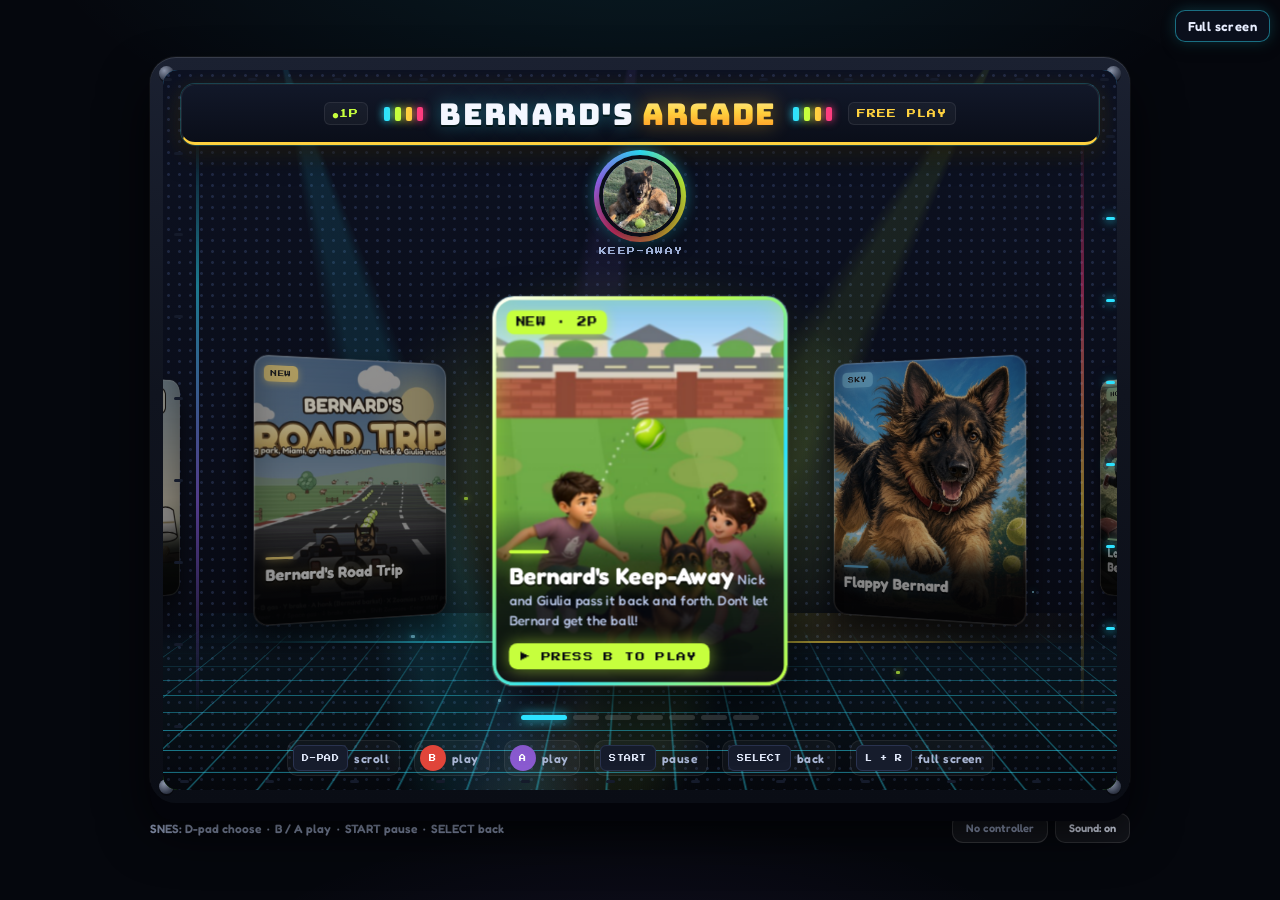
==== commit 9f33354a: "Road Trip radio: Suno songs as stations, L / R to change - Songs moved to public/music/ with clean l" ====
--- a/arcade.html
+++ b/arcade.html
@@ -32,6 +32,7 @@
   .rb:active, .rb.held { background: rgba(242,193,78,.75); color: var(--ink); }
   #r-left { left: 18px; bottom: 22px; } #r-right { left: 96px; bottom: 22px; }
   #r-gas { right: 18px; bottom: 30px; width: 78px; height: 78px; } #r-brake { right: 108px; bottom: 18px; } #r-horn { right: 70px; bottom: 116px; } #r-boost { right: 150px; bottom: 96px; width: 56px; height: 56px; font-size: 12px; }
+  .rb.rs { width: 46px; height: 46px; font-size: 13px; } #r-rprev { left: 22px; bottom: 100px; } #r-rnext { left: 104px; bottom: 100px; }
   #r-start { left: 50%; transform: translateX(-50%); bottom: 14px; width: 84px; height: 36px; border-radius: 18px; font-size: 13px; }
   /* Stay off the picker until this cabinet is opened. */
   #brt-root:not(.on){display:none !important}
@@ -402,6 +403,8 @@
       <div class="rb" id="r-horn" data-k="horn">HONK</div>
       <div class="rb" id="r-boost" data-k="boost">ZOOM</div>
       <div class="rb" id="r-start" data-k="start">START</div>
+      <div class="rb rs" id="r-rprev" data-k="radioPrev" aria-label="Previous radio station">♪◀</div>
+      <div class="rb rs" id="r-rnext" data-k="radioNext" aria-label="Next radio station">▶♪</div>
     </div>
   </div>
 </div>
@@ -1688,7 +1691,7 @@
    ===================================================================== */
 const Audio_ = {
   ctx: null, on: true, engine: null, engineGain: null,
-  init() { if (!this.ctx) { try { this.ctx = new (window.AudioContext || window.webkitAudioContext)(); } catch (e) { this.ctx = null; } } if (this.ctx && this.ctx.state === 'suspended') this.ctx.resume(); if (this.ctx) Music.ensure(); },
+  init() { if (!this.ctx) { try { this.ctx = new (window.AudioContext || window.webkitAudioContext)(); } catch (e) { this.ctx = null; } } if (this.ctx && this.ctx.state === 'suspended') this.ctx.resume(); if (this.ctx) Music.ensure(); Radio.kick(); },
   tone(f0, f1, dur, type = 'square', gain = 0.16, delay = 0) { if (!this.on || !this.ctx) return; const a = this.ctx, t = a.currentTime + delay, o = a.createOscillator(), g = a.createGain(); o.type = type; o.frequency.setValueAtTime(f0, t); o.frequency.exponentialRampToValueAtTime(Math.max(20, f1), t + dur); g.gain.setValueAtTime(gain, t); g.gain.exponentialRampToValueAtTime(0.001, t + dur); o.connect(g).connect(a.destination); o.start(t); o.stop(t + dur + 0.02); },
   noise(dur, gain = 0.12, delay = 0) { if (!this.on || !this.ctx) return; const a = this.ctx, n = Math.floor(a.sampleRate * dur), b = a.createBuffer(1, n, a.sampleRate), d = b.getChannelData(0); for (let i = 0; i < n; i++) d[i] = (Math.random() * 2 - 1) * (1 - i / n); const s = a.createBufferSource(); s.buffer = b; const g = a.createGain(); g.gain.value = gain; s.connect(g).connect(a.destination); s.start(a.currentTime + delay); },
   engineOn() { if (!this.ctx || this.engine) return; const a = this.ctx; const o = a.createOscillator(), g = a.createGain(), f = a.createBiquadFilter(); o.type = 'sawtooth'; o.frequency.value = 50; f.type = 'lowpass'; f.frequency.value = 400; g.gain.value = 0; o.connect(f).connect(g).connect(a.destination); o.start(); this.engine = o; this.engineGain = g; },
@@ -1703,10 +1706,13 @@
     { bpm: 120, base: 45, prog: [[0, 3, 7], [8, 12, 15], [10, 14, 17], [7, 11, 14]], scale: [0, 3, 5, 7, 10, 12, 15, 17, 19, 22], lead: 'sawtooth', bass: 'sawtooth', swing: 0,
       melody: [0, -1, -1, 0, 3, -1, 2, -1, 0, -1, -1, 0, 5, -1, 4, -1, 7, -1, -1, 7, 5, -1, 4, -1, 3, -1, 2, -1, 0, -1, -1, -1, 5, -1, -1, 5, 7, -1, 8, -1, 7, -1, -1, 5, 4, -1, 3, -1, 2, -1, -1, 2, 3, -1, 4, -1, 5, -1, 3, -1, 2, -1, -1, -1], kick: [0, 8, 10], snare: [4, 12], hat: 1 }
   ],
-  ensure() { if (!Audio_.ctx) return; if (!this.gain) { this.gain = Audio_.ctx.createGain(); this.gain.gain.value = this.level; this.gain.connect(Audio_.ctx.destination); } if (this.on && !this.timer) { this.next = Audio_.ctx.currentTime + 0.05; this.timer = setInterval(() => this.tick(), 25); } },
-  play(song) { if (this.song !== song) this.step = 0; this.song = song; this.on = true; this.ensure(); },
-  stop() { this.on = false; if (this.timer) { clearInterval(this.timer); this.timer = null; } },
-  duck(v) { if (this.gain && Audio_.ctx) this.gain.gain.setTargetAtTime(this.level * v, Audio_.ctx.currentTime, 0.1); },
+  ensure() { if (!Audio_.ctx) return; if (!this.gain) { this.gain = Audio_.ctx.createGain(); this.gain.gain.value = this.level * Radio.duckV; this.gain.connect(Audio_.ctx.destination); } if (this.on && !this.timer) { this.next = Audio_.ctx.currentTime + 0.05; this.timer = setInterval(() => this.tick(), 25); } },
+  // play / stop / duck are what the game calls; the radio decides whether that means a song, the chiptune or silence
+  play(song) { if (this.song !== song) this.step = 0; this.song = song; Radio.wanted = true; Radio.apply(); },
+  stop() { Radio.wanted = false; Radio.apply(); },
+  duck(v) { Radio.duckV = v; if (this.gain && Audio_.ctx) this.gain.gain.setTargetAtTime(this.level * v, Audio_.ctx.currentTime, 0.1); Radio.sync(); },
+  chipStart() { this.on = true; this.ensure(); },
+  chipStop() { this.on = false; if (this.timer) { clearInterval(this.timer); this.timer = null; } },
   note(f, t, dur, type, g, slideTo) { const a = Audio_.ctx, o = a.createOscillator(), e = a.createGain(); o.type = type; o.frequency.setValueAtTime(f, t); if (slideTo) o.frequency.exponentialRampToValueAtTime(slideTo, t + dur); e.gain.setValueAtTime(0.0001, t); e.gain.linearRampToValueAtTime(g, t + 0.008); e.gain.exponentialRampToValueAtTime(0.0001, t + dur); o.connect(e).connect(this.gain); o.start(t); o.stop(t + dur + 0.02); },
   noise(t, dur, g) { const a = Audio_.ctx, n = Math.floor(a.sampleRate * dur), b = a.createBuffer(1, n, a.sampleRate), d = b.getChannelData(0); for (let i = 0; i < n; i++) d[i] = (Math.random() * 2 - 1) * (1 - i / n); const src = a.createBufferSource(); src.buffer = b; const e = a.createGain(); e.gain.value = g; src.connect(e).connect(this.gain); src.start(t); },
   tick() { if (!Audio_.ctx || !this.on) return; const S = this.songs[this.song], spb = 60 / S.bpm / 4; while (this.next < Audio_.ctx.currentTime + 0.15) { if (Audio_.on) this.schedule(this.step, this.next + ((this.step % 2) ? spb * S.swing : 0), spb); this.next += spb; this.step++; } },
@@ -1720,7 +1726,56 @@
     const m = S.melody[step % S.melody.length]; if (m >= 0) { const len = (S.melody[(step + 1) % S.melody.length] === -1 ? 1.9 : 0.95) * spb; this.note(f(S.base + 24 + S.scale[m]), t, len, S.lead, 0.32); if (this.song === 1) this.note(f(S.base + 24 + S.scale[m]) * 1.005, t, len, 'sawtooth', 0.14); }
   }
 };
+/* ---------- The radio: each song is a station, plus the chiptune and Radio Off. L / R change station ---------- */
+const STATIONS = [
+  { title: 'Bernana', src: 'public/music/bernana.mp3' },
+  { title: 'Ti-Ti-Ti, Ta-Ta-Ta', src: 'public/music/ti-ti-ti-ta-ta-ta.mp3' },
+  { title: 'Tita\u2019s Farm', src: 'public/music/titas-farm.mp3' },
+  { title: 'Chiptune', chip: true },
+  { title: 'Radio Off', off: true }
+];
+const Radio = {
+  idx: 0, el: null, elIdx: -1, wanted: false, duckV: 1, level: 0.55, chipT: 0, blocked: false, retry: 0,
+  load() { try { const v = localStorage.getItem('brt_radio'); if (v !== null && v !== '' && STATIONS[+v]) this.idx = +v; } catch (e) { } },
+  save() { try { localStorage.setItem('brt_radio', String(this.idx)); } catch (e) { } },
+  st() { return STATIONS[this.idx]; },
+  show() { this.chipT = 260; },
+  // make the sound match the station: called when the game starts / stops music and when the station changes
+  apply() {
+    const s = this.st();
+    if (this.wanted && s.chip) Music.chipStart(); else Music.chipStop();
+    if (this.wanted && s.src) this.playSong(); else if (this.el) this.el.pause();
+  },
+  playSong() {
+    const s = this.st();
+    if (!this.el) { this.el = new Audio(); this.el.preload = 'auto'; this.el.addEventListener('ended', () => this.songEnded()); this.el.addEventListener('error', () => this.songFailed(this.elIdx)); }
+    if (this.elIdx !== this.idx) { this.elIdx = this.idx; this.el.src = s.src; }
+    this.sync(); const at = this.idx;
+    let p = null; try { p = this.el.play(); } catch (e) { this.songFailed(at); }
+    if (p && p.catch) p.then(() => { this.blocked = false; }, err => { if (err && err.name === 'NotAllowedError') this.blocked = true; else if (!err || err.name !== 'AbortError') this.songFailed(at); });
+  },
+  // a song that will not load falls back to the chiptune (the saved station is left alone)
+  songFailed(at) { if (at !== this.idx || !this.st().src) return; this.idx = STATIONS.findIndex(q => q.chip); this.elIdx = -1; this.show(); this.apply(); },
+  songEnded() { const n = STATIONS.length; for (let k = 1; k <= n; k++) { const j = (this.idx + k) % n; if (STATIONS[j].src) { this.idx = j; break; } } this.elIdx = -1; this.save(); this.show(); this.apply(); },
+  change(dir) { const n = STATIONS.length; this.idx = (this.idx + dir + n) % n; this.save(); sfx.static(); this.show(); this.apply(); },
+  // same rules as the chiptune: ducked in scenes and menus, silent with Sound Off
+  sync() { if (!this.el) return; this.el.volume = clamp(this.level * this.duckV, 0, 1); this.el.muted = !Audio_.on; },
+  // browsers hold a song back until the first key, tap or button press; keep trying until it starts
+  tick() { if (this.chipT > 0) this.chipT--; this.sync(); if (this.wanted && this.st().src && this.el && this.el.paused && ++this.retry >= 45) { this.retry = 0; this.playSong(); } },
+  kick() { if (this.wanted && this.st().src && (!this.el || this.el.paused)) this.playSong(); }
+};
+Radio.load();
+function drawRadioChip() {
+  if (Radio.chipT <= 0) return; const s = Radio.st(), a = clamp(Math.min(Radio.chipT, 260 - Radio.chipT) / 18, 0, 1);
+  const driving = !(state === 'title' || state === 'route' || state === 'setup' || state === 'intro');
+  const label = s.off ? 'Radio Off' : '\u266A  ' + s.title; ctx.font = font(15, 700); const w = Math.max(190, ctx.measureText(label).width + 110), x = W / 2 - w / 2, y = driving ? 74 : 4;
+  ctx.globalAlpha = a; panel(x, y, w, 28, 10);
+  textO(ctx, label, W / 2, y + 14, 15, s.off ? 'rgba(255,244,214,.7)' : '#FFE680', null, 'center', 0);
+  textO(ctx, '\u25C0 L', x + 12, y + 14, 11, 'rgba(255,244,214,.6)', null, 'left', 0, 600); textO(ctx, 'R \u25B6', x + w - 12, y + 14, 11, 'rgba(255,244,214,.6)', null, 'right', 0, 600);
+  ctx.globalAlpha = 1;
+}
 const sfx = {
+  static() { Audio_.noise(0.3, 0.1); Audio_.tone(2400, 500, 0.1, 'sine', 0.03); Audio_.tone(700, 1900, 0.12, 'sine', 0.025, 0.12); },
   bark() { Audio_.tone(320, 130, 0.14, 'sawtooth', 0.22); Audio_.noise(0.06, 0.1); Audio_.tone(360, 150, 0.14, 'sawtooth', 0.22, 0.16); Audio_.noise(0.06, 0.1, 0.16); },
   horn() { Audio_.tone(392, 392, 0.35, 'square', 0.12); Audio_.tone(494, 494, 0.35, 'square', 0.1); },
   ball() { Audio_.tone(900, 1500, 0.07, 'sine', 0.16); Audio_.tone(1300, 1900, 0.06, 'sine', 0.1, 0.05); },
@@ -1742,12 +1797,12 @@
 /* =====================================================================
    INPUT — keyboard, SNES gamepad, touch
    ===================================================================== */
-const DEFAULT_PAD = { gas: 0, brake: 2, horn: 1, boost: 3, start: 9, select: 8 }; // standard mapping ≈ SNES B, Y, A, X, Start, Select
+const DEFAULT_PAD = { gas: 0, brake: 2, horn: 1, boost: 3, start: 9, select: 8, radioPrev: 4, radioNext: 5 }; // standard mapping ≈ SNES B, Y, A, X, Start, Select
 let padMap = loadPadMap();
 function loadPadMap() { try { const s = localStorage.getItem('brt_padmap'); if (s) return Object.assign({}, DEFAULT_PAD, JSON.parse(s)); } catch (e) { } return { ...DEFAULT_PAD }; }
 function savePadMap() { try { localStorage.setItem('brt_padmap', JSON.stringify(padMap)); } catch (e) { } }
 const keys = {}, latch = {}, touch = {}, pad = { connected: false, buttons: [], prevButtons: [], left: false, right: false, up: false, down: false, name: '' };
-let inp = {}, prevInp = {}, hit = {}, padToast = 0;
+let inp = {}, prevInp = {}, hit = {}, padToast = 0, shL = false, shR = false, shCombo = false;
 function readPad() {
   let gp = null; try { const gps = navigator.getGamepads ? navigator.getGamepads() : []; for (const g of gps) if (g && g.connected) { gp = g; break; } } catch (e) { }
   const was = pad.connected; pad.connected = !!gp; pad.prevButtons = pad.buttons;
@@ -1768,9 +1823,13 @@
     brake: !!(k.ArrowDown || k.KeyS || k.KeyX || pb(m.brake) || touch.brake),
     horn: !!(k.KeyC || k.KeyH || pb(m.horn) || touch.horn),
     boost: !!(k.ShiftLeft || k.ShiftRight || k.KeyV || pb(m.boost) || touch.boost),
-    start: !!(k.Enter || pb(m.start) || touch.start), select: !!(k.Escape || k.Backspace || pb(m.select))
+    start: !!(k.Enter || pb(m.start) || touch.start), select: !!(k.Escape || k.Backspace || pb(m.select)),
+    radioPrev: !!(k.KeyQ || k.BracketLeft || touch.radioPrev), radioNext: !!(k.KeyE || k.BracketRight || touch.radioNext), tap: !!touch.tap
   };
+  touch.tap = false;
   prevInp = inp; inp = n; hit = {}; for (const key in n) hit[key] = n[key] && !prevInp[key];
+  // shoulder buttons change station when let go, so holding L + R together (full screen) does not also retune the radio
+  { const l = pb(m.radioPrev), r = pb(m.radioNext); if (l && r) shCombo = true; if (shL && !l && !shCombo) hit.radioPrev = true; if (shR && !r && !shCombo) hit.radioNext = true; if (!l && !r) shCombo = false; shL = l; shR = r; }
 }
 function anyPadPress() { for (let i = 0; i < pad.buttons.length; i++) if (pad.buttons[i] && !pad.prevButtons[i]) return i; return -1; }
 const onKeyDown = e => { if (['Space', 'ArrowUp', 'ArrowDown', 'ArrowLeft', 'ArrowRight', 'Enter', 'Backspace'].includes(e.code)) e.preventDefault(); if (e.repeat) return; keys[e.code] = true; latch[e.code] = true; Audio_.init(); Audio_.engineOn(); if (e.code === 'KeyM') Audio_.on = !Audio_.on; };
@@ -1780,6 +1839,7 @@
   const box = document.getElementById('brt-touch');
   // TV browsers often claim touch support with no touchscreen, so the on-screen buttons wait for an actual touch
   window.addEventListener('touchstart', () => box.classList.add('on'), { passive: true, once: true });
+  canvas.addEventListener('pointerdown', ev => { const r = canvas.getBoundingClientRect(); touch.tap = true; touch.tapX = (ev.clientX - r.left) / r.width; Audio_.init(); });
   box.querySelectorAll('.rb').forEach(el => { const k = el.dataset.k; const dn = ev => { ev.preventDefault(); touch[k] = true; el.classList.add('held'); Audio_.init(); Audio_.engineOn(); }; const upf = ev => { ev.preventDefault(); touch[k] = false; el.classList.remove('held'); }; el.addEventListener('pointerdown', dn); el.addEventListener('pointerup', upf); el.addEventListener('pointercancel', upf); el.addEventListener('pointerleave', upf); });
 }
 
@@ -1848,7 +1908,7 @@
   ctx.fillStyle = 'rgba(220,235,255,' + (0.5 * rain).toFixed(3) + ')';
   for (let i = 0; i < 18 * rain; i++) { const d = DROPS[i + 100], ph = (time * 3 + d.v * 7) % 1; ell(ctx, d.x * W, H * 0.62 + d.y * H * 0.36, 4 + ph * 8, 1.5 + ph * 2); ctx.fill(); }
 }
-function startGame() { Music.play(route.id === 2 ? 0 : route.id); Music.duck(1); ride = 'jeep'; swapScene = null; pupCups = 0; pup = null; storyKids = false; scene = null; slush = null; slushScore = 0; boat = false; skiers = 0; air = null; airJumps = 0; skisGot = 0; marinaNoticed = false; bannerOverride = null; rain = 0; rainTrip = 0; rainSaid = 0; rainOn = false; bridgeJumps = 0; workYelled = 0; plane = false; flyAlt = 0.5; rings = 0; airportNoticed = false; buildTrack(); position = 0; speed = 0; playerX = 0; steer = 0; score = 0; balls = 0; timer = route.time || TUNE.startTime; timerAcc = 0; stage = 0; stageBanner = 150; boostMeter = 0; boosting = 0; dizzy = 0; bubble = null; titaBubble = { text: route.story ? 'School\'s out in 10 minutes. ¡Vamos!' : '¡Vamos, Bernard!', life: 180 }; passes = 0; particles = []; texts = []; state = 'intro'; introTimer = 0; }
+function startGame() { Music.play(route.id === 2 ? 0 : route.id); Music.duck(1); Radio.show(); ride = 'jeep'; swapScene = null; pupCups = 0; pup = null; storyKids = false; scene = null; slush = null; slushScore = 0; boat = false; skiers = 0; air = null; airJumps = 0; skisGot = 0; marinaNoticed = false; bannerOverride = null; rain = 0; rainTrip = 0; rainSaid = 0; rainOn = false; bridgeJumps = 0; workYelled = 0; plane = false; flyAlt = 0.5; rings = 0; airportNoticed = false; buildTrack(); position = 0; speed = 0; playerX = 0; steer = 0; score = 0; balls = 0; timer = route.time || TUNE.startTime; timerAcc = 0; stage = 0; stageBanner = 150; boostMeter = 0; boosting = 0; dizzy = 0; bubble = null; titaBubble = { text: route.story ? 'School\'s out in 10 minutes. ¡Vamos!' : '¡Vamos, Bernard!', life: 180 }; passes = 0; particles = []; texts = []; state = 'intro'; introTimer = 0; }
 function quitToArcade() { if (typeof window.BRT.onQuit === 'function') { stop(); window.BRT.onQuit(); } else goTitle(); }
 function say(text, who = 'b') { if (who === 'b') bubble = { text, life: 90 }; else titaBubble = { text, life: 110 }; }
 function floatText(x, y, str, color = C.cream) { texts.push({ x, y, str, color, life: 50 }); }
@@ -2087,9 +2147,10 @@
 }
 function update(dt) {
   pollInput(); if (padToast > 0) padToast--;
+  Radio.tick(); if (state !== 'setup') { if (hit.radioPrev) Radio.change(-1); else if (hit.radioNext) Radio.change(1); }
   switch (state) {
     case 'title': titleT += dt; time += dt; position = increase(position, dt * 1800, trackLength); skyOff = increase(skyOff, 0.0004, 1);
-      updateMenuNav(i => { if (i === 0) { state = 'route'; routeIdx = route.id; sfx.menu(); } else if (i === 1) { state = 'setup'; setup = { step: 0, list: ['gas', 'brake', 'horn', 'boost', 'start', 'select'], labels: { gas: 'GAS (B)', brake: 'BRAKE (Y)', horn: 'HONK / BARK (A)', boost: 'ZOOMIES (X)', start: 'START', select: 'SELECT' }, temp: {}, done: 0, wait: 10 }; } else { Audio_.on = !Audio_.on; menu.items[2] = 'Sound: ' + (Audio_.on ? 'On' : 'Off'); } });
+      updateMenuNav(i => { if (i === 0) { state = 'route'; routeIdx = route.id; sfx.menu(); } else if (i === 1) { state = 'setup'; setup = { step: 0, list: ['gas', 'brake', 'horn', 'boost', 'start', 'select', 'radioPrev', 'radioNext'], labels: { gas: 'GAS (B)', brake: 'BRAKE (Y)', horn: 'HONK / BARK (A)', boost: 'ZOOMIES (X)', start: 'START', select: 'SELECT', radioPrev: 'RADIO \u25C0 (L)', radioNext: 'RADIO \u25B6 (R)' }, temp: {}, done: 0, wait: 10 }; } else { Audio_.on = !Audio_.on; menu.items[2] = 'Sound: ' + (Audio_.on ? 'On' : 'Off'); } });
       if (hit.gas || hit.start || hit.left || hit.right) Audio_.init(); break;
     case 'setup': { const s = setup; time += dt; if (s.wait > 0) { s.wait--; break; } if (keys.Escape) { padMap = { ...DEFAULT_PAD }; savePadMap(); goTitle(); keys.Escape = false; break; } if (s.done > 0) { s.done--; if (s.done === 0) goTitle(); break; } const b = anyPadPress(); if (b >= 0) { s.temp[s.list[s.step]] = b; s.step++; s.wait = 14; sfx.menu(); if (s.step >= s.list.length) { padMap = Object.assign({ ...DEFAULT_PAD }, s.temp); savePadMap(); s.done = 90; sfx.check(); } } break; }
     case 'route': time += dt; {
@@ -2431,11 +2492,12 @@
   label(px + 24, py + 8, px + 70, py - 118, 'START', 'pause', C.cream, 'left');
   label(px - 24, py + 8, px - 70, py - 118, 'SELECT', 'quit', C.cream, 'right');
   // tips + go
-  textO(ctx, 'Grab balls to fill ZOOMIES  ·  bones fill it right up  ·  stay on the road!', cx, 418, 14, '#FFE89A', null, 'center', 0, 600);
-  textO(ctx, 'Keyboard: ← → steer · ↑ / Space gas · ↓ brake · C honk · Shift Zoomies · Esc quit  ·  L + R: full screen', cx, 442, 12, 'rgba(255,244,214,.6)', null, 'center', 0, 500);
+  textO(ctx, 'Grab balls to fill ZOOMIES  ·  bones fill it right up  ·  stay on the road!', cx, 404, 14, '#FFE89A', null, 'center', 0, 600);
+  textO(ctx, 'L / R: change the radio station   ·   L + R together: full screen', cx, 424, 13, '#9EE8FF', null, 'center', 0, 600);
+  textO(ctx, 'Keyboard: ← → steer · ↑ / Space gas · ↓ brake · C honk · Shift Zoomies · Q / E radio · Esc quit', cx, 442, 12, 'rgba(255,244,214,.6)', null, 'center', 0, 500);
   if (Math.floor(time * 2.5) % 2 === 0) textO(ctx, 'PRESS B TO DRIVE!', cx, 478, 24, '#C9F24D', C.out, 'center', 5);
 }
-function hintBar() { ctx.fillStyle = 'rgba(20,12,8,.55)'; ctx.fillRect(0, H - 54, W, 54); textO(ctx, 'SNES: D-pad steer · B gas · Y brake · A honk (Bernard barks!) · X Zoomies · START pause · SELECT quit', W / 2, H - 36, 14, C.cream, null, 'center', 0, 600); textO(ctx, 'Keyboard: ← → steer · ↑ / Space gas · ↓ brake · C honk · Shift Zoomies · Enter start · Esc quit · M mute', W / 2, H - 17, 13, 'rgba(255,244,214,.75)', null, 'center', 0, 500); }
+function hintBar() { ctx.fillStyle = 'rgba(20,12,8,.55)'; ctx.fillRect(0, H - 54, W, 54); textO(ctx, 'SNES: D-pad steer · B gas · Y brake · A honk (Bernard barks!) · X Zoomies · START pause · SELECT quit', W / 2, H - 36, 14, C.cream, null, 'center', 0, 600); textO(ctx, 'Keyboard: ← → steer · ↑ / Space gas · ↓ brake · C honk · Shift Zoomies · Q / E radio · Enter start · Esc quit · M mute', W / 2, H - 17, 13, 'rgba(255,244,214,.75)', null, 'center', 0, 500); }
 function drawTitle() {
   drawRoad(); dim(0.25);
   ctx.save(); ctx.translate(W / 2, 110); ctx.rotate(-0.03);
@@ -2452,8 +2514,8 @@
 function drawSetup() {
   drawRoad(); dim(0.7); textO(ctx, 'CONTROLLER SETUP', W / 2, 70, 38, C.gold, C.out, 'center', 7); const s = setup;
   if (!pad.connected) textO(ctx, 'No controller detected — press any button on it to wake it up', W / 2, 120, 16, '#FFB3B3', null, 'center', 0, 600); else textO(ctx, 'Using: ' + pad.name, W / 2, 120, 15, C.cream, null, 'center', 0, 600);
-  s.list.forEach((act, i) => { const y = 170 + i * 38, cur = i === s.step && s.done === 0, done = i < s.step; textO(ctx, s.labels[act], W / 2 - 40, y, 22, cur ? C.gold : C.cream, C.out, 'right', 4); const val = done ? 'button ' + s.temp[act] : cur ? (Math.floor(time * 3) % 2 ? 'press it now…' : '') : 'button ' + padMap[act]; textO(ctx, val, W / 2 - 10, y, 20, done ? '#9CFF9C' : cur ? C.gold : 'rgba(255,244,214,.6)', null, 'left', 0, 600); });
-  if (s.done > 0) textO(ctx, 'Saved! ✓', W / 2, 440, 28, '#9CFF9C', C.out, 'center', 5); else textO(ctx, 'Press each button on your controller when it lights up.  Esc = reset to default and go back', W / 2, 460, 14, 'rgba(255,244,214,.8)', null, 'center', 0, 500);
+  s.list.forEach((act, i) => { const y = 162 + i * 33, cur = i === s.step && s.done === 0, done = i < s.step; textO(ctx, s.labels[act], W / 2 - 40, y, 22, cur ? C.gold : C.cream, C.out, 'right', 4); const val = done ? 'button ' + s.temp[act] : cur ? (Math.floor(time * 3) % 2 ? 'press it now…' : '') : 'button ' + padMap[act]; textO(ctx, val, W / 2 - 10, y, 20, done ? '#9CFF9C' : cur ? C.gold : 'rgba(255,244,214,.6)', null, 'left', 0, 600); });
+  if (s.done > 0) textO(ctx, 'Saved! ✓', W / 2, 444, 28, '#9CFF9C', C.out, 'center', 5); else textO(ctx, 'Press each button on your controller when it lights up.  Esc = reset to default and go back', W / 2, 470, 14, 'rgba(255,244,214,.8)', null, 'center', 0, 500);
 }
 function drawRouteSelect() {
   drawRoad(); dim(0.6);
@@ -2684,7 +2746,8 @@
   textO(ctx, t < 1.2 ? 'Bernard: !!!!!' : cream > 0 ? 'slurp slurp slurp…' : 'ALL GONE.  +500 · +10 seconds · ZOOMIES full', W / 2 + 170, 440, 16, cream > 0 || t < 1.2 ? C.cream : '#FFE680', null, 'center', 0, 600);
   ctx.globalAlpha = 1;
 }
-function render() {
+function render() { renderScene(); drawRadioChip(); }
+function renderScene() {
   ctx.clearRect(0, 0, W, H);
   if (state === 'title') { drawTitle(); return; }
   if (state === 'setup') { drawSetup(); return; }
@@ -2724,7 +2787,7 @@
 function stop() { running = false; cancelAnimationFrame(raf); Music.stop(); Audio_.engineSet(0, false); window.removeEventListener('keydown', onKeyDown); window.removeEventListener('keyup', onKeyUp); window.removeEventListener('blur', onBlur); document.removeEventListener('visibilitychange', onVis); window.removeEventListener('gamepadconnected', onGpc); }
 const onVis = () => { if (document.hidden && state === 'playing') { state = 'paused'; setMenu(['Resume', 'Restart Trip', 'Quit to Arcade']); Audio_.engineSet(0, false); } };
 const onGpc = () => { Audio_.init(); Audio_.engineOn(); };
-window.BRT = { start, stop, onQuit: null, get state() { return state; }, teleport(segIndex) { position = segIndex * TUNE.segLen; playerX = 0; }, cheat(v) { speed = v; }, stageStarts() { return stageStarts.concat([segments.length]); }, stops() { return stops.map(q => q.n); }, swaps() { return swaps.map(q => q.n); }, ride() { return ride; }, events() { return events.map(q => ({ kind: q.kind, n: q.n })); }, forks() { return forks.map(f => ({ decision: f.decision, L0: f.L0, Lb: f.Lb, L1: f.L1, R0: f.R0, Rb: f.Rb, R1: f.R1, off: f.offroadSide, chosen: f.chosen })); }, routeId() { return route.id; }, setRoute(i) { route = ROUTES[i]; STAGES = route.stages; }, setX(x) { playerX = x; }, lake() { return Object.assign({ boat, skiers, air: !!air, airJumps, skisGot, fork: marinaFork && { decision: marinaFork.decision, chosen: marinaFork.chosen } }, LAKE); }, skipScene() { if (state === 'scene') scene.t = 99; if (state === 'slush' && slush) { slush.phase = 'done'; slush.t = 99; } }, lakeItems() { const out = []; if (LAKE.from === undefined) return out; for (let n = LAKE.from; n < LAKE.to; n++) for (const sp of segments[n].sprites) if (sp.ramp || sp.pickup === 'skis' || sp.obstacle) out.push({ n, key: sp.key, offset: sp.offset }); return out; }, setBoat(v) { boat = v; }, airport() { return Object.assign({ plane, flyAlt, rings, lift: flyLiftAt(findSegment(position + playerZ).index), fork: airportFork && { decision: airportFork.decision, chosen: airportFork.chosen } }, AIR); }, setPlane(v) { plane = v; }, weather() { return { rain: +rain.toFixed(2), rainTrip: Math.round(rainTrip), bow: +rainbowAmt().toFixed(2) }; }, setRainTrip(v) { rainTrip = v; }, rainOn() { return rainOn; }, work() { return { zones: WORK, bridgeJumps, air: !!air }; }, setAlt(v) { flyAlt = v; }, setSkiers(v) { skiers = v; }, setSpeed(v) { speed = v; }, dbg() { const sg = findSegment(position + playerZ); return { playerX: +playerX.toFixed(3), seg: sg.index, merge: sg.merge || null, mp: sg.mp1, mergeShift: mergeShift(sg, ((position + playerZ) % TUNE.segLen) / TUNE.segLen), speed: Math.round(speed), state, dizzy: +dizzy.toFixed(2), boat, skiers, airJumps }; }, wrecks() { return cars.filter(c => c.wreck).map(c => ({ seg: Math.floor(c.z / TUNE.segLen), offset: +c.offset.toFixed(2), t: +c.wreck.t.toFixed(2), speed: Math.round(c.speed) })); }, firstCar() { let b = null; for (const c of cars) if (!b || c.z < b.z) b = c; return { seg: Math.floor(b.z / TUNE.segLen), offset: b.offset, kind: b.kind }; } };
+window.BRT = { start, stop, onQuit: null, get state() { return state; }, teleport(segIndex) { position = segIndex * TUNE.segLen; playerX = 0; }, cheat(v) { speed = v; }, stageStarts() { return stageStarts.concat([segments.length]); }, stops() { return stops.map(q => q.n); }, swaps() { return swaps.map(q => q.n); }, ride() { return ride; }, events() { return events.map(q => ({ kind: q.kind, n: q.n })); }, forks() { return forks.map(f => ({ decision: f.decision, L0: f.L0, Lb: f.Lb, L1: f.L1, R0: f.R0, Rb: f.Rb, R1: f.R1, off: f.offroadSide, chosen: f.chosen })); }, routeId() { return route.id; }, setRoute(i) { route = ROUTES[i]; STAGES = route.stages; }, setX(x) { playerX = x; }, lake() { return Object.assign({ boat, skiers, air: !!air, airJumps, skisGot, fork: marinaFork && { decision: marinaFork.decision, chosen: marinaFork.chosen } }, LAKE); }, skipScene() { if (state === 'scene') scene.t = 99; if (state === 'slush' && slush) { slush.phase = 'done'; slush.t = 99; } }, lakeItems() { const out = []; if (LAKE.from === undefined) return out; for (let n = LAKE.from; n < LAKE.to; n++) for (const sp of segments[n].sprites) if (sp.ramp || sp.pickup === 'skis' || sp.obstacle) out.push({ n, key: sp.key, offset: sp.offset }); return out; }, setBoat(v) { boat = v; }, airport() { return Object.assign({ plane, flyAlt, rings, lift: flyLiftAt(findSegment(position + playerZ).index), fork: airportFork && { decision: airportFork.decision, chosen: airportFork.chosen } }, AIR); }, setPlane(v) { plane = v; }, weather() { return { rain: +rain.toFixed(2), rainTrip: Math.round(rainTrip), bow: +rainbowAmt().toFixed(2) }; }, setRainTrip(v) { rainTrip = v; }, radio() { return { idx: Radio.idx, title: Radio.st().title, wanted: Radio.wanted, chip: Music.on, duck: Radio.duckV, chipT: Radio.chipT, el: Radio.el ? { src: Radio.el.src.split('/').pop(), paused: Radio.el.paused, t: +Radio.el.currentTime.toFixed(2), vol: +Radio.el.volume.toFixed(2), muted: Radio.el.muted, dur: Radio.el.duration } : null }; }, radioEl() { return Radio.el; }, sound(v) { Audio_.on = v; }, rainOn() { return rainOn; }, work() { return { zones: WORK, bridgeJumps, air: !!air }; }, setAlt(v) { flyAlt = v; }, setSkiers(v) { skiers = v; }, setSpeed(v) { speed = v; }, dbg() { const sg = findSegment(position + playerZ); return { playerX: +playerX.toFixed(3), seg: sg.index, merge: sg.merge || null, mp: sg.mp1, mergeShift: mergeShift(sg, ((position + playerZ) % TUNE.segLen) / TUNE.segLen), speed: Math.round(speed), state, dizzy: +dizzy.toFixed(2), boat, skiers, airJumps }; }, wrecks() { return cars.filter(c => c.wreck).map(c => ({ seg: Math.floor(c.z / TUNE.segLen), offset: +c.offset.toFixed(2), t: +c.wreck.t.toFixed(2), speed: Math.round(c.speed) })); }, firstCar() { let b = null; for (const c of cars) if (!b || c.z < b.z) b = c; return { seg: Math.floor(b.z / TUNE.segLen), offset: b.offset, kind: b.kind }; } };
 
 if (location.hash === '#sprites') {
   buildSprites(); ctx.fillStyle = '#9fd'; ctx.fillRect(0, 0, W, H);
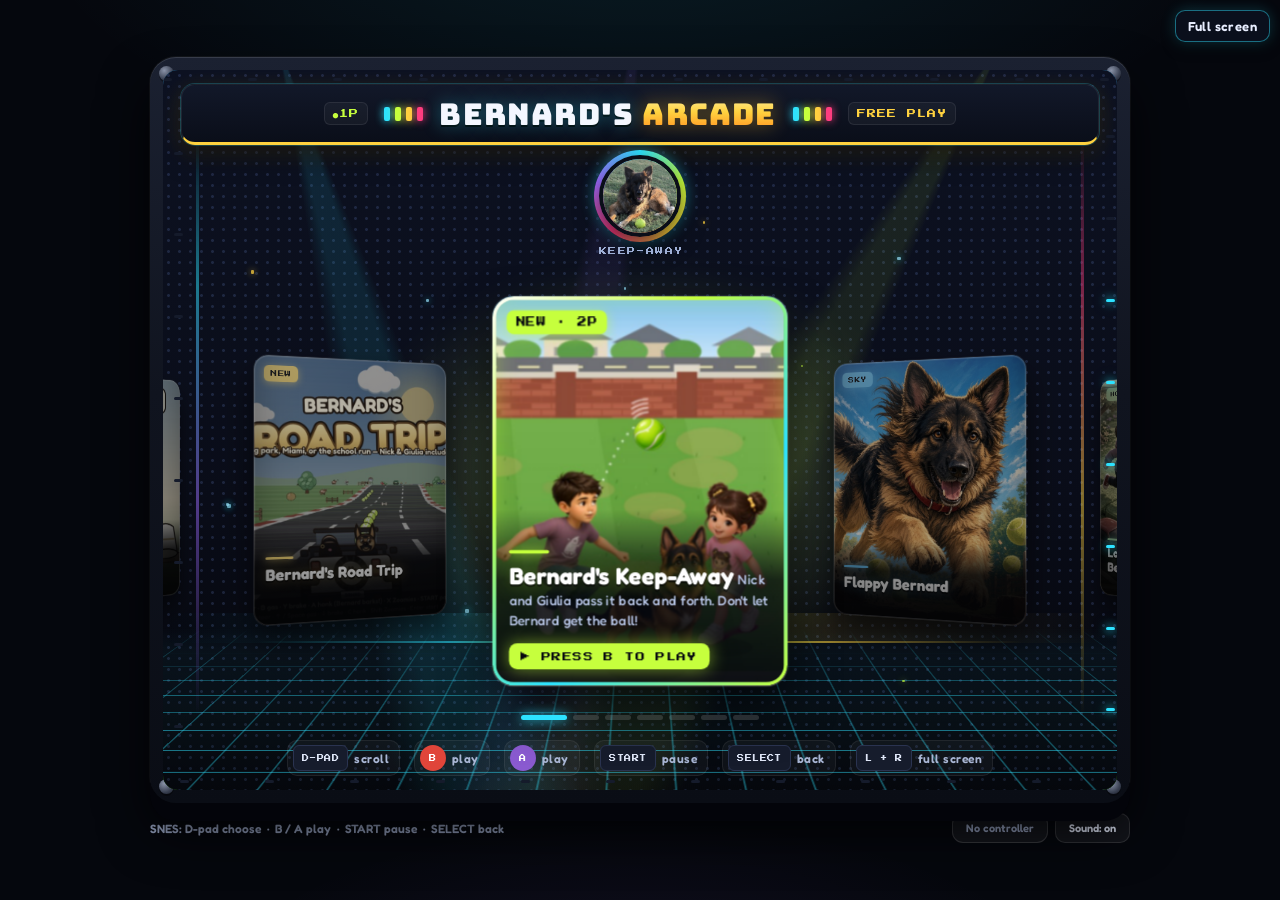
==== commit 43ff0bfe: "Road Trip: police traffic stops with flashing lights and a siren A cruiser parked on the right shoul" ====
--- a/arcade.html
+++ b/arcade.html
@@ -971,6 +971,34 @@
   rr(g, 24, 240, 40, 22, 2); fs(g, '#2A2A2E', null); rr(g, 156, 240, 40, 22, 2); fs(g, '#2A2A2E', null);
   textO(g, label, 110, 120, 26, 'rgba(0,0,0,.35)', null, 'center', 0);
 }
+/* ---- POLICE TRAFFIC STOP: a cruiser on the shoulder, lights going, somebody pulled over in front ---- */
+function drawPoliceCar(g, frame) { // rear view, same box as the sedan plus room for the light bar; frame 0 = red lit, 1 = blue lit
+  g.save(); g.translate(0, 10);
+  ell(g, 80, 104, 70, 7); fs(g, 'rgba(0,0,0,.3)', null);
+  for (const tx of [24, 136]) { rr(g, tx - 14, 78, 28, 28, 7); fs(g, '#1A1A1C', C.out, 2); }
+  rr(g, 10, 30, 140, 66, 12); fs(g, '#20242C', C.out, 2.5);
+  rr(g, 28, 14, 104, 36, 12); fs(g, '#F4F4F2', C.out, 2.5);
+  rr(g, 36, 18, 88, 24, 8); fs(g, '#2A3A50', null); g.fillStyle = 'rgba(255,255,255,.25)'; g.fillRect(40, 20, 30, 6);
+  rr(g, 34, 46, 92, 22, 4); fs(g, '#F4F4F2', C.out, 1.6); textO(g, 'POLICE', 80, 57, 15, '#1C3FA8', null, 'center', 0);
+  rr(g, 6, 84, 148, 14, 5); fs(g, '#3A3A40', C.out, 2);
+  for (const lx of [16, 124]) { rr(g, lx, 62, 20, 12, 3); fs(g, '#D7322A', C.out, 1.6); rr(g, lx + 2, 64, 8, 8, 2); fs(g, '#FFB3AD', null); }
+  rr(g, 62, 72, 36, 11, 2); fs(g, '#fff', C.out, 1.4);
+  // light bar
+  rr(g, 40, 2, 80, 13, 5); fs(g, '#2B2B30', C.out, 2);
+  rr(g, 43, 4, 34, 9, 3); fs(g, frame === 0 ? '#FF3A2E' : '#6E1C18', null); rr(g, 83, 4, 34, 9, 3); fs(g, frame === 1 ? '#3A7BFF' : '#1A2F6E', null);
+  const lit = frame === 0 ? [60, '255,70,50'] : [100, '70,130,255'];
+  const gl = g.createRadialGradient(lit[0], 8, 2, lit[0], 8, 46); gl.addColorStop(0, 'rgba(' + lit[1] + ',.85)'); gl.addColorStop(1, 'rgba(' + lit[1] + ',0)'); g.fillStyle = gl; g.fillRect(0, -10, 160, 70);
+  g.restore();
+}
+function drawOfficer(g) { // standing at the driver's window, writing the ticket
+  ell(g, 44, 156, 24, 5); fs(g, 'rgba(0,0,0,.25)', null);
+  for (const k of [-1, 1]) { rr(g, 44 + k * 9 - 6, 104, 12, 48, 5); fs(g, '#1F2A44', C.out, 2); rr(g, 44 + k * 9 - 8, 146, 16, 8, 3); fs(g, '#16161A', C.out, 1.5); }
+  rr(g, 24, 54, 40, 56, 10); fs(g, '#2B3A6A', C.out, 2.5); rr(g, 24, 100, 40, 7, 3); fs(g, '#16161A', null); ell(g, 34, 70, 4, 5); fs(g, '#F2C14E', C.out, 1.2);
+  g.beginPath(); g.moveTo(62, 66); g.lineTo(80, 84); g.strokeStyle = C.out; g.lineWidth = 9; g.stroke(); g.strokeStyle = '#2B3A6A'; g.lineWidth = 6; g.stroke();
+  rr(g, 74, 76, 16, 20, 2); fs(g, '#FFFFFF', C.out, 1.5); g.fillStyle = 'rgba(0,0,0,.35)'; for (const y of [81, 86, 91]) g.fillRect(77, y, 10, 1.5);
+  ell(g, 44, 40, 14, 14); fs(g, '#C98A5A', C.out, 2.2);
+  g.beginPath(); g.moveTo(26, 34); g.lineTo(62, 34); g.lineTo(58, 20); g.lineTo(30, 20); g.closePath(); fs(g, '#1F2A44', C.out, 2.2); rr(g, 22, 32, 44, 6, 3); fs(g, '#16161A', C.out, 1.5); ell(g, 44, 26, 4, 4); fs(g, '#F2C14E', null);
+}
 const carSprites = {
   sedan: ['#D84A3C', '#3C6FD8', '#E8C53C', '#4FA866', '#F2F2F2', '#8A4FB8'].map((col, i) => sprite('sedan' + i, 160, 110, 560, g => drawSedan(g, col))),
   pickup: ['#2F4A7A', '#8B2E2E', '#C9C9C9'].map((col, i) => sprite('pickup' + i, 170, 132, 600, g => drawPickup(g, col))),
@@ -1161,6 +1189,7 @@
   SPR.signRoadWork = sprite('signRoadWork', 142, 240, 640, signRoadWork); SPR.signLaneClosed = sprite('signLaneClosed', 180, 240, 900, signLaneClosed); SPR.arrowBoard = sprite('arrowBoard', 180, 186, 900, arrowBoard);
   SPR.barrel = sprite('barrel', 80, 120, 260, barrel); SPR.barricade = sprite('barricade', 200, 136, 700, barricade); SPR.worker = sprite('worker', 100, 160, 420, g => worker(g, false)); SPR.workerStop = sprite('workerStop', 112, 160, 470, g => worker(g, true));
   SPR.excavator = sprite('excavator', 240, 205, 1900, excavator); SPR.bulldozer = sprite('bulldozer', 230, 178, 1800, bulldozer); SPR.cementMixer = sprite('cementMixer', 240, 185, 1900, cementMixer); SPR.bridgeRamp = sprite('bridgeRamp', 200, 186, 760, bridgeRamp);
+  SPR.police0 = sprite('police0', 160, 120, 560, g => drawPoliceCar(g, 0)); SPR.police1 = sprite('police1', 160, 120, 560, g => drawPoliceCar(g, 1)); SPR.officer = sprite('officer', 92, 162, 300, drawOfficer);
   SPR.dock = sprite('dock', 260, 120, 1500, drawDock); SPR.marina = sprite('marina', 420, 240, 3400, drawMarina); SPR.signMarina = sprite('signMarina', 200, 220, 700, drawSignMarina);
   SPR.b1 = sprite('b1', 160, 420, 1500, g => building(g, 160, 420, '#5A4C7A', '#FFD98A', true));
   SPR.b2 = sprite('b2', 200, 300, 1900, g => building(g, 200, 300, '#8A5A6A', '#FFE9A8', false));
@@ -1452,7 +1481,7 @@
 }
 function findSegment(z) { return segments[Math.floor(z / TUNE.segLen) % segments.length]; }
 function buildTrack() {
-  segments = []; cars = []; stageStarts = [0, 0, 0]; stops = []; swaps = []; events = []; forks = []; pendingShops = []; forceStartY = null; marinaFork = null; LAKE = {}; airportFork = null; AIR = {}; WORK = []; STAGES = route.stages; backdrops = backdropSets[route.id] || backdrops;
+  segments = []; cars = []; stageStarts = [0, 0, 0]; stops = []; swaps = []; events = []; forks = []; pendingShops = []; forceStartY = null; marinaFork = null; LAKE = {}; airportFork = null; AIR = {}; WORK = []; POLICE = []; STAGES = route.stages; backdrops = backdropSets[route.id] || backdrops;
   if (route.id === 1) { buildMiami(); return; }
   if (route.id === 2) { buildStory(); return; }
   /* ---------------- TRACK SCRIPT (edit me) ----------------
@@ -1513,7 +1542,7 @@
   pendingShops.slice(0, 1).forEach((n, i) => addShop(n, i));
   addEvent(stageStarts[1] - 60, 'school'); addEvent(stageStarts[2] - 60, 'tinman');
   placeSwaps([stageStarts[0] + 0.3 * (stageStarts[1] - stageStarts[0]), N - 470]);
-  placeForkSigns(); decorateAirport(); decorateStoryAll(N); decorateLake(); decorateWork();
+  placeForkSigns(); decorateAirport(); decorateStoryAll(N); decorateLake(); decorateWork(); placePolice();
   segments[N - 150].finishLine = true; for (let k = N - 118; k < N - 40; k++) segments[k].lot = true;
   addSprite(N - 80, 'home', 2.3, { solid: 1 }); addSprite(N - 110, 'signJewel', -1.4, { solid: 1 }); for (let k = N - 160; k < N - 150; k += 3) addSprite(k, 'ballG', 0.66, { pickup: 'green' });
   for (let k = N - 140; k < N; k += 7) { addSprite(k, pick(['house1', 'house2', 'house3', 'house4']), -2.2 - hash(k, 3) * 0.6, { solid: 1 }); if (k < N - 118 || k > N - 40) addSprite(k + 3, 'sapling', 1.4 + hash(k, 4) * 0.4, { solid: 1 }); else if (k + 3 < N - 100 || k + 3 > N - 62) addSprite(k + 3, pick(['house1', 'house2', 'house3', 'house4']), 2.3 + hash(k, 5) * 0.4, { solid: 1 }); }
@@ -1535,6 +1564,35 @@
   const a = segments.length; straight(LEN.long); straight(LEN.long);
   for (let k = a; k < segments.length; k++) segments[k].work = true;
   WORK.push({ from: a, ramp: a + 430, to: segments.length });
+}
+// POLICE STOPS: a few per stage, on plain open road only, parked well off the lanes on the right shoulder
+let POLICE = [];
+function placePolice() {
+  const N = segments.length;
+  const plain = k => { const sg = segments[k]; return sg && !sg.fork && !sg.merge && !sg.branch && !sg.buffer && sg.forkApproach === undefined && !sg.offroad && !sg.lot && sg.stop === undefined && sg.swap === undefined && !sg.event && !sg.water && !sg.finishLine && !sg.lake && !sg.boat && !sg.airport && !sg.sky && !sg.work; };
+  for (let st = 0; st < 3; st++) {
+    if (!route.story && st === 1) continue; // the lake bridge and the causeway have no shoulder to park on
+    const from = stageStarts[st] + 120, to = (st < 2 ? stageStarts[st + 1] : N) - 260, count = route.story ? 3 : 2;
+    // every spot in the stage with clear, plain road around it; then spread the stops evenly through those
+    const spots = []; let run = 0; for (let k = from; k < to; k++) { run = plain(k) ? run + 1 : 0; if (run >= 50 && k % 5 === 0) spots.push(k - 34); }
+    for (let i = 0; i < count && spots.length; i++) {
+      const n = spots[Math.floor((i + 0.3 + hash(st * 7 + i, 91) * 0.4) / count * spots.length)];
+      if (POLICE.some(q => Math.abs(q.n - n) < 350)) continue;
+      for (let k = n - 6; k < n + 20; k++) segments[k].sprites = segments[k].sprites.filter(sp => !(sp.offset > 0.9 && sp.offset < 2.8) || sp.pickup);
+      addSprite(n, 'police0', 1.24, { solid: 1, police: 1 });
+      const car = pick(carSprites.sedan.concat(carSprites.pickup)); segments[n + 9].sprites.push({ s: car, offset: 1.24, key: 'pulledOver', solid: 1 });
+      addSprite(n + 8, 'officer', 1.13, {});
+      POLICE.push({ n, stage: st });
+    }
+  }
+  POLICE.sort((a, b) => a.n - b.n);
+}
+// the siren: only the nearest stop sounds; it swells as you drive up and drops away once you are past
+let sirenVol = 0;
+function updateSiren() {
+  let v = 0;
+  if (state === 'playing' && !boat && !plane) { const i = findSegment(position + playerZ).index; for (const q of POLICE) { const d = q.n - i; const a = d >= 0 ? 1 - d / 230 : 1 + d / 40; if (a > 0) v = Math.max(v, a * a); } }
+  sirenVol = v; Audio_.sirenSet(v, time);
 }
 function decorateWork() {
   for (const w of WORK) {
@@ -1680,7 +1738,7 @@
   const N = segments.length; trackLength = N * TUNE.segLen; placeForkSigns();
   pendingShops.forEach((n, i) => addShop(n, i));
   placeSwaps([stageStarts[0] + 0.55 * (stageStarts[1] - stageStarts[0]), stageStarts[2] + 0.45 * (N - 150 - stageStarts[2])]);
-  decorate(stageStarts[0] + 10, stageStarts[1], 0); decorate(stageStarts[1], stageStarts[2], 1); decorate(stageStarts[2], N - 150, 2); decorateWork();
+  decorate(stageStarts[0] + 10, stageStarts[1], 0); decorate(stageStarts[1], stageStarts[2], 1); decorate(stageStarts[2], N - 150, 2); decorateWork(); placePolice();
   addSprite(N - 150, 'finish', 0, { finish: 1 }); for (let k = 0; k < 6; k++) { addSprite(N - 148 + k * 2, 'ballG', -0.66, { pickup: 'green' }); addSprite(N - 148 + k * 2, 'ballR', 0.66, { pickup: 'red' }); }
   for (let k = N - 140; k < N; k += 6) { addSprite(k, route.park, -2.2 - hash(k, 3), {}); addSprite(k + 3, route.park, 2.2 + hash(k, 4), {}); }
   addCars(30, stageStarts[1], 100); addCars(stageStarts[1], stageStarts[2], 85); addCars(stageStarts[2], N - 170, 115);
@@ -1690,11 +1748,18 @@
    AUDIO
    ===================================================================== */
 const Audio_ = {
-  ctx: null, on: true, engine: null, engineGain: null,
+  ctx: null, on: true, engine: null, engineGain: null, siren: null, sirenGain: null,
   init() { if (!this.ctx) { try { this.ctx = new (window.AudioContext || window.webkitAudioContext)(); } catch (e) { this.ctx = null; } } if (this.ctx && this.ctx.state === 'suspended') this.ctx.resume(); if (this.ctx) Music.ensure(); Radio.kick(); },
   tone(f0, f1, dur, type = 'square', gain = 0.16, delay = 0) { if (!this.on || !this.ctx) return; const a = this.ctx, t = a.currentTime + delay, o = a.createOscillator(), g = a.createGain(); o.type = type; o.frequency.setValueAtTime(f0, t); o.frequency.exponentialRampToValueAtTime(Math.max(20, f1), t + dur); g.gain.setValueAtTime(gain, t); g.gain.exponentialRampToValueAtTime(0.001, t + dur); o.connect(g).connect(a.destination); o.start(t); o.stop(t + dur + 0.02); },
   noise(dur, gain = 0.12, delay = 0) { if (!this.on || !this.ctx) return; const a = this.ctx, n = Math.floor(a.sampleRate * dur), b = a.createBuffer(1, n, a.sampleRate), d = b.getChannelData(0); for (let i = 0; i < n; i++) d[i] = (Math.random() * 2 - 1) * (1 - i / n); const s = a.createBufferSource(); s.buffer = b; const g = a.createGain(); g.gain.value = gain; s.connect(g).connect(a.destination); s.start(a.currentTime + delay); },
   engineOn() { if (!this.ctx || this.engine) return; const a = this.ctx; const o = a.createOscillator(), g = a.createGain(), f = a.createBiquadFilter(); o.type = 'sawtooth'; o.frequency.value = 50; f.type = 'lowpass'; f.frequency.value = 400; g.gain.value = 0; o.connect(f).connect(g).connect(a.destination); o.start(); this.engine = o; this.engineGain = g; },
+  // police siren: one oscillator that wails between two notes; vol 0..1 comes from how close the nearest stop is
+  sirenSet(vol, t) {
+    if (!this.ctx) return; const a = this.ctx; vol = this.on ? vol : 0;
+    if (!this.siren) { if (vol <= 0) return; const o = a.createOscillator(), g = a.createGain(), f = a.createBiquadFilter(); o.type = 'sawtooth'; f.type = 'lowpass'; f.frequency.value = 2200; g.gain.value = 0; o.connect(f).connect(g).connect(a.destination); o.start(); this.siren = o; this.sirenGain = g; }
+    const wail = 0.5 - 0.5 * Math.cos(t * Math.PI * 2 * 0.7);
+    this.siren.frequency.setTargetAtTime(620 + wail * 520, a.currentTime, 0.03); this.sirenGain.gain.setTargetAtTime(vol * 0.13, a.currentTime, 0.06);
+  },
   engineSet(pct, on) { if (!this.engine) return; const a = this.ctx; this.engine.frequency.setTargetAtTime(45 + pct * 160, a.currentTime, 0.05); this.engineGain.gain.setTargetAtTime(this.on && on ? 0.035 + pct * 0.03 : 0, a.currentTime, 0.08); }
 };
 /* ---------- Procedural chiptune soundtrack ---------- */
@@ -2147,6 +2212,7 @@
 }
 function update(dt) {
   pollInput(); if (padToast > 0) padToast--;
+  updateSiren();
   Radio.tick(); if (state !== 'setup') { if (hit.radioPrev) Radio.change(-1); else if (hit.radioNext) Radio.change(1); }
   switch (state) {
     case 'title': titleT += dt; time += dt; position = increase(position, dt * 1800, trackLength); skyOff = increase(skyOff, 0.0004, 1);
@@ -2349,6 +2415,7 @@
     for (const sp of seg.sprites) {
       const scale = seg.p1.screen.scale, sx = seg.p1.screen.x + scale * sp.offset * TUNE.roadW * W / 2, sy = seg.p1.screen.y - (sp.air ? scale * (ALT_BASE + AIR_PAD + sp.alt * ALT_RANGE) * H / 2 : 0);
       if (sp.knocked) { drawKnocked(sp, scale, sx, sy, seg.clip); continue; }
+      if (sp.police) { drawSprite(SPR['police' + (Math.floor(time * 5) % 2)], scale, sx, sy, 0, -1, seg.clip); continue; }
       let bobY = 0; if (sp.pickup) bobY = -Math.abs(Math.sin(time * 4 + seg.index)) * 14 * scale * 1000;
       if (sp.air) { drawSprite(sp.s, scale, sx, sy + bobY, -0.5, -0.5, 0); continue; }
       drawSprite(sp.s, scale, sx, sy + bobY, sp.pickup || sp.puddle || sp.finish || sp.arch || sp.obstacle || sp.ramp ? -0.5 : (sp.offset < 0 ? -1 : 0), -1, seg.clip);
@@ -2784,10 +2851,10 @@
   document.addEventListener('visibilitychange', onVis); window.addEventListener('gamepadconnected', onGpc);
   setupTouch(); last = 0; raf = requestAnimationFrame(loop);
 }
-function stop() { running = false; cancelAnimationFrame(raf); Music.stop(); Audio_.engineSet(0, false); window.removeEventListener('keydown', onKeyDown); window.removeEventListener('keyup', onKeyUp); window.removeEventListener('blur', onBlur); document.removeEventListener('visibilitychange', onVis); window.removeEventListener('gamepadconnected', onGpc); }
+function stop() { running = false; cancelAnimationFrame(raf); Music.stop(); Audio_.engineSet(0, false); Audio_.sirenSet(0, 0); window.removeEventListener('keydown', onKeyDown); window.removeEventListener('keyup', onKeyUp); window.removeEventListener('blur', onBlur); document.removeEventListener('visibilitychange', onVis); window.removeEventListener('gamepadconnected', onGpc); }
 const onVis = () => { if (document.hidden && state === 'playing') { state = 'paused'; setMenu(['Resume', 'Restart Trip', 'Quit to Arcade']); Audio_.engineSet(0, false); } };
 const onGpc = () => { Audio_.init(); Audio_.engineOn(); };
-window.BRT = { start, stop, onQuit: null, get state() { return state; }, teleport(segIndex) { position = segIndex * TUNE.segLen; playerX = 0; }, cheat(v) { speed = v; }, stageStarts() { return stageStarts.concat([segments.length]); }, stops() { return stops.map(q => q.n); }, swaps() { return swaps.map(q => q.n); }, ride() { return ride; }, events() { return events.map(q => ({ kind: q.kind, n: q.n })); }, forks() { return forks.map(f => ({ decision: f.decision, L0: f.L0, Lb: f.Lb, L1: f.L1, R0: f.R0, Rb: f.Rb, R1: f.R1, off: f.offroadSide, chosen: f.chosen })); }, routeId() { return route.id; }, setRoute(i) { route = ROUTES[i]; STAGES = route.stages; }, setX(x) { playerX = x; }, lake() { return Object.assign({ boat, skiers, air: !!air, airJumps, skisGot, fork: marinaFork && { decision: marinaFork.decision, chosen: marinaFork.chosen } }, LAKE); }, skipScene() { if (state === 'scene') scene.t = 99; if (state === 'slush' && slush) { slush.phase = 'done'; slush.t = 99; } }, lakeItems() { const out = []; if (LAKE.from === undefined) return out; for (let n = LAKE.from; n < LAKE.to; n++) for (const sp of segments[n].sprites) if (sp.ramp || sp.pickup === 'skis' || sp.obstacle) out.push({ n, key: sp.key, offset: sp.offset }); return out; }, setBoat(v) { boat = v; }, airport() { return Object.assign({ plane, flyAlt, rings, lift: flyLiftAt(findSegment(position + playerZ).index), fork: airportFork && { decision: airportFork.decision, chosen: airportFork.chosen } }, AIR); }, setPlane(v) { plane = v; }, weather() { return { rain: +rain.toFixed(2), rainTrip: Math.round(rainTrip), bow: +rainbowAmt().toFixed(2) }; }, setRainTrip(v) { rainTrip = v; }, radio() { return { idx: Radio.idx, title: Radio.st().title, wanted: Radio.wanted, chip: Music.on, duck: Radio.duckV, chipT: Radio.chipT, el: Radio.el ? { src: Radio.el.src.split('/').pop(), paused: Radio.el.paused, t: +Radio.el.currentTime.toFixed(2), vol: +Radio.el.volume.toFixed(2), muted: Radio.el.muted, dur: Radio.el.duration } : null }; }, radioEl() { return Radio.el; }, sound(v) { Audio_.on = v; }, rainOn() { return rainOn; }, work() { return { zones: WORK, bridgeJumps, air: !!air }; }, setAlt(v) { flyAlt = v; }, setSkiers(v) { skiers = v; }, setSpeed(v) { speed = v; }, dbg() { const sg = findSegment(position + playerZ); return { playerX: +playerX.toFixed(3), seg: sg.index, merge: sg.merge || null, mp: sg.mp1, mergeShift: mergeShift(sg, ((position + playerZ) % TUNE.segLen) / TUNE.segLen), speed: Math.round(speed), state, dizzy: +dizzy.toFixed(2), boat, skiers, airJumps }; }, wrecks() { return cars.filter(c => c.wreck).map(c => ({ seg: Math.floor(c.z / TUNE.segLen), offset: +c.offset.toFixed(2), t: +c.wreck.t.toFixed(2), speed: Math.round(c.speed) })); }, firstCar() { let b = null; for (const c of cars) if (!b || c.z < b.z) b = c; return { seg: Math.floor(b.z / TUNE.segLen), offset: b.offset, kind: b.kind }; } };
+window.BRT = { start, stop, onQuit: null, get state() { return state; }, teleport(segIndex) { position = segIndex * TUNE.segLen; playerX = 0; }, cheat(v) { speed = v; }, stageStarts() { return stageStarts.concat([segments.length]); }, stops() { return stops.map(q => q.n); }, swaps() { return swaps.map(q => q.n); }, ride() { return ride; }, events() { return events.map(q => ({ kind: q.kind, n: q.n })); }, forks() { return forks.map(f => ({ decision: f.decision, L0: f.L0, Lb: f.Lb, L1: f.L1, R0: f.R0, Rb: f.Rb, R1: f.R1, off: f.offroadSide, chosen: f.chosen })); }, routeId() { return route.id; }, setRoute(i) { route = ROUTES[i]; STAGES = route.stages; }, setX(x) { playerX = x; }, lake() { return Object.assign({ boat, skiers, air: !!air, airJumps, skisGot, fork: marinaFork && { decision: marinaFork.decision, chosen: marinaFork.chosen } }, LAKE); }, skipScene() { if (state === 'scene') scene.t = 99; if (state === 'slush' && slush) { slush.phase = 'done'; slush.t = 99; } }, lakeItems() { const out = []; if (LAKE.from === undefined) return out; for (let n = LAKE.from; n < LAKE.to; n++) for (const sp of segments[n].sprites) if (sp.ramp || sp.pickup === 'skis' || sp.obstacle) out.push({ n, key: sp.key, offset: sp.offset }); return out; }, setBoat(v) { boat = v; }, airport() { return Object.assign({ plane, flyAlt, rings, lift: flyLiftAt(findSegment(position + playerZ).index), fork: airportFork && { decision: airportFork.decision, chosen: airportFork.chosen } }, AIR); }, setPlane(v) { plane = v; }, weather() { return { rain: +rain.toFixed(2), rainTrip: Math.round(rainTrip), bow: +rainbowAmt().toFixed(2) }; }, setRainTrip(v) { rainTrip = v; }, police() { return { stops: POLICE, vol: +sirenVol.toFixed(3), gain: Audio_.sirenGain ? +Audio_.sirenGain.gain.value.toFixed(4) : null, freq: Audio_.siren ? Math.round(Audio_.siren.frequency.value) : null }; }, radio() { return { idx: Radio.idx, title: Radio.st().title, wanted: Radio.wanted, chip: Music.on, duck: Radio.duckV, chipT: Radio.chipT, el: Radio.el ? { src: Radio.el.src.split('/').pop(), paused: Radio.el.paused, t: +Radio.el.currentTime.toFixed(2), vol: +Radio.el.volume.toFixed(2), muted: Radio.el.muted, dur: Radio.el.duration } : null }; }, radioEl() { return Radio.el; }, sound(v) { Audio_.on = v; }, rainOn() { return rainOn; }, work() { return { zones: WORK, bridgeJumps, air: !!air }; }, setAlt(v) { flyAlt = v; }, setSkiers(v) { skiers = v; }, setSpeed(v) { speed = v; }, dbg() { const sg = findSegment(position + playerZ); return { playerX: +playerX.toFixed(3), seg: sg.index, merge: sg.merge || null, mp: sg.mp1, mergeShift: mergeShift(sg, ((position + playerZ) % TUNE.segLen) / TUNE.segLen), speed: Math.round(speed), state, dizzy: +dizzy.toFixed(2), boat, skiers, airJumps }; }, wrecks() { return cars.filter(c => c.wreck).map(c => ({ seg: Math.floor(c.z / TUNE.segLen), offset: +c.offset.toFixed(2), t: +c.wreck.t.toFixed(2), speed: Math.round(c.speed) })); }, firstCar() { let b = null; for (const c of cars) if (!b || c.z < b.z) b = c; return { seg: Math.floor(b.z / TUNE.segLen), offset: b.offset, kind: b.kind }; } };
 
 if (location.hash === '#sprites') {
   buildSprites(); ctx.fillStyle = '#9fd'; ctx.fillRect(0, 0, W, H);
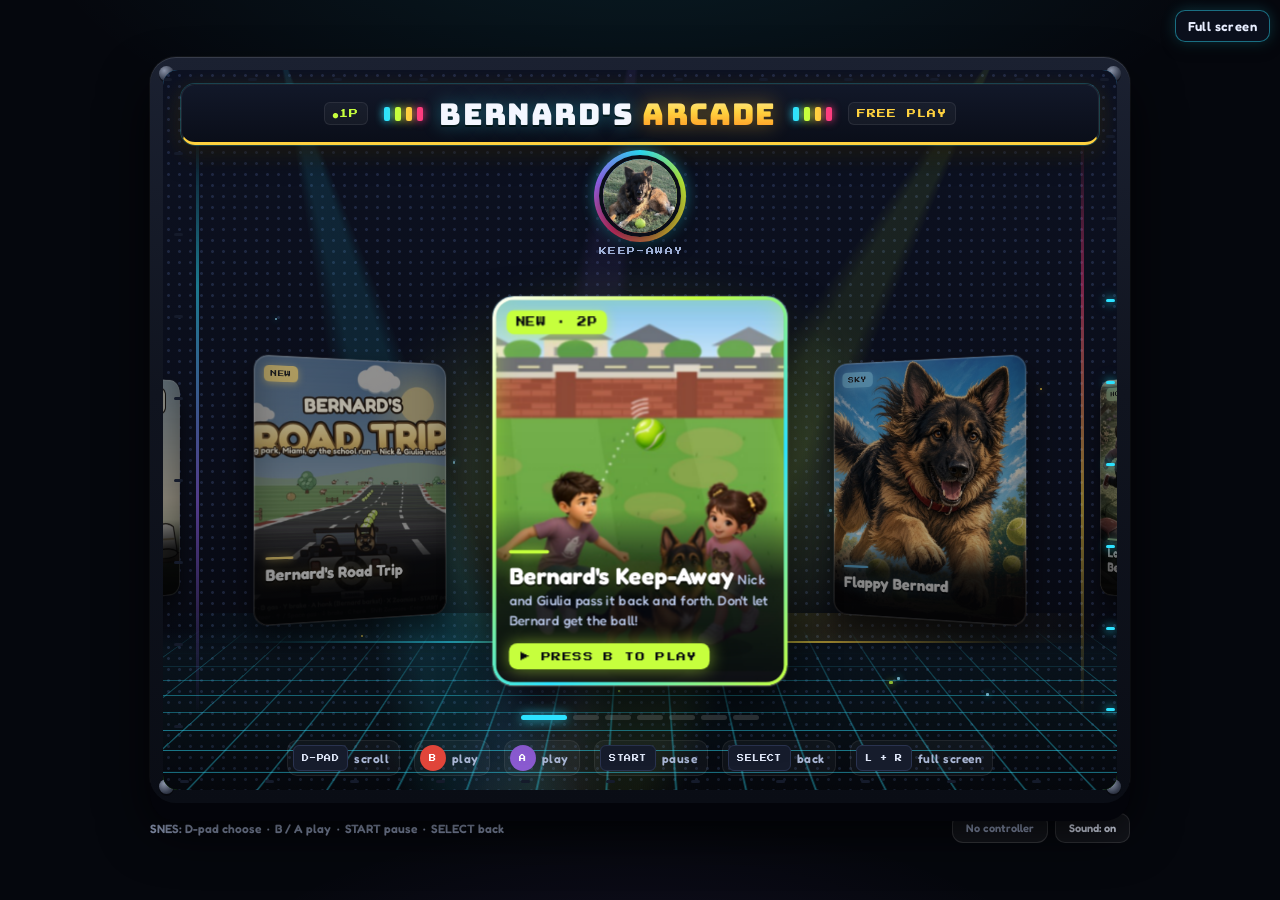
==== commit 122b4686: "Road Trip: a bigger, longer bridge ramp you drive up before the jump The unfinished bridge is now a " ====
--- a/arcade.html
+++ b/arcade.html
@@ -813,19 +813,21 @@
   rr(g, 160, 64, 66, 60, 8); fs(g, '#F4F4F2', C.out, 3); rr(g, 170, 72, 46, 26, 4); fs(g, '#9ED0F0', C.out, 2);
   g.save(); g.translate(86, 84); g.rotate(-0.2); ell(g, 0, 0, 74, 40); fs(g, ORANGE, C.out, 3); for (let i = -2; i <= 2; i++) { g.beginPath(); g.moveTo(i * 26 - 10, -38); g.quadraticCurveTo(i * 26 + 10, 0, i * 26 - 10, 38); g.strokeStyle = '#F8F8F8'; g.lineWidth = 6; g.stroke(); } g.restore();
 }
-function bridgeRamp(g) { // the end of an unfinished bridge, seen from behind: a concrete deck ramping up into the sky, rebar sticking out
-  for (const px of [30, 170]) { rr(g, px - 14, 100, 28, 80, 4); fs(g, '#9A9AA0', C.out, 2.5); }
-  g.beginPath(); g.moveTo(6, 180); g.lineTo(194, 180); g.lineTo(176, 40); g.lineTo(24, 40); g.closePath(); fs(g, '#B9B9BE', C.out, 3);
-  g.save(); g.beginPath(); g.moveTo(6, 180); g.lineTo(194, 180); g.lineTo(176, 40); g.lineTo(24, 40); g.closePath(); g.clip();
-  g.fillStyle = 'rgba(0,0,0,.08)'; for (let y = 50; y < 180; y += 18) g.fillRect(0, y, 200, 3);
-  g.fillStyle = '#F2F2F2'; for (let y = 54; y < 176; y += 26) g.fillRect(96, y, 8, 14);
-  g.restore();
-  // yellow-and-black edges so you can see it coming
-  for (const s of [-1, 1]) { g.save(); g.beginPath(); if (s < 0) { g.moveTo(6, 180); g.lineTo(20, 180); g.lineTo(36, 40); g.lineTo(24, 40); } else { g.moveTo(194, 180); g.lineTo(180, 180); g.lineTo(164, 40); g.lineTo(176, 40); } g.closePath(); fs(g, '#FFD21A', C.out, 2); g.clip(); g.fillStyle = '#1A1A1C'; for (let y = 30; y < 190; y += 22) { g.beginPath(); g.moveTo(0, y); g.lineTo(200, y - 40); g.lineTo(200, y - 30); g.lineTo(0, y + 10); g.closePath(); g.fill(); } g.restore(); }
-  // rebar poking out of the unfinished top edge
-  g.strokeStyle = '#8A4A2A'; g.lineWidth = 3; for (let x = 32; x < 172; x += 14) { g.beginPath(); g.moveTo(x, 42); g.lineTo(x + (x % 28 ? 3 : -3), 18 + (x % 3) * 4); g.stroke(); }
-  rr(g, 60, 6, 80, 22, 5); fs(g, ORANGE, C.out, 2); textO(g, 'BRIDGE OUT', 100, 17, 11, '#1A1A1C', null, 'center', 0);
-}
+// The unfinished bridge is a long ramp built from slabs, one per road segment, each a little taller than the last.
+// Seen from behind, the nearer (lower) slabs cover the bottoms of the farther ones, so the deck reads as one rising slope.
+const RAMP_LEN = 40, RAMP_H = 560, RAMP_WW = 760, RAMP_HEAD = 46;
+function rampSlab(g, hpx, top) { // hpx: how tall this slab stands, in design px (200 px wide); top: the last slab, with rebar and the sign
+  const y0 = RAMP_HEAD, y1 = RAMP_HEAD + hpx;
+  rr(g, 2, y0, 196, y1 - y0 + 2, 3); fs(g, '#A9A9AE', C.out, 2.5);
+  g.fillStyle = 'rgba(0,0,0,.10)'; for (let y = y0 + 22; y < y1; y += 16) g.fillRect(4, y, 192, 2);
+  // the deck you drive on: a lighter lip along the top with a lane dash
+  rr(g, 2, y0, 196, 14, 3); fs(g, '#D2D2D6', C.out, 2); g.fillStyle = '#F2F2F2'; g.fillRect(92, y0 + 4, 16, 6);
+  // hazard stripes down both edges
+  for (const x of [2, 184]) { g.save(); g.beginPath(); g.rect(x, y0, 14, y1 - y0); g.clip(); g.fillStyle = '#FFD21A'; g.fillRect(x, y0, 14, y1 - y0); g.fillStyle = '#1A1A1C'; for (let y = y0 - 20; y < y1 + 20; y += 20) { g.beginPath(); g.moveTo(x, y + 14); g.lineTo(x + 14, y); g.lineTo(x + 14, y + 8); g.lineTo(x, y + 22); g.closePath(); g.fill(); } g.restore(); g.strokeStyle = C.out; g.lineWidth = 2; g.strokeRect(x, y0, 14, y1 - y0); }
+  if (top) { g.strokeStyle = '#8A4A2A'; g.lineWidth = 3; for (let x = 24; x < 180; x += 14) { g.beginPath(); g.moveTo(x, y0 + 2); g.lineTo(x + (x % 28 ? 3 : -3), y0 - 22 + (x % 3) * 4); g.stroke(); } rr(g, 56, 2, 88, 22, 5); fs(g, ORANGE, C.out, 2); textO(g, 'BRIDGE OUT', 100, 13, 11, '#1A1A1C', null, 'center', 0); }
+}
+const rampSlabPx = k => Math.max(6, Math.round((k + 1) / RAMP_LEN * RAMP_H * 200 / RAMP_WW));
+const rampSprite = k => sprite('rampSlab' + k, 200, RAMP_HEAD + rampSlabPx(k) + 2, RAMP_WW, g => rampSlab(g, rampSlabPx(k), k === RAMP_LEN - 1));
 /* ---- THE AIRPORT EXIT: the family plane, the airfield and the sky ---- */
 // Tita on foot, for the scenes where the family walks between the Jeep, the boat and the plane (feet at y + 54)
 function drawTitaWalk(g, x, y, s, run) {
@@ -1188,7 +1190,7 @@
   SPR.skyRing = sprite('skyRing', 200, 200, 1100, drawSkyRing); SPR.skyCloud = sprite('skyCloud', 220, 130, 2600, drawSkyCloud); SPR.geese = sprite('geese', 180, 100, 900, drawGeese); SPR.hotBalloon = sprite('hotBalloon', 200, 190, 1300, drawHotAirBalloon);
   SPR.signRoadWork = sprite('signRoadWork', 142, 240, 640, signRoadWork); SPR.signLaneClosed = sprite('signLaneClosed', 180, 240, 900, signLaneClosed); SPR.arrowBoard = sprite('arrowBoard', 180, 186, 900, arrowBoard);
   SPR.barrel = sprite('barrel', 80, 120, 260, barrel); SPR.barricade = sprite('barricade', 200, 136, 700, barricade); SPR.worker = sprite('worker', 100, 160, 420, g => worker(g, false)); SPR.workerStop = sprite('workerStop', 112, 160, 470, g => worker(g, true));
-  SPR.excavator = sprite('excavator', 240, 205, 1900, excavator); SPR.bulldozer = sprite('bulldozer', 230, 178, 1800, bulldozer); SPR.cementMixer = sprite('cementMixer', 240, 185, 1900, cementMixer); SPR.bridgeRamp = sprite('bridgeRamp', 200, 186, 760, bridgeRamp);
+  SPR.excavator = sprite('excavator', 240, 205, 1900, excavator); SPR.bulldozer = sprite('bulldozer', 230, 178, 1800, bulldozer); SPR.cementMixer = sprite('cementMixer', 240, 185, 1900, cementMixer);
   SPR.police0 = sprite('police0', 160, 120, 560, g => drawPoliceCar(g, 0)); SPR.police1 = sprite('police1', 160, 120, 560, g => drawPoliceCar(g, 1)); SPR.officer = sprite('officer', 92, 162, 300, drawOfficer);
   SPR.dock = sprite('dock', 260, 120, 1500, drawDock); SPR.marina = sprite('marina', 420, 240, 3400, drawMarina); SPR.signMarina = sprite('signMarina', 200, 220, 700, drawSignMarina);
   SPR.b1 = sprite('b1', 160, 420, 1500, g => building(g, 160, 420, '#5A4C7A', '#FFD98A', true));
@@ -1559,7 +1561,7 @@
 let airportFork = null, AIR = {};
 // ROAD WORK: a long straight where the right lane is closed off for an unfinished bridge. Stay left and pass the
 // crew, or smash through the cones and the barricade and launch off the bridge ramp.
-let WORK = [], workYelled = 0;
+let WORK = [], workYelled = 0, onRamp = null, rampLift = 0;
 function workZone() {
   const a = segments.length; straight(LEN.long); straight(LEN.long);
   for (let k = a; k < segments.length; k++) segments[k].work = true;
@@ -1606,9 +1608,9 @@
     addSprite(w.from + 250, 'excavator', 2.1, { solid: 1 }); addSprite(w.from + 300, 'workerStop', 1.25, { solid: 1, worker: 1 }); addSprite(w.from + 320, 'bulldozer', 2.2, { solid: 1 });
     addSprite(w.from + 360, 'worker', 1.3, { solid: 1, worker: 1 }); addSprite(w.from + 380, 'cementMixer', 2.1, { solid: 1 }); addSprite(w.ramp - 30, 'workerStop', 1.2, { solid: 1, worker: 1 });
     addSprite(w.ramp - 24, 'barricade', lane, { cone: 1, barricade: 1 });
-    addSprite(w.ramp, 'bridgeRamp', lane, { jumpRamp: 1 });
+    for (let k = 0; k < RAMP_LEN; k++) segments[w.ramp + k].sprites.push({ s: rampSprite(k), offset: lane, key: 'rampSlab', rampSec: 1 });
     for (let k = w.ramp + 60; k < w.to - 10; k += 5) addSprite(k, 'cone', edge, { cone: 1 });
-    for (let k = w.ramp + 20; k < w.to; k += 9) addSprite(k, 'barrel', 1.15, { cone: 1 });
+    for (let k = w.ramp + 6; k < w.to; k += 9) addSprite(k, 'barrel', 1.2, { cone: 1 });
   }
 }
 function buildAirport() { // the AIRPORT branch: the airfield, a long flight, then the runway and back in the Jeep
@@ -1973,7 +1975,7 @@
   ctx.fillStyle = 'rgba(220,235,255,' + (0.5 * rain).toFixed(3) + ')';
   for (let i = 0; i < 18 * rain; i++) { const d = DROPS[i + 100], ph = (time * 3 + d.v * 7) % 1; ell(ctx, d.x * W, H * 0.62 + d.y * H * 0.36, 4 + ph * 8, 1.5 + ph * 2); ctx.fill(); }
 }
-function startGame() { Music.play(route.id === 2 ? 0 : route.id); Music.duck(1); Radio.show(); ride = 'jeep'; swapScene = null; pupCups = 0; pup = null; storyKids = false; scene = null; slush = null; slushScore = 0; boat = false; skiers = 0; air = null; airJumps = 0; skisGot = 0; marinaNoticed = false; bannerOverride = null; rain = 0; rainTrip = 0; rainSaid = 0; rainOn = false; bridgeJumps = 0; workYelled = 0; plane = false; flyAlt = 0.5; rings = 0; airportNoticed = false; buildTrack(); position = 0; speed = 0; playerX = 0; steer = 0; score = 0; balls = 0; timer = route.time || TUNE.startTime; timerAcc = 0; stage = 0; stageBanner = 150; boostMeter = 0; boosting = 0; dizzy = 0; bubble = null; titaBubble = { text: route.story ? 'School\'s out in 10 minutes. ¡Vamos!' : '¡Vamos, Bernard!', life: 180 }; passes = 0; particles = []; texts = []; state = 'intro'; introTimer = 0; }
+function startGame() { Music.play(route.id === 2 ? 0 : route.id); Music.duck(1); Radio.show(); ride = 'jeep'; swapScene = null; pupCups = 0; pup = null; storyKids = false; scene = null; slush = null; slushScore = 0; boat = false; skiers = 0; air = null; airJumps = 0; skisGot = 0; marinaNoticed = false; bannerOverride = null; rain = 0; rainTrip = 0; rainSaid = 0; rainOn = false; bridgeJumps = 0; workYelled = 0; onRamp = null; rampLift = 0; plane = false; flyAlt = 0.5; rings = 0; airportNoticed = false; buildTrack(); position = 0; speed = 0; playerX = 0; steer = 0; score = 0; balls = 0; timer = route.time || TUNE.startTime; timerAcc = 0; stage = 0; stageBanner = 150; boostMeter = 0; boosting = 0; dizzy = 0; bubble = null; titaBubble = { text: route.story ? 'School\'s out in 10 minutes. ¡Vamos!' : '¡Vamos, Bernard!', life: 180 }; passes = 0; particles = []; texts = []; state = 'intro'; introTimer = 0; }
 function quitToArcade() { if (typeof window.BRT.onQuit === 'function') { stop(); window.BRT.onQuit(); } else goTitle(); }
 function say(text, who = 'b') { if (who === 'b') bubble = { text, life: 90 }; else titaBubble = { text, life: 110 }; }
 function floatText(x, y, str, color = C.cream) { texts.push({ x, y, str, color, life: 50 }); }
@@ -2043,12 +2045,26 @@
   if (segNow.forkId !== undefined) { const f = forks[segNow.forkId]; if (f && !f.chosen) { f.chosen = playerX >= 0 ? 'R' : 'L'; const name = f.chosen === 'R' ? f.rightName : f.leftName, dirtPick = f.offroadSide === f.chosen; if (f.chosen === 'R') position += (f.R0 - f.L0) * TUNE.segLen; if (f.marina && f.chosen === 'L') rainOn = true; floatText(W / 2, 230, (f.chosen === 'R' ? '▶ ' : '◀ ') + name, C.gold); say(dirtPick ? pick(['OFF-ROAD!! BUMPY!!', 'DIRT!! YES!!', 'ZOOM ZOOM!!']) : pick(['This way!', 'Smooth road!'])); titaBubble = { text: dirtPick ? 'Hold on, everybody!' : name + ', here we go.', life: 130 }; sfx.check(); } }
   if (segNow.jumpDelta) position += segNow.jumpDelta * TUNE.segLen;
   for (const w of WORK) if (segNow.index > w.from + 200 && segNow.index < w.ramp && playerX > 0.42 && workYelled !== w.from) { workYelled = w.from; floatText(W / 2 + 170, 200, 'HEY!! STOP!! LANE CLOSED!!', '#FF9A3A'); sfx.whistle(); titaBubble = { text: '¡Bernard, NO! The lane is closed!', life: 150 }; say(pick(['Ooh, a RAMP!!', 'Faster, Tita!!'])); }
-  if (air) { air.t += dt; const pAir = clamp(air.t / air.dur, 0, 1); air.h = Math.sin(pAir * Math.PI) * air.peak; if (frame % 3 === 0 && pAir < 0.4) dust(W / 2 + rnd(-40, 40), H - 30, 1, 'rgba(255,255,255,.7)');
+  // the bridge ramp: enter at the bottom of the closed lane, climb it, and fly off the top. Jump height depends on speed.
+  rampLift = 0;
+  for (const w of WORK) {
+    const prog = (position + playerZ - w.ramp * TUNE.segLen) / (RAMP_LEN * TUNE.segLen); if (prog < 0 || air) continue;
+    const inLane = overlap(rx, playerW, 0.66, RAMP_WW / TUNE.roadW, 0.9), pxPer = camDepth / playerZ * (W / 2);
+    if (onRamp !== w) { if (prog >= 1 || !inLane) continue;
+      if (prog < 0.3) { onRamp = w; sfx.boost(); floatText(W / 2 + 170, 190, 'NOOOOO!!', '#FF9A3A'); say(pick(['UP WE GO!!', 'RAMP!! RAMP!!', 'FASTER!!'])); titaBubble = { text: '¡AY, DIOS MÍO! HOLD ON!', life: 130 }; }
+      else { playerX -= 0.3; speed *= 0.7; crash('bump'); continue; } }  // the side of the ramp is a wall
+    const lift = clamp(prog, 0, 1) * RAMP_H * pxPer;
+    if (prog >= 1) { onRamp = null; air = { t: 0, dur: 1.1 + speedPct * 0.9, peak: 50 + speedPct * 170, h: lift, base: lift, kind: 'jump' }; speed = Math.min(maxNow, speed + TUNE.maxSpeed * 0.1); sfx.boost(); say(pick(['WE\'RE FLYING!!', 'LOOK AT ME!!', 'WHEEEEE!!'])); }
+    else if (!inLane) { onRamp = null; air = { t: 0, dur: 0.35 + prog * 0.4, peak: 0, h: lift, base: lift, kind: 'drop' }; }
+    else { rampLift = lift; bounce = rnd(-1, 1) * 1.5 * speedPct; }
+  }
+  if (air) { air.t += dt; const pAir = clamp(air.t / air.dur, 0, 1); air.h = (air.base || 0) * (1 - pAir) + Math.sin(pAir * Math.PI) * air.peak; if (frame % 3 === 0 && pAir < 0.4) dust(W / 2 + rnd(-40, 40), H - 30, 1, 'rgba(255,255,255,.7)');
     if (air.t >= air.dur && air.kind === 'jump') { // back down on the far side of the bridge: sparks everywhere
       air = null; bridgeJumps++; bounce = 12; dizzy = 0.3; sfx.crash(); sfx.check(); score += 500; floatText(W / 2, 250, 'BRIDGE JUMP!  +500', C.gold); say(pick(['AGAIN!! AGAIN!!', 'BEST. DAY. EVER.', 'I CAN FLY!!'])); titaBubble = { text: pick(['Everybody okay?? ¡Ay!', 'My heart!!', 'Never again. Okay… maybe again.']), life: 150 };
       for (let q = 0; q < 46; q++) particles.push({ x: W / 2 + rnd(-140, 140), y: H - 26, vx: rnd(-7, 7), vy: rnd(-10, -2), life: 26 + rnd(0, 14), max: 40, r: 2 + rnd(0, 3), color: pick(['#FFE680', '#FFB53A', '#FF7A1A', '#FFFFFF']), type: 'drop' });
       for (let q = 0; q < 14; q++) particles.push({ x: W / 2 + rnd(-120, 120), y: H - 30, vx: rnd(-2, 2), vy: rnd(-2, 0), life: 30, max: 30, r: 10 + rnd(0, 10), color: 'rgba(180,170,160,.6)', type: 'dust' });
     }
+    else if (air.t >= air.dur && air.kind === 'drop') { air = null; bounce = 7; sfx.bump(); }
     else if (air.t >= air.dur) { air = null; airJumps++; bounce = 6; sfx.splash(); score += 200; floatText(W / 2, 260, 'BIG AIR! +200', '#9EE8FF'); say(pick(['WHEEE!!', 'AGAIN!! AGAIN!!', 'I CAN FLY!!'])); titaBubble = { text: pick(['¡Ay, Dios!', 'Everybody okay??', 'My hair!']), life: 110 }; for (let q = 0; q < 26; q++) particles.push({ x: W / 2 + rnd(-150, 150), y: H - 30, vx: rnd(-4, 4), vy: rnd(-9, -3), life: 32, max: 32, r: 4 + rnd(0, 4), color: 'rgba(230,245,255,.85)', type: 'drop' }); } }
   // roadside collisions + pickups across the segments we cross this frame
   const stepSegs = Math.max(1, Math.ceil(speed * dt / TUNE.segLen));
@@ -2058,7 +2074,7 @@
       const sp = seg.sprites[i], sw = sp.s.ww / TUNE.roadW;
       if (plane) { airHit(seg, i, sp, sw, k); continue; }
       if (sp.cone) { if (!sp.knocked && !air && k === 0 && overlap(rx, playerW, sp.offset, sw, 0.8)) { knockOver(sp, 'tumble', sp.offset); if (sp.barricade) { floatText(W / 2 + 160, 210, 'STOOOP!!', '#FF9A3A'); sfx.crash(); bounce = 8; say(pick(['BRIDGE!! BRIDGE!!', 'WHEEE!!'])); } } continue; }
-      if (sp.jumpRamp) { if (!air && k === 0 && overlap(rx, playerW, sp.offset, sw, 0.9)) { air = { t: 0, dur: 1.2 + speedPct * 1.0, peak: 120 + speedPct * 260, h: 0, kind: 'jump' }; speed = Math.min(maxNow, speed + TUNE.maxSpeed * 0.1); sfx.boost(); floatText(W / 2 + 170, 190, 'NOOOOO!!', '#FF9A3A'); say(pick(['WE\'RE FLYING!!', 'LOOK AT ME!!', 'WHEEEEE!!'])); titaBubble = { text: '¡AY, DIOS MÍO! HOLD ON!', life: 130 }; } continue; }
+      if (sp.rampSec) continue;
       if (sp.pickup) { if (overlap(playerX, playerW, sp.offset, sw, 1)) { seg.sprites.splice(i, 1); collect(sp.pickup); } continue; }
       if (sp.puddle) { if (!sp.hitDone && overlap(playerX, playerW, sp.offset, sw, 0.8)) { sp.hitDone = true; speed *= 0.93; sfx.splash(); for (let q = 0; q < 10; q++) particles.push({ x: W / 2 + rnd(-60, 60), y: H - 60, vx: rnd(-3, 3), vy: rnd(-6, -2), life: 28, max: 28, r: 4, color: 'rgba(120,90,60,.8)', type: 'drop' }); say(pick(['Splash!', 'Muddy!'])); setTimeout(() => sp.hitDone = false, 1500); } continue; }
       if (sp.finish) { if (!sp.done) { sp.done = true; finishRun(); } continue; }
@@ -2418,7 +2434,7 @@
       if (sp.police) { drawSprite(SPR['police' + (Math.floor(time * 5) % 2)], scale, sx, sy, 0, -1, seg.clip); continue; }
       let bobY = 0; if (sp.pickup) bobY = -Math.abs(Math.sin(time * 4 + seg.index)) * 14 * scale * 1000;
       if (sp.air) { drawSprite(sp.s, scale, sx, sy + bobY, -0.5, -0.5, 0); continue; }
-      drawSprite(sp.s, scale, sx, sy + bobY, sp.pickup || sp.puddle || sp.finish || sp.arch || sp.obstacle || sp.ramp ? -0.5 : (sp.offset < 0 ? -1 : 0), -1, seg.clip);
+      drawSprite(sp.s, scale, sx, sy + bobY, sp.pickup || sp.puddle || sp.finish || sp.arch || sp.obstacle || sp.ramp || sp.rampSec ? -0.5 : (sp.offset < 0 ? -1 : 0), -1, seg.clip);
     }
   }
   // player
@@ -2427,8 +2443,8 @@
   const sceneOut = state === 'scene' && scene && (scene.kind === 'marina' || scene.kind === 'dock' || scene.kind === 'airport' || scene.kind === 'landing') && scene.t > 1.4;
   const js = plane ? planeSprite(steerIdx, earFrame, boosting > 0 ? 1 : 0, storyKids, sceneOut) : boat ? boatSprite(steerIdx, earFrame, dizzy > 0 ? 1 : 0, docking ? 0 : Math.max(0, 2 - skiers), boosting > 0 ? 1 : 0, sceneOut || (!docking && skiers >= 3), sceneOut) : rideSprite(steerIdx, earFrame, inp.brake && speed > 0, boosting > 0, dizzy > 0, 0, 0, !!(route.story && storyKids) && !docking, sceneOut);
   const scale = camDepth / playerZ; const destW = js.ww * scale * (W / 2), destH = destW * js.h / js.w;
-  const airH = air ? air.h : 0, jx = W / 2 - destW / 2, jy = H - destH - 8 + bounce - airH;
-  if (airH > 0) { ell(ctx, W / 2, H - 20, destW * 0.42 * (1 - airH / 500), 10); fs(ctx, 'rgba(0,40,80,.28)', null); }
+  const airH = air ? air.h : 0, jx = W / 2 - destW / 2, jy = H - destH - 8 + bounce - airH - (state === 'playing' ? rampLift : 0);
+  if (airH > 0) { ell(ctx, W / 2, H - 20, destW * 0.42 * Math.max(0.25, 1 - airH / 500), 10); fs(ctx, 'rgba(0,40,80,.28)', null); }
   if (boosting > 0) { const gl = ctx.createRadialGradient(W / 2, jy + destH * 0.6, 20, W / 2, jy + destH * 0.6, destW * 0.8); gl.addColorStop(0, 'rgba(255,200,80,.35)'); gl.addColorStop(1, 'rgba(255,200,80,0)'); ctx.fillStyle = gl; ctx.fillRect(jx - 150, jy - 100, destW + 300, destH + 200); }
   if (airH > 0) { const pAir = clamp(air.t / air.dur, 0, 1); ctx.save(); ctx.translate(W / 2, jy + destH / 2); ctx.rotate(Math.sin(pAir * Math.PI * 2) * -0.1); ctx.drawImage(js.c, -destW / 2, -destH / 2, destW, destH); ctx.restore(); }
   else if (plane) { const lift = flyLiftAt(findSegment(position + playerZ).index); if (lift < 0.9) { ell(ctx, W / 2, H - 14, destW * 0.45 * (1 - lift * 0.8), 10 * (1 - lift * 0.8)); fs(ctx, 'rgba(0,0,0,' + (0.3 * (1 - lift)) + ')', null); } ctx.save(); ctx.translate(W / 2, jy + destH / 2 + Math.sin(time * 2.2) * 4 * lift); ctx.rotate(steer * 0.14); ctx.drawImage(js.c, -destW / 2, -destH / 2, destW, destH); ctx.restore(); }
@@ -2436,8 +2452,9 @@
   if (boat && skiers > 0 && !(state === 'scene' && scene && scene.kind === 'dock')) drawSkiers(jy + destH * 0.9, airH);
   // speech bubbles
   // speech bubbles sit low, beside the Jeep, so they never cover the road ahead
-  if (bubble) drawBubble(bubble.text, W / 2 + destW / 2 + 16, jy + destH * 0.45, bubble.life, '#FFF', 1);
-  if (titaBubble) drawBubble(titaBubble.text, W / 2 - destW / 2 - 16, jy + destH * 0.45, titaBubble.life, '#FFE9F0', -1);
+  const by = Math.max(232, jy + destH * 0.45); // in the air the bubbles stop below the HUD panels instead of riding up into them
+  if (bubble) drawBubble(bubble.text, W / 2 + destW / 2 + 16, by, bubble.life, '#FFF', 1);
+  if (titaBubble) drawBubble(titaBubble.text, W / 2 - destW / 2 - 16, by, titaBubble.life, '#FFE9F0', -1);
   return { pal, playerY };
 }
 // where each skier rides, in px from the centre of the boat: Nick and Giulia on either side, Bernard out wide on his own
@@ -2854,7 +2871,7 @@
 function stop() { running = false; cancelAnimationFrame(raf); Music.stop(); Audio_.engineSet(0, false); Audio_.sirenSet(0, 0); window.removeEventListener('keydown', onKeyDown); window.removeEventListener('keyup', onKeyUp); window.removeEventListener('blur', onBlur); document.removeEventListener('visibilitychange', onVis); window.removeEventListener('gamepadconnected', onGpc); }
 const onVis = () => { if (document.hidden && state === 'playing') { state = 'paused'; setMenu(['Resume', 'Restart Trip', 'Quit to Arcade']); Audio_.engineSet(0, false); } };
 const onGpc = () => { Audio_.init(); Audio_.engineOn(); };
-window.BRT = { start, stop, onQuit: null, get state() { return state; }, teleport(segIndex) { position = segIndex * TUNE.segLen; playerX = 0; }, cheat(v) { speed = v; }, stageStarts() { return stageStarts.concat([segments.length]); }, stops() { return stops.map(q => q.n); }, swaps() { return swaps.map(q => q.n); }, ride() { return ride; }, events() { return events.map(q => ({ kind: q.kind, n: q.n })); }, forks() { return forks.map(f => ({ decision: f.decision, L0: f.L0, Lb: f.Lb, L1: f.L1, R0: f.R0, Rb: f.Rb, R1: f.R1, off: f.offroadSide, chosen: f.chosen })); }, routeId() { return route.id; }, setRoute(i) { route = ROUTES[i]; STAGES = route.stages; }, setX(x) { playerX = x; }, lake() { return Object.assign({ boat, skiers, air: !!air, airJumps, skisGot, fork: marinaFork && { decision: marinaFork.decision, chosen: marinaFork.chosen } }, LAKE); }, skipScene() { if (state === 'scene') scene.t = 99; if (state === 'slush' && slush) { slush.phase = 'done'; slush.t = 99; } }, lakeItems() { const out = []; if (LAKE.from === undefined) return out; for (let n = LAKE.from; n < LAKE.to; n++) for (const sp of segments[n].sprites) if (sp.ramp || sp.pickup === 'skis' || sp.obstacle) out.push({ n, key: sp.key, offset: sp.offset }); return out; }, setBoat(v) { boat = v; }, airport() { return Object.assign({ plane, flyAlt, rings, lift: flyLiftAt(findSegment(position + playerZ).index), fork: airportFork && { decision: airportFork.decision, chosen: airportFork.chosen } }, AIR); }, setPlane(v) { plane = v; }, weather() { return { rain: +rain.toFixed(2), rainTrip: Math.round(rainTrip), bow: +rainbowAmt().toFixed(2) }; }, setRainTrip(v) { rainTrip = v; }, police() { return { stops: POLICE, vol: +sirenVol.toFixed(3), gain: Audio_.sirenGain ? +Audio_.sirenGain.gain.value.toFixed(4) : null, freq: Audio_.siren ? Math.round(Audio_.siren.frequency.value) : null }; }, radio() { return { idx: Radio.idx, title: Radio.st().title, wanted: Radio.wanted, chip: Music.on, duck: Radio.duckV, chipT: Radio.chipT, el: Radio.el ? { src: Radio.el.src.split('/').pop(), paused: Radio.el.paused, t: +Radio.el.currentTime.toFixed(2), vol: +Radio.el.volume.toFixed(2), muted: Radio.el.muted, dur: Radio.el.duration } : null }; }, radioEl() { return Radio.el; }, sound(v) { Audio_.on = v; }, rainOn() { return rainOn; }, work() { return { zones: WORK, bridgeJumps, air: !!air }; }, setAlt(v) { flyAlt = v; }, setSkiers(v) { skiers = v; }, setSpeed(v) { speed = v; }, dbg() { const sg = findSegment(position + playerZ); return { playerX: +playerX.toFixed(3), seg: sg.index, merge: sg.merge || null, mp: sg.mp1, mergeShift: mergeShift(sg, ((position + playerZ) % TUNE.segLen) / TUNE.segLen), speed: Math.round(speed), state, dizzy: +dizzy.toFixed(2), boat, skiers, airJumps }; }, wrecks() { return cars.filter(c => c.wreck).map(c => ({ seg: Math.floor(c.z / TUNE.segLen), offset: +c.offset.toFixed(2), t: +c.wreck.t.toFixed(2), speed: Math.round(c.speed) })); }, firstCar() { let b = null; for (const c of cars) if (!b || c.z < b.z) b = c; return { seg: Math.floor(b.z / TUNE.segLen), offset: b.offset, kind: b.kind }; } };
+window.BRT = { start, stop, onQuit: null, get state() { return state; }, teleport(segIndex) { position = segIndex * TUNE.segLen; playerX = 0; }, cheat(v) { speed = v; }, stageStarts() { return stageStarts.concat([segments.length]); }, stops() { return stops.map(q => q.n); }, swaps() { return swaps.map(q => q.n); }, ride() { return ride; }, events() { return events.map(q => ({ kind: q.kind, n: q.n })); }, forks() { return forks.map(f => ({ decision: f.decision, L0: f.L0, Lb: f.Lb, L1: f.L1, R0: f.R0, Rb: f.Rb, R1: f.R1, off: f.offroadSide, chosen: f.chosen })); }, routeId() { return route.id; }, setRoute(i) { route = ROUTES[i]; STAGES = route.stages; }, setX(x) { playerX = x; }, lake() { return Object.assign({ boat, skiers, air: !!air, airJumps, skisGot, fork: marinaFork && { decision: marinaFork.decision, chosen: marinaFork.chosen } }, LAKE); }, skipScene() { if (state === 'scene') scene.t = 99; if (state === 'slush' && slush) { slush.phase = 'done'; slush.t = 99; } }, lakeItems() { const out = []; if (LAKE.from === undefined) return out; for (let n = LAKE.from; n < LAKE.to; n++) for (const sp of segments[n].sprites) if (sp.ramp || sp.pickup === 'skis' || sp.obstacle) out.push({ n, key: sp.key, offset: sp.offset }); return out; }, setBoat(v) { boat = v; }, airport() { return Object.assign({ plane, flyAlt, rings, lift: flyLiftAt(findSegment(position + playerZ).index), fork: airportFork && { decision: airportFork.decision, chosen: airportFork.chosen } }, AIR); }, setPlane(v) { plane = v; }, weather() { return { rain: +rain.toFixed(2), rainTrip: Math.round(rainTrip), bow: +rainbowAmt().toFixed(2) }; }, setRainTrip(v) { rainTrip = v; }, police() { return { stops: POLICE, vol: +sirenVol.toFixed(3), gain: Audio_.sirenGain ? +Audio_.sirenGain.gain.value.toFixed(4) : null, freq: Audio_.siren ? Math.round(Audio_.siren.frequency.value) : null }; }, radio() { return { idx: Radio.idx, title: Radio.st().title, wanted: Radio.wanted, chip: Music.on, duck: Radio.duckV, chipT: Radio.chipT, el: Radio.el ? { src: Radio.el.src.split('/').pop(), paused: Radio.el.paused, t: +Radio.el.currentTime.toFixed(2), vol: +Radio.el.volume.toFixed(2), muted: Radio.el.muted, dur: Radio.el.duration } : null }; }, radioEl() { return Radio.el; }, sound(v) { Audio_.on = v; }, rainOn() { return rainOn; }, work() { return { zones: WORK, bridgeJumps, air: !!air, airH: air ? Math.round(air.h) : 0, onRamp: !!onRamp, lift: Math.round(rampLift), rampLen: RAMP_LEN }; }, setAlt(v) { flyAlt = v; }, setSkiers(v) { skiers = v; }, setSpeed(v) { speed = v; }, dbg() { const sg = findSegment(position + playerZ); return { playerX: +playerX.toFixed(3), seg: sg.index, merge: sg.merge || null, mp: sg.mp1, mergeShift: mergeShift(sg, ((position + playerZ) % TUNE.segLen) / TUNE.segLen), speed: Math.round(speed), state, dizzy: +dizzy.toFixed(2), boat, skiers, airJumps }; }, wrecks() { return cars.filter(c => c.wreck).map(c => ({ seg: Math.floor(c.z / TUNE.segLen), offset: +c.offset.toFixed(2), t: +c.wreck.t.toFixed(2), speed: Math.round(c.speed) })); }, firstCar() { let b = null; for (const c of cars) if (!b || c.z < b.z) b = c; return { seg: Math.floor(b.z / TUNE.segLen), offset: b.offset, kind: b.kind }; } };
 
 if (location.hash === '#sprites') {
   buildSprites(); ctx.fillStyle = '#9fd'; ctx.fillRect(0, 0, W, H);
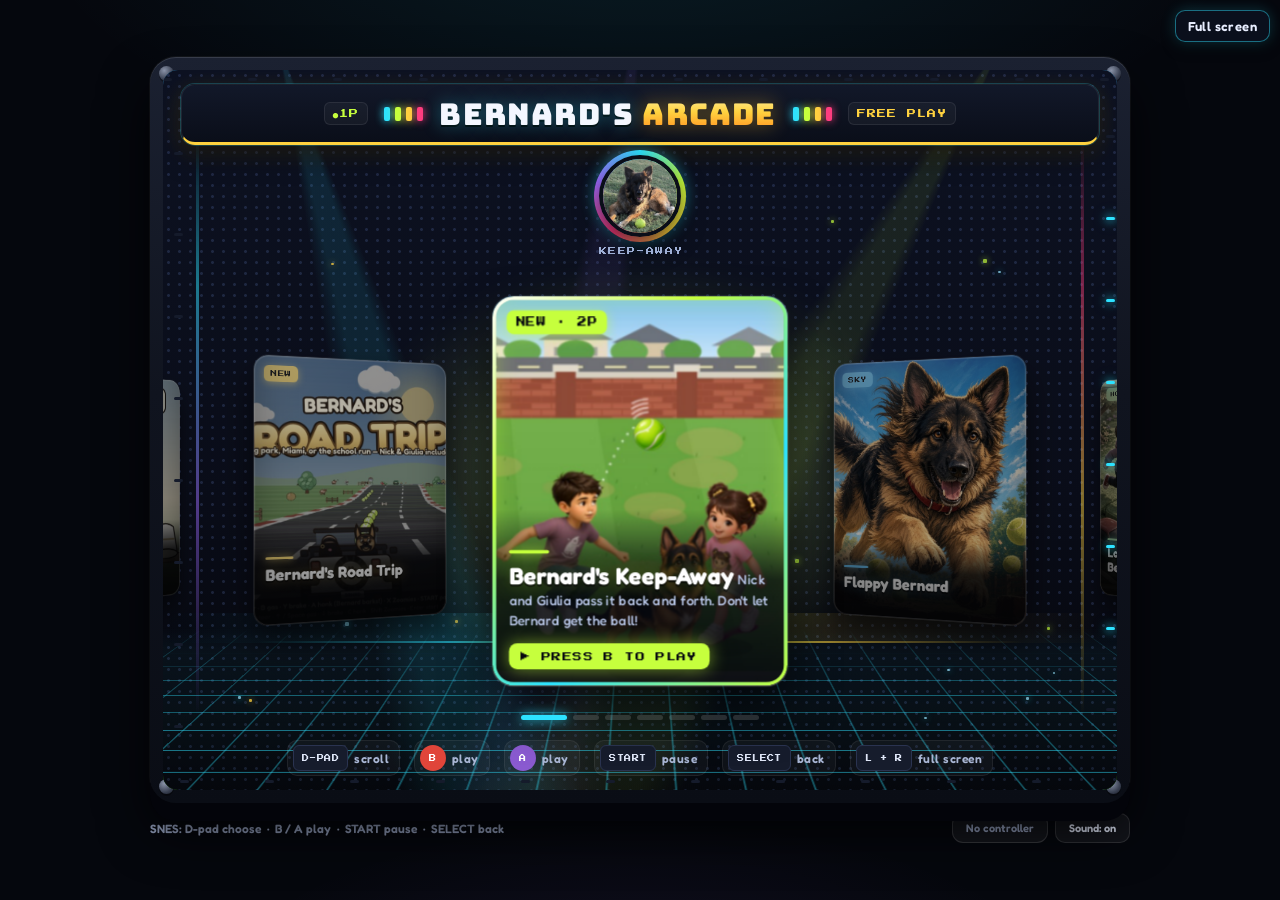
==== commit 12f4f724: "Road Trip: pick your game at Tinman Social, and a new Hoops machine - The Tinman stop opens a choice" ====
--- a/arcade.html
+++ b/arcade.html
@@ -1975,7 +1975,7 @@
   ctx.fillStyle = 'rgba(220,235,255,' + (0.5 * rain).toFixed(3) + ')';
   for (let i = 0; i < 18 * rain; i++) { const d = DROPS[i + 100], ph = (time * 3 + d.v * 7) % 1; ell(ctx, d.x * W, H * 0.62 + d.y * H * 0.36, 4 + ph * 8, 1.5 + ph * 2); ctx.fill(); }
 }
-function startGame() { Music.play(route.id === 2 ? 0 : route.id); Music.duck(1); Radio.show(); ride = 'jeep'; swapScene = null; pupCups = 0; pup = null; storyKids = false; scene = null; slush = null; slushScore = 0; boat = false; skiers = 0; air = null; airJumps = 0; skisGot = 0; marinaNoticed = false; bannerOverride = null; rain = 0; rainTrip = 0; rainSaid = 0; rainOn = false; bridgeJumps = 0; workYelled = 0; onRamp = null; rampLift = 0; plane = false; flyAlt = 0.5; rings = 0; airportNoticed = false; buildTrack(); position = 0; speed = 0; playerX = 0; steer = 0; score = 0; balls = 0; timer = route.time || TUNE.startTime; timerAcc = 0; stage = 0; stageBanner = 150; boostMeter = 0; boosting = 0; dizzy = 0; bubble = null; titaBubble = { text: route.story ? 'School\'s out in 10 minutes. ¡Vamos!' : '¡Vamos, Bernard!', life: 180 }; passes = 0; particles = []; texts = []; state = 'intro'; introTimer = 0; }
+function startGame() { Music.play(route.id === 2 ? 0 : route.id); Music.duck(1); Radio.show(); ride = 'jeep'; swapScene = null; pupCups = 0; pup = null; storyKids = false; scene = null; slush = null; slushScore = 0; tin = null; hoops = null; hoopsScore = 0; tinGame = null; boat = false; skiers = 0; air = null; airJumps = 0; skisGot = 0; marinaNoticed = false; bannerOverride = null; rain = 0; rainTrip = 0; rainSaid = 0; rainOn = false; bridgeJumps = 0; workYelled = 0; onRamp = null; rampLift = 0; plane = false; flyAlt = 0.5; rings = 0; airportNoticed = false; buildTrack(); position = 0; speed = 0; playerX = 0; steer = 0; score = 0; balls = 0; timer = route.time || TUNE.startTime; timerAcc = 0; stage = 0; stageBanner = 150; boostMeter = 0; boosting = 0; dizzy = 0; bubble = null; titaBubble = { text: route.story ? 'School\'s out in 10 minutes. ¡Vamos!' : '¡Vamos, Bernard!', life: 180 }; passes = 0; particles = []; texts = []; state = 'intro'; introTimer = 0; }
 function quitToArcade() { if (typeof window.BRT.onQuit === 'function') { stop(); window.BRT.onQuit(); } else goTitle(); }
 function say(text, who = 'b') { if (who === 'b') bubble = { text, life: 90 }; else titaBubble = { text, life: 110 }; }
 function floatText(x, y, str, color = C.cream) { texts.push({ x, y, str, color, life: 50 }); }
@@ -2190,9 +2190,111 @@
   if (kind === 'car') { sfx.crash(); dizzy = 1.2; say(pick(['YIPE!', 'Ruff!!', 'Whoa!'])); titaBubble = { text: pick(['¡Cuidado!', 'Oops!', 'Sorry!']), life: 90 }; bounce = 6; } else { sfx.bump(); dizzy = 0.6; say(pick(['Bonk!', 'Oof!'])); }
 }
 function finishRun() { Music.stop(); state = 'finish'; finishTimer = 0; if (route.story) { say('HOME!! HOME!! HOME!!'); } tally = { time: timer * 15, balls: balls * 10 + pupCups * 250, timeTotal: timer * 15, ballsTotal: balls * 10, cupsTotal: pupCups * 250, shown: 0 }; sfx.win(); say('WE MADE IT!!'); titaBubble = { text: '¡Llegamos!', life: 300 }; }
+/* ---- TINMAN SOCIAL: pick a game (Slush Rush or the basketball machine), then HOOPS itself ---- */
+let tin = null, hoops = null, hoopsScore = 0, tinGame = null;
+// any face button, Start, the gas / brake keys, the d-pad up / down or a tap. The radio's L / R are left alone.
+function gamePress() {
+  if (hit.gas || hit.brake || hit.horn || hit.boost || hit.start || hit.up || hit.down || hit.tap) return true;
+  for (let i = 0; i < pad.buttons.length; i++) if (pad.buttons[i] && !pad.prevButtons[i] && i !== padMap.radioPrev && i !== padMap.radioNext) return true;
+  return false;
+}
+function startTinGame(i) {
+  sfx.check(); tinGame = i === 0 ? 'slush' : 'hoops';
+  if (i === 0) { state = 'slush'; slush = { phase: 'intro', t: 0, round: 0, rounds: 6, marker: 0, dir: 1, speed: 1.15, result: null, total: 0, who: 'nic', cups: [] }; }
+  else { state = 'hoops'; hoops = { phase: 'intro', t: 0, left: HOOPS_TIME, x: 0, ph: 0, balls: [], total: 0, streak: 0, best: 0, made: 0, shots: 0, who: 'nic', cool: 0, flash: 0, msg: null, lastTick: 99 }; }
+}
+function updateTinPick(dt) {
+  const T = tin; T.t += dt; time += dt; frame++; updateFx();
+  if (hit.left || hit.right || hit.up || hit.down) { T.idx = 1 - T.idx; sfx.menu(); }
+  if (T.t < 0.35) return;
+  if (hit.tap) { startTinGame(touch.tapX < 0.5 ? 0 : 1); return; }
+  if (hit.gas || hit.start || hit.horn) startTinGame(T.idx);
+}
+const HOOPS_TIME = 30, HOOP_AMP = 190, HOOP_Y = 208, BALL_FLY = 0.55;
+function hoopXAt(ph) { return Math.sin(ph) * HOOP_AMP; }
+function updateHoops(dt) {
+  const S = hoops; S.t += dt; time += dt; frame++; updateFx(); if (S.flash > 0) S.flash -= dt; if (S.msg) { S.msg.life -= dt; if (S.msg.life <= 0) S.msg = null; }
+  if (S.phase === 'intro') { if (S.t > 3 || (S.t > 0.4 && gamePress())) { S.phase = 'play'; S.t = 0; sfx.ding(); } return; }
+  if (S.phase === 'done') { if (S.t > 3 || (S.t > 0.9 && gamePress())) { hoopsScore = S.total; score += S.total; state = 'playing'; Music.duck(1); timer += 20; floatText(W / 2, 250, 'HOOPS +' + S.total + ' · +20s', C.gold); say(pick(['SWISH!! SWISH!!', 'Can I chew the ball??'])); titaBubble = { text: 'Home before sunset, everybody!', life: 170 }; steer = 0; } return; }
+  // the hoop slides side to side, a little quicker as the clock runs down
+  S.ph += dt * (1.9 + (1 - S.left / HOOPS_TIME) * 1.5); S.x = hoopXAt(S.ph);
+  S.cool = Math.max(0, S.cool - dt);
+  if (S.left > 0 && S.cool <= 0 && gamePress()) { S.balls.push({ t: 0, who: S.who, state: 'fly', x: 0, vx: 0 }); S.cool = 0.32; S.shots++; S.who = S.who === 'nic' ? 'giulia' : 'nic'; Audio_.tone(300, 620, 0.16, 'triangle', 0.1); }
+  for (const b of S.balls) {
+    b.t += dt;
+    if (b.state === 'fly' && b.t >= BALL_FLY) {
+      const d = Math.abs(S.x);
+      if (d < 40) { // through the hoop
+        b.state = 'made'; b.t = 0; S.made++; S.streak++; S.best = Math.max(S.best, S.streak);
+        const bonus = Math.min(60, 20 * (S.streak - 1)), pts = 60 + bonus; S.total += pts; S.flash = 0.25;
+        S.msg = { text: (S.streak >= 3 ? 'ON FIRE!  ' : d < 14 ? 'SWISH!  ' : '') + '+' + pts + (bonus ? '  (streak x' + S.streak + ')' : ''), col: S.streak >= 3 ? '#FFB53A' : '#FFE680', life: 0.9 };
+        Audio_.noise(0.12, 0.1); Audio_.tone(880, 1320, 0.12, 'sine', 0.14); if (S.streak >= 3) Audio_.tone(1320, 1760, 0.14, 'sine', 0.1, 0.1);
+        sparkle(W / 2, HOOP_Y + 10, 10, '#FFE680'); if (S.streak === 3) say(pick(['WOOF!! THREE IN A ROW!!', 'ON FIRE!!']));
+      } else { b.state = 'miss'; b.t = 0; b.vx = (d < 78 ? (S.x > 0 ? -1 : 1) : (S.x > 0 ? 1 : -1) * 0.3) * 220; if (S.streak >= 3) say('Awww!!'); S.streak = 0;
+        if (d < 78) { S.msg = { text: 'OFF THE RIM!', col: '#FF8A8A', life: 0.7 }; Audio_.tone(190, 120, 0.12, 'square', 0.12); Audio_.tone(260, 150, 0.1, 'square', 0.08, 0.08); } else { S.msg = { text: 'AIR BALL', col: '#FFFFFF', life: 0.6 }; Audio_.tone(240, 120, 0.2, 'sine', 0.08); } }
+    }
+  }
+  S.balls = S.balls.filter(b => b.state === 'fly' || b.t < 0.6);
+  if (S.left > 0) { S.left = Math.max(0, S.left - dt); const sec = Math.ceil(S.left); if (sec <= 5 && sec < S.lastTick && sec > 0) { S.lastTick = sec; Audio_.tone(1000, 1000, 0.06, 'square', 0.08); } }
+  if (S.left <= 0 && !S.balls.some(b => b.state === 'fly')) { S.phase = 'done'; S.t = 0; S.balls = []; Audio_.tone(196, 196, 0.7, 'sawtooth', 0.12); Audio_.tone(147, 147, 0.7, 'square', 0.08); setTimeout(() => { if (state === 'hoops') sfx.win(); }, 750); }
+}
+function basketball(g, x, y, r, spin) {
+  ell(g, x, y, r, r); fs(g, '#F08A2A', C.out, Math.max(1.5, r * 0.12));
+  g.save(); g.beginPath(); g.arc(x, y, r, 0, TAU); g.clip(); g.translate(x, y); g.rotate(spin); g.strokeStyle = '#3A1E0E'; g.lineWidth = Math.max(1.2, r * 0.09);
+  g.beginPath(); g.moveTo(-r, 0); g.lineTo(r, 0); g.moveTo(0, -r); g.lineTo(0, r); g.stroke(); g.beginPath(); g.arc(-r * 1.25, 0, r, -1, 1); g.stroke(); g.beginPath(); g.arc(r * 1.25, 0, r, Math.PI - 1, Math.PI + 1); g.stroke(); g.restore();
+  ell(g, x - r * 0.35, y - r * 0.4, r * 0.22, r * 0.14); fs(g, 'rgba(255,255,255,.35)', null);
+}
+function arcadeRoom() { dim(0.62); const bg = ctx.createLinearGradient(0, 0, 0, H); bg.addColorStop(0, 'rgba(40,16,70,.9)'); bg.addColorStop(1, 'rgba(12,8,30,.95)'); ctx.fillStyle = bg; ctx.fillRect(0, 0, W, H); }
+function drawTinPick() {
+  const T = tin, cx = W / 2; arcadeRoom();
+  textO(ctx, 'TINMAN SOCIAL', cx, 58, 44, C.gold, C.out, 'center', 9);
+  textO(ctx, 'One game before we go home. Which one?', cx, 100, 17, C.cream, null, 'center', 0, 600);
+  [['SLUSH RUSH', 'Stop the pour at the fill line', '6 pours'], ['HOOPS', 'Time your shots at the moving hoop', '30 seconds']].forEach(([name, line, len], i) => {
+    const sel = T.idx === i, w = 330, h = 300, x = cx - w - 20 + i * (w + 40), y = 130, mx = x + w / 2, bob = sel ? Math.sin(time * 5) * 3 : 0;
+    rr(ctx, x, y + bob, w, h, 20); fs(ctx, sel ? 'rgba(43,26,16,.95)' : 'rgba(43,26,16,.6)', sel ? C.gold : 'rgba(242,193,78,.35)', sel ? 6 : 3);
+    ctx.save(); ctx.translate(0, bob); ctx.globalAlpha = sel ? 1 : 0.7;
+    if (i === 0) { slushCup(ctx, mx - 60, y + 172, 0.62, 0.74, SLUSH_FLAVORS[0][1]); slushCup(ctx, mx, y + 172, 0.7, 0.74, SLUSH_FLAVORS[2][1]); slushCup(ctx, mx + 60, y + 172, 0.62, 0.74, SLUSH_FLAVORS[4][1]); }
+    else { rr(ctx, mx - 62, y + 34, 124, 80, 6); fs(ctx, '#F4F4F2', C.out, 3); rr(ctx, mx - 24, y + 62, 48, 36, 3); fs(ctx, null, '#D8303A', 4); ell(ctx, mx, y + 122, 36, 9); fs(ctx, null, '#F2622A', 6); ctx.strokeStyle = 'rgba(255,255,255,.85)'; ctx.lineWidth = 2; for (let k = -3; k <= 3; k++) { ctx.beginPath(); ctx.moveTo(mx + k * 10, y + 126); ctx.lineTo(mx + k * 6, y + 160); ctx.stroke(); } basketball(ctx, mx + (sel ? Math.sin(time * 3) * 26 : 0), y + 92 - (sel ? Math.abs(Math.sin(time * 3)) * 26 : 0), 22, time * 2); }
+    textO(ctx, name, mx, y + 212, 32, sel ? C.gold : C.cream, C.out, 'center', 7);
+    textO(ctx, line, mx, y + 246, 15, C.cream, null, 'center', 0, 600); textO(ctx, len, mx, y + 270, 13, '#9EE8FF', null, 'center', 0, 600);
+    ctx.restore();
+  });
+  drawKid(ctx, 'nic', 62, 470, 1.0, 0); drawKid(ctx, 'giulia', W - 62, 470, 1.0, 0);
+  if (Math.floor(time * 2.5) % 2 === 0) textO(ctx, '◀ ▶ choose   ·   B / Enter to play   ·   or tap a game', cx, 478, 17, '#C9F24D', C.out, 'center', 4);
+}
+function drawHoops() {
+  const S = hoops, cx = W / 2; arcadeRoom();
+  // the machine: cabinet, cage, scoreboard
+  rr(ctx, cx - 300, 26, 600, 498, 22); fs(ctx, '#2A1846', C.out, 4); rr(ctx, cx - 284, 110, 568, 330, 12); fs(ctx, '#140A26', '#6E3FD0', 3);
+  ctx.strokeStyle = 'rgba(255,255,255,.07)'; ctx.lineWidth = 1.5; for (let x = cx - 270; x < cx + 284; x += 26) { ctx.beginPath(); ctx.moveTo(x, 112); ctx.lineTo(x, 438); ctx.stroke(); } for (let y = 126; y < 438; y += 26) { ctx.beginPath(); ctx.moveTo(cx - 282, y); ctx.lineTo(cx + 282, y); ctx.stroke(); }
+  rr(ctx, cx - 284, 38, 568, 62, 10); fs(ctx, '#0A0612', '#F2622A', 3);
+  const led = (lab, val, x, col) => { textO(ctx, lab, x, 54, 11, 'rgba(255,244,214,.7)', null, 'center', 0, 600); textO(ctx, val, x, 78, 28, col, null, 'center', 0); };
+  led('TIME', String(Math.ceil(S.phase === 'intro' ? HOOPS_TIME : S.left)), cx - 190, S.left <= 5 && S.phase === 'play' ? '#FF5A4A' : '#FFE680'); led('SCORE', String(S.total), cx, '#9CFF9C'); led('STREAK', S.streak ? 'x' + S.streak : '-', cx + 190, S.streak >= 3 ? '#FFB53A' : '#9EE8FF');
+  // backboard + hoop
+  const hx = cx + (S.phase === 'intro' ? Math.sin(time * 1.9) * HOOP_AMP : S.x);
+  rr(ctx, hx - 70, HOOP_Y - 92, 140, 84, 6); fs(ctx, S.flash > 0 ? '#FFF6C9' : '#F4F4F2', C.out, 3); rr(ctx, hx - 26, HOOP_Y - 62, 52, 40, 3); fs(ctx, null, '#D8303A', 4);
+  // balls behind the rim (still coming down into it), then rim + net, then balls in front
+  const drawBall = b => { let x = cx, y, r; if (b.state === 'fly') { const p = b.t / BALL_FLY; y = 470 - (470 - HOOP_Y + 30) * p - Math.sin(p * Math.PI) * 70 + p * p * 30; r = lerp(30, 17, p); } else if (b.state === 'made') { x = cx + (hx - cx) * 0.0; y = HOOP_Y + 6 + b.t * 260; r = 17; x = b.hx === undefined ? (b.hx = hx) : b.hx; } else { x = cx + b.vx * b.t; y = HOOP_Y - 6 + b.t * b.t * 700 - b.t * 120; r = 17; } ctx.globalAlpha = b.state === 'fly' ? 1 : clamp(1 - (b.t - 0.3) / 0.3, 0, 1); basketball(ctx, x, y, r, b.t * 9); ctx.globalAlpha = 1; };
+  for (const b of S.balls) if (b.state !== 'fly' || b.t / BALL_FLY > 0.6) drawBall(b);
+  ell(ctx, hx, HOOP_Y, 40, 10); fs(ctx, null, C.out, 9); ell(ctx, hx, HOOP_Y, 40, 10); fs(ctx, null, '#F2622A', 5);
+  ctx.strokeStyle = 'rgba(255,255,255,.85)'; ctx.lineWidth = 2; for (let k = -4; k <= 4; k++) { ctx.beginPath(); ctx.moveTo(hx + k * 9.5, HOOP_Y + 6); ctx.lineTo(hx + k * 6, HOOP_Y + 48); ctx.stroke(); } for (const yy of [18, 32]) { ell(ctx, hx, HOOP_Y + yy, 34 - yy * 0.25, 5); ctx.stroke(); }
+  for (const b of S.balls) if (b.state === 'fly' && b.t / BALL_FLY <= 0.6) drawBall(b);
+  // the aim line and the next ball waiting on the rack
+  ctx.setLineDash([6, 10]); ctx.strokeStyle = 'rgba(255,255,255,.22)'; ctx.lineWidth = 3; ctx.beginPath(); ctx.moveTo(cx, 440); ctx.lineTo(cx, HOOP_Y + 14); ctx.stroke(); ctx.setLineDash([]);
+  rr(ctx, cx - 120, 452, 240, 24, 8); fs(ctx, '#3B2A5E', C.out, 3); for (const dx of [-70, 70]) basketball(ctx, cx + dx, 452, 20, 0.4); if (S.cool <= 0 && S.phase === 'play' && S.left > 0) basketball(ctx, cx, 448, 26, time * 2);
+  // kids either side
+  drawKid(ctx, 'nic', cx - 372, 330, 1.25, 0); drawKid(ctx, 'giulia', cx + 372, 330, 1.25, 0);
+  if (S.phase === 'play') { const kx = S.who === 'nic' ? cx - 372 : cx + 372; textO(ctx, (S.who === 'nic' ? 'NICK' : 'GIULIA') + "'S SHOT", kx, 388, 15, C.gold, C.out, 'center', 4); }
+  ctx.save(); ctx.translate(cx + 372, 150); bernardHead(ctx, 0, 0, 1.1, Math.sin(time * 6) * 0.6, true, false); ctx.restore();
+  if (S.msg) { ctx.globalAlpha = clamp(S.msg.life * 3, 0, 1); textO(ctx, S.msg.text, cx, 322 - (0.9 - S.msg.life) * 30, 26, S.msg.col, C.out, 'center', 6); ctx.globalAlpha = 1; }
+  if (S.phase === 'intro') { panel(cx - 240, 236, 480, 110, 16); textO(ctx, 'HOOPS', cx, 266, 34, C.gold, C.out, 'center', 7); textO(ctx, 'The ball flies straight up the middle.', cx, 300, 15, C.cream, null, 'center', 0, 600); textO(ctx, 'Shoot just before the hoop gets there!  3 in a row = ON FIRE', cx, 322, 14, '#FFE680', null, 'center', 0, 600); }
+  if (S.phase === 'done') { panel(cx - 240, 226, 480, 140, 16); textO(ctx, 'TIME!', cx, 256, 30, '#FF8A8A', C.out, 'center', 6); textO(ctx, 'TOTAL +' + S.total, cx, 298, 36, '#FFE680', C.out, 'center', 7); textO(ctx, S.made + ' of ' + S.shots + ' shots   ·   best streak ' + S.best, cx, 338, 15, C.cream, null, 'center', 0, 600); }
+  const prompt = S.phase === 'intro' ? 'Press any button to start' : S.phase === 'done' ? 'Press any button to get back in the Jeep' : 'Press any button (or tap) to shoot!';
+  textO(ctx, prompt, cx, 502, 15, C.cream, C.out, 'center', 4);
+}
 const SLUSH_LAG = 0.06; // seconds of TV/controller delay to forgive
 // any face button, Start, the gas/brake keys or a touch: whatever the kids mash stops the pour
-function slushPress() { return !!(hit.gas || hit.brake || hit.horn || hit.boost || hit.start || hit.up || hit.down || anyPadPress() >= 0); }
+function slushPress() { return gamePress(); }
 function updateSlush(dt) {
   const S = slush; S.t += dt; time += dt; frame++; updateFx();
   if (S.phase === 'intro') { if (S.t > 2.4 || (S.t > 0.3 && slushPress())) { S.phase = 'play'; S.t = 0; S.marker = 0; S.dir = 1; } return; }
@@ -2261,13 +2363,15 @@
       } else if (scene.kind === 'landing') { // taxi in, everybody back into the Jeep
         if (scene.t > 0.8 && !scene.b1) { scene.b1 = 1; sfx.bump(); } if (scene.t > 3.6 && !scene.b2) { scene.b2 = 1; sfx.check(); }
         if (scene.t > 5.2) { state = 'playing'; plane = false; const bonus = 50 * rings; position = (AIR.hangar + 12) * TUNE.segLen; playerX = 0; steer = 0; speed = TUNE.maxSpeed * 0.3; score += bonus; Music.duck(1); floatText(W / 2, 250, 'BACK IN THE JEEP' + (bonus ? '  +' + bonus : ''), C.gold); say('AGAIN!! AGAIN!!'); titaBubble = { text: 'Okay, now slushies. Tinman Social!', life: 170 }; }
-      } else { // tinman: stop, then start the Slush Rush minigame
-        if (scene.t > 1.6) { state = 'slush'; slush = { phase: 'intro', t: 0, round: 0, rounds: 6, marker: 0, dir: 1, speed: 1.15, result: null, total: 0, who: 'nic', cups: [] }; sfx.ding(); }
+      } else { // tinman: stop, then choose Slush Rush or Hoops
+        if (scene.t > 1.6) { state = 'tinpick'; tin = { idx: 0, t: 0 }; sfx.ding(); }
       }
       updateFx(); updateCars(dt, findSegment(position + playerZ)); Audio_.engineSet(speed / TUNE.maxSpeed, speed > 0);
       break;
     }
     case 'slush': updateSlush(dt); break;
+    case 'tinpick': updateTinPick(dt); break;
+    case 'hoops': updateHoops(dt); break;
     case 'swap': {
       const S = swapScene; S.t += dt; time += dt; frame++;
       speed = Math.max(0, speed - TUNE.maxSpeed * 0.8 * dt); position = increase(position, dt * speed, trackLength);
@@ -2546,7 +2650,7 @@
   dim(0.55); panel(W / 2 - 400, 34, 800, 472, 20);
   const story = route.story, cx = W / 2;
   textO(ctx, story ? 'THE SCHOOL RUN' : route.id === 1 ? 'MIAMI ROAD TRIP' : 'THE ROAD TRIP', cx, 72, 30, C.gold, C.out, 'center', 6);
-  textO(ctx, story ? 'Pick up Nick & Giulia at Oak Point Elementary, then Slush Rush at Tinman Social!' : 'Tita and Bernard are heading to the dog park. Get there before the sun goes down!', cx, 108, 16, C.cream, null, 'center', 0, 600);
+  textO(ctx, story ? 'Pick up Nick & Giulia at Oak Point Elementary, then pick a game at Tinman Social!' : 'Tita and Bernard are heading to the dog park. Get there before the sun goes down!', cx, 108, 16, C.cream, null, 'center', 0, 600);
   // the controller
   const px = cx, py = 262, g = ctx;
   g.save(); g.translate(px, py);
@@ -2836,7 +2940,7 @@
   if (state === 'title') { drawTitle(); return; }
   if (state === 'setup') { drawSetup(); return; }
   if (state === 'route') { drawRouteSelect(); return; }
-  drawRoad(); drawRain(); drawFx(); drawHUD();
+  drawRoad(); drawRain(); drawFx(); if (!(state === 'finish' && finishTimer > (route.story ? 4.2 : 0.8))) drawHUD();
   if (state === 'pupcup' && pup.t > 1) drawPupScene(pup.t - 1);
   if (state === 'scene' && scene.kind === 'school' && scene.t > 1) drawSceneSchool(scene.t - 1);
   if (state === 'scene' && scene.kind === 'marina' && scene.t > 0.8) drawSceneMarina(scene.t - 0.8);
@@ -2844,22 +2948,24 @@
   if (state === 'scene' && scene.kind === 'airport' && scene.t > 0.8) drawSceneAirport(scene.t - 0.8);
   if (state === 'scene' && scene.kind === 'landing' && scene.t > 0.6) drawSceneLanding(scene.t - 0.6);
   if (state === 'slush') drawSlush();
+  if (state === 'tinpick') drawTinPick();
+  if (state === 'hoops') drawHoops();
   if (state === 'swap' && swapScene.t > 0.9) drawSwapScene(swapScene.t - 0.9);
   if (state === 'intro') drawGuide();
   else if (state === 'paused') { dim(); textO(ctx, 'PAUSED', W / 2, 150, 48, C.gold, C.out, 'center', 9); drawMenu(240); }
   else if (state === 'quitconfirm') { dim(); textO(ctx, 'Quit to arcade?', W / 2, 170, 40, C.gold, C.out, 'center', 8); textO(ctx, 'Your trip will be lost.', W / 2, 220, 16, C.cream, null, 'center', 0, 600); drawMenu(280); }
   else if (state === 'gameover') { dim(0.7); textO(ctx, 'OUT OF TIME!', W / 2, 150, 56, '#FF8A8A', C.out, 'center', 9); textO(ctx, 'The sun went down on ' + STAGES[stage].name.toLowerCase() + '.', W / 2, 200, 18, C.cream, null, 'center', 0, 600); textO(ctx, 'Score ' + score, W / 2, 240, 24, C.cream, C.out, 'center', 5); drawMenu(300); }
-  else if (state === 'finish' && finishTimer > (route.story ? 4.2 : 0.8)) { const ft = finishTimer - (route.story ? 3.4 : 0); dim(Math.min(0.55, (ft - 0.8) / 1.5)); textO(ctx, route.story ? 'HOME SWEET HOME!' : 'YOU MADE IT!', W / 2, 120, 60, C.gold, C.out, 'center', 10); textO(ctx, route.story ? 'Nick & Giulia: "Best day ever!"  Bernard: zoomies in the backyard.' : 'Bernard is already running for the balls.', W / 2, 168, 18, C.cream, null, 'center', 0, 600); if (ft > 1.2) { textO(ctx, 'Time bonus', W / 2 - 40, 212, 22, C.cream, C.out, 'right', 4); textO(ctx, '+' + tally.timeTotal, W / 2, 212, 22, '#8ED8FF', C.out, 'left', 4); textO(ctx, 'Balls bonus', W / 2 - 40, 248, 22, C.cream, C.out, 'right', 4); textO(ctx, '+' + tally.ballsTotal, W / 2, 248, 22, '#DDFF8A', C.out, 'left', 4); textO(ctx, 'Cars passed: ' + passes + '   ·   Pup cups: ' + pupCups + ' (+' + tally.cupsTotal + ')' + (route.story ? '   ·   Slush Rush: +' + slushScore + (airJumps || skisGot ? '   ·   Boat jumps: ' + airJumps + '  Skis: ' + skisGot : '') + (rings ? '   ·   Rings: ' + rings : '') : ''), W / 2, 284, 16, C.cream, null, 'center', 0, 600); textO(ctx, 'SCORE  ' + score, W / 2, 326, 34, C.gold, C.out, 'center', 7); } if (tally.shown === 2) drawMenu(390); }
+  else if (state === 'finish' && finishTimer > (route.story ? 4.2 : 0.8)) { const ft = finishTimer - (route.story ? 3.4 : 0); dim(Math.min(0.55, (ft - 0.8) / 1.5)); textO(ctx, route.story ? 'HOME SWEET HOME!' : 'YOU MADE IT!', W / 2, 120, 60, C.gold, C.out, 'center', 10); textO(ctx, route.story ? 'Nick & Giulia: "Best day ever!"  Bernard: zoomies in the backyard.' : 'Bernard is already running for the balls.', W / 2, 168, 18, C.cream, null, 'center', 0, 600); if (ft > 1.2) { textO(ctx, 'Time bonus', W / 2 - 40, 212, 22, C.cream, C.out, 'right', 4); textO(ctx, '+' + tally.timeTotal, W / 2, 212, 22, '#8ED8FF', C.out, 'left', 4); textO(ctx, 'Balls bonus', W / 2 - 40, 248, 22, C.cream, C.out, 'right', 4); textO(ctx, '+' + tally.ballsTotal, W / 2, 248, 22, '#DDFF8A', C.out, 'left', 4); textO(ctx, 'Cars passed: ' + passes + '   ·   Pup cups: ' + pupCups + ' (+' + tally.cupsTotal + ')' + (route.story ? '   ·   ' + (tinGame === 'hoops' ? 'Hoops: +' + hoopsScore : 'Slush Rush: +' + slushScore) + (airJumps || skisGot ? '   ·   Boat jumps: ' + airJumps + '  Skis: ' + skisGot : '') + (rings ? '   ·   Rings: ' + rings : '') : ''), W / 2, 284, 16, C.cream, null, 'center', 0, 600); textO(ctx, 'SCORE  ' + score, W / 2, 326, 34, C.gold, C.out, 'center', 7); } if (tally.shown === 2) drawMenu(390); }
 }
 
 /* =====================================================================
    LOOP + PUBLIC API
    ===================================================================== */
-let raf = 0, last = 0, acc = 0, running = false;
+let raf = 0, last = 0, acc = 0, running = false, dbgFast = 1;
 function loop(ts) {
   if (!running) return; raf = requestAnimationFrame(loop);
   if (!last) last = ts; let dt = (ts - last) / 1000; last = ts; if (dt > 0.25) dt = 0.25; acc += dt;
-  let steps = 0; while (acc >= 1 / 60 && steps < 4) { update(1 / 60); acc -= 1 / 60; steps++; }
+  let steps = 0; while (acc >= 1 / 60 && steps < 4) { for (let q = 0; q < dbgFast; q++) update(1 / 60); acc -= 1 / 60; steps++; }
   render();
 }
 function start() {
@@ -2871,7 +2977,7 @@
 function stop() { running = false; cancelAnimationFrame(raf); Music.stop(); Audio_.engineSet(0, false); Audio_.sirenSet(0, 0); window.removeEventListener('keydown', onKeyDown); window.removeEventListener('keyup', onKeyUp); window.removeEventListener('blur', onBlur); document.removeEventListener('visibilitychange', onVis); window.removeEventListener('gamepadconnected', onGpc); }
 const onVis = () => { if (document.hidden && state === 'playing') { state = 'paused'; setMenu(['Resume', 'Restart Trip', 'Quit to Arcade']); Audio_.engineSet(0, false); } };
 const onGpc = () => { Audio_.init(); Audio_.engineOn(); };
-window.BRT = { start, stop, onQuit: null, get state() { return state; }, teleport(segIndex) { position = segIndex * TUNE.segLen; playerX = 0; }, cheat(v) { speed = v; }, stageStarts() { return stageStarts.concat([segments.length]); }, stops() { return stops.map(q => q.n); }, swaps() { return swaps.map(q => q.n); }, ride() { return ride; }, events() { return events.map(q => ({ kind: q.kind, n: q.n })); }, forks() { return forks.map(f => ({ decision: f.decision, L0: f.L0, Lb: f.Lb, L1: f.L1, R0: f.R0, Rb: f.Rb, R1: f.R1, off: f.offroadSide, chosen: f.chosen })); }, routeId() { return route.id; }, setRoute(i) { route = ROUTES[i]; STAGES = route.stages; }, setX(x) { playerX = x; }, lake() { return Object.assign({ boat, skiers, air: !!air, airJumps, skisGot, fork: marinaFork && { decision: marinaFork.decision, chosen: marinaFork.chosen } }, LAKE); }, skipScene() { if (state === 'scene') scene.t = 99; if (state === 'slush' && slush) { slush.phase = 'done'; slush.t = 99; } }, lakeItems() { const out = []; if (LAKE.from === undefined) return out; for (let n = LAKE.from; n < LAKE.to; n++) for (const sp of segments[n].sprites) if (sp.ramp || sp.pickup === 'skis' || sp.obstacle) out.push({ n, key: sp.key, offset: sp.offset }); return out; }, setBoat(v) { boat = v; }, airport() { return Object.assign({ plane, flyAlt, rings, lift: flyLiftAt(findSegment(position + playerZ).index), fork: airportFork && { decision: airportFork.decision, chosen: airportFork.chosen } }, AIR); }, setPlane(v) { plane = v; }, weather() { return { rain: +rain.toFixed(2), rainTrip: Math.round(rainTrip), bow: +rainbowAmt().toFixed(2) }; }, setRainTrip(v) { rainTrip = v; }, police() { return { stops: POLICE, vol: +sirenVol.toFixed(3), gain: Audio_.sirenGain ? +Audio_.sirenGain.gain.value.toFixed(4) : null, freq: Audio_.siren ? Math.round(Audio_.siren.frequency.value) : null }; }, radio() { return { idx: Radio.idx, title: Radio.st().title, wanted: Radio.wanted, chip: Music.on, duck: Radio.duckV, chipT: Radio.chipT, el: Radio.el ? { src: Radio.el.src.split('/').pop(), paused: Radio.el.paused, t: +Radio.el.currentTime.toFixed(2), vol: +Radio.el.volume.toFixed(2), muted: Radio.el.muted, dur: Radio.el.duration } : null }; }, radioEl() { return Radio.el; }, sound(v) { Audio_.on = v; }, rainOn() { return rainOn; }, work() { return { zones: WORK, bridgeJumps, air: !!air, airH: air ? Math.round(air.h) : 0, onRamp: !!onRamp, lift: Math.round(rampLift), rampLen: RAMP_LEN }; }, setAlt(v) { flyAlt = v; }, setSkiers(v) { skiers = v; }, setSpeed(v) { speed = v; }, dbg() { const sg = findSegment(position + playerZ); return { playerX: +playerX.toFixed(3), seg: sg.index, merge: sg.merge || null, mp: sg.mp1, mergeShift: mergeShift(sg, ((position + playerZ) % TUNE.segLen) / TUNE.segLen), speed: Math.round(speed), state, dizzy: +dizzy.toFixed(2), boat, skiers, airJumps }; }, wrecks() { return cars.filter(c => c.wreck).map(c => ({ seg: Math.floor(c.z / TUNE.segLen), offset: +c.offset.toFixed(2), t: +c.wreck.t.toFixed(2), speed: Math.round(c.speed) })); }, firstCar() { let b = null; for (const c of cars) if (!b || c.z < b.z) b = c; return { seg: Math.floor(b.z / TUNE.segLen), offset: b.offset, kind: b.kind }; } };
+window.BRT = { start, stop, onQuit: null, get state() { return state; }, teleport(segIndex) { position = segIndex * TUNE.segLen; playerX = 0; }, cheat(v) { speed = v; }, stageStarts() { return stageStarts.concat([segments.length]); }, stops() { return stops.map(q => q.n); }, swaps() { return swaps.map(q => q.n); }, ride() { return ride; }, events() { return events.map(q => ({ kind: q.kind, n: q.n })); }, forks() { return forks.map(f => ({ decision: f.decision, L0: f.L0, Lb: f.Lb, L1: f.L1, R0: f.R0, Rb: f.Rb, R1: f.R1, off: f.offroadSide, chosen: f.chosen })); }, routeId() { return route.id; }, setRoute(i) { route = ROUTES[i]; STAGES = route.stages; }, setX(x) { playerX = x; }, lake() { return Object.assign({ boat, skiers, air: !!air, airJumps, skisGot, fork: marinaFork && { decision: marinaFork.decision, chosen: marinaFork.chosen } }, LAKE); }, skipScene() { if (state === 'scene') scene.t = 99; if (state === 'tinpick') startTinGame(0); if (state === 'slush' && slush) { slush.phase = 'done'; slush.t = 99; } if (state === 'hoops' && hoops) { hoops.phase = 'done'; hoops.t = 99; hoops.left = 0; } }, lakeItems() { const out = []; if (LAKE.from === undefined) return out; for (let n = LAKE.from; n < LAKE.to; n++) for (const sp of segments[n].sprites) if (sp.ramp || sp.pickup === 'skis' || sp.obstacle) out.push({ n, key: sp.key, offset: sp.offset }); return out; }, setBoat(v) { boat = v; }, airport() { return Object.assign({ plane, flyAlt, rings, lift: flyLiftAt(findSegment(position + playerZ).index), fork: airportFork && { decision: airportFork.decision, chosen: airportFork.chosen } }, AIR); }, setPlane(v) { plane = v; }, weather() { return { rain: +rain.toFixed(2), rainTrip: Math.round(rainTrip), bow: +rainbowAmt().toFixed(2) }; }, setRainTrip(v) { rainTrip = v; }, police() { return { stops: POLICE, vol: +sirenVol.toFixed(3), gain: Audio_.sirenGain ? +Audio_.sirenGain.gain.value.toFixed(4) : null, freq: Audio_.siren ? Math.round(Audio_.siren.frequency.value) : null }; }, hoopAhead(sec) { if (!hoops) return 999; let ph = hoops.ph, left = hoops.left; for (let t = 0; t < sec; t += 1 / 60) { ph += (1 / 60) * (1.9 + (1 - left / HOOPS_TIME) * 1.5); left = Math.max(0, left - 1 / 60); } return hoopXAt(ph); }, fast(n) { dbgFast = n; }, clock(v) { if (v !== undefined) timer = v; return timer; }, cars(a, b) { const out = []; for (const c of cars) { const i = Math.floor(c.z / TUNE.segLen); if (i >= a && i <= b && !c.wreck) out.push({ i, x: +c.offset.toFixed(2), v: Math.round(c.speed) }); } return out; }, info() { return { state, stage, score, timer, seg: findSegment(position + playerZ).index, N: segments.length, x: +playerX.toFixed(2), speed: Math.round(speed), boat, plane, rain: +rain.toFixed(2), scene: scene && scene.kind, passes, balls, bridgeJumps, rings, airJumps }; }, tin() { return { state, pick: tin && tin.idx, game: tinGame, hoopsScore, slushScore, score, hoops: hoops && { phase: hoops.phase, left: +hoops.left.toFixed(1), x: Math.round(hoops.x), total: hoops.total, streak: hoops.streak, made: hoops.made, shots: hoops.shots, who: hoops.who, balls: hoops.balls.length } }; }, radio() { return { idx: Radio.idx, title: Radio.st().title, wanted: Radio.wanted, chip: Music.on, duck: Radio.duckV, chipT: Radio.chipT, el: Radio.el ? { src: Radio.el.src.split('/').pop(), paused: Radio.el.paused, t: +Radio.el.currentTime.toFixed(2), vol: +Radio.el.volume.toFixed(2), muted: Radio.el.muted, dur: Radio.el.duration } : null }; }, radioEl() { return Radio.el; }, sound(v) { Audio_.on = v; }, rainOn() { return rainOn; }, work() { return { zones: WORK, bridgeJumps, air: !!air, airH: air ? Math.round(air.h) : 0, onRamp: !!onRamp, lift: Math.round(rampLift), rampLen: RAMP_LEN }; }, setAlt(v) { flyAlt = v; }, setSkiers(v) { skiers = v; }, setSpeed(v) { speed = v; }, dbg() { const sg = findSegment(position + playerZ); return { playerX: +playerX.toFixed(3), seg: sg.index, merge: sg.merge || null, mp: sg.mp1, mergeShift: mergeShift(sg, ((position + playerZ) % TUNE.segLen) / TUNE.segLen), speed: Math.round(speed), state, dizzy: +dizzy.toFixed(2), boat, skiers, airJumps }; }, wrecks() { return cars.filter(c => c.wreck).map(c => ({ seg: Math.floor(c.z / TUNE.segLen), offset: +c.offset.toFixed(2), t: +c.wreck.t.toFixed(2), speed: Math.round(c.speed) })); }, firstCar() { let b = null; for (const c of cars) if (!b || c.z < b.z) b = c; return { seg: Math.floor(b.z / TUNE.segLen), offset: b.offset, kind: b.kind }; } };
 
 if (location.hash === '#sprites') {
   buildSprites(); ctx.fillStyle = '#9fd'; ctx.fillRect(0, 0, W, H);
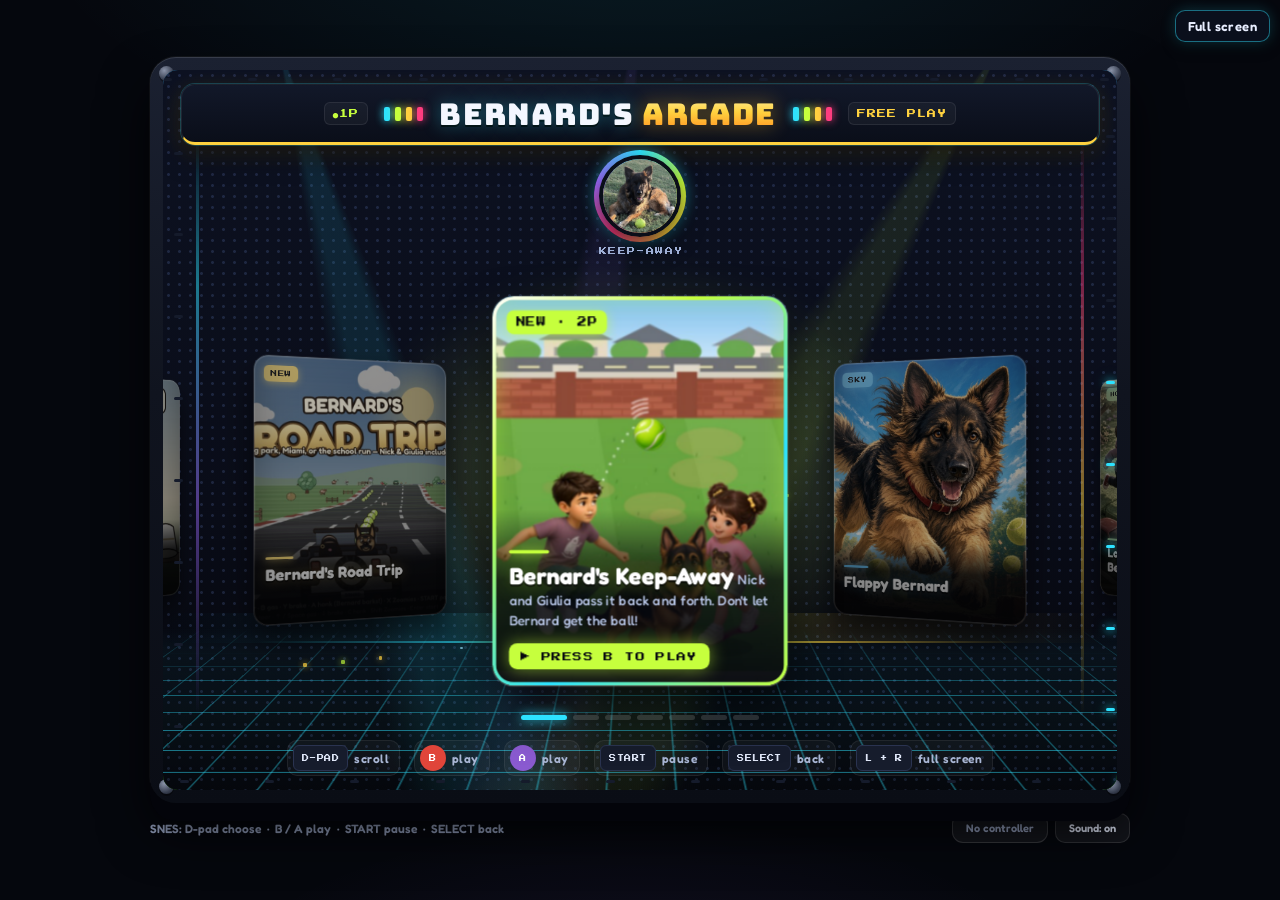
==== commit 9c9435c8: "Road Trip cleanup after a full play-through of all three routes - Cars passed was always 0: the chec" ====
--- a/arcade.html
+++ b/arcade.html
@@ -32,7 +32,7 @@
   .rb:active, .rb.held { background: rgba(242,193,78,.75); color: var(--ink); }
   #r-left { left: 18px; bottom: 22px; } #r-right { left: 96px; bottom: 22px; }
   #r-gas { right: 18px; bottom: 30px; width: 78px; height: 78px; } #r-brake { right: 108px; bottom: 18px; } #r-horn { right: 70px; bottom: 116px; } #r-boost { right: 150px; bottom: 96px; width: 56px; height: 56px; font-size: 12px; }
-  .rb.rs { width: 46px; height: 46px; font-size: 13px; } #r-rprev { left: 22px; bottom: 100px; } #r-rnext { left: 104px; bottom: 100px; }
+  .rb.rs { width: 44px; height: 44px; font-size: 13px; } #r-rprev { left: 30%; top: 12%; } #r-rnext { right: 30%; top: 12%; }
   #r-start { left: 50%; transform: translateX(-50%); bottom: 14px; width: 84px; height: 36px; border-radius: 18px; font-size: 13px; }
   /* Stay off the picker until this cabinet is opened. */
   #brt-root:not(.on){display:none !important}
@@ -1868,7 +1868,7 @@
 let padMap = loadPadMap();
 function loadPadMap() { try { const s = localStorage.getItem('brt_padmap'); if (s) return Object.assign({}, DEFAULT_PAD, JSON.parse(s)); } catch (e) { } return { ...DEFAULT_PAD }; }
 function savePadMap() { try { localStorage.setItem('brt_padmap', JSON.stringify(padMap)); } catch (e) { } }
-const keys = {}, latch = {}, touch = {}, pad = { connected: false, buttons: [], prevButtons: [], left: false, right: false, up: false, down: false, name: '' };
+const keys = {}, latch = {}, touch = {}, tapLatch = {}, pad = { connected: false, buttons: [], prevButtons: [], left: false, right: false, up: false, down: false, name: '' };
 let inp = {}, prevInp = {}, hit = {}, padToast = 0, shL = false, shR = false, shCombo = false;
 function readPad() {
   let gp = null; try { const gps = navigator.getGamepads ? navigator.getGamepads() : []; for (const g of gps) if (g && g.connected) { gp = g; break; } } catch (e) { }
@@ -1882,7 +1882,7 @@
   Object.assign(pad, { left, right, up, down });
 }
 function pollInput() {
-  readPad(); const b = pad.buttons, m = padMap, pb = i => !!b[i]; const k = {}; for (const c in keys) if (keys[c]) k[c] = true; for (const c in latch) { if (latch[c]) k[c] = true; latch[c] = false; }
+  readPad(); const b = pad.buttons, m = padMap, pb = i => !!b[i]; const k = {}; for (const c in tapLatch) { if (tapLatch[c]) touch[c] = true; } for (const c in keys) if (keys[c]) k[c] = true; for (const c in latch) { if (latch[c]) k[c] = true; latch[c] = false; }
   const n = {
     left: !!(k.ArrowLeft || k.KeyA || pad.left || touch.left), right: !!(k.ArrowRight || k.KeyD || pad.right || touch.right),
     up: !!(k.ArrowUp || k.KeyW || pad.up), down: !!(k.ArrowDown || k.KeyS || pad.down),
@@ -1893,7 +1893,7 @@
     start: !!(k.Enter || pb(m.start) || touch.start), select: !!(k.Escape || k.Backspace || pb(m.select)),
     radioPrev: !!(k.KeyQ || k.BracketLeft || touch.radioPrev), radioNext: !!(k.KeyE || k.BracketRight || touch.radioNext), tap: !!touch.tap
   };
-  touch.tap = false;
+  touch.tap = false; for (const c in tapLatch) { if (tapLatch[c]) { tapLatch[c] = false; const el = document.querySelector('#brt-touch [data-k="' + c + '"]'); if (el && !el.classList.contains('held')) touch[c] = false; } }
   prevInp = inp; inp = n; hit = {}; for (const key in n) hit[key] = n[key] && !prevInp[key];
   // shoulder buttons change station when let go, so holding L + R together (full screen) does not also retune the radio
   { const l = pb(m.radioPrev), r = pb(m.radioNext); if (l && r) shCombo = true; if (shL && !l && !shCombo) hit.radioPrev = true; if (shR && !r && !shCombo) hit.radioNext = true; if (!l && !r) shCombo = false; shL = l; shR = r; }
@@ -1907,7 +1907,7 @@
   // TV browsers often claim touch support with no touchscreen, so the on-screen buttons wait for an actual touch
   window.addEventListener('touchstart', () => box.classList.add('on'), { passive: true, once: true });
   canvas.addEventListener('pointerdown', ev => { const r = canvas.getBoundingClientRect(); touch.tap = true; touch.tapX = (ev.clientX - r.left) / r.width; Audio_.init(); });
-  box.querySelectorAll('.rb').forEach(el => { const k = el.dataset.k; const dn = ev => { ev.preventDefault(); touch[k] = true; el.classList.add('held'); Audio_.init(); Audio_.engineOn(); }; const upf = ev => { ev.preventDefault(); touch[k] = false; el.classList.remove('held'); }; el.addEventListener('pointerdown', dn); el.addEventListener('pointerup', upf); el.addEventListener('pointercancel', upf); el.addEventListener('pointerleave', upf); });
+  box.querySelectorAll('.rb').forEach(el => { const k = el.dataset.k; const dn = ev => { ev.preventDefault(); touch[k] = true; tapLatch[k] = true; el.classList.add('held'); Audio_.init(); Audio_.engineOn(); }; const upf = ev => { ev.preventDefault(); touch[k] = false; el.classList.remove('held'); }; el.addEventListener('pointerdown', dn); el.addEventListener('pointerup', upf); el.addEventListener('pointercancel', upf); el.addEventListener('pointerleave', upf); });
 }
 
 /* =====================================================================
@@ -1997,9 +1997,9 @@
       if (oldSeg.work && car.offset > 0.3) car.offset = Math.max(0, car.offset - dt * 1.2); // merge out of the closed lane
       car.offset = clamp(car.offset, -0.85, 0.85);
     }
-    const wasAhead = car.z > position + playerZ;
     car.z = increase(car.z, dt * car.speed, trackLength);
-    if (!car.wreck && wasAhead && !(car.z > position + playerZ) && car.z > position - 2000 && speed > car.speed) { passes++; score += 20; sfx.pass(); floatText(W / 2 + rnd(-80, 80), 330, 'Pass!', '#CFE8FF'); }
+    const wasAhead = car.ahead, aheadNow = car.z > position + playerZ; car.ahead = aheadNow; // remembered from the last frame, so the Jeep's own move counts
+    if (!car.wreck && !plane && wasAhead && !aheadNow && car.z > position - 2000 && speed > car.speed) { passes++; score += 20; sfx.pass(); floatText(W / 2 + rnd(-80, 80), 330, 'Pass!', '#CFE8FF'); }
     const newSeg = findSegment(car.z);
     if (oldSeg !== newSeg) { const i = oldSeg.cars.indexOf(car); if (i >= 0) oldSeg.cars.splice(i, 1); newSeg.cars.push(car); }
   }
@@ -2125,7 +2125,7 @@
   // timer + stage/checkpoints
   timerAcc += dt; if (timerAcc >= 1) { timerAcc -= 1; timer--; if (timer === 10) say("Hurry, Tita!"); if (timer <= 0) { timer = 0; state = 'gameover'; setMenu(['Try Again', 'Quit to Arcade']); Music.stop(); sfx.lose(); Audio_.engineSet(0, false); return; } }
   const segIdx = playerSeg.index; const newStage = segIdx >= stageStarts[2] ? 2 : segIdx >= stageStarts[1] ? 1 : 0;
-  if (newStage !== stage) { stage = newStage; bannerOverride = null; timer += route.cpTime || TUNE.checkpointTime; stageBanner = 170; sfx.check(); floatText(W / 2, 200, '+' + (route.cpTime || TUNE.checkpointTime) + ' seconds', '#9CFF9C'); say(pick(['New stage!', 'Keep going!'])); }
+  if (newStage !== stage) { stage = newStage; bannerOverride = null; timer += route.cpTime || TUNE.checkpointTime; stageBanner = 170; sfx.check(); floatText(W / 2, 290, '+' + (route.cpTime || TUNE.checkpointTime) + ' seconds', '#9CFF9C'); say(pick(['New stage!', 'Keep going!'])); }
   if (stageBanner > 0) stageBanner--;
   // background scroll
   skyOff = increase(skyOff, 0.001 * playerSeg.curve * speedPct, 1); hillOff = increase(hillOff, 0.002 * playerSeg.curve * speedPct, 1);
@@ -2287,8 +2287,8 @@
   if (S.phase === 'play') { const kx = S.who === 'nic' ? cx - 372 : cx + 372; textO(ctx, (S.who === 'nic' ? 'NICK' : 'GIULIA') + "'S SHOT", kx, 388, 15, C.gold, C.out, 'center', 4); }
   ctx.save(); ctx.translate(cx + 372, 150); bernardHead(ctx, 0, 0, 1.1, Math.sin(time * 6) * 0.6, true, false); ctx.restore();
   if (S.msg) { ctx.globalAlpha = clamp(S.msg.life * 3, 0, 1); textO(ctx, S.msg.text, cx, 322 - (0.9 - S.msg.life) * 30, 26, S.msg.col, C.out, 'center', 6); ctx.globalAlpha = 1; }
-  if (S.phase === 'intro') { panel(cx - 240, 236, 480, 110, 16); textO(ctx, 'HOOPS', cx, 266, 34, C.gold, C.out, 'center', 7); textO(ctx, 'The ball flies straight up the middle.', cx, 300, 15, C.cream, null, 'center', 0, 600); textO(ctx, 'Shoot just before the hoop gets there!  3 in a row = ON FIRE', cx, 322, 14, '#FFE680', null, 'center', 0, 600); }
-  if (S.phase === 'done') { panel(cx - 240, 226, 480, 140, 16); textO(ctx, 'TIME!', cx, 256, 30, '#FF8A8A', C.out, 'center', 6); textO(ctx, 'TOTAL +' + S.total, cx, 298, 36, '#FFE680', C.out, 'center', 7); textO(ctx, S.made + ' of ' + S.shots + ' shots   ·   best streak ' + S.best, cx, 338, 15, C.cream, null, 'center', 0, 600); }
+  if (S.phase === 'intro') { panel(cx - 240, 280, 480, 110, 16); textO(ctx, 'HOOPS', cx, 310, 34, C.gold, C.out, 'center', 7); textO(ctx, 'The ball flies straight up the middle.', cx, 344, 15, C.cream, null, 'center', 0, 600); textO(ctx, 'Shoot just before the hoop gets there!  3 in a row = ON FIRE', cx, 366, 14, '#FFE680', null, 'center', 0, 600); }
+  if (S.phase === 'done') { panel(cx - 240, 272, 480, 140, 16); textO(ctx, 'TIME!', cx, 302, 30, '#FF8A8A', C.out, 'center', 6); textO(ctx, 'TOTAL +' + S.total, cx, 344, 36, '#FFE680', C.out, 'center', 7); textO(ctx, S.made + ' of ' + S.shots + ' shots   ·   best streak ' + S.best, cx, 384, 15, C.cream, null, 'center', 0, 600); }
   const prompt = S.phase === 'intro' ? 'Press any button to start' : S.phase === 'done' ? 'Press any button to get back in the Jeep' : 'Press any button (or tap) to shoot!';
   textO(ctx, prompt, cx, 502, 15, C.cream, C.out, 'center', 4);
 }
@@ -2353,13 +2353,13 @@
         if (scene.t > 7.2) { state = 'playing'; storyKids = true; score += 500; timer += 15; Music.duck(1); floatText(W / 2, 250, 'PASSENGERS ABOARD  +500 · +15s', C.gold); say('BEST. DAY. EVER.'); titaBubble = { text: 'Seatbelts! Next stop: Tinman Social.', life: 170 }; steer = 0; }
       } else if (scene.kind === 'marina') { // pull into the marina lot, everybody onto the boat
         if (scene.t > 1.4 && !scene.b1) { scene.b1 = 1; sfx.bark(); } if (scene.t > 3.2 && !scene.b2) { scene.b2 = 1; sfx.splash(); }
-        if (scene.t > 6.4) { state = 'playing'; boat = true; skiers = 0; air = null; position = (LAKE.from + 12) * TUNE.segLen; playerX = 0; steer = 0; speed = TUNE.maxSpeed * 0.25; timer += 75; stageBanner = 170; bannerOverride = ['BONUS STAGE', 'LAKE LEWISVILLE']; Music.duck(1); sfx.check(); floatText(W / 2, 250, 'ALL ABOARD  +75s', C.gold); say('BOAT!! BOAT!! BOAT!!'); titaBubble = { text: 'Life jackets on. Find the jet skis!', life: 200 }; }
+        if (scene.t > 6.4) { state = 'playing'; boat = true; skiers = 0; air = null; position = (LAKE.from + 12) * TUNE.segLen; playerX = 0; steer = 0; speed = TUNE.maxSpeed * 0.25; timer += 75; stageBanner = 170; bannerOverride = ['BONUS STAGE', 'LAKE LEWISVILLE']; Music.duck(1); sfx.check(); floatText(W / 2, 290, 'ALL ABOARD  +75s', C.gold); say('BOAT!! BOAT!! BOAT!!'); titaBubble = { text: 'Life jackets on. Find the jet skis!', life: 200 }; }
       } else if (scene.kind === 'dock') { // tie up at the dock, back into the Jeep
         if (scene.t > 1.2 && !scene.b1) { scene.b1 = 1; sfx.splash(); } if (scene.t > 2.6 && !scene.b2) { scene.b2 = 1; sfx.check(); }
         if (scene.t > 5.2) { state = 'playing'; boat = false; rainOn = true; const bonus = 100 * skiers; skiers = 0; air = null; position = (LAKE.dock + 30) * TUNE.segLen; playerX = 0; steer = 0; speed = TUNE.maxSpeed * 0.3; score += bonus; Music.duck(1); floatText(W / 2, 250, 'BACK IN THE JEEP' + (bonus ? '  +' + bonus : ''), C.gold); say('THAT WAS THE BEST!!'); titaBubble = { text: 'Home stretch. Everybody buckled?', life: 170 }; }
       } else if (scene.kind === 'airport') { // pull up at the airfield, everybody into the plane
         if (scene.t > 1.6 && !scene.b1) { scene.b1 = 1; sfx.bark(); } if (scene.t > 4.2 && !scene.b2) { scene.b2 = 1; sfx.boost(); }
-        if (scene.t > 6.6) { state = 'playing'; plane = true; flyAlt = 0.5; position = (AIR.from + 2) * TUNE.segLen; playerX = 0; steer = 0; speed = TUNE.maxSpeed * 0.35; timer += 75; stageBanner = 170; bannerOverride = ['BONUS STAGE', 'FLYING OVER LITTLE ELM']; Music.duck(1); sfx.check(); floatText(W / 2, 250, 'WHEELS UP  +75s', C.gold); say('I CAN SEE OUR HOUSE!!'); titaBubble = { text: '▲ climb, ▼ dive. Fly through the rings!', life: 240 }; }
+        if (scene.t > 6.6) { state = 'playing'; plane = true; flyAlt = 0.5; position = (AIR.from + 2) * TUNE.segLen; playerX = 0; steer = 0; speed = TUNE.maxSpeed * 0.35; timer += 75; stageBanner = 170; bannerOverride = ['BONUS STAGE', 'FLYING OVER LITTLE ELM']; Music.duck(1); sfx.check(); floatText(W / 2, 290, 'WHEELS UP  +75s', C.gold); say('I CAN SEE OUR HOUSE!!'); titaBubble = { text: '▲ climb, ▼ dive. Fly through the rings!', life: 240 }; }
       } else if (scene.kind === 'landing') { // taxi in, everybody back into the Jeep
         if (scene.t > 0.8 && !scene.b1) { scene.b1 = 1; sfx.bump(); } if (scene.t > 3.6 && !scene.b2) { scene.b2 = 1; sfx.check(); }
         if (scene.t > 5.2) { state = 'playing'; plane = false; const bonus = 50 * rings; position = (AIR.hangar + 12) * TUNE.segLen; playerX = 0; steer = 0; speed = TUNE.maxSpeed * 0.3; score += bonus; Music.duck(1); floatText(W / 2, 250, 'BACK IN THE JEEP' + (bonus ? '  +' + bonus : ''), C.gold); say('AGAIN!! AGAIN!!'); titaBubble = { text: 'Okay, now slushies. Tinman Social!', life: 170 }; }
@@ -2640,7 +2640,7 @@
     else { ctx.globalAlpha = a * 0.8; ell(ctx, q.x, q.y, q.r, q.r * 0.8); fs(ctx, q.color, null); }
     ctx.globalAlpha = 1;
   }
-  for (const t of texts) { ctx.globalAlpha = clamp(t.life / 15, 0, 1); textO(ctx, t.str, t.x, t.y, 20, t.color, C.out, 'center', 4); ctx.globalAlpha = 1; }
+  for (const t of texts) { if (stageBanner > 0 && state === 'playing' && t.y < 240 && t.y > 150 && Math.abs(t.x - W / 2) < 330) continue; ctx.globalAlpha = clamp(t.life / 15, 0, 1); textO(ctx, t.str, t.x, t.y, 20, t.color, C.out, 'center', 4); ctx.globalAlpha = 1; }
 }
 function drawMenu(y, gap = 40, size = 26, x = W / 2, align = 'center') { menu.items.forEach((it, i) => { const sel = i === menu.idx; const yy = y + i * gap; if (sel) { ctx.save(); ctx.translate(align === 'left' ? x - 34 : W / 2 - 170, yy + Math.sin(time * 6) * 2); ctx.scale(0.55, 0.55); pawPrint(ctx, C.gold); ctx.restore(); } textO(ctx, it, x, yy, sel ? size + 2 : size, sel ? C.gold : C.cream, C.out, align, 5); }); }
 function pawPrint(g, color) { ell(g, 0, 8, 13, 10); fs(g, color, C.out, 2); for (const [dx, dy] of [[-15, -4], [-6, -13], [6, -13], [15, -4]]) { ell(g, dx, dy, 5.5, 6.5); fs(g, color, C.out, 2); } }
@@ -2680,10 +2680,10 @@
   label(px + 24, py + 8, px + 70, py - 118, 'START', 'pause', C.cream, 'left');
   label(px - 24, py + 8, px - 70, py - 118, 'SELECT', 'quit', C.cream, 'right');
   // tips + go
-  textO(ctx, 'Grab balls to fill ZOOMIES  ·  bones fill it right up  ·  stay on the road!', cx, 404, 14, '#FFE89A', null, 'center', 0, 600);
-  textO(ctx, 'L / R: change the radio station   ·   L + R together: full screen', cx, 424, 13, '#9EE8FF', null, 'center', 0, 600);
-  textO(ctx, 'Keyboard: ← → steer · ↑ / Space gas · ↓ brake · C honk · Shift Zoomies · Q / E radio · Esc quit', cx, 442, 12, 'rgba(255,244,214,.6)', null, 'center', 0, 500);
-  if (Math.floor(time * 2.5) % 2 === 0) textO(ctx, 'PRESS B TO DRIVE!', cx, 478, 24, '#C9F24D', C.out, 'center', 5);
+  textO(ctx, 'Grab balls to fill ZOOMIES  ·  bones fill it right up  ·  stay on the road!', cx, 414, 14, '#FFE89A', null, 'center', 0, 600);
+  textO(ctx, 'L / R: change the radio station   ·   L + R together: full screen', cx, 433, 13, '#9EE8FF', null, 'center', 0, 600);
+  textO(ctx, 'Keyboard: ← → steer · ↑ / Space gas · ↓ brake · C honk · Shift Zoomies · Q / E radio · Esc quit', cx, 451, 12, 'rgba(255,244,214,.6)', null, 'center', 0, 500);
+  if (Math.floor(time * 2.5) % 2 === 0) textO(ctx, 'PRESS B TO DRIVE!', cx, 482, 22, '#C9F24D', C.out, 'center', 5);
 }
 function hintBar() { ctx.fillStyle = 'rgba(20,12,8,.55)'; ctx.fillRect(0, H - 54, W, 54); textO(ctx, 'SNES: D-pad steer · B gas · Y brake · A honk (Bernard barks!) · X Zoomies · START pause · SELECT quit', W / 2, H - 36, 14, C.cream, null, 'center', 0, 600); textO(ctx, 'Keyboard: ← → steer · ↑ / Space gas · ↓ brake · C honk · Shift Zoomies · Q / E radio · Enter start · Esc quit · M mute', W / 2, H - 17, 13, 'rgba(255,244,214,.75)', null, 'center', 0, 500); }
 function drawTitle() {
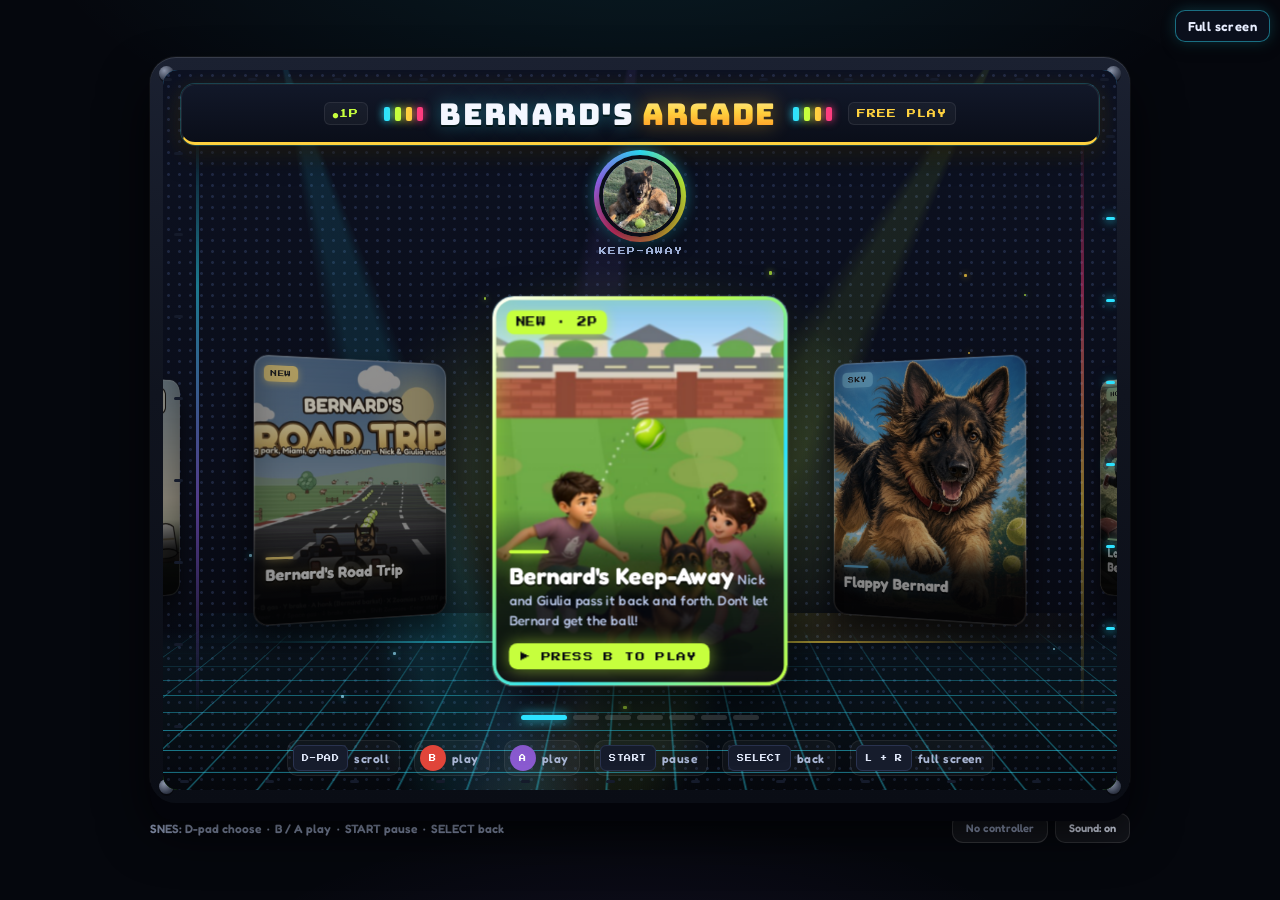
==== commit b5c47141: "Road Trip: radio off until turned on, a rebuilt Hoops, and more kinds of traffic - Radio: off every " ====
--- a/arcade.html
+++ b/arcade.html
@@ -1001,10 +1001,103 @@
   ell(g, 44, 40, 14, 14); fs(g, '#C98A5A', C.out, 2.2);
   g.beginPath(); g.moveTo(26, 34); g.lineTo(62, 34); g.lineTo(58, 20); g.lineTo(30, 20); g.closePath(); fs(g, '#1F2A44', C.out, 2.2); rr(g, 22, 32, 44, 6, 3); fs(g, '#16161A', C.out, 1.5); ell(g, 44, 26, 4, 4); fs(g, '#F2C14E', null);
 }
+/* ---- MORE TRAFFIC: cement truck, school bus, ice cream truck, fire truck, camper, motorcycle, tractor (all rear views) ---- */
+function truckBase(g, w, h, tyres) { ell(g, w / 2, h - 6, w * 0.45, 9); fs(g, 'rgba(0,0,0,.3)', null); for (const tx of tyres) { rr(g, tx - 15, h - 46, 30, 40, 8); fs(g, '#1A1A1C', C.out, 2); } }
+function tailLights(g, xs, y, w = 18, h = 16) { for (const lx of xs) { rr(g, lx, y, w, h, 3); fs(g, '#D7322A', C.out, 1.6); rr(g, lx + 2, y + 2, w * 0.4, h * 0.45, 2); fs(g, '#FFB3AD', null); } }
+function drawCementTruck(g) { // 200 x 236: the big striped drum, the chute folded up at the back
+  truckBase(g, 200, 236, [34, 66, 134, 166]);
+  rr(g, 14, 150, 172, 52, 6); fs(g, '#3A3A40', C.out, 2.6); rr(g, 6, 196, 188, 16, 4); fs(g, '#2B2B30', C.out, 2);
+  // drum
+  ell(g, 100, 96, 84, 84); fs(g, '#F4F4F2', C.out, 3);
+  g.save(); g.beginPath(); g.arc(100, 96, 82, 0, TAU); g.clip(); g.strokeStyle = '#FF7A1A'; g.lineWidth = 17;
+  for (let k = -3; k <= 3; k++) { g.beginPath(); g.moveTo(100 + k * 46 - 70, 190); g.quadraticCurveTo(100 + k * 46, 96, 100 + k * 46 + 70, 2); g.stroke(); }
+  g.restore(); ell(g, 100, 96, 84, 84); fs(g, null, C.out, 3);
+  ell(g, 100, 96, 26, 26); fs(g, '#8A8A90', C.out, 2.5); ell(g, 100, 96, 11, 11); fs(g, '#3A3A40', null);
+  // chute + ladder
+  g.beginPath(); g.moveTo(84, 122); g.lineTo(116, 122); g.lineTo(126, 176); g.lineTo(74, 176); g.closePath(); fs(g, '#B8BCC2', C.out, 2.4);
+  for (const y of [136, 150, 164]) { g.beginPath(); g.moveTo(80, y); g.lineTo(120, y); g.strokeStyle = 'rgba(0,0,0,.25)'; g.lineWidth = 2; g.stroke(); }
+  rr(g, 156, 60, 6, 96, 2); fs(g, '#8A8A90', C.out, 1.5); rr(g, 172, 60, 6, 96, 2); fs(g, '#8A8A90', C.out, 1.5); for (let y = 72; y < 150; y += 16) { g.fillStyle = '#8A8A90'; g.fillRect(160, y, 14, 3); }
+  tailLights(g, [18, 164], 170); rr(g, 80, 182, 40, 14, 2); fs(g, '#fff', C.out, 1.4); textO(g, 'MIX', 100, 189, 9, '#2B3A8A', null, 'center', 0);
+  for (const fx of [22, 178]) { rr(g, fx - 14, 200, 28, 20, 3); fs(g, '#16161A', null); }
+}
+function drawSchoolBus(g) { // 200 x 236
+  truckBase(g, 200, 236, [36, 164]);
+  rr(g, 12, 16, 176, 190, 16); fs(g, '#F7C416', C.out, 3);
+  rr(g, 26, 6, 148, 18, 8); fs(g, '#F7C416', C.out, 2.5); for (const [x, c] of [[40, '#FF3A2E'], [66, '#FFB020'], [134, '#FFB020'], [160, '#FF3A2E']]) { ell(g, x, 15, 6, 6); fs(g, c, C.out, 1.5); }
+  rr(g, 28, 30, 144, 22, 5); fs(g, '#16161A', null); textO(g, 'SCHOOL BUS', 100, 41, 15, '#F7C416', null, 'center', 0);
+  for (const wx of [24, 124]) { rr(g, wx, 60, 52, 44, 6); fs(g, '#2A3A50', C.out, 2); g.fillStyle = 'rgba(255,255,255,.22)'; g.fillRect(wx + 5, 64, 16, 8); }
+  rr(g, 80, 58, 40, 96, 5); fs(g, '#F7C416', C.out, 2.4); rr(g, 86, 64, 28, 34, 4); fs(g, '#2A3A50', C.out, 1.6); textO(g, 'EXIT', 100, 116, 9, '#16161A', null, 'center', 0);
+  // kids' heads in the windows
+  for (const [x, c] of [[40, '#D9A77A'], [58, '#E6B892'], [142, '#C98A5A'], [160, '#E6B892']]) { ell(g, x, 98, 8, 8); fs(g, c, C.out, 1.5); }
+  for (const y of [112, 150]) { g.fillStyle = '#16161A'; g.fillRect(14, y, 172, 5); }
+  tailLights(g, [20, 162], 164); for (const lx of [44, 142]) { rr(g, lx, 166, 14, 12, 3); fs(g, '#FFB020', C.out, 1.4); }
+  rr(g, 8, 196, 184, 16, 5); fs(g, '#16161A', C.out, 2); rr(g, 80, 176, 40, 14, 2); fs(g, '#fff', C.out, 1.4);
+}
+function drawIceCreamTruck(g) { // 190 x 230
+  truckBase(g, 190, 230, [34, 156]);
+  rr(g, 12, 44, 166, 158, 14); fs(g, '#FFF6FA', C.out, 3); rr(g, 12, 44, 166, 30, 14); fs(g, '#FF8FC0', null); rr(g, 12, 150, 166, 20, 0); fs(g, '#7FD8E8', null);
+  g.save(); g.beginPath(); rr(g, 12, 60, 166, 16, 0); g.clip(); for (let x = 12; x < 180; x += 22) { g.fillStyle = (x / 22 | 0) % 2 ? '#FF8FC0' : '#FFFFFF'; g.beginPath(); g.arc(x + 11, 62, 13, 0, Math.PI); g.fill(); } g.restore();
+  rr(g, 12, 44, 166, 158, 14); fs(g, null, C.out, 3);
+  rr(g, 34, 84, 122, 48, 6); fs(g, '#2A3A50', C.out, 2); g.fillStyle = 'rgba(255,255,255,.2)'; g.fillRect(40, 88, 30, 8);
+  textO(g, 'ICE CREAM', 95, 141, 15, '#E8328A', null, 'center', 0);
+  // the giant cone on the roof
+  g.beginPath(); g.moveTo(79, 22); g.lineTo(111, 22); g.lineTo(95, 50); g.closePath(); fs(g, '#E0A050', C.out, 2.2);
+  ell(g, 95, 16, 17, 15); fs(g, '#FF8FC0', C.out, 2.4); ell(g, 88, 6, 9, 8); fs(g, '#FFF6FA', C.out, 2); ell(g, 100, 3, 4, 4); fs(g, '#E8324A', C.out, 1.2);
+  tailLights(g, [18, 156], 174, 16, 14); rr(g, 6, 194, 178, 14, 5); fs(g, '#B8BCC2', C.out, 2); rr(g, 76, 176, 38, 13, 2); fs(g, '#fff', C.out, 1.4);
+}
+function drawFireTruck(g) { // 200 x 230
+  truckBase(g, 200, 230, [34, 66, 134, 166]);
+  rr(g, 12, 44, 176, 158, 10); fs(g, '#D8262A', C.out, 3); rr(g, 12, 96, 176, 12, 0); fs(g, '#F4F4F2', null); rr(g, 12, 112, 176, 5, 0); fs(g, '#FFC93C', null);
+  // roll-up door + hoses
+  rr(g, 40, 122, 120, 62, 4); fs(g, '#B8BCC2', C.out, 2); for (let y = 130; y < 182; y += 9) { g.fillStyle = 'rgba(0,0,0,.14)'; g.fillRect(42, y, 116, 2); }
+  for (const hx of [26, 174]) { ell(g, hx, 150, 11, 11); fs(g, '#F2C14E', C.out, 2); ell(g, hx, 150, 4, 4); fs(g, '#8A6A1E', null); }
+  textO(g, 'LITTLE ELM FIRE', 100, 78, 13, '#FFE680', C.out, 'center', 3); rr(g, 60, 52, 80, 14, 3); fs(g, '#F4F4F2', C.out, 1.5); textO(g, 'ENGINE 1', 100, 59, 9, '#D8262A', null, 'center', 0);
+  // ladder on top, light bar
+  rr(g, 30, 26, 140, 8, 3); fs(g, '#C9CDD4', C.out, 2); rr(g, 30, 38, 140, 8, 3); fs(g, '#C9CDD4', C.out, 2); for (let x = 40; x < 168; x += 14) { g.fillStyle = '#8A9098'; g.fillRect(x, 30, 3, 12); }
+  rr(g, 70, 8, 60, 14, 5); fs(g, '#2B2B30', C.out, 2); rr(g, 73, 10, 25, 10, 3); fs(g, '#FF3A2E', null); rr(g, 102, 10, 25, 10, 3); fs(g, '#3A7BFF', null);
+  tailLights(g, [18, 164], 186, 18, 14); rr(g, 6, 196, 188, 14, 4); fs(g, '#C9CDD4', C.out, 2);
+}
+function drawCamper(g) { // 200 x 236: the family RV, bikes on the back
+  truckBase(g, 200, 236, [36, 164]);
+  rr(g, 14, 14, 172, 190, 16); fs(g, '#F6EFDD', C.out, 3);
+  g.beginPath(); g.moveTo(14, 118); g.quadraticCurveTo(100, 92, 186, 118); g.lineTo(186, 138); g.quadraticCurveTo(100, 112, 14, 138); g.closePath(); fs(g, '#2EC4B6', null);
+  g.beginPath(); g.moveTo(14, 142); g.quadraticCurveTo(100, 116, 186, 142); g.lineTo(186, 150); g.quadraticCurveTo(100, 124, 14, 150); g.closePath(); fs(g, '#F2622A', null);
+  rr(g, 14, 14, 172, 190, 16); fs(g, null, C.out, 3);
+  rr(g, 52, 32, 96, 42, 8); fs(g, '#2A3A50', C.out, 2); g.fillStyle = 'rgba(255,255,255,.22)'; g.fillRect(58, 36, 28, 8); rr(g, 60, 52, 80, 22, 0); fs(g, '#E8D9A8', null); rr(g, 52, 32, 96, 42, 8); fs(g, null, C.out, 2);
+  rr(g, 152, 30, 5, 70, 2); fs(g, '#8A9098', C.out, 1.2); rr(g, 166, 30, 5, 70, 2); fs(g, '#8A9098', C.out, 1.2); for (let y = 40; y < 98; y += 13) { g.fillStyle = '#8A9098'; g.fillRect(155, y, 13, 3); }
+  // two bikes on the rack
+  g.strokeStyle = C.out; g.lineWidth = 2.5; for (const [bx, c] of [[70, '#E8324A'], [118, '#3C6FD8']]) { for (const dx of [-14, 14]) { ell(g, bx + dx, 172, 13, 13); g.strokeStyle = C.out; g.lineWidth = 4; g.stroke(); } g.beginPath(); g.moveTo(bx - 14, 172); g.lineTo(bx - 2, 154); g.lineTo(bx + 14, 172); g.moveTo(bx - 2, 154); g.lineTo(bx + 8, 154); g.strokeStyle = c; g.lineWidth = 4; g.stroke(); }
+  tailLights(g, [20, 164], 150, 16, 22); rr(g, 8, 194, 184, 14, 5); fs(g, '#B8BCC2', C.out, 2); rr(g, 82, 194, 36, 12, 2); fs(g, '#fff', C.out, 1.4);
+}
+function drawMotorcycle(g) { // 90 x 150: rider in a helmet and leather jacket
+  ell(g, 45, 144, 24, 6); fs(g, 'rgba(0,0,0,.3)', null);
+  rr(g, 36, 96, 18, 48, 8); fs(g, '#1A1A1C', C.out, 2);
+  rr(g, 30, 84, 30, 22, 6); fs(g, '#C8302A', C.out, 2.2); rr(g, 39, 100, 12, 8, 2); fs(g, '#FF5A4A', C.out, 1.2);
+  for (const k of [-1, 1]) { rr(g, 45 + k * 22 - 5, 92, 10, 26, 4); fs(g, '#B8BCC2', C.out, 1.6); }
+  for (const k of [-1, 1]) { g.beginPath(); g.moveTo(45 + k * 12, 86); g.lineTo(45 + k * 24, 112); g.strokeStyle = C.out; g.lineWidth = 12; g.stroke(); g.strokeStyle = '#2F4A7A'; g.lineWidth = 8; g.stroke(); }
+  rr(g, 22, 38, 46, 54, 14); fs(g, '#2B2B30', C.out, 2.5); rr(g, 30, 50, 30, 22, 4); fs(g, '#F2C14E', null); textO(g, 'TX', 45, 61, 12, '#2B2B30', null, 'center', 0);
+  for (const k of [-1, 1]) { g.beginPath(); g.moveTo(45 + k * 20, 46); g.lineTo(45 + k * 38, 70); g.strokeStyle = C.out; g.lineWidth = 11; g.stroke(); g.strokeStyle = '#2B2B30'; g.lineWidth = 7; g.stroke(); }
+  rr(g, 4, 66, 82, 6, 3); fs(g, '#8A9098', C.out, 1.5);
+  ell(g, 45, 24, 19, 20); fs(g, '#E8324A', C.out, 2.5); rr(g, 41, 5, 8, 30, 3); fs(g, '#F4F4F2', null);
+}
+function drawTractor(g) { // 200 x 200: slow green tractor with a hay bale on the back
+  ell(g, 100, 194, 92, 8); fs(g, 'rgba(0,0,0,.3)', null);
+  for (const tx of [34, 166]) { rr(g, tx - 26, 86, 52, 108, 14); fs(g, '#1A1A1C', C.out, 2.5); for (let y = 96; y < 188; y += 13) { g.beginPath(); g.moveTo(tx - 22, y); g.lineTo(tx, y + 7); g.lineTo(tx + 22, y); g.strokeStyle = '#3A3A40'; g.lineWidth = 3; g.stroke(); } }
+  rr(g, 56, 96, 88, 70, 8); fs(g, '#3FA34D', C.out, 2.6);
+  rr(g, 52, 16, 96, 86, 8); fs(g, '#3FA34D', C.out, 2.6); rr(g, 60, 24, 80, 50, 5); fs(g, '#2A3A50', C.out, 2); g.fillStyle = 'rgba(255,255,255,.2)'; g.fillRect(66, 28, 24, 8);
+  ell(g, 100, 60, 11, 11); fs(g, '#C98A5A', C.out, 2); g.beginPath(); g.moveTo(84, 54); g.bezierCurveTo(86, 38, 114, 38, 116, 54); g.closePath(); fs(g, '#E0C27A', C.out, 2); rr(g, 80, 52, 40, 5, 2); fs(g, '#E0C27A', C.out, 1.5);
+  rr(g, 44, 8, 112, 12, 5); fs(g, '#F2C14E', C.out, 2.2); ell(g, 100, 6, 6, 5); fs(g, '#FFB020', C.out, 1.5);
+  // slow-moving-vehicle triangle + the hay bale riding on the hitch
+  g.beginPath(); g.moveTo(100, 104); g.lineTo(122, 140); g.lineTo(78, 140); g.closePath(); fs(g, '#FF7A1A', '#C8302A', 5);
+  ell(g, 100, 170, 34, 22); fs(g, '#E6C36A', C.out, 2.5); for (let k = -2; k <= 2; k++) { g.beginPath(); g.moveTo(100 + k * 12, 150); g.lineTo(100 + k * 12, 190); g.strokeStyle = 'rgba(120,80,20,.35)'; g.lineWidth = 2; g.stroke(); }
+  for (const lx of [58, 132]) { rr(g, lx, 108, 10, 12, 3); fs(g, '#D7322A', C.out, 1.4); }
+}
 const carSprites = {
   sedan: ['#D84A3C', '#3C6FD8', '#E8C53C', '#4FA866', '#F2F2F2', '#8A4FB8'].map((col, i) => sprite('sedan' + i, 160, 110, 560, g => drawSedan(g, col))),
   pickup: ['#2F4A7A', '#8B2E2E', '#C9C9C9'].map((col, i) => sprite('pickup' + i, 170, 132, 600, g => drawPickup(g, col))),
   semi: [['#E9E9E9', 'TEXAS MELONS'], ['#4C86C6', 'LONE STAR ICE']].map(([col, lab], i) => sprite('semi' + i, 220, 268, 820, g => drawSemi(g, col, lab))),
+  cement: [sprite('cement0', 200, 236, 800, drawCementTruck)], bus: [sprite('bus0', 200, 236, 820, drawSchoolBus)], icecream: [sprite('icecream0', 190, 230, 700, drawIceCreamTruck)],
+  fire: [sprite('fire0', 200, 230, 800, drawFireTruck)], camper: [sprite('camper0', 200, 236, 800, drawCamper)], moto: [sprite('moto0', 90, 150, 260, drawMotorcycle)], tractor: [sprite('tractor0', 200, 200, 760, drawTractor)],
   jetski: ['#2EC4B6', '#F2C14E', '#E8324A', '#8A4FB8'].map((col, i) => sprite('jetski' + i, 120, 100, 420, g => drawJetski(g, col))),
   pontoon: [sprite('pontoon0', 220, 150, 900, drawPontoon)]
 };
@@ -1474,10 +1567,13 @@
   if (n % 29 === 10) { const lane = pick([-0.6, 0, 0.6]), red = h < 0.4; for (let k = 0; k < 5; k++) addSprite(n + k * 3, red ? 'ballR' : 'ballG', lane, { pickup: red ? 'red' : 'green' }); }
   if (n % 61 === 30) addSprite(n, 'bone', pick([-0.5, 0, 0.5]), { pickup: 'bone' });
 }
+// the fun traffic: about a third of the cars. No tractors in Miami.
+const CAR_FUN = ['cement', 'cement', 'bus', 'icecream', 'fire', 'camper', 'moto', 'moto', 'tractor'], CAR_FUN_CITY = ['cement', 'bus', 'icecream', 'icecream', 'fire', 'camper', 'moto', 'moto'];
+const CAR_SPEED = { semi: [0.26, 0.36], cement: [0.26, 0.34], bus: [0.3, 0.4], icecream: [0.26, 0.36], fire: [0.5, 0.62], camper: [0.3, 0.4], moto: [0.5, 0.66], tractor: [0.14, 0.2] };
 function addCars(from, to, count) {
   for (let i = 0; i < count; i++) {
-    const lane = pick([-0.66, 0, 0.66]); let zi = Math.floor(rnd(from, to)); for (let tries = 0; tries < 12 && (segments[zi].fork || segments[zi].merge || segments[zi].offroad || segments[zi].buffer || segments[zi].lake || segments[zi].airport); tries++) zi = Math.floor(rnd(from, to)); if (segments[zi].fork || segments[zi].merge || segments[zi].offroad || segments[zi].buffer || segments[zi].lake || segments[zi].airport) continue; const z = zi * TUNE.segLen; const kind = Math.random() < 0.15 ? 'semi' : Math.random() < 0.4 ? 'pickup' : 'sedan';
-    const s = pick(carSprites[kind]); const sp = TUNE.maxSpeed * (kind === 'semi' ? rnd(0.26, 0.36) : rnd(TUNE.trafficSpeed[0], TUNE.trafficSpeed[1]));
+    const lane = pick([-0.66, 0, 0.66]); let zi = Math.floor(rnd(from, to)); for (let tries = 0; tries < 12 && (segments[zi].fork || segments[zi].merge || segments[zi].offroad || segments[zi].buffer || segments[zi].lake || segments[zi].airport); tries++) zi = Math.floor(rnd(from, to)); if (segments[zi].fork || segments[zi].merge || segments[zi].offroad || segments[zi].buffer || segments[zi].lake || segments[zi].airport) continue; const z = zi * TUNE.segLen; const r0 = Math.random(), kind = r0 < 0.1 ? 'semi' : r0 < 0.42 ? pick(route.id === 1 ? CAR_FUN_CITY : CAR_FUN) : Math.random() < 0.4 ? 'pickup' : 'sedan';
+    const s = pick(carSprites[kind]), band = CAR_SPEED[kind] || TUNE.trafficSpeed, sp = TUNE.maxSpeed * rnd(band[0], band[1]);
     const car = { offset: lane, z, s, speed: sp, kind, w: s.ww / TUNE.roadW, dodge: 0, passed: false }; segments[findSegment(z).index].cars.push(car); cars.push(car);
   }
 }
@@ -1548,7 +1644,7 @@
   segments[N - 150].finishLine = true; for (let k = N - 118; k < N - 40; k++) segments[k].lot = true;
   addSprite(N - 80, 'home', 2.3, { solid: 1 }); addSprite(N - 110, 'signJewel', -1.4, { solid: 1 }); for (let k = N - 160; k < N - 150; k += 3) addSprite(k, 'ballG', 0.66, { pickup: 'green' });
   for (let k = N - 140; k < N; k += 7) { addSprite(k, pick(['house1', 'house2', 'house3', 'house4']), -2.2 - hash(k, 3) * 0.6, { solid: 1 }); if (k < N - 118 || k > N - 40) addSprite(k + 3, 'sapling', 1.4 + hash(k, 4) * 0.4, { solid: 1 }); else if (k + 3 < N - 100 || k + 3 > N - 62) addSprite(k + 3, pick(['house1', 'house2', 'house3', 'house4']), 2.3 + hash(k, 5) * 0.4, { solid: 1 }); }
-  addCars(20, stageStarts[1] - 80, 115); addCars(stageStarts[1], stageStarts[2] - 80, 125); addCars(stageStarts[2], N - 170, 140);
+  addCars(20, stageStarts[1] - 80, 135); addCars(stageStarts[1], stageStarts[2] - 80, 150); addCars(stageStarts[2], N - 170, 165);
 }
 let events = [], marinaFork = null, LAKE = {};
 function buildLake() { // the MARINA branch: a lot by the water, then Lake Lewisville itself, then the dock back on shore
@@ -1743,7 +1839,7 @@
   decorate(stageStarts[0] + 10, stageStarts[1], 0); decorate(stageStarts[1], stageStarts[2], 1); decorate(stageStarts[2], N - 150, 2); decorateWork(); placePolice();
   addSprite(N - 150, 'finish', 0, { finish: 1 }); for (let k = 0; k < 6; k++) { addSprite(N - 148 + k * 2, 'ballG', -0.66, { pickup: 'green' }); addSprite(N - 148 + k * 2, 'ballR', 0.66, { pickup: 'red' }); }
   for (let k = N - 140; k < N; k += 6) { addSprite(k, route.park, -2.2 - hash(k, 3), {}); addSprite(k + 3, route.park, 2.2 + hash(k, 4), {}); }
-  addCars(30, stageStarts[1], 100); addCars(stageStarts[1], stageStarts[2], 85); addCars(stageStarts[2], N - 170, 115);
+  addCars(30, stageStarts[1], 120); addCars(stageStarts[1], stageStarts[2], 100); addCars(stageStarts[2], N - 170, 135);
 }
 
 /* =====================================================================
@@ -1802,9 +1898,13 @@
   { title: 'Radio Off', off: true }
 ];
 const Radio = {
-  idx: 0, el: null, elIdx: -1, wanted: false, duckV: 1, level: 0.55, chipT: 0, blocked: false, retry: 0,
-  load() { try { const v = localStorage.getItem('brt_radio'); if (v !== null && v !== '' && STATIONS[+v]) this.idx = +v; } catch (e) { } },
-  save() { try { localStorage.setItem('brt_radio', String(this.idx)); } catch (e) { } },
+  idx: 4, last: 0, el: null, elIdx: -1, wanted: false, duckV: 1, level: 0.55, chipT: 0, blocked: false, retry: 0,
+  // the radio is off every time the game opens; `last` is the station it comes back on to
+  load() { try { const v = localStorage.getItem('brt_radio'); if (v !== null && v !== '' && STATIONS[+v] && !STATIONS[+v].off) this.last = +v; } catch (e) { } },
+  save() { if (this.st().off) return; this.last = this.idx; try { localStorage.setItem('brt_radio', String(this.idx)); } catch (e) { } },
+  isOn() { return !this.st().off; },
+  off() { return STATIONS.findIndex(q => q.off); },
+  toggle() { this.idx = this.isOn() ? this.off() : this.last; sfx.static(); this.show(); this.apply(); },
   st() { return STATIONS[this.idx]; },
   show() { this.chipT = 260; },
   // make the sound match the station: called when the game starts / stops music and when the station changes
@@ -1824,7 +1924,7 @@
   // a song that will not load falls back to the chiptune (the saved station is left alone)
   songFailed(at) { if (at !== this.idx || !this.st().src) return; this.idx = STATIONS.findIndex(q => q.chip); this.elIdx = -1; this.show(); this.apply(); },
   songEnded() { const n = STATIONS.length; for (let k = 1; k <= n; k++) { const j = (this.idx + k) % n; if (STATIONS[j].src) { this.idx = j; break; } } this.elIdx = -1; this.save(); this.show(); this.apply(); },
-  change(dir) { const n = STATIONS.length; this.idx = (this.idx + dir + n) % n; this.save(); sfx.static(); this.show(); this.apply(); },
+  change(dir) { const n = STATIONS.length; if (!this.isOn()) this.idx = this.last; else this.idx = (this.idx + dir + n) % n; this.save(); sfx.static(); this.show(); this.apply(); },
   // same rules as the chiptune: ducked in scenes and menus, silent with Sound Off
   sync() { if (!this.el) return; this.el.volume = clamp(this.level * this.duckV, 0, 1); this.el.muted = !Audio_.on; },
   // browsers hold a song back until the first key, tap or button press; keep trying until it starts
@@ -1835,7 +1935,7 @@
 function drawRadioChip() {
   if (Radio.chipT <= 0) return; const s = Radio.st(), a = clamp(Math.min(Radio.chipT, 260 - Radio.chipT) / 18, 0, 1);
   const driving = !(state === 'title' || state === 'route' || state === 'setup' || state === 'intro');
-  const label = s.off ? 'Radio Off' : '\u266A  ' + s.title; ctx.font = font(15, 700); const w = Math.max(190, ctx.measureText(label).width + 110), x = W / 2 - w / 2, y = driving ? 74 : 4;
+  const label = s.off ? 'Radio Off  ·  L / R turns it on' : '\u266A  ' + s.title; ctx.font = font(15, 700); const w = Math.max(190, ctx.measureText(label).width + 110), x = W / 2 - w / 2, y = driving ? 74 : 4;
   ctx.globalAlpha = a; panel(x, y, w, 28, 10);
   textO(ctx, label, W / 2, y + 14, 15, s.off ? 'rgba(255,244,214,.7)' : '#FFE680', null, 'center', 0);
   textO(ctx, '\u25C0 L', x + 12, y + 14, 11, 'rgba(255,244,214,.6)', null, 'left', 0, 600); textO(ctx, 'R \u25B6', x + w - 12, y + 14, 11, 'rgba(255,244,214,.6)', null, 'right', 0, 600);
@@ -1927,7 +2027,7 @@
 try { best = +localStorage.getItem('brt_best') || 0; } catch (e) { }
 
 function setMenu(items) { menu = { items, idx: 0 }; }
-function goTitle() { Music.play(route.id === 2 ? 0 : route.id); Music.duck(0.7); state = 'title'; setMenu(['Start Road Trip', 'Controller Setup', 'Sound: ' + (Audio_.on ? 'On' : 'Off')]); titleT = 0; position = 0; playerX = 0; speed = 0; Audio_.engineSet(0, false); }
+function goTitle() { Music.play(route.id === 2 ? 0 : route.id); Music.duck(0.7); state = 'title'; setMenu(['Start Road Trip', 'Controller Setup', 'Sound: ' + (Audio_.on ? 'On' : 'Off'), 'Radio: Off']); titleT = 0; position = 0; playerX = 0; speed = 0; Audio_.engineSet(0, false); }
 /* ---- WEATHER: in the story, a shower rolls in on the road home (after the marina fork, or after the boat ride) and clears up ---- */
 // rainTrip counts the segments driven since the last stage began; the shower builds, holds, then thins out
 const RAIN = { build: 90, hold: 1500, fade: 1100, bow: 1400 };
@@ -2201,7 +2301,7 @@
 function startTinGame(i) {
   sfx.check(); tinGame = i === 0 ? 'slush' : 'hoops';
   if (i === 0) { state = 'slush'; slush = { phase: 'intro', t: 0, round: 0, rounds: 6, marker: 0, dir: 1, speed: 1.15, result: null, total: 0, who: 'nic', cups: [] }; }
-  else { state = 'hoops'; hoops = { phase: 'intro', t: 0, left: HOOPS_TIME, x: 0, ph: 0, balls: [], total: 0, streak: 0, best: 0, made: 0, shots: 0, who: 'nic', cool: 0, flash: 0, msg: null, lastTick: 99 }; }
+  else { state = 'hoops'; hoops = newHoops(); }
 }
 function updateTinPick(dt) {
   const T = tin; T.t += dt; time += dt; frame++; updateFx();
@@ -2210,46 +2310,75 @@
   if (hit.tap) { startTinGame(touch.tapX < 0.5 ? 0 : 1); return; }
   if (hit.gas || hit.start || hit.horn) startTinGame(T.idx);
 }
-const HOOPS_TIME = 30, HOOP_AMP = 190, HOOP_Y = 208, BALL_FLY = 0.55;
+// HOOPS: 30 seconds on the basketball machine. The hoop slides side to side; the kid whose turn it is runs left / right
+// along the bottom and shoots straight up. The ball takes half a second to get there, so aim a little ahead of the hoop.
+const HOOPS_TIME = 30, HOOP_AMP = 190, HOOP_Y = 196, BALL_FLY = 0.5, AIM_MAX = 232, AIM_SPEED = 430, SHOOT_Y = 372;
+let hoopsBest = 0; try { hoopsBest = +localStorage.getItem('brt_hoops_best') || 0; } catch (e) { }
 function hoopXAt(ph) { return Math.sin(ph) * HOOP_AMP; }
+function hoopSpeed(left) { return 1.25 + (1 - left / HOOPS_TIME) * 1.15; }
+function newHoops() { return { phase: 'intro', t: 0, left: HOOPS_TIME, x: 0, ph: 0, aim: 0, balls: [], pops: [], total: 0, streak: 0, best: 0, made: 0, shots: 0, who: 'nic', cool: 0, flash: 0, net: 0, shake: 0, cheer: 0, msg: null, lastTick: 99, newBest: false, said10: false }; }
+function hoopsShoot(S) {
+  S.shots++; const money = S.shots % 5 === 0;
+  S.balls.push({ t: 0, who: S.who, state: 'fly', x: S.aim, money, fire: S.streak >= 3, vx: 0 });
+  S.cool = 0.36; Audio_.tone(300, 620, 0.16, 'triangle', 0.1);
+  // they swap after every money ball (every 5 shots)
+  if (money && S.left > 0.5) { S.who = S.who === 'nic' ? 'giulia' : 'nic'; S.pops.push({ x: S.aim, y: SHOOT_Y - 96, text: (S.who === 'nic' ? 'NICK' : 'GIULIA') + "'S TURN!", col: '#9EE8FF', life: 1.1 }); }
+}
+function hoopsLand(S, b) {
+  const d = Math.abs(b.x - S.x), hot = S.left <= 10;
+  if (d < 46) { // through the hoop
+    b.state = 'made'; b.t = 0; b.hx = S.x; S.made++; S.streak++; S.best = Math.max(S.best, S.streak);
+    const swish = d < 14, bonus = Math.min(50, 10 * (S.streak - 1)); let pts = 50 + bonus + (swish ? 25 : 0); if (b.money) pts *= 2; if (hot) pts *= 2;
+    S.total += pts; S.flash = 0.25; S.net = 0.35; S.cheer = 0.5;
+    S.pops.push({ x: S.x, y: HOOP_Y - 20, text: '+' + pts, col: b.money ? '#FFD23F' : '#9CFF9C', life: 0.9 });
+    S.msg = { text: S.streak >= 3 ? 'ON FIRE!  x' + S.streak : swish ? 'SWISH!' : b.money ? 'MONEY BALL!' : pick(['NICE!', 'BUCKET!', 'YES!']), col: S.streak >= 3 ? '#FFB53A' : '#FFE680', life: 0.8 };
+    Audio_.noise(0.12, 0.1); Audio_.tone(880, 1320, 0.12, 'sine', 0.14); if (S.streak >= 3) Audio_.tone(1320, 1760, 0.14, 'sine', 0.1, 0.1); if (b.money) Audio_.tone(1760, 2200, 0.16, 'triangle', 0.08, 0.16);
+    sparkle(W / 2 + S.x, HOOP_Y + 10, b.money ? 18 : 10, b.money ? '#FFD23F' : '#FFE680'); if (S.streak === 3) { say('WOOF!! THREE IN A ROW!!'); sfx.bark(); }
+  } else {
+    b.state = 'miss'; b.t = 0; const rim = d < 86, side = b.x > S.x ? 1 : -1; b.vx = rim ? side * 240 : side * 60; if (S.streak >= 3) say('Awww!!'); S.streak = 0;
+    if (rim) { S.shake = 0.3; S.msg = { text: 'OFF THE RIM!', col: '#FF8A8A', life: 0.7 }; Audio_.tone(190, 120, 0.12, 'square', 0.12); Audio_.tone(260, 150, 0.1, 'square', 0.08, 0.08); }
+    else { S.msg = { text: b.x > S.x ? '◀ TOO FAR RIGHT' : 'TOO FAR LEFT ▶', col: '#FFFFFF', life: 0.7 }; Audio_.tone(240, 120, 0.2, 'sine', 0.08); }
+  }
+}
 function updateHoops(dt) {
-  const S = hoops; S.t += dt; time += dt; frame++; updateFx(); if (S.flash > 0) S.flash -= dt; if (S.msg) { S.msg.life -= dt; if (S.msg.life <= 0) S.msg = null; }
-  if (S.phase === 'intro') { if (S.t > 3 || (S.t > 0.4 && gamePress())) { S.phase = 'play'; S.t = 0; sfx.ding(); } return; }
-  if (S.phase === 'done') { if (S.t > 3 || (S.t > 0.9 && gamePress())) { hoopsScore = S.total; score += S.total; state = 'playing'; Music.duck(1); timer += 20; floatText(W / 2, 250, 'HOOPS +' + S.total + ' · +20s', C.gold); say(pick(['SWISH!! SWISH!!', 'Can I chew the ball??'])); titaBubble = { text: 'Home before sunset, everybody!', life: 170 }; steer = 0; } return; }
-  // the hoop slides side to side, a little quicker as the clock runs down
-  S.ph += dt * (1.9 + (1 - S.left / HOOPS_TIME) * 1.5); S.x = hoopXAt(S.ph);
+  const S = hoops; S.t += dt; time += dt; frame++; updateFx();
+  for (const k of ['flash', 'net', 'shake', 'cheer']) if (S[k] > 0) S[k] -= dt;
+  if (S.msg) { S.msg.life -= dt; if (S.msg.life <= 0) S.msg = null; } for (const q of S.pops) { q.life -= dt; q.y -= dt * 46; } S.pops = S.pops.filter(q => q.life > 0);
+  if (S.phase === 'intro') { S.ph += dt * 1.25; S.x = hoopXAt(S.ph); if (S.t > 6 || (S.t > 0.4 && gamePress())) { S.phase = 'count'; S.t = 0; S.lastTick = 4; } return; }
+  if (S.phase === 'count') { S.ph += dt * 1.25; S.x = hoopXAt(S.ph); const n = 3 - Math.floor(S.t); if (n < S.lastTick && n > 0) { S.lastTick = n; Audio_.tone(660, 660, 0.1, 'square', 0.1); } if (S.t >= 3) { S.phase = 'play'; S.t = 0; S.lastTick = 99; Audio_.tone(990, 990, 0.3, 'square', 0.12); } }
+  if (S.phase === 'done') { if (S.t > 4.5 || (S.t > 1.2 && gamePress())) { hoopsScore = S.total; score += S.total; state = 'playing'; Music.duck(1); timer += 20; floatText(W / 2, 250, 'HOOPS +' + S.total + ' · +20s', C.gold); say(pick(['SWISH!! SWISH!!', 'Can I chew the ball??'])); titaBubble = { text: 'Home before sunset, everybody!', life: 170 }; steer = 0; } return; }
+  // run left / right along the bottom; a tap runs straight to that spot and shoots
+  if (inp.left) S.aim -= AIM_SPEED * dt; if (inp.right) S.aim += AIM_SPEED * dt; S.aim = clamp(S.aim, -AIM_MAX, AIM_MAX);
+  if (S.phase !== 'play') return;
+  S.ph += dt * hoopSpeed(S.left) * (S.left <= 10 ? 1.12 : 1); S.x = hoopXAt(S.ph);
   S.cool = Math.max(0, S.cool - dt);
-  if (S.left > 0 && S.cool <= 0 && gamePress()) { S.balls.push({ t: 0, who: S.who, state: 'fly', x: 0, vx: 0 }); S.cool = 0.32; S.shots++; S.who = S.who === 'nic' ? 'giulia' : 'nic'; Audio_.tone(300, 620, 0.16, 'triangle', 0.1); }
-  for (const b of S.balls) {
-    b.t += dt;
-    if (b.state === 'fly' && b.t >= BALL_FLY) {
-      const d = Math.abs(S.x);
-      if (d < 40) { // through the hoop
-        b.state = 'made'; b.t = 0; S.made++; S.streak++; S.best = Math.max(S.best, S.streak);
-        const bonus = Math.min(60, 20 * (S.streak - 1)), pts = 60 + bonus; S.total += pts; S.flash = 0.25;
-        S.msg = { text: (S.streak >= 3 ? 'ON FIRE!  ' : d < 14 ? 'SWISH!  ' : '') + '+' + pts + (bonus ? '  (streak x' + S.streak + ')' : ''), col: S.streak >= 3 ? '#FFB53A' : '#FFE680', life: 0.9 };
-        Audio_.noise(0.12, 0.1); Audio_.tone(880, 1320, 0.12, 'sine', 0.14); if (S.streak >= 3) Audio_.tone(1320, 1760, 0.14, 'sine', 0.1, 0.1);
-        sparkle(W / 2, HOOP_Y + 10, 10, '#FFE680'); if (S.streak === 3) say(pick(['WOOF!! THREE IN A ROW!!', 'ON FIRE!!']));
-      } else { b.state = 'miss'; b.t = 0; b.vx = (d < 78 ? (S.x > 0 ? -1 : 1) : (S.x > 0 ? 1 : -1) * 0.3) * 220; if (S.streak >= 3) say('Awww!!'); S.streak = 0;
-        if (d < 78) { S.msg = { text: 'OFF THE RIM!', col: '#FF8A8A', life: 0.7 }; Audio_.tone(190, 120, 0.12, 'square', 0.12); Audio_.tone(260, 150, 0.1, 'square', 0.08, 0.08); } else { S.msg = { text: 'AIR BALL', col: '#FFFFFF', life: 0.6 }; Audio_.tone(240, 120, 0.2, 'sine', 0.08); } }
-    }
-  }
-  S.balls = S.balls.filter(b => b.state === 'fly' || b.t < 0.6);
-  if (S.left > 0) { S.left = Math.max(0, S.left - dt); const sec = Math.ceil(S.left); if (sec <= 5 && sec < S.lastTick && sec > 0) { S.lastTick = sec; Audio_.tone(1000, 1000, 0.06, 'square', 0.08); } }
-  if (S.left <= 0 && !S.balls.some(b => b.state === 'fly')) { S.phase = 'done'; S.t = 0; S.balls = []; Audio_.tone(196, 196, 0.7, 'sawtooth', 0.12); Audio_.tone(147, 147, 0.7, 'square', 0.08); setTimeout(() => { if (state === 'hoops') sfx.win(); }, 750); }
-}
-function basketball(g, x, y, r, spin) {
-  ell(g, x, y, r, r); fs(g, '#F08A2A', C.out, Math.max(1.5, r * 0.12));
-  g.save(); g.beginPath(); g.arc(x, y, r, 0, TAU); g.clip(); g.translate(x, y); g.rotate(spin); g.strokeStyle = '#3A1E0E'; g.lineWidth = Math.max(1.2, r * 0.09);
+  if (S.left > 0 && S.cool <= 0) {
+    if (hit.tap) { S.aim = clamp((touch.tapX - 0.5) * W, -AIM_MAX, AIM_MAX); hoopsShoot(S); }
+    else if (hit.gas || hit.brake || hit.horn || hit.boost || hit.start || hit.up || hoopsPadPress()) hoopsShoot(S);
+  }
+  for (const b of S.balls) { b.t += dt; if (b.state === 'fly' && b.t >= BALL_FLY) hoopsLand(S, b); }
+  S.balls = S.balls.filter(b => b.state === 'fly' || b.t < 0.7);
+  if (S.left > 0) { S.left = Math.max(0, S.left - dt); const sec = Math.ceil(S.left);
+    if (S.left <= 10 && !S.said10) { S.said10 = true; S.msg = { text: 'DOUBLE POINTS!', col: '#FF7FB1', life: 1.4 }; sfx.ding(); }
+    if (sec <= 5 && sec < S.lastTick && sec > 0) { S.lastTick = sec; Audio_.tone(1000, 1000, 0.06, 'square', 0.08); } }
+  if (S.left <= 0 && !S.balls.some(b => b.state === 'fly')) { S.phase = 'done'; S.t = 0; S.balls = []; S.msg = null;
+    if (S.total > hoopsBest) { hoopsBest = S.total; S.newBest = true; try { localStorage.setItem('brt_hoops_best', String(hoopsBest)); } catch (e) { } }
+    Audio_.tone(196, 196, 0.7, 'sawtooth', 0.12); Audio_.tone(147, 147, 0.7, 'square', 0.08); setTimeout(() => { if (state === 'hoops') sfx.win(); }, 750); }
+}
+// any face button on the pad shoots (not the d-pad, which runs, and not the radio's L / R)
+function hoopsPadPress() { for (let i = 0; i < pad.buttons.length; i++) if (pad.buttons[i] && !pad.prevButtons[i] && i !== padMap.radioPrev && i !== padMap.radioNext && !(i >= 12 && i <= 15)) return true; return false; }
+function basketball(g, x, y, r, spin, gold) {
+  ell(g, x, y, r, r); fs(g, gold ? '#FFD23F' : '#F08A2A', C.out, Math.max(1.5, r * 0.12));
+  g.save(); g.beginPath(); g.arc(x, y, r, 0, TAU); g.clip(); g.translate(x, y); g.rotate(spin); g.strokeStyle = gold ? '#8A5A00' : '#3A1E0E'; g.lineWidth = Math.max(1.2, r * 0.09);
   g.beginPath(); g.moveTo(-r, 0); g.lineTo(r, 0); g.moveTo(0, -r); g.lineTo(0, r); g.stroke(); g.beginPath(); g.arc(-r * 1.25, 0, r, -1, 1); g.stroke(); g.beginPath(); g.arc(r * 1.25, 0, r, Math.PI - 1, Math.PI + 1); g.stroke(); g.restore();
-  ell(g, x - r * 0.35, y - r * 0.4, r * 0.22, r * 0.14); fs(g, 'rgba(255,255,255,.35)', null);
+  ell(g, x - r * 0.35, y - r * 0.4, r * 0.22, r * 0.14); fs(g, 'rgba(255,255,255,.4)', null);
 }
 function arcadeRoom() { dim(0.62); const bg = ctx.createLinearGradient(0, 0, 0, H); bg.addColorStop(0, 'rgba(40,16,70,.9)'); bg.addColorStop(1, 'rgba(12,8,30,.95)'); ctx.fillStyle = bg; ctx.fillRect(0, 0, W, H); }
 function drawTinPick() {
   const T = tin, cx = W / 2; arcadeRoom();
   textO(ctx, 'TINMAN SOCIAL', cx, 58, 44, C.gold, C.out, 'center', 9);
   textO(ctx, 'One game before we go home. Which one?', cx, 100, 17, C.cream, null, 'center', 0, 600);
-  [['SLUSH RUSH', 'Stop the pour at the fill line', '6 pours'], ['HOOPS', 'Time your shots at the moving hoop', '30 seconds']].forEach(([name, line, len], i) => {
+  [['SLUSH RUSH', 'Stop the pour at the fill line', '6 pours'], ['HOOPS', 'Run under the moving hoop and shoot', '30 seconds']].forEach(([name, line, len], i) => {
     const sel = T.idx === i, w = 330, h = 300, x = cx - w - 20 + i * (w + 40), y = 130, mx = x + w / 2, bob = sel ? Math.sin(time * 5) * 3 : 0;
     rr(ctx, x, y + bob, w, h, 20); fs(ctx, sel ? 'rgba(43,26,16,.95)' : 'rgba(43,26,16,.6)', sel ? C.gold : 'rgba(242,193,78,.35)', sel ? 6 : 3);
     ctx.save(); ctx.translate(0, bob); ctx.globalAlpha = sel ? 1 : 0.7;
@@ -2263,34 +2392,60 @@
   if (Math.floor(time * 2.5) % 2 === 0) textO(ctx, '◀ ▶ choose   ·   B / Enter to play   ·   or tap a game', cx, 478, 17, '#C9F24D', C.out, 'center', 4);
 }
 function drawHoops() {
-  const S = hoops, cx = W / 2; arcadeRoom();
+  const S = hoops, cx = W / 2, hot = S.phase === 'play' && S.left <= 10, playing = S.phase === 'play' || S.phase === 'count'; arcadeRoom();
   // the machine: cabinet, cage, scoreboard
-  rr(ctx, cx - 300, 26, 600, 498, 22); fs(ctx, '#2A1846', C.out, 4); rr(ctx, cx - 284, 110, 568, 330, 12); fs(ctx, '#140A26', '#6E3FD0', 3);
+  rr(ctx, cx - 300, 26, 600, 498, 22); fs(ctx, '#2A1846', C.out, 4);
+  rr(ctx, cx - 284, 110, 568, 330, 12); fs(ctx, '#140A26', hot ? (Math.floor(time * 6) % 2 ? '#FF7FB1' : '#FFD23F') : '#6E3FD0', hot ? 5 : 3);
   ctx.strokeStyle = 'rgba(255,255,255,.07)'; ctx.lineWidth = 1.5; for (let x = cx - 270; x < cx + 284; x += 26) { ctx.beginPath(); ctx.moveTo(x, 112); ctx.lineTo(x, 438); ctx.stroke(); } for (let y = 126; y < 438; y += 26) { ctx.beginPath(); ctx.moveTo(cx - 282, y); ctx.lineTo(cx + 282, y); ctx.stroke(); }
+  // court floor inside the cage, with a painted free-throw arc
+  ctx.fillStyle = '#B8743A'; ctx.fillRect(cx - 282, 404, 564, 34); ctx.fillStyle = 'rgba(0,0,0,.12)'; for (let x = cx - 282; x < cx + 282; x += 47) ctx.fillRect(x, 404, 2, 34);
+  ctx.strokeStyle = 'rgba(255,255,255,.55)'; ctx.lineWidth = 3; ctx.beginPath(); ctx.ellipse(cx, 404, 150, 22, 0, 0, Math.PI); ctx.stroke();
   rr(ctx, cx - 284, 38, 568, 62, 10); fs(ctx, '#0A0612', '#F2622A', 3);
   const led = (lab, val, x, col) => { textO(ctx, lab, x, 54, 11, 'rgba(255,244,214,.7)', null, 'center', 0, 600); textO(ctx, val, x, 78, 28, col, null, 'center', 0); };
-  led('TIME', String(Math.ceil(S.phase === 'intro' ? HOOPS_TIME : S.left)), cx - 190, S.left <= 5 && S.phase === 'play' ? '#FF5A4A' : '#FFE680'); led('SCORE', String(S.total), cx, '#9CFF9C'); led('STREAK', S.streak ? 'x' + S.streak : '-', cx + 190, S.streak >= 3 ? '#FFB53A' : '#9EE8FF');
+  led('TIME', String(Math.ceil(S.phase === 'intro' || S.phase === 'count' ? HOOPS_TIME : S.left)), cx - 213, S.left <= 5 && S.phase === 'play' ? '#FF5A4A' : '#FFE680'); led('SCORE', String(S.total), cx - 71, '#9CFF9C'); led('STREAK', S.streak ? 'x' + S.streak : '-', cx + 71, S.streak >= 3 ? '#FFB53A' : '#9EE8FF'); led('BEST', String(Math.max(hoopsBest, S.total)), cx + 213, '#FFFFFF');
+  if (hot) textO(ctx, 'x2', cx - 160, 78, 18, Math.floor(time * 6) % 2 ? '#FF7FB1' : '#FFD23F', null, 'center', 0);
+  // where the ball will come down, and whether the hoop will be there: the ring turns green when it is time to shoot
+  const ax = cx + S.aim, nextMoney = (S.shots + 1) % 5 === 0;
+  if (playing) {
+    const ahead = hoopXAt(S.ph + BALL_FLY * hoopSpeed(S.left) * (S.left <= 10 ? 1.12 : 1)), good = S.phase === 'play' && Math.abs(S.aim - ahead) < 40;
+    ctx.setLineDash([6, 10]); ctx.strokeStyle = good ? 'rgba(140,255,140,.75)' : 'rgba(255,255,255,.25)'; ctx.lineWidth = 3; ctx.beginPath(); ctx.moveTo(ax, SHOOT_Y - 76); ctx.lineTo(ax, HOOP_Y + 12); ctx.stroke(); ctx.setLineDash([]);
+    ell(ctx, ax, HOOP_Y, 40, 10); fs(ctx, good ? 'rgba(140,255,140,.22)' : null, good ? '#8CFF8C' : 'rgba(255,255,255,.4)', good ? 5 : 2.5);
+    if (good) textO(ctx, 'SHOOT!', ax, HOOP_Y + 74, 15, '#8CFF8C', C.out, 'center', 4);
+  }
   // backboard + hoop
-  const hx = cx + (S.phase === 'intro' ? Math.sin(time * 1.9) * HOOP_AMP : S.x);
-  rr(ctx, hx - 70, HOOP_Y - 92, 140, 84, 6); fs(ctx, S.flash > 0 ? '#FFF6C9' : '#F4F4F2', C.out, 3); rr(ctx, hx - 26, HOOP_Y - 62, 52, 40, 3); fs(ctx, null, '#D8303A', 4);
-  // balls behind the rim (still coming down into it), then rim + net, then balls in front
-  const drawBall = b => { let x = cx, y, r; if (b.state === 'fly') { const p = b.t / BALL_FLY; y = 470 - (470 - HOOP_Y + 30) * p - Math.sin(p * Math.PI) * 70 + p * p * 30; r = lerp(30, 17, p); } else if (b.state === 'made') { x = cx + (hx - cx) * 0.0; y = HOOP_Y + 6 + b.t * 260; r = 17; x = b.hx === undefined ? (b.hx = hx) : b.hx; } else { x = cx + b.vx * b.t; y = HOOP_Y - 6 + b.t * b.t * 700 - b.t * 120; r = 17; } ctx.globalAlpha = b.state === 'fly' ? 1 : clamp(1 - (b.t - 0.3) / 0.3, 0, 1); basketball(ctx, x, y, r, b.t * 9); ctx.globalAlpha = 1; };
+  const hx = cx + S.x + (S.shake > 0 ? Math.sin(time * 70) * 5 * (S.shake / 0.3) : 0);
+  rr(ctx, hx - 70, HOOP_Y - 84, 140, 78, 6); fs(ctx, S.flash > 0 ? '#FFF6C9' : '#F4F4F2', C.out, 3); rr(ctx, hx - 26, HOOP_Y - 58, 52, 38, 3); fs(ctx, null, '#D8303A', 4);
+  const drawBall = b => { let x, y, r; if (b.state === 'fly') { const p = b.t / BALL_FLY; x = cx + b.x; y = lerp(SHOOT_Y - 62, HOOP_Y - 8, p) - Math.sin(p * Math.PI) * 46; r = lerp(24, 17, p); if (b.fire) for (let k = 3; k >= 1; k--) { ell(ctx, x, y + k * 11, r * (1 - k * 0.2), r * (1 - k * 0.2)); fs(ctx, 'rgba(255,' + (120 + k * 30) + ',40,' + (0.5 - k * 0.12) + ')', null); } }
+    else if (b.state === 'made') { x = cx + b.hx; y = HOOP_Y + 4 + b.t * 250; r = 17; } else { x = cx + b.x + b.vx * b.t; y = HOOP_Y - 8 + b.t * b.t * 680 - b.t * 140; r = 17; }
+    ctx.globalAlpha = b.state === 'fly' ? 1 : clamp(1 - (b.t - 0.35) / 0.35, 0, 1); basketball(ctx, x, y, r, b.t * 9, b.money); ctx.globalAlpha = 1; };
   for (const b of S.balls) if (b.state !== 'fly' || b.t / BALL_FLY > 0.6) drawBall(b);
   ell(ctx, hx, HOOP_Y, 40, 10); fs(ctx, null, C.out, 9); ell(ctx, hx, HOOP_Y, 40, 10); fs(ctx, null, '#F2622A', 5);
-  ctx.strokeStyle = 'rgba(255,255,255,.85)'; ctx.lineWidth = 2; for (let k = -4; k <= 4; k++) { ctx.beginPath(); ctx.moveTo(hx + k * 9.5, HOOP_Y + 6); ctx.lineTo(hx + k * 6, HOOP_Y + 48); ctx.stroke(); } for (const yy of [18, 32]) { ell(ctx, hx, HOOP_Y + yy, 34 - yy * 0.25, 5); ctx.stroke(); }
+  const drop = S.net > 0 ? Math.sin((S.net / 0.35) * Math.PI) * 16 : 0;
+  ctx.strokeStyle = 'rgba(255,255,255,.85)'; ctx.lineWidth = 2; for (let k = -4; k <= 4; k++) { ctx.beginPath(); ctx.moveTo(hx + k * 9.5, HOOP_Y + 6); ctx.lineTo(hx + k * 6, HOOP_Y + 46 + drop); ctx.stroke(); } for (const yy of [18, 32]) { ell(ctx, hx, HOOP_Y + yy + drop * yy / 46, 34 - yy * 0.25, 5); ctx.stroke(); }
   for (const b of S.balls) if (b.state === 'fly' && b.t / BALL_FLY <= 0.6) drawBall(b);
-  // the aim line and the next ball waiting on the rack
-  ctx.setLineDash([6, 10]); ctx.strokeStyle = 'rgba(255,255,255,.22)'; ctx.lineWidth = 3; ctx.beginPath(); ctx.moveTo(cx, 440); ctx.lineTo(cx, HOOP_Y + 14); ctx.stroke(); ctx.setLineDash([]);
-  rr(ctx, cx - 120, 452, 240, 24, 8); fs(ctx, '#3B2A5E', C.out, 3); for (const dx of [-70, 70]) basketball(ctx, cx + dx, 452, 20, 0.4); if (S.cool <= 0 && S.phase === 'play' && S.left > 0) basketball(ctx, cx, 448, 26, time * 2);
-  // kids either side
-  drawKid(ctx, 'nic', cx - 372, 330, 1.25, 0); drawKid(ctx, 'giulia', cx + 372, 330, 1.25, 0);
-  if (S.phase === 'play') { const kx = S.who === 'nic' ? cx - 372 : cx + 372; textO(ctx, (S.who === 'nic' ? 'NICK' : 'GIULIA') + "'S SHOT", kx, 388, 15, C.gold, C.out, 'center', 4); }
-  ctx.save(); ctx.translate(cx + 372, 150); bernardHead(ctx, 0, 0, 1.1, Math.sin(time * 6) * 0.6, true, false); ctx.restore();
-  if (S.msg) { ctx.globalAlpha = clamp(S.msg.life * 3, 0, 1); textO(ctx, S.msg.text, cx, 322 - (0.9 - S.msg.life) * 30, 26, S.msg.col, C.out, 'center', 6); ctx.globalAlpha = 1; }
-  if (S.phase === 'intro') { panel(cx - 240, 280, 480, 110, 16); textO(ctx, 'HOOPS', cx, 310, 34, C.gold, C.out, 'center', 7); textO(ctx, 'The ball flies straight up the middle.', cx, 344, 15, C.cream, null, 'center', 0, 600); textO(ctx, 'Shoot just before the hoop gets there!  3 in a row = ON FIRE', cx, 366, 14, '#FFE680', null, 'center', 0, 600); }
-  if (S.phase === 'done') { panel(cx - 240, 272, 480, 140, 16); textO(ctx, 'TIME!', cx, 302, 30, '#FF8A8A', C.out, 'center', 6); textO(ctx, 'TOTAL +' + S.total, cx, 344, 36, '#FFE680', C.out, 'center', 7); textO(ctx, S.made + ' of ' + S.shots + ' shots   ·   best streak ' + S.best, cx, 384, 15, C.cream, null, 'center', 0, 600); }
-  const prompt = S.phase === 'intro' ? 'Press any button to start' : S.phase === 'done' ? 'Press any button to get back in the Jeep' : 'Press any button (or tap) to shoot!';
-  textO(ctx, prompt, cx, 502, 15, C.cream, C.out, 'center', 4);
+  for (const q of S.pops) { ctx.globalAlpha = clamp(q.life * 3, 0, 1); textO(ctx, q.text, cx + q.x, q.y, 24, q.col, C.out, 'center', 5); ctx.globalAlpha = 1; }
+  // the shooter runs along the bottom with the next ball over their head; the other kid waits at the side
+  const hop = S.cheer > 0 ? Math.abs(Math.sin(time * 18)) * -10 : 0, shooter = playing ? S.who : null;
+  if (shooter !== 'nic') drawKid(ctx, 'nic', cx - 372, 330 + hop, 1.25, 0); if (shooter !== 'giulia') drawKid(ctx, 'giulia', cx + 372, 330 + hop, 1.25, 0);
+  if (shooter) { const moving = inp.left || inp.right; ell(ctx, ax, SHOOT_Y + 46, 24, 5); fs(ctx, 'rgba(0,0,0,.3)', null); drawKid(ctx, shooter, ax, SHOOT_Y, 1.0, moving ? time : 0);
+    if (S.phase === 'count' || (S.cool <= 0 && S.left > 0)) basketball(ctx, ax, SHOOT_Y - 62, 22, time * 2, nextMoney);
+    textO(ctx, shooter === 'nic' ? 'NICK' : 'GIULIA', ax, SHOOT_Y + 60, 12, C.gold, C.out, 'center', 3); }
+  ctx.save(); ctx.translate(cx + 372, 150 + hop * 1.5); bernardHead(ctx, 0, 0, 1.1, Math.sin(time * 6) * 0.6, true, false); ctx.restore();
+  // ball rack: the gold one is the money ball
+  rr(ctx, cx - 120, 462, 240, 22, 8); fs(ctx, '#3B2A5E', C.out, 3); for (let k = 0; k < 4; k++) basketball(ctx, cx - 78 + k * 52, 462, 17, 0.4 + k, (S.shots + 2 + k) % 5 === 0);
+  if (S.msg) { ctx.globalAlpha = clamp(S.msg.life * 3, 0, 1); textO(ctx, S.msg.text, cx, 150, 24, S.msg.col, C.out, 'center', 6); ctx.globalAlpha = 1; }
+  if (S.phase === 'intro') { panel(cx - 250, 262, 500, 150, 16); textO(ctx, 'HOOPS', cx, 292, 34, C.gold, C.out, 'center', 7);
+    textO(ctx, '◀ ▶  run under the hoop     ·     any button shoots', cx, 328, 16, C.cream, null, 'center', 0, 600);
+    textO(ctx, 'The ball takes a moment: shoot when the ring turns GREEN', cx, 352, 15, '#8CFF8C', null, 'center', 0, 600);
+    textO(ctx, 'Gold MONEY BALL = double   ·   3 in a row = ON FIRE   ·   last 10 seconds = double', cx, 376, 12, '#FFE680', null, 'center', 0, 600);
+    textO(ctx, 'Nick and Giulia take turns', cx, 396, 12, 'rgba(255,244,214,.7)', null, 'center', 0, 600); }
+  if (S.phase === 'count') { const n = 3 - Math.floor(S.t), f = S.t % 1; ctx.globalAlpha = clamp(1.4 - f, 0, 1); textO(ctx, String(Math.max(1, n)), cx, 300, 110 + f * 40, C.gold, C.out, 'center', 12); ctx.globalAlpha = 1; }
+  if (S.phase === 'done') { panel(cx - 250, 232, 500, 176, 16); textO(ctx, 'TIME!', cx, 260, 28, '#FF8A8A', C.out, 'center', 6); textO(ctx, 'TOTAL +' + S.total, cx, 302, 38, '#FFE680', C.out, 'center', 7);
+    textO(ctx, S.total >= 1500 ? 'MVP!!' : S.total >= 800 ? 'ALL-STARS!' : S.total >= 300 ? 'NICE SHOOTING!' : 'GOOD GAME!', cx, 340, 18, '#9CFF9C', C.out, 'center', 4);
+    textO(ctx, S.made + ' of ' + S.shots + ' shots   ·   best streak ' + S.best, cx, 368, 15, C.cream, null, 'center', 0, 600);
+    if (S.newBest) { if (Math.floor(time * 4) % 2 === 0) textO(ctx, '★ NEW BEST! ★', cx, 392, 16, '#FFD23F', C.out, 'center', 4); } else textO(ctx, 'Best: ' + hoopsBest, cx, 392, 13, 'rgba(255,244,214,.7)', null, 'center', 0, 600); }
+  const prompt = S.phase === 'intro' ? 'Press any button to start' : S.phase === 'done' ? 'Press any button to get back in the Jeep' : S.phase === 'count' ? 'Get ready…' : '◀ ▶ run  ·  any button shoots  ·  or tap where to shoot';
+  textO(ctx, prompt, cx, 506, 15, C.cream, C.out, 'center', 4);
 }
 const SLUSH_LAG = 0.06; // seconds of TV/controller delay to forgive
 // any face button, Start, the gas/brake keys or a touch: whatever the kids mash stops the pour
@@ -2334,7 +2489,8 @@
   Radio.tick(); if (state !== 'setup') { if (hit.radioPrev) Radio.change(-1); else if (hit.radioNext) Radio.change(1); }
   switch (state) {
     case 'title': titleT += dt; time += dt; position = increase(position, dt * 1800, trackLength); skyOff = increase(skyOff, 0.0004, 1);
-      updateMenuNav(i => { if (i === 0) { state = 'route'; routeIdx = route.id; sfx.menu(); } else if (i === 1) { state = 'setup'; setup = { step: 0, list: ['gas', 'brake', 'horn', 'boost', 'start', 'select', 'radioPrev', 'radioNext'], labels: { gas: 'GAS (B)', brake: 'BRAKE (Y)', horn: 'HONK / BARK (A)', boost: 'ZOOMIES (X)', start: 'START', select: 'SELECT', radioPrev: 'RADIO \u25C0 (L)', radioNext: 'RADIO \u25B6 (R)' }, temp: {}, done: 0, wait: 10 }; } else { Audio_.on = !Audio_.on; menu.items[2] = 'Sound: ' + (Audio_.on ? 'On' : 'Off'); } });
+      updateMenuNav(i => { if (i === 0) { state = 'route'; routeIdx = route.id; sfx.menu(); } else if (i === 1) { state = 'setup'; setup = { step: 0, list: ['gas', 'brake', 'horn', 'boost', 'start', 'select', 'radioPrev', 'radioNext'], labels: { gas: 'GAS (B)', brake: 'BRAKE (Y)', horn: 'HONK / BARK (A)', boost: 'ZOOMIES (X)', start: 'START', select: 'SELECT', radioPrev: 'RADIO \u25C0 (L)', radioNext: 'RADIO \u25B6 (R)' }, temp: {}, done: 0, wait: 10 }; } else if (i === 2) { Audio_.on = !Audio_.on; menu.items[2] = 'Sound: ' + (Audio_.on ? 'On' : 'Off'); } else Radio.toggle(); });
+      menu.items[3] = 'Radio: ' + (Radio.isOn() ? Radio.st().title : 'Off');
       if (hit.gas || hit.start || hit.left || hit.right) Audio_.init(); break;
     case 'setup': { const s = setup; time += dt; if (s.wait > 0) { s.wait--; break; } if (keys.Escape) { padMap = { ...DEFAULT_PAD }; savePadMap(); goTitle(); keys.Escape = false; break; } if (s.done > 0) { s.done--; if (s.done === 0) goTitle(); break; } const b = anyPadPress(); if (b >= 0) { s.temp[s.list[s.step]] = b; s.step++; s.wait = 14; sfx.menu(); if (s.step >= s.list.length) { padMap = Object.assign({ ...DEFAULT_PAD }, s.temp); savePadMap(); s.done = 90; sfx.check(); } } break; }
     case 'route': time += dt; {
@@ -2681,7 +2837,7 @@
   label(px - 24, py + 8, px - 70, py - 118, 'SELECT', 'quit', C.cream, 'right');
   // tips + go
   textO(ctx, 'Grab balls to fill ZOOMIES  ·  bones fill it right up  ·  stay on the road!', cx, 414, 14, '#FFE89A', null, 'center', 0, 600);
-  textO(ctx, 'L / R: change the radio station   ·   L + R together: full screen', cx, 433, 13, '#9EE8FF', null, 'center', 0, 600);
+  textO(ctx, 'L / R: turn the radio on, change station   ·   L + R together: full screen', cx, 433, 13, '#9EE8FF', null, 'center', 0, 600);
   textO(ctx, 'Keyboard: ← → steer · ↑ / Space gas · ↓ brake · C honk · Shift Zoomies · Q / E radio · Esc quit', cx, 451, 12, 'rgba(255,244,214,.6)', null, 'center', 0, 500);
   if (Math.floor(time * 2.5) % 2 === 0) textO(ctx, 'PRESS B TO DRIVE!', cx, 482, 22, '#C9F24D', C.out, 'center', 5);
 }
@@ -2695,8 +2851,8 @@
   ctx.restore();
   textO(ctx, 'Dog park, Miami, or the school run — Nick & Giulia included.', W / 2, 190, 17, C.cream, C.out, 'center', 4, 600);
   drawMenu(262, 40, 24, 70, 'left');
-  if (best > 0) textO(ctx, 'Best score: ' + best, 70, 392, 15, '#FFE89A', C.out, 'left', 4, 600);
-  if (Math.floor(time * 2) % 2 === 0) textO(ctx, pad.connected ? 'PRESS START' : 'PRESS ENTER / START', 70, 430, 16, '#FFE89A', C.out, 'left', 4, 600);
+  if (best > 0) textO(ctx, 'Best score: ' + best, 70, 424, 15, '#FFE89A', C.out, 'left', 4, 600);
+  if (Math.floor(time * 2) % 2 === 0) textO(ctx, pad.connected ? 'PRESS START' : 'PRESS ENTER / START', 70, 452, 16, '#FFE89A', C.out, 'left', 4, 600);
   hintBar();
 }
 function drawSetup() {
@@ -2977,7 +3133,7 @@
 function stop() { running = false; cancelAnimationFrame(raf); Music.stop(); Audio_.engineSet(0, false); Audio_.sirenSet(0, 0); window.removeEventListener('keydown', onKeyDown); window.removeEventListener('keyup', onKeyUp); window.removeEventListener('blur', onBlur); document.removeEventListener('visibilitychange', onVis); window.removeEventListener('gamepadconnected', onGpc); }
 const onVis = () => { if (document.hidden && state === 'playing') { state = 'paused'; setMenu(['Resume', 'Restart Trip', 'Quit to Arcade']); Audio_.engineSet(0, false); } };
 const onGpc = () => { Audio_.init(); Audio_.engineOn(); };
-window.BRT = { start, stop, onQuit: null, get state() { return state; }, teleport(segIndex) { position = segIndex * TUNE.segLen; playerX = 0; }, cheat(v) { speed = v; }, stageStarts() { return stageStarts.concat([segments.length]); }, stops() { return stops.map(q => q.n); }, swaps() { return swaps.map(q => q.n); }, ride() { return ride; }, events() { return events.map(q => ({ kind: q.kind, n: q.n })); }, forks() { return forks.map(f => ({ decision: f.decision, L0: f.L0, Lb: f.Lb, L1: f.L1, R0: f.R0, Rb: f.Rb, R1: f.R1, off: f.offroadSide, chosen: f.chosen })); }, routeId() { return route.id; }, setRoute(i) { route = ROUTES[i]; STAGES = route.stages; }, setX(x) { playerX = x; }, lake() { return Object.assign({ boat, skiers, air: !!air, airJumps, skisGot, fork: marinaFork && { decision: marinaFork.decision, chosen: marinaFork.chosen } }, LAKE); }, skipScene() { if (state === 'scene') scene.t = 99; if (state === 'tinpick') startTinGame(0); if (state === 'slush' && slush) { slush.phase = 'done'; slush.t = 99; } if (state === 'hoops' && hoops) { hoops.phase = 'done'; hoops.t = 99; hoops.left = 0; } }, lakeItems() { const out = []; if (LAKE.from === undefined) return out; for (let n = LAKE.from; n < LAKE.to; n++) for (const sp of segments[n].sprites) if (sp.ramp || sp.pickup === 'skis' || sp.obstacle) out.push({ n, key: sp.key, offset: sp.offset }); return out; }, setBoat(v) { boat = v; }, airport() { return Object.assign({ plane, flyAlt, rings, lift: flyLiftAt(findSegment(position + playerZ).index), fork: airportFork && { decision: airportFork.decision, chosen: airportFork.chosen } }, AIR); }, setPlane(v) { plane = v; }, weather() { return { rain: +rain.toFixed(2), rainTrip: Math.round(rainTrip), bow: +rainbowAmt().toFixed(2) }; }, setRainTrip(v) { rainTrip = v; }, police() { return { stops: POLICE, vol: +sirenVol.toFixed(3), gain: Audio_.sirenGain ? +Audio_.sirenGain.gain.value.toFixed(4) : null, freq: Audio_.siren ? Math.round(Audio_.siren.frequency.value) : null }; }, hoopAhead(sec) { if (!hoops) return 999; let ph = hoops.ph, left = hoops.left; for (let t = 0; t < sec; t += 1 / 60) { ph += (1 / 60) * (1.9 + (1 - left / HOOPS_TIME) * 1.5); left = Math.max(0, left - 1 / 60); } return hoopXAt(ph); }, fast(n) { dbgFast = n; }, clock(v) { if (v !== undefined) timer = v; return timer; }, cars(a, b) { const out = []; for (const c of cars) { const i = Math.floor(c.z / TUNE.segLen); if (i >= a && i <= b && !c.wreck) out.push({ i, x: +c.offset.toFixed(2), v: Math.round(c.speed) }); } return out; }, info() { return { state, stage, score, timer, seg: findSegment(position + playerZ).index, N: segments.length, x: +playerX.toFixed(2), speed: Math.round(speed), boat, plane, rain: +rain.toFixed(2), scene: scene && scene.kind, passes, balls, bridgeJumps, rings, airJumps }; }, tin() { return { state, pick: tin && tin.idx, game: tinGame, hoopsScore, slushScore, score, hoops: hoops && { phase: hoops.phase, left: +hoops.left.toFixed(1), x: Math.round(hoops.x), total: hoops.total, streak: hoops.streak, made: hoops.made, shots: hoops.shots, who: hoops.who, balls: hoops.balls.length } }; }, radio() { return { idx: Radio.idx, title: Radio.st().title, wanted: Radio.wanted, chip: Music.on, duck: Radio.duckV, chipT: Radio.chipT, el: Radio.el ? { src: Radio.el.src.split('/').pop(), paused: Radio.el.paused, t: +Radio.el.currentTime.toFixed(2), vol: +Radio.el.volume.toFixed(2), muted: Radio.el.muted, dur: Radio.el.duration } : null }; }, radioEl() { return Radio.el; }, sound(v) { Audio_.on = v; }, rainOn() { return rainOn; }, work() { return { zones: WORK, bridgeJumps, air: !!air, airH: air ? Math.round(air.h) : 0, onRamp: !!onRamp, lift: Math.round(rampLift), rampLen: RAMP_LEN }; }, setAlt(v) { flyAlt = v; }, setSkiers(v) { skiers = v; }, setSpeed(v) { speed = v; }, dbg() { const sg = findSegment(position + playerZ); return { playerX: +playerX.toFixed(3), seg: sg.index, merge: sg.merge || null, mp: sg.mp1, mergeShift: mergeShift(sg, ((position + playerZ) % TUNE.segLen) / TUNE.segLen), speed: Math.round(speed), state, dizzy: +dizzy.toFixed(2), boat, skiers, airJumps }; }, wrecks() { return cars.filter(c => c.wreck).map(c => ({ seg: Math.floor(c.z / TUNE.segLen), offset: +c.offset.toFixed(2), t: +c.wreck.t.toFixed(2), speed: Math.round(c.speed) })); }, firstCar() { let b = null; for (const c of cars) if (!b || c.z < b.z) b = c; return { seg: Math.floor(b.z / TUNE.segLen), offset: b.offset, kind: b.kind }; } };
+window.BRT = { start, stop, onQuit: null, get state() { return state; }, teleport(segIndex) { position = segIndex * TUNE.segLen; playerX = 0; }, cheat(v) { speed = v; }, stageStarts() { return stageStarts.concat([segments.length]); }, stops() { return stops.map(q => q.n); }, swaps() { return swaps.map(q => q.n); }, ride() { return ride; }, events() { return events.map(q => ({ kind: q.kind, n: q.n })); }, forks() { return forks.map(f => ({ decision: f.decision, L0: f.L0, Lb: f.Lb, L1: f.L1, R0: f.R0, Rb: f.Rb, R1: f.R1, off: f.offroadSide, chosen: f.chosen })); }, routeId() { return route.id; }, setRoute(i) { route = ROUTES[i]; STAGES = route.stages; }, setX(x) { playerX = x; }, lake() { return Object.assign({ boat, skiers, air: !!air, airJumps, skisGot, fork: marinaFork && { decision: marinaFork.decision, chosen: marinaFork.chosen } }, LAKE); }, skipScene() { if (state === 'scene') scene.t = 99; if (state === 'tinpick') startTinGame(0); if (state === 'slush' && slush) { slush.phase = 'done'; slush.t = 99; } if (state === 'hoops' && hoops) { hoops.phase = 'done'; hoops.t = 99; hoops.left = 0; } }, lakeItems() { const out = []; if (LAKE.from === undefined) return out; for (let n = LAKE.from; n < LAKE.to; n++) for (const sp of segments[n].sprites) if (sp.ramp || sp.pickup === 'skis' || sp.obstacle) out.push({ n, key: sp.key, offset: sp.offset }); return out; }, setBoat(v) { boat = v; }, airport() { return Object.assign({ plane, flyAlt, rings, lift: flyLiftAt(findSegment(position + playerZ).index), fork: airportFork && { decision: airportFork.decision, chosen: airportFork.chosen } }, AIR); }, setPlane(v) { plane = v; }, weather() { return { rain: +rain.toFixed(2), rainTrip: Math.round(rainTrip), bow: +rainbowAmt().toFixed(2) }; }, setRainTrip(v) { rainTrip = v; }, police() { return { stops: POLICE, vol: +sirenVol.toFixed(3), gain: Audio_.sirenGain ? +Audio_.sirenGain.gain.value.toFixed(4) : null, freq: Audio_.siren ? Math.round(Audio_.siren.frequency.value) : null }; }, hoopAhead(sec) { if (!hoops) return 999; let ph = hoops.ph, left = hoops.left; for (let t = 0; t < sec; t += 1 / 60) { ph += (1 / 60) * hoopSpeed(left) * (left <= 10 ? 1.12 : 1); left = Math.max(0, left - 1 / 60); } return hoopXAt(ph); }, fast(n) { dbgFast = n; }, clock(v) { if (v !== undefined) timer = v; return timer; }, carKinds() { const c = {}; for (const q of cars) c[q.kind] = (c[q.kind] || 0) + 1; return c; }, cars(a, b) { const out = []; for (const c of cars) { const i = Math.floor(c.z / TUNE.segLen); if (i >= a && i <= b && !c.wreck) out.push({ i, x: +c.offset.toFixed(2), v: Math.round(c.speed) }); } return out; }, info() { return { state, stage, score, timer, seg: findSegment(position + playerZ).index, N: segments.length, x: +playerX.toFixed(2), speed: Math.round(speed), boat, plane, rain: +rain.toFixed(2), scene: scene && scene.kind, passes, balls, bridgeJumps, rings, airJumps }; }, tin() { return { state, pick: tin && tin.idx, game: tinGame, hoopsScore, slushScore, score, hoops: hoops && { aim: Math.round(hoops.aim), phase: hoops.phase, left: +hoops.left.toFixed(1), x: Math.round(hoops.x), total: hoops.total, streak: hoops.streak, made: hoops.made, shots: hoops.shots, who: hoops.who, balls: hoops.balls.length } }; }, radio() { return { idx: Radio.idx, title: Radio.st().title, wanted: Radio.wanted, chip: Music.on, duck: Radio.duckV, chipT: Radio.chipT, el: Radio.el ? { src: Radio.el.src.split('/').pop(), paused: Radio.el.paused, t: +Radio.el.currentTime.toFixed(2), vol: +Radio.el.volume.toFixed(2), muted: Radio.el.muted, dur: Radio.el.duration } : null }; }, radioEl() { return Radio.el; }, sound(v) { Audio_.on = v; }, rainOn() { return rainOn; }, work() { return { zones: WORK, bridgeJumps, air: !!air, airH: air ? Math.round(air.h) : 0, onRamp: !!onRamp, lift: Math.round(rampLift), rampLen: RAMP_LEN }; }, setAlt(v) { flyAlt = v; }, setSkiers(v) { skiers = v; }, setSpeed(v) { speed = v; }, dbg() { const sg = findSegment(position + playerZ); return { playerX: +playerX.toFixed(3), seg: sg.index, merge: sg.merge || null, mp: sg.mp1, mergeShift: mergeShift(sg, ((position + playerZ) % TUNE.segLen) / TUNE.segLen), speed: Math.round(speed), state, dizzy: +dizzy.toFixed(2), boat, skiers, airJumps }; }, wrecks() { return cars.filter(c => c.wreck).map(c => ({ seg: Math.floor(c.z / TUNE.segLen), offset: +c.offset.toFixed(2), t: +c.wreck.t.toFixed(2), speed: Math.round(c.speed) })); }, firstCar() { let b = null; for (const c of cars) if (!b || c.z < b.z) b = c; return { seg: Math.floor(b.z / TUNE.segLen), offset: b.offset, kind: b.kind }; } };
 
 if (location.hash === '#sprites') {
   buildSprites(); ctx.fillStyle = '#9fd'; ctx.fillRect(0, 0, W, H);
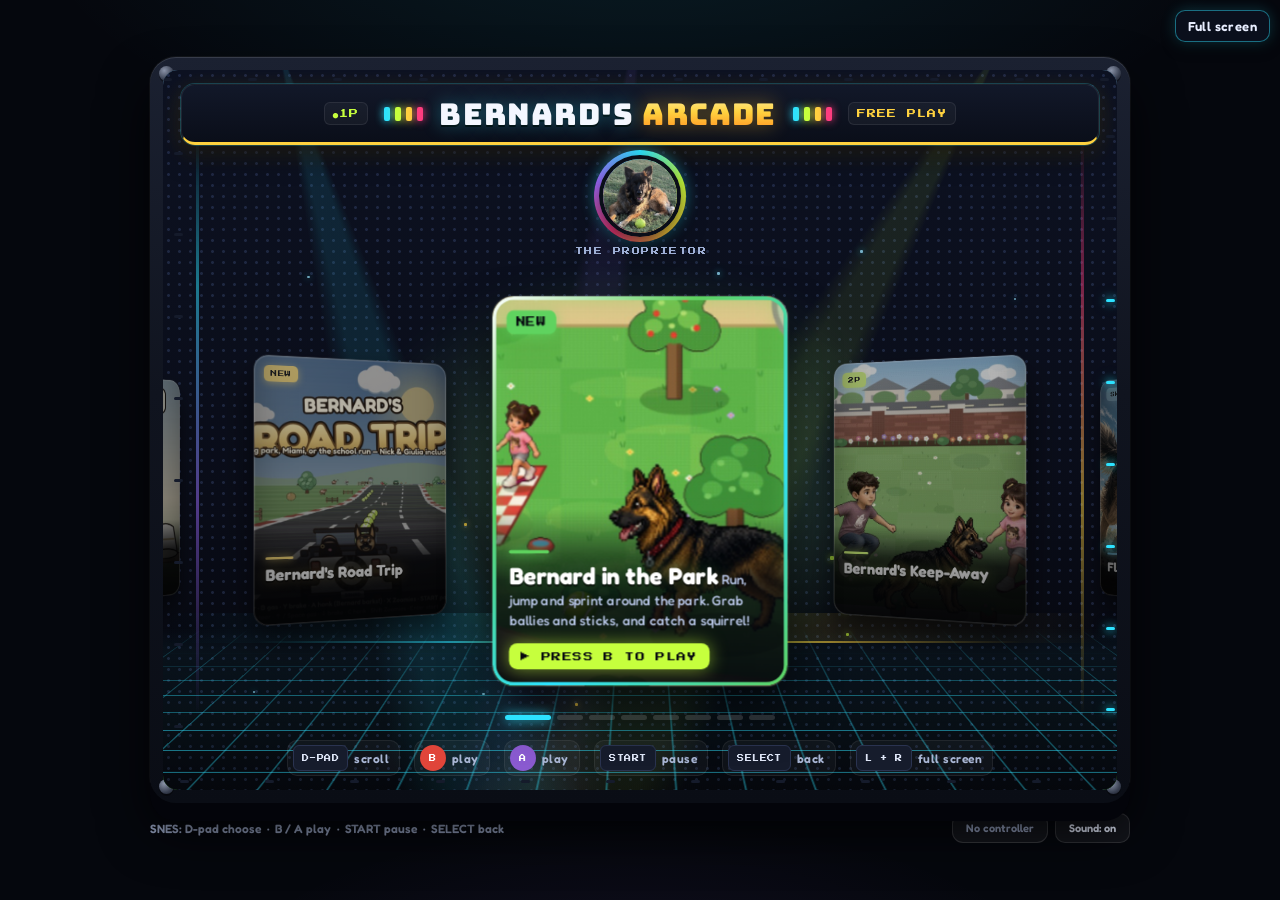
==== commit 7a9572ea: "Add Bernard in the Park: a free-roaming pixel park to explore Bernard runs in any direction around a" ====
--- a/arcade.html
+++ b/arcade.html
@@ -42,6 +42,12 @@
   #ka-root:not(.on){display:none !important}
   #ka-root.on{z-index:30}
   #ka-stage { position: relative; aspect-ratio: 16 / 9; max-width: 100%; max-height: 100%; border-radius: 14px; overflow: hidden; box-shadow: 0 0 0 6px #1b2131, 0 24px 60px rgba(0,0,0,.6); background:#000; }
+  /* Bernard in the Park: same stage again */
+  #bp-root { position: fixed; inset: 0; display: flex; align-items: center; justify-content: center; background: #0b0f1c; }
+  #bp-root:not(.on){display:none !important}
+  #bp-root.on{z-index:30}
+  #bp-stage { position: relative; aspect-ratio: 16 / 9; max-width: 100%; max-height: 100%; border-radius: 14px; overflow: hidden; box-shadow: 0 0 0 6px #1b2131, 0 24px 60px rgba(0,0,0,.6); background:#000; }
+  #bp-canvas { display: block; width: 100% !important; height: 100% !important; position: relative !important; left: auto !important; top: auto !important; transform: none !important; touch-action: none; }
   #ka-canvas { display: block; width: 100% !important; height: 100% !important; position: relative !important; left: auto !important; top: auto !important; transform: none !important; touch-action: none; }
 </style>
 </head>
@@ -82,8 +88,18 @@
             </figure>
             <div class="carousel" id="carousel">
               <div class="car-track" id="carTrack">
+                <button class="pick cab" id="pickPark" type="button">
+                  <span class="badge">NEW</span><span class="best" id="bestPark"></span>
+                  <span class="ribbon" aria-hidden="true">NEW HIGH SCORE!</span>
+                  <span class="thumb"></span>
+                  <span class="cab-bezel"></span>
+                  <span class="cap">
+                    <span class="nm">Bernard in the Park</span>
+                    <span class="sub">Run, jump and sprint around the park. Grab ballies and sticks, and catch a squirrel!</span>
+                  </span>
+                </button>
                 <button class="pick cab" id="pickKeep" type="button">
-                  <span class="badge">NEW &middot; 2P</span><span class="best" id="bestKeep"></span>
+                  <span class="badge">2P</span><span class="best" id="bestKeep"></span>
                   <span class="ribbon" aria-hidden="true">NEW HIGH SCORE!</span>
                   <span class="thumb"></span>
                   <span class="cab-bezel"></span>
@@ -386,6 +402,12 @@
   </footer>
 </div>
 
+<div id="bp-root">
+  <div id="bp-stage">
+    <canvas id="bp-canvas" width="960" height="540" aria-label="Bernard in the Park game"></canvas>
+  </div>
+</div>
+
 <div id="ka-root">
   <div id="ka-stage">
     <canvas id="ka-canvas" width="960" height="540" aria-label="Bernard's Keep-Away game"></canvas>
@@ -412,6 +434,7 @@
 <script>window.BRT_NO_AUTOSTART=true;</script>
 <script src="arcade.js"></script>
 <script src="keepaway.js"></script>
+<script src="park.js"></script>
 <script>
 /* =====================================================================
    BERNARD'S ROAD TRIP — an OutRun-style pseudo-3D driving game
--- a/styles.css
+++ b/styles.css
@@ -920,7 +920,7 @@
 .star figcaption{ font:400 8px/1 var(--ar-label) !important; letter-spacing:.18em !important; color:#9fb0d6 !important; margin-top:10px !important; text-shadow:none !important; }
 
 /* ---- cards: per-game accent */
-#pickKeep{--acc:#c6ff3d} #pickFlap{--acc:#3ab8ff} #pickHop{--acc:#8be24a} #pickAir{--acc:#ff4d6d}
+#pickPark{--acc:#5fd35f} #pickKeep{--acc:#c6ff3d} #pickFlap{--acc:#3ab8ff} #pickHop{--acc:#8be24a} #pickAir{--acc:#ff4d6d}
 #pickMemo{--acc:#a66bff} #pickCups{--acc:#ffa53a} #pickBrt{--acc:#ffd23f}
 .lobby > .carousel .pick.cab{
   border-radius:18px !important; background:#0b0f1c !important;
@@ -1004,5 +1004,6 @@
 @media (max-width:820px){ #frame{ box-shadow:0 10px 0 #03040a, 0 16px 28px rgba(0,0,0,.6) !important; } .marquee::before,.marquee::after{ display:none } }
 @media (prefers-reduced-motion:reduce){ #home .scrim::before, #home .scrim::after, .star::before, .pick.cab.is-center .cab-bezel, .marquee .bulbs i{ animation:none !important } }
 
-#pickKeep .thumb{background-image:url("/art/card-keep.jpg?v=2") !important;background-size:cover !important;background-position:50% 60% !important}
-body[data-screen="keep"] .fs-btn, body[data-screen="brt"] .fs-btn{ top:auto !important; bottom:10px; }
+#pickKeep .thumb{background-image:url("/art/card-keep.jpg?v=3") !important;background-size:cover !important;background-position:50% 60% !important}
+#pickPark .thumb{background-image:url("/art/card-park.jpg?v=1") !important;background-size:cover !important;background-position:50% 60% !important}
+body[data-screen="keep"] .fs-btn, body[data-screen="park"] .fs-btn, body[data-screen="brt"] .fs-btn{ top:auto !important; bottom:10px; }
